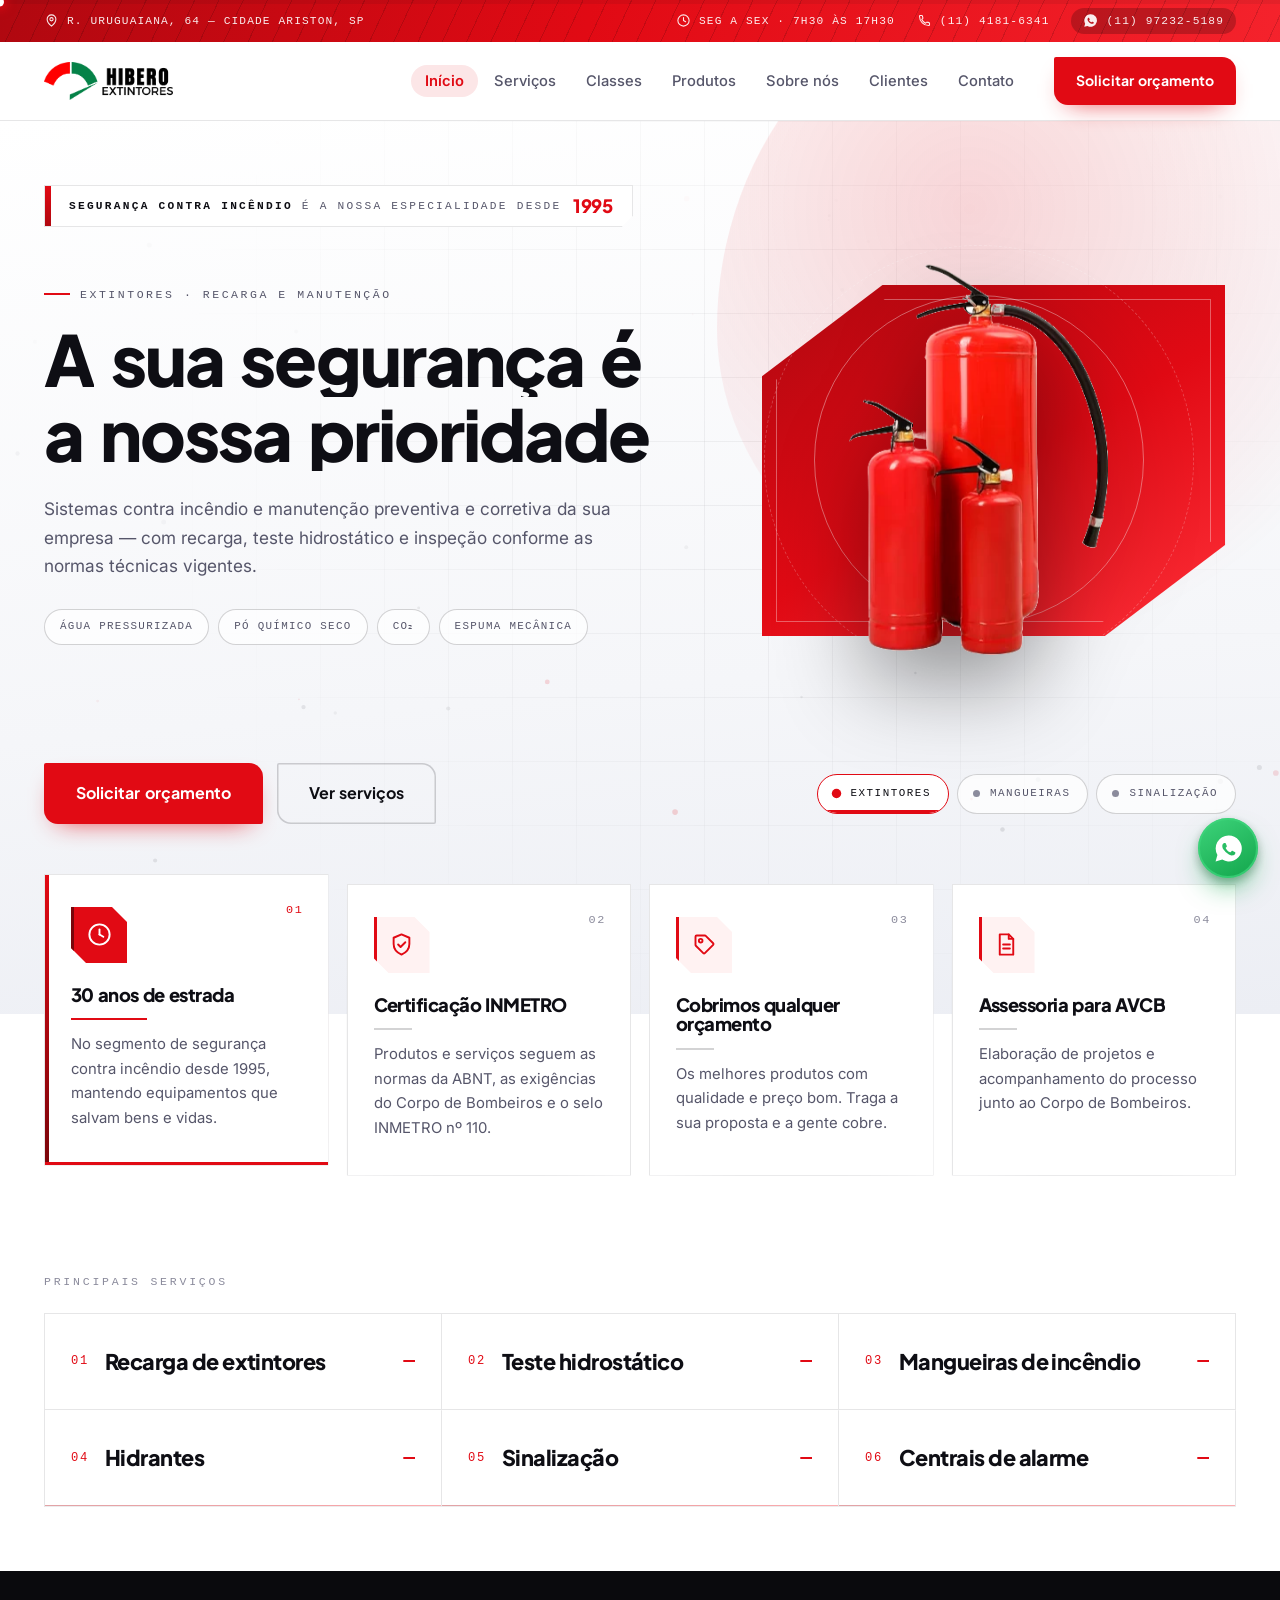
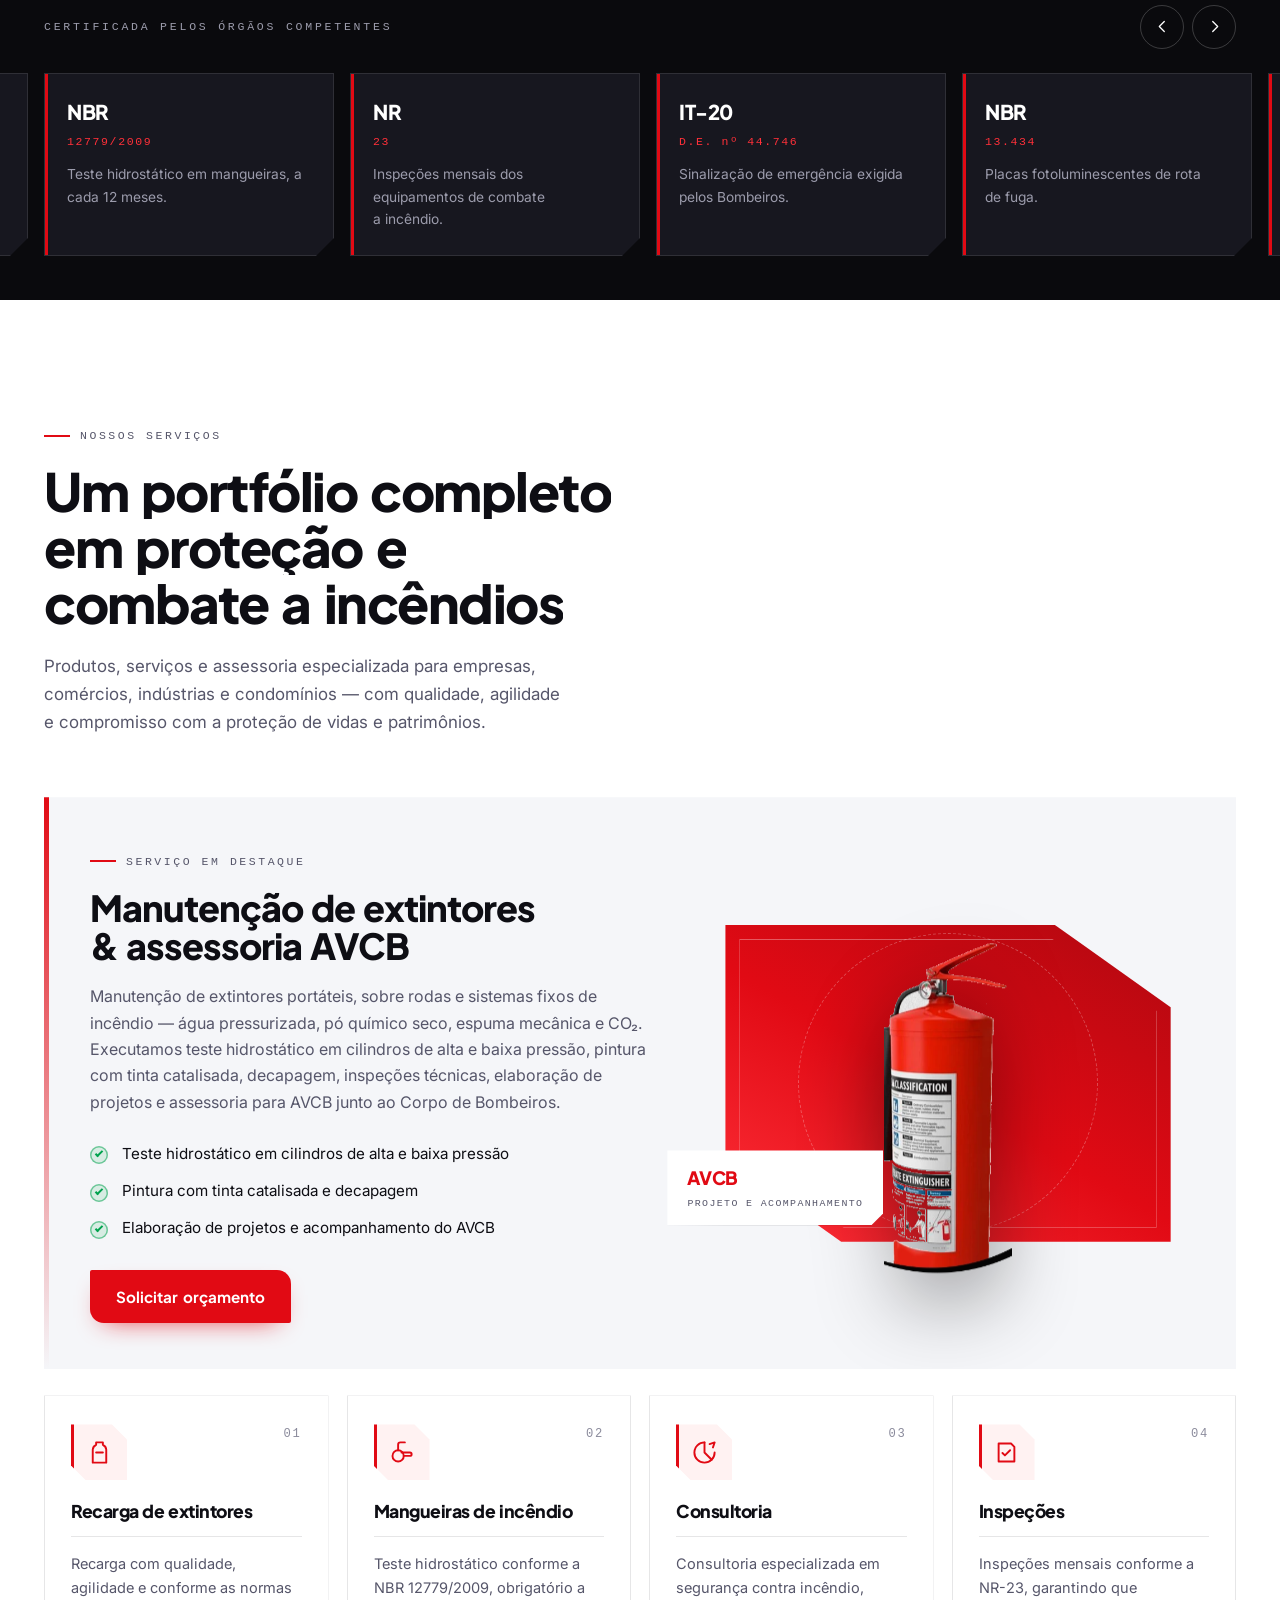
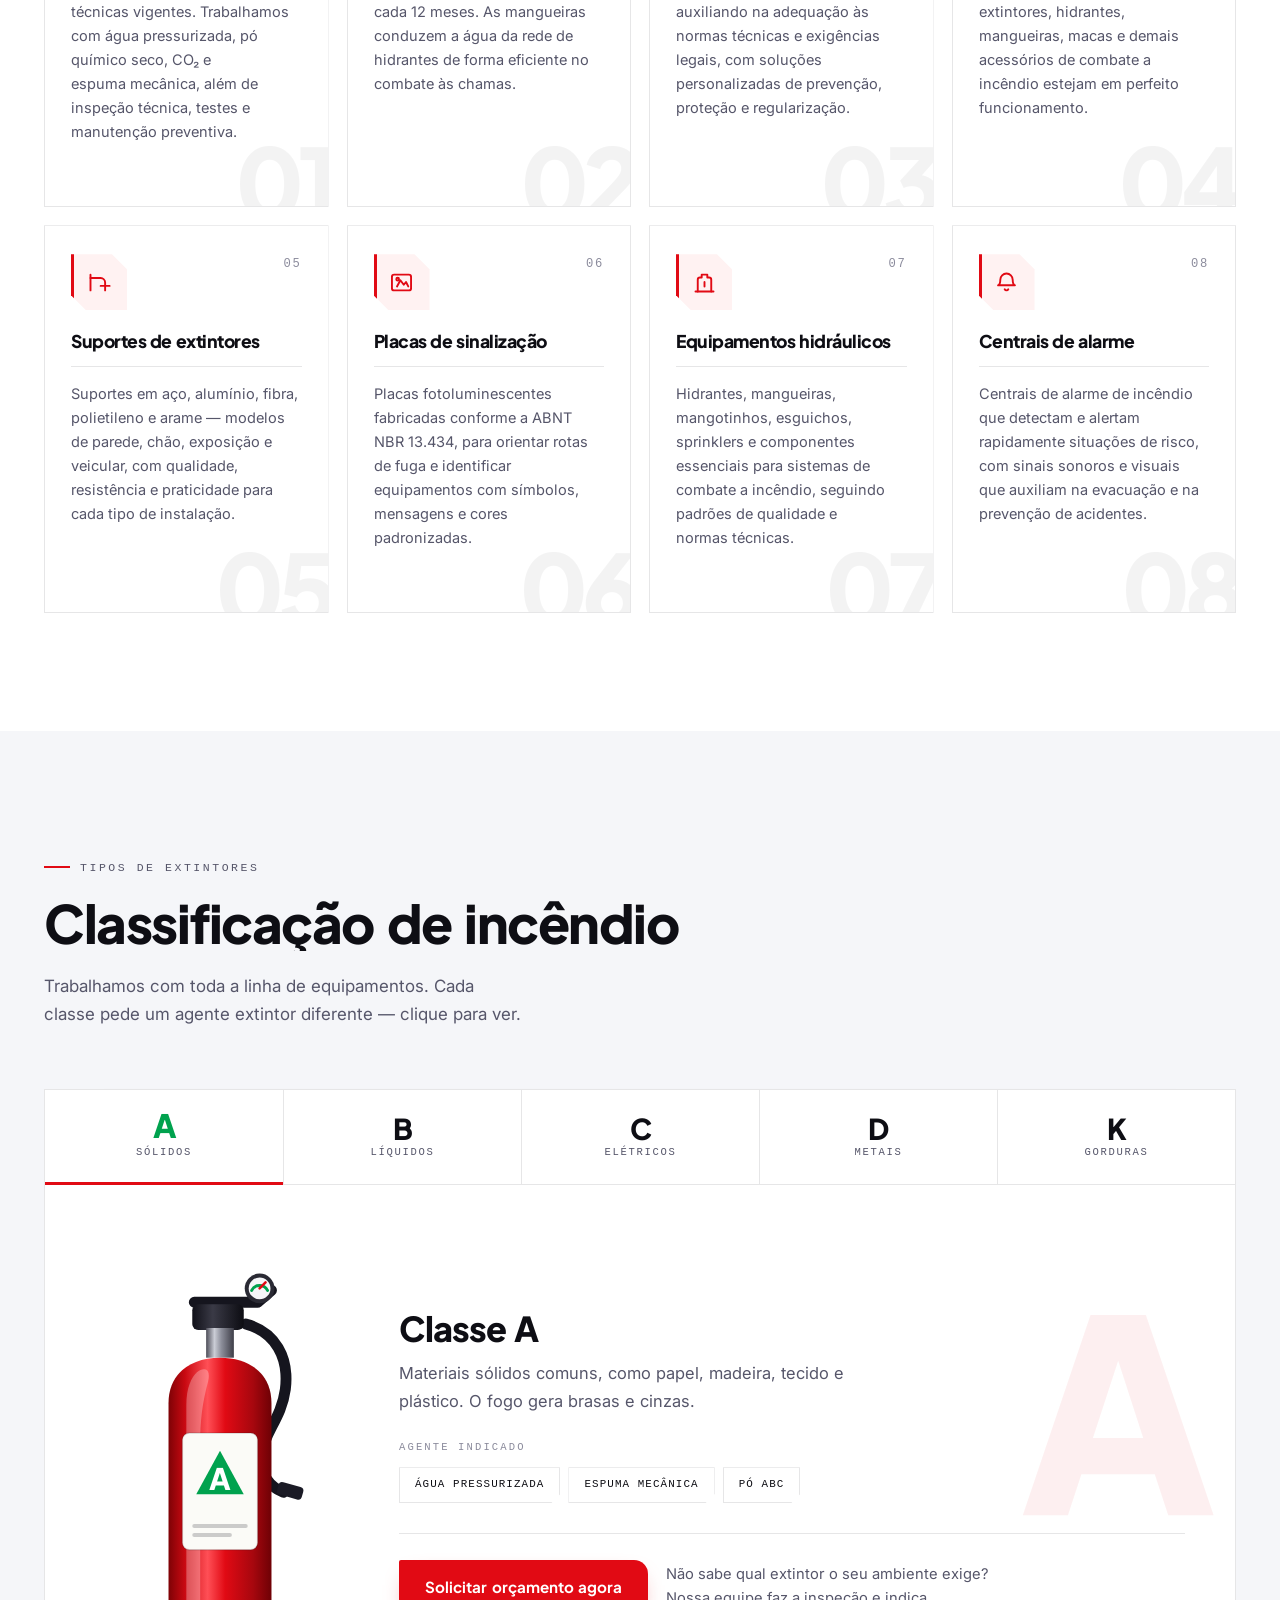
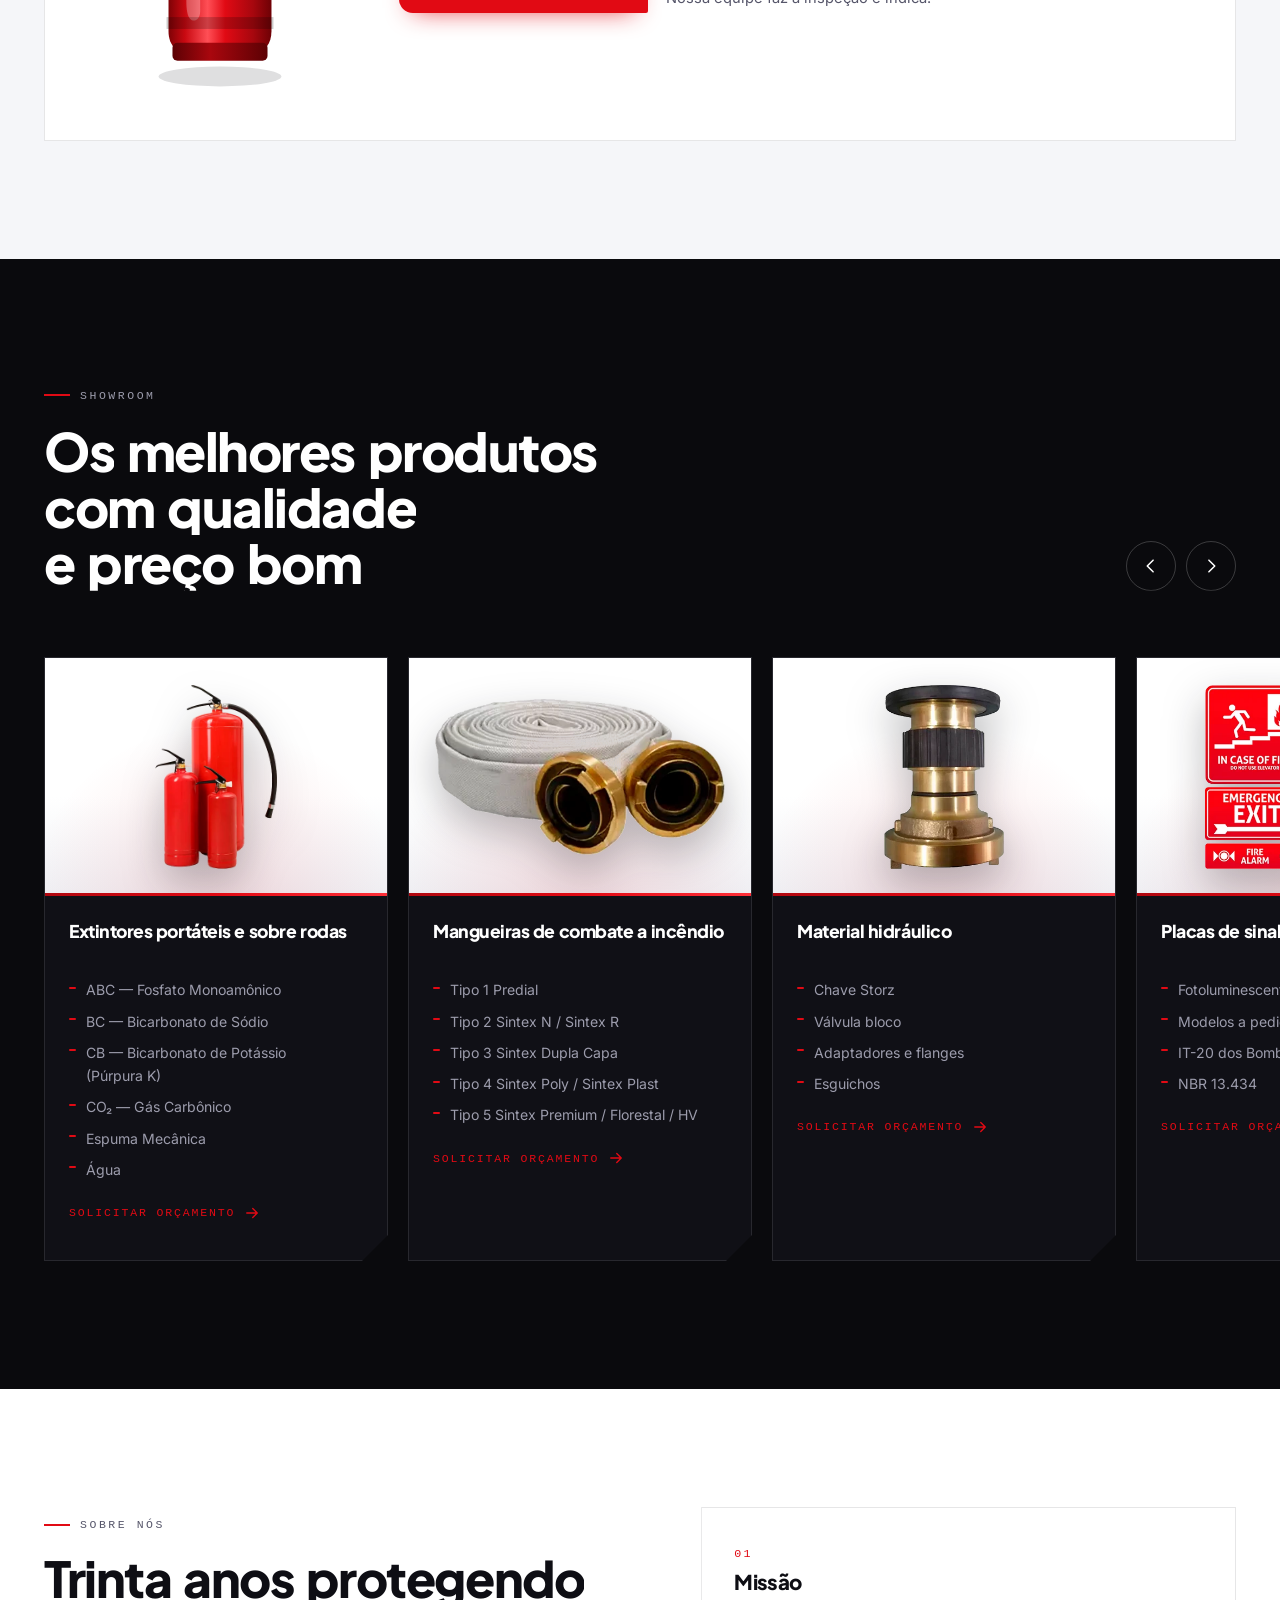
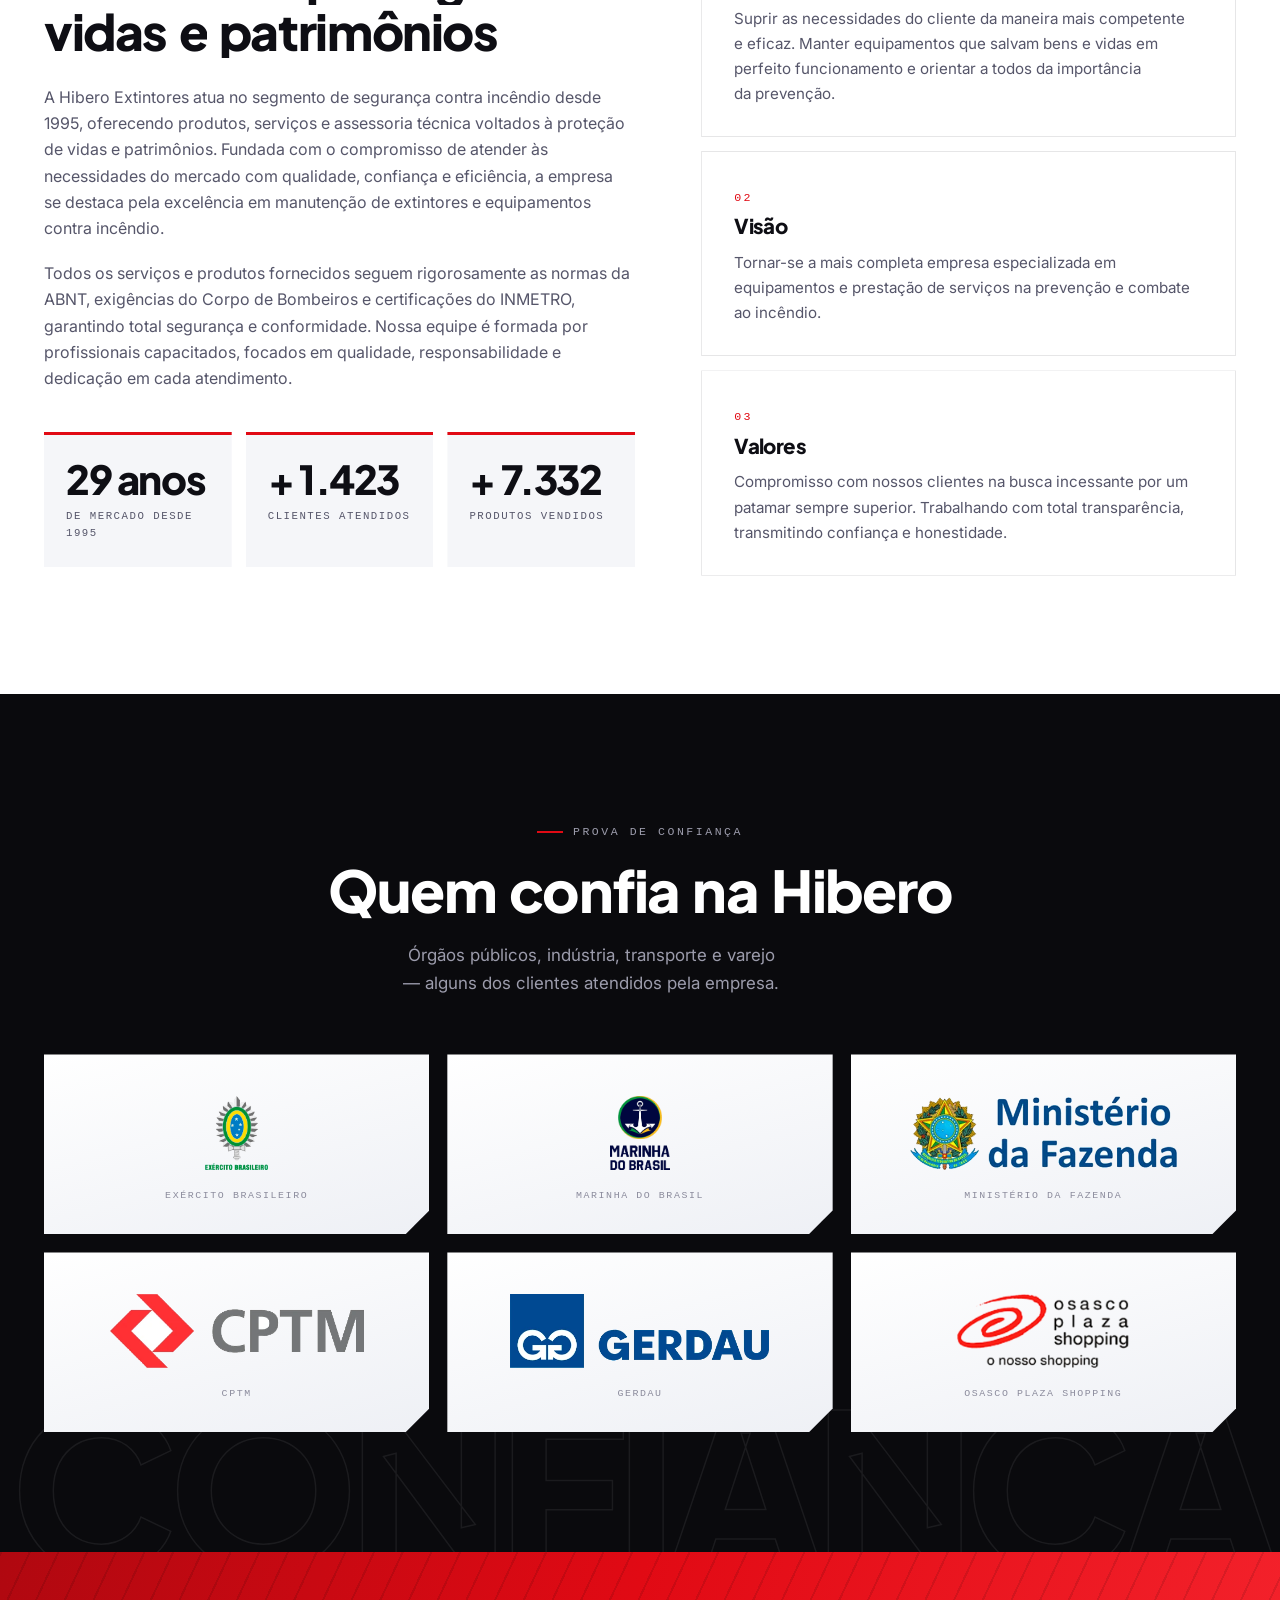
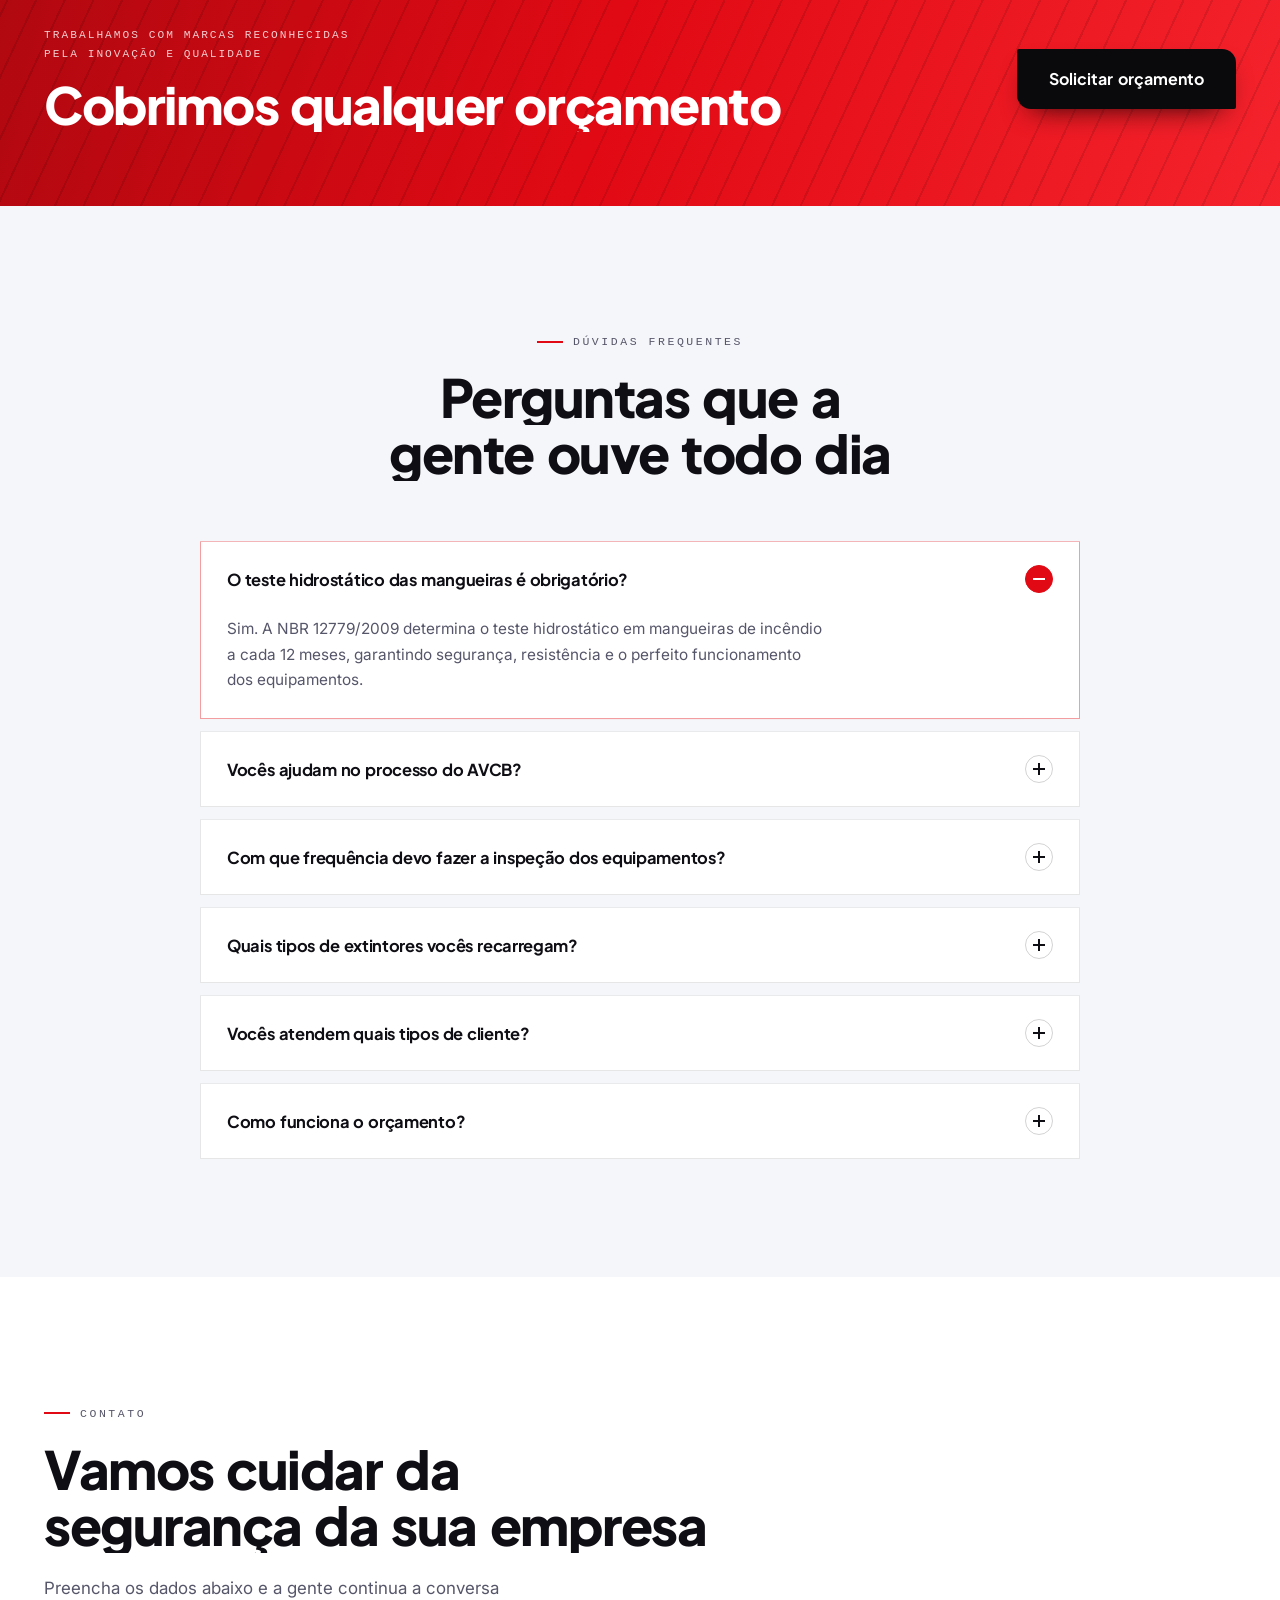
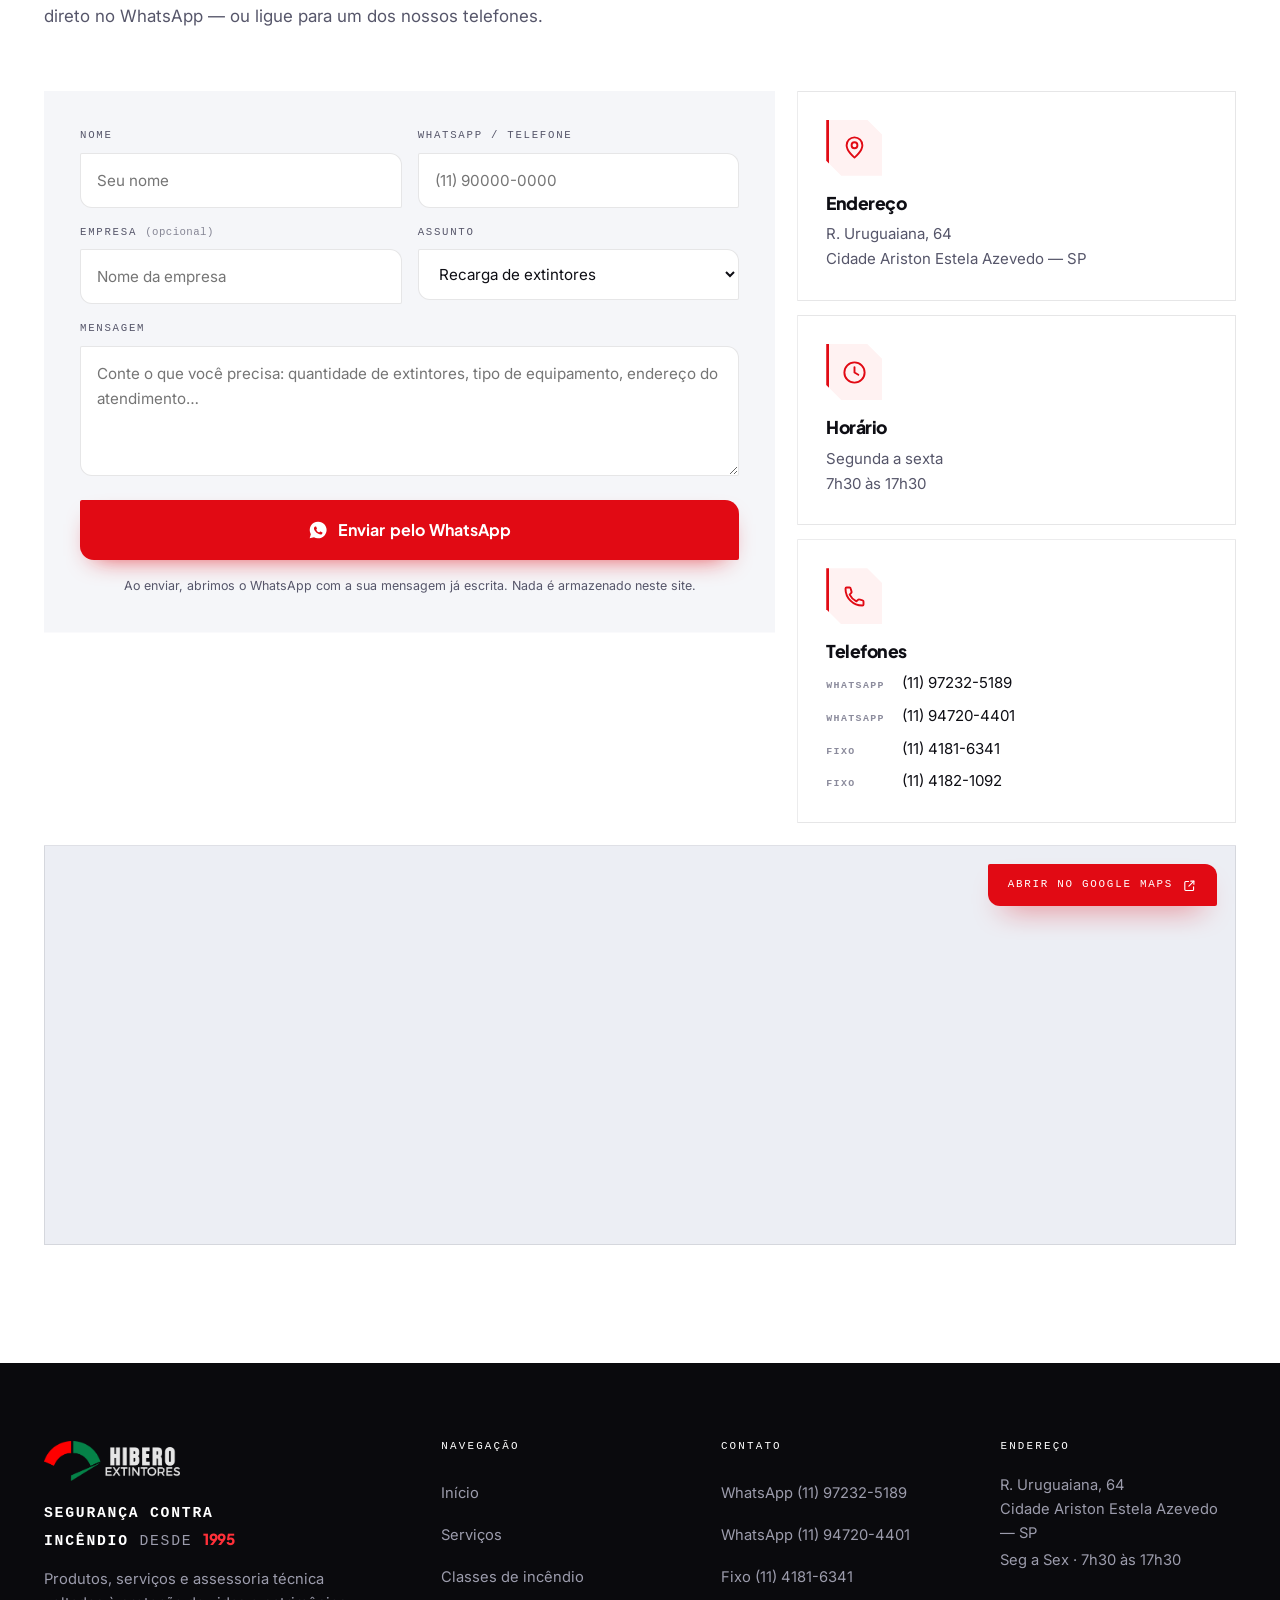
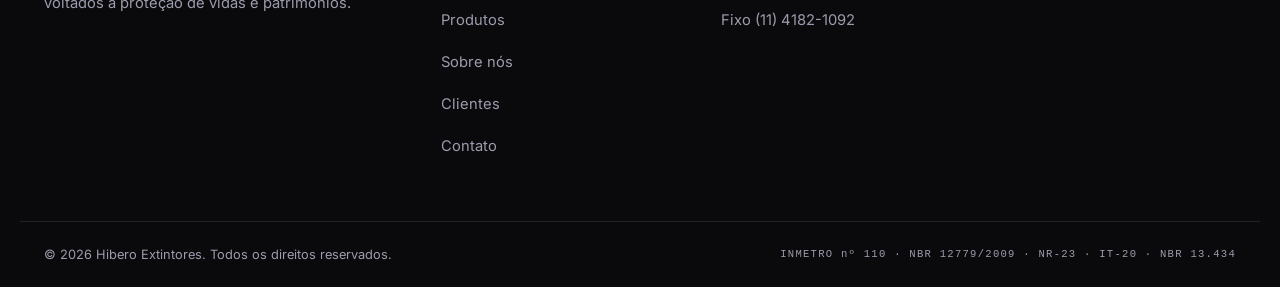
==== index.html @ d9ed229f "Quebras de linha e corte da topbar em 768px Co-Authored-By: Claude Opus 5 <noreply@anthropic.com>" ====
<!DOCTYPE html>
<html lang="pt-BR">
<head>
  <meta charset="UTF-8">
  <meta name="viewport" content="width=device-width, initial-scale=1.0">
  <script>
    // Sempre abre no topo: recarregar (F5) ou voltar não deve manter a rolagem
    // antiga. Roda antes da 1ª pintura, então não há "pulo" visível.
    if ('scrollRestoration' in history) history.scrollRestoration = 'manual';
    if (!location.hash) window.scrollTo(0, 0);
  </script>
  <title>Hibero Extintores | Recarga, Manutenção e Segurança contra Incêndio desde 1995</title>
  <meta name="description" content="Recarga e manutenção de extintores, teste hidrostático de mangueiras, hidrantes, sinalização fotoluminescente, centrais de alarme e assessoria para AVCB. Certificação INMETRO nº 110. Desde 1995 em São Paulo.">
  <meta name="theme-color" content="#E10A14">
  <!-- Canonical aponta para o domínio real da empresa: a cópia do GitHub Pages
       é só preview e não deve competir com o site do cliente na busca. -->
  <link rel="canonical" href="https://hiberoextintores.com.br/">

  <!-- OpenGraph -->
  <meta property="og:type" content="website">
  <meta property="og:locale" content="pt_BR">
  <meta property="og:site_name" content="Hibero Extintores">
  <meta property="og:title" content="Hibero Extintores | Segurança contra incêndio desde 1995">
  <meta property="og:description" content="Extintores, mangueiras, hidrantes, sinalização e centrais de alarme. Manutenção conforme ABNT, NR-23 e INMETRO nº 110. Cobrimos qualquer orçamento.">
  <meta property="og:url" content="https://hiberoextintores.com.br/">
  <meta property="og:image" content="https://viniciusextremxd.github.io/hibero-extintores/img/logo-hibero.png">

  <link rel="icon" type="image/png" sizes="32x32" href="img/favicon-32.png?v=1">
  <link rel="apple-touch-icon" href="img/favicon-180.png?v=1">

  <!-- Fonts -->
  <link rel="preconnect" href="https://fonts.googleapis.com">
  <link rel="preconnect" href="https://fonts.gstatic.com" crossorigin>
  <link href="https://fonts.googleapis.com/css2?family=Plus+Jakarta+Sans:wght@500;600;700;800&family=Inter:wght@400;500;600&display=swap" rel="stylesheet">

  <link rel="stylesheet" href="css/style.css?v=2">

  <!-- Dados estruturados: negócio local -->
  <script type="application/ld+json">
  {
    "@context": "https://schema.org",
    "@type": "LocalBusiness",
    "name": "Hibero Extintores",
    "slogan": "Segurança contra incêndio desde 1995",
    "description": "Empresa de segurança contra incêndio desde 1995: recarga e manutenção de extintores, teste hidrostático de mangueiras, equipamentos hidráulicos, sinalização fotoluminescente, centrais de alarme e assessoria para AVCB.",
    "foundingDate": "1995",
    "telephone": "+55-11-97232-5189",
    "image": "img/logo-hibero.png",
    "areaServed": "São Paulo e região",
    "address": {
      "@type": "PostalAddress",
      "streetAddress": "R. Uruguaiana, 64",
      "addressLocality": "Cidade Ariston Estela Azevedo",
      "addressRegion": "SP",
      "addressCountry": "BR"
    },
    "openingHoursSpecification": [{
      "@type": "OpeningHoursSpecification",
      "dayOfWeek": ["Monday","Tuesday","Wednesday","Thursday","Friday"],
      "opens": "07:30",
      "closes": "17:30"
    }]
  }
  </script>
  <!-- Dados estruturados: navegação do site -->
  <script type="application/ld+json">
  {
    "@context": "https://schema.org",
    "@type": "ItemList",
    "itemListElement": [
      { "@type": "SiteNavigationElement", "position": 1, "name": "Início", "url": "./#inicio" },
      { "@type": "SiteNavigationElement", "position": 2, "name": "Serviços", "url": "./#servicos" },
      { "@type": "SiteNavigationElement", "position": 3, "name": "Classes de incêndio", "url": "./#classes" },
      { "@type": "SiteNavigationElement", "position": 4, "name": "Produtos", "url": "./#produtos" },
      { "@type": "SiteNavigationElement", "position": 5, "name": "Sobre nós", "url": "./#sobre" },
      { "@type": "SiteNavigationElement", "position": 6, "name": "Clientes", "url": "./#clientes" },
      { "@type": "SiteNavigationElement", "position": 7, "name": "Contato", "url": "./#contato" }
    ]
  }
  </script>
</head>
<body>

<a class="skip-link" href="#inicio">Pular para o conteúdo</a>

<!-- Barra de progresso de rolagem -->
<div class="prog" aria-hidden="true"><i id="progBar"></i></div>

<!-- ============ TOPBAR (faixa vermelha — o vermelho é a cor primária) ======= -->
<div class="topbar">
  <div class="wrap topbar__in">
    <a class="topbar__item" href="#contato">
      <svg viewBox="0 0 24 24" aria-hidden="true"><path d="M12 21s7-5.6 7-11a7 7 0 1 0-14 0c0 5.4 7 11 7 11Z"/><circle cx="12" cy="10" r="2.6"/></svg>
      R. Uruguaiana, 64 — Cidade Ariston, SP
    </a>
    <div class="topbar__right">
      <span class="topbar__item topbar__hours">
        <svg viewBox="0 0 24 24" aria-hidden="true"><circle cx="12" cy="12" r="9"/><path d="M12 7.4V12l3.4 2"/></svg>
        Seg a Sex · 7h30 às 17h30
      </span>
      <a class="topbar__item" href="tel:+551141816341">
        <svg viewBox="0 0 24 24" aria-hidden="true"><path d="M4 5c0-.6.4-1 1-1h2.6c.5 0 .9.3 1 .8l.8 3c.1.4 0 .8-.3 1L7.7 10.3a13 13 0 0 0 6 6l1.5-1.4c.3-.3.7-.4 1-.3l3 .8c.5.1.8.5.8 1V19c0 .6-.4 1-1 1A15 15 0 0 1 4 5Z"/></svg>
        (11) 4181-6341
      </a>
      <a class="topbar__item topbar__wa" href="https://wa.me/5511972325189" target="_blank" rel="noopener">
        <svg viewBox="0 0 24 24" class="fill" aria-hidden="true"><path d="M12 2a10 10 0 0 0-8.6 15L2 22l5.2-1.4A10 10 0 1 0 12 2Zm5.3 14.1c-.2.6-1.3 1.2-1.8 1.2-.5.1-1 .1-1.7-.1-.4-.1-.9-.3-1.5-.6a11 11 0 0 1-4.3-4c-.3-.5-.8-1.3-.8-2.5 0-1.2.6-1.8.9-2 .2-.3.5-.4.7-.4h.5c.2 0 .4 0 .6.5l.8 1.9c.1.2 0 .4-.1.5l-.3.4-.3.3c-.1.1-.2.3-.1.5.2.4.7 1.2 1.4 1.9.9.8 1.6 1 1.9 1.2.2.1.4 0 .5-.1l.8-.9c.2-.2.3-.2.5-.1l1.8.9c.3.1.4.2.5.3 0 .1 0 .4-.2 1Z"/></svg>
        (11) 97232-5189
      </a>
    </div>
  </div>
</div>

<!-- ============ HEADER ============ -->
<header class="hdr" id="hdr">
  <div class="wrap hdr__in">
    <a class="hdr__logo" href="#inicio" aria-label="Hibero Extintores — início">
      <img src="img/logo-hibero.png?v=1" alt="Hibero Extintores" width="1400" height="412">
    </a>

    <nav class="nav" id="nav" aria-label="Navegação principal">
      <span class="nav__ink" id="navInk" aria-hidden="true"></span>
      <a href="#inicio" class="is-active">Início</a>
      <a href="#servicos">Serviços</a>
      <a href="#classes">Classes</a>
      <a href="#produtos">Produtos</a>
      <a href="#sobre">Sobre nós</a>
      <a href="#clientes">Clientes</a>
      <a href="#contato">Contato</a>
      <a class="btn btn--red nav__cta" href="#contato">Solicitar orçamento</a>
    </nav>

    <a class="btn btn--red hdr__cta magnet" href="#contato">Solicitar orçamento</a>

    <button class="burger" id="burger" aria-label="Abrir menu" aria-expanded="false" aria-controls="nav">
      <span></span><span></span><span></span>
    </button>
  </div>
</header>

<main>

<!-- ============ HERO ============ -->
<section class="hero" id="inicio">
  <canvas class="hero__dust" id="dust" aria-hidden="true"></canvas>
  <div class="hero__mesh" aria-hidden="true"></div>
  <div class="hero__blob" data-par="0.10" aria-hidden="true"></div>

  <div class="wrap hero__in">
    <p class="hero__slogan" id="slogan">
      <span class="hero__sloganRule" aria-hidden="true"></span>
      <span class="hero__sloganTx"><b>Segurança contra incêndio</b> é a nossa especialidade desde</span>
      <em>1995</em>
    </p>

    <div class="hero__slides">

      <article class="slide is-active" data-slide="0">
        <div class="slide__text">
          <p class="kicker"><i></i>Extintores · Recarga e manutenção</p>
          <h1 class="split">A sua segurança é a nossa prioridade</h1>
          <p class="slide__lead">Sistemas contra incêndio e manutenção preventiva e corretiva da sua empresa — com recarga, teste hidrostático e inspeção conforme as normas técnicas vigentes.</p>
          <ul class="slide__chips">
            <li>Água pressurizada</li><li>Pó químico seco</li><li>CO₂</li><li>Espuma mecânica</li>
          </ul>
        </div>
        <figure class="slide__art">
          <span class="art__panel" aria-hidden="true"></span>
          <span class="art__ring" aria-hidden="true"></span>
          <span class="art__ring art__ring--2" aria-hidden="true"></span>
          <img src="img/extintores.webp?v=1" alt="Extintores portáteis de diferentes capacidades" width="292" height="440" loading="eager" data-par="-0.06">
        </figure>
      </article>

      <article class="slide" data-slide="1">
        <div class="slide__text">
          <p class="kicker"><i></i>Hidrantes e mangueiras</p>
          <h1 class="split">Sua rede de hidrantes em conformidade</h1>
          <p class="slide__lead">Teste hidrostático em mangueiras de incêndio conforme a NBR 12779/2009, obrigatório a cada 12 meses — garantindo resistência e perfeito funcionamento dos equipamentos.</p>
          <ul class="slide__chips">
            <li>NBR 12779/2009</li><li>Mangotinhos</li><li>Esguichos</li><li>Chave Storz</li>
          </ul>
        </div>
        <figure class="slide__art">
          <span class="art__panel" aria-hidden="true"></span>
          <span class="art__ring" aria-hidden="true"></span>
          <span class="art__ring art__ring--2" aria-hidden="true"></span>
          <img src="img/mangueiras.webp?v=1" alt="Mangueira de incêndio com uniões Storz" width="430" height="232" loading="lazy" data-par="-0.06">
        </figure>
      </article>

      <article class="slide" data-slide="2">
        <div class="slide__text">
          <p class="kicker"><i></i>Sinalização e alarmes</p>
          <h1 class="split">Rotas de fuga sinalizadas e monitoradas</h1>
          <p class="slide__lead">Placas fotoluminescentes conforme a IT-20 dos Bombeiros e a NBR 13.434, centrais de alarme com sinal sonoro e visual e acionadores manuais.</p>
          <ul class="slide__chips">
            <li>IT-20 · D.E. nº 44.746</li><li>NBR 13.434</li><li>Centrais de alarme</li><li>Botoeiras</li>
          </ul>
        </div>
        <figure class="slide__art">
          <span class="art__panel" aria-hidden="true"></span>
          <span class="art__ring" aria-hidden="true"></span>
          <span class="art__ring art__ring--2" aria-hidden="true"></span>
          <img src="img/placas.webp?v=1" alt="Placas de sinalização de emergência" width="380" height="339" loading="lazy" data-par="-0.06">
        </figure>
      </article>

    </div>

    <div class="hero__bottom">
      <div class="hero__actions">
        <a class="btn btn--red btn--lg magnet" href="#contato">Solicitar orçamento</a>
        <a class="btn btn--outline btn--lg" href="#servicos">Ver serviços</a>
      </div>

      <div class="hero__dots" id="heroDots" role="tablist" aria-label="Slides do banner">
        <button role="tab" aria-selected="true" data-go="0"><i></i><span>Extintores</span></button>
        <button role="tab" aria-selected="false" data-go="1"><i></i><span>Mangueiras</span></button>
        <button role="tab" aria-selected="false" data-go="2"><i></i><span>Sinalização</span></button>
      </div>
    </div>
  </div>
</section>

<!-- ============ DIFERENCIAIS ============ -->
<section class="diffs" aria-label="Diferenciais">
  <div class="wrap">
    <div class="diffs__grid" id="diffs">

      <article class="diff is-on reveal reveal--up" data-i="0">
        <span class="diff__n">01</span>
        <div class="diff__ico ico ico--clock" aria-hidden="true">
          <svg viewBox="0 0 24 24"><circle cx="12" cy="12" r="9"/><path class="hand-h" d="M12 12V7.6"/><path class="hand-m" d="M12 12l3.4 2"/></svg>
        </div>
        <h3>30 anos de estrada</h3>
        <p>No segmento de segurança contra incêndio desde 1995, mantendo equipamentos que salvam bens e vidas.</p>
        <span class="diff__bar" aria-hidden="true"></span>
      </article>

      <article class="diff reveal reveal--up" data-i="1">
        <span class="diff__n">02</span>
        <div class="diff__ico ico ico--shield" aria-hidden="true">
          <svg viewBox="0 0 24 24"><path d="M12 3 5 6v5.5c0 4.2 2.9 7.6 7 9.5 4.1-1.9 7-5.3 7-9.5V6l-7-3Z"/><path class="tick" d="m9 12 2.2 2.2L15.4 10"/></svg>
        </div>
        <h3>Certificação INMETRO</h3>
        <p>Produtos e serviços seguem as normas da ABNT, as exigências do Corpo de Bombeiros e o selo INMETRO nº 110.</p>
        <span class="diff__bar" aria-hidden="true"></span>
      </article>

      <article class="diff reveal reveal--up" data-i="2">
        <span class="diff__n">03</span>
        <div class="diff__ico ico ico--tag" aria-hidden="true">
          <svg viewBox="0 0 24 24"><path d="M4 12.4V5a1 1 0 0 1 1-1h7.4c.3 0 .5.1.7.3l6.6 6.6c.4.4.4 1 0 1.4l-7.4 7.4c-.4.4-1 .4-1.4 0l-6.6-6.6a1 1 0 0 1-.3-.7Z"/><circle class="hole" cx="8.6" cy="8.6" r="1.6"/></svg>
        </div>
        <h3>Cobrimos qualquer orçamento</h3>
        <p>Os melhores produtos com qualidade e preço bom. Traga a sua proposta e a gente cobre.</p>
        <span class="diff__bar" aria-hidden="true"></span>
      </article>

      <article class="diff reveal reveal--up" data-i="3">
        <span class="diff__n">04</span>
        <div class="diff__ico ico ico--stamp" aria-hidden="true">
          <svg viewBox="0 0 24 24"><path class="doc" d="M6 3h8l4 4v14H6V3Z"/><path class="fold" d="M14 3v4h4"/><path class="line1" d="M9 12h6"/><path class="line2" d="M9 15.6h6"/></svg>
        </div>
        <h3>Assessoria para AVCB</h3>
        <p>Elaboração de projetos e acompanhamento do processo junto ao Corpo de Bombeiros.</p>
        <span class="diff__bar" aria-hidden="true"></span>
      </article>

    </div>
  </div>
</section>

<!-- ====== FAIXA: serviços fixos (chamativos) + normas em carrossel ========== -->
<section class="strip" aria-label="Principais serviços e normas">
  <div class="wrap">
    <p class="strip__label reveal">Principais serviços</p>

    <div class="strip__grid" id="stripGrid">
      <a class="tile reveal reveal--clip" href="#servicos"><b>01</b><span>Recarga de extintores</span><i aria-hidden="true"></i></a>
      <a class="tile reveal reveal--clip" href="#servicos"><b>02</b><span>Teste hidrostático</span><i aria-hidden="true"></i></a>
      <a class="tile reveal reveal--clip" href="#servicos"><b>03</b><span>Mangueiras de incêndio</span><i aria-hidden="true"></i></a>
      <a class="tile reveal reveal--clip" href="#servicos"><b>04</b><span>Hidrantes</span><i aria-hidden="true"></i></a>
      <a class="tile reveal reveal--clip" href="#servicos"><b>05</b><span>Sinalização</span><i aria-hidden="true"></i></a>
      <a class="tile reveal reveal--clip" href="#servicos"><b>06</b><span>Centrais de alarme</span><i aria-hidden="true"></i></a>
    </div>
  </div>

  <!-- normas rotacionando -->
  <div class="norms" id="norms">
    <div class="wrap norms__head">
      <p class="norms__label">Certificada pelos órgãos competentes</p>
      <div class="norms__nav">
        <button id="normPrev" aria-label="Norma anterior"><svg viewBox="0 0 24 24"><path d="m14.5 5-7 7 7 7"/></svg></button>
        <button id="normNext" aria-label="Próxima norma"><svg viewBox="0 0 24 24"><path d="m9.5 5 7 7-7 7"/></svg></button>
      </div>
    </div>
    <div class="norms__view">
      <div class="norms__track" id="normTrack">
        <article class="norm"><b>INMETRO</b><span>nº 110</span><p>Certificação da empresa junto ao órgão.</p></article>
        <article class="norm"><b>NBR</b><span>12779/2009</span><p>Teste hidrostático em mangueiras, a cada 12 meses.</p></article>
        <article class="norm"><b>NR</b><span>23</span><p>Inspeções mensais dos equipamentos de combate a incêndio.</p></article>
        <article class="norm"><b>IT-20</b><span>D.E. nº 44.746</span><p>Sinalização de emergência exigida pelos Bombeiros.</p></article>
        <article class="norm"><b>NBR</b><span>13.434</span><p>Placas fotoluminescentes de rota de fuga.</p></article>
        <article class="norm"><b>ABNT</b><span>+ Bombeiros</span><p>Todo o portfólio segue as normas e exigências vigentes.</p></article>
      </div>
    </div>
  </div>
</section>

<!-- ============ SERVIÇOS ============ -->
<section class="sec" id="servicos">
  <div class="wrap">
    <header class="sec__head reveal">
      <p class="kicker"><i></i>Nossos serviços</p>
      <h2 class="split">Um portfólio completo em proteção e combate a incêndios</h2>
      <p class="sec__lead">Produtos, serviços e assessoria especializada para empresas, comércios, indústrias e condomínios — com qualidade, agilidade e compromisso com a proteção de vidas e patrimônios.</p>
    </header>

    <article class="feat reveal reveal--up">
      <div class="feat__text">
        <p class="kicker kicker--red"><i></i>Serviço em destaque</p>
        <h3>Manutenção de extintores &amp; assessoria AVCB</h3>
        <p>Manutenção de extintores portáteis, sobre rodas e sistemas fixos de incêndio — água pressurizada, pó químico seco, espuma mecânica e CO₂. Executamos teste hidrostático em cilindros de alta e baixa pressão, pintura com tinta catalisada, decapagem, inspeções técnicas, elaboração de projetos e assessoria para AVCB junto ao Corpo de Bombeiros.</p>
        <ul class="ticks">
          <li>Teste hidrostático em cilindros de alta e baixa pressão</li>
          <li>Pintura com tinta catalisada e decapagem</li>
          <li>Elaboração de projetos e acompanhamento do AVCB</li>
        </ul>
        <a class="btn btn--red magnet" href="#contato">Solicitar orçamento</a>
      </div>
      <figure class="feat__art">
        <span class="feat__panel" aria-hidden="true"></span>
        <span class="feat__ring" aria-hidden="true"></span>
        <img src="img/extintor-destaque.webp?v=2" alt="Extintor de incêndio em manutenção" width="229" height="591" loading="lazy" data-par="-0.05">
        <span class="feat__chip"><b>AVCB</b>Projeto e acompanhamento</span>
      </figure>
    </article>

    <div class="cards" id="svcGrid">

      <article class="card reveal reveal--up">
        <div class="card__top">
          <div class="card__ico ico" aria-hidden="true"><svg viewBox="0 0 24 24"><path d="M9 3h6v2.2c1.8.8 3 2.6 3 4.7V21H6V9.9c0-2.1 1.2-3.9 3-4.7V3Z"/><path d="M9 12h6"/></svg></div>
        </div>
        <h3>Recarga de extintores</h3>
        <p>Recarga com qualidade, agilidade e conforme as normas técnicas vigentes. Trabalhamos com água pressurizada, pó químico seco, CO₂ e espuma mecânica, além de inspeção técnica, testes e manutenção preventiva.</p>
        <span class="card__go" aria-hidden="true"><svg viewBox="0 0 24 24"><path d="M5 12h13M13 6l6 6-6 6"/></svg></span>
      </article>

      <article class="card reveal reveal--up">
        <div class="card__top">
          <div class="card__ico ico" aria-hidden="true"><svg viewBox="0 0 24 24"><circle cx="9" cy="15" r="5"/><path d="M14 15h5.5a1.5 1.5 0 0 0 0-3H12"/><path d="M9 10V5a2 2 0 0 1 2-2h4"/></svg></div>
        </div>
        <h3>Mangueiras de incêndio</h3>
        <p>Teste hidrostático conforme a NBR 12779/2009, obrigatório a cada 12 meses. As mangueiras conduzem a água da rede de hidrantes de forma eficiente no combate às chamas.</p>
        <span class="card__go" aria-hidden="true"><svg viewBox="0 0 24 24"><path d="M5 12h13M13 6l6 6-6 6"/></svg></span>
      </article>

      <article class="card reveal reveal--up">
        <div class="card__top">
          <div class="card__ico ico" aria-hidden="true"><svg viewBox="0 0 24 24"><path d="M12 3a9 9 0 1 0 9 9"/><path d="M12 3v9l6.4 6.4"/><path d="M16.5 4.5 21 3l-1.5 4.5"/></svg></div>
        </div>
        <h3>Consultoria</h3>
        <p>Consultoria especializada em segurança contra incêndio, auxiliando na adequação às normas técnicas e exigências legais, com soluções personalizadas de prevenção, proteção e regularização.</p>
        <span class="card__go" aria-hidden="true"><svg viewBox="0 0 24 24"><path d="M5 12h13M13 6l6 6-6 6"/></svg></span>
      </article>

      <article class="card reveal reveal--up">
        <div class="card__top">
          <div class="card__ico ico" aria-hidden="true"><svg viewBox="0 0 24 24"><path d="M5 4h11l3 3v13H5V4Z"/><path d="m8.4 12.4 2.2 2.2 4.6-4.6"/></svg></div>
        </div>
        <h3>Inspeções</h3>
        <p>Inspeções mensais conforme a NR-23, garantindo que extintores, hidrantes, mangueiras, macas e demais acessórios de combate a incêndio estejam em perfeito funcionamento.</p>
        <span class="card__go" aria-hidden="true"><svg viewBox="0 0 24 24"><path d="M5 12h13M13 6l6 6-6 6"/></svg></span>
      </article>

      <article class="card reveal reveal--up">
        <div class="card__top">
          <div class="card__ico ico" aria-hidden="true"><svg viewBox="0 0 24 24"><path d="M4 5v14"/><path d="M4 8h9a4 4 0 0 1 4 4v7"/><path d="M13 15h8"/></svg></div>
        </div>
        <h3>Suportes de extintores</h3>
        <p>Suportes em aço, alumínio, fibra, polietileno e arame — modelos de parede, chão, exposição e veicular, com qualidade, resistência e praticidade para cada tipo de instalação.</p>
        <span class="card__go" aria-hidden="true"><svg viewBox="0 0 24 24"><path d="M5 12h13M13 6l6 6-6 6"/></svg></span>
      </article>

      <article class="card reveal reveal--up">
        <div class="card__top">
          <div class="card__ico ico" aria-hidden="true"><svg viewBox="0 0 24 24"><rect x="3.5" y="5" width="17" height="14" rx="2"/><path d="M8 15.5 11 10l3 4 2-2.4 2 3.9"/><circle cx="8.6" cy="9" r="1.2"/></svg></div>
        </div>
        <h3>Placas de sinalização</h3>
        <p>Placas fotoluminescentes fabricadas conforme a ABNT NBR 13.434, para orientar rotas de fuga e identificar equipamentos com símbolos, mensagens e cores padronizadas.</p>
        <span class="card__go" aria-hidden="true"><svg viewBox="0 0 24 24"><path d="M5 12h13M13 6l6 6-6 6"/></svg></span>
      </article>

      <article class="card reveal reveal--up">
        <div class="card__top">
          <div class="card__ico ico" aria-hidden="true"><svg viewBox="0 0 24 24"><path d="M6 20V9.5a2 2 0 0 1 2-2h1.5V5h5v2.5H16a2 2 0 0 1 2 2V20"/><path d="M4 20h16"/><path d="M12 11.5v4"/></svg></div>
        </div>
        <h3>Equipamentos hidráulicos</h3>
        <p>Hidrantes, mangueiras, mangotinhos, esguichos, sprinklers e componentes essenciais para sistemas de combate a incêndio, seguindo padrões de qualidade e normas técnicas.</p>
        <span class="card__go" aria-hidden="true"><svg viewBox="0 0 24 24"><path d="M5 12h13M13 6l6 6-6 6"/></svg></span>
      </article>

      <article class="card reveal reveal--up">
        <div class="card__top">
          <div class="card__ico ico" aria-hidden="true"><svg viewBox="0 0 24 24"><path d="M12 4a5.5 5.5 0 0 0-5.5 5.5c0 4-2 5-2 5h15s-2-1-2-5A5.5 5.5 0 0 0 12 4Z"/><path d="M10.4 18a1.8 1.8 0 0 0 3.2 0"/></svg></div>
        </div>
        <h3>Centrais de alarme</h3>
        <p>Centrais de alarme de incêndio que detectam e alertam rapidamente situações de risco, com sinais sonoros e visuais que auxiliam na evacuação e na prevenção de acidentes.</p>
        <span class="card__go" aria-hidden="true"><svg viewBox="0 0 24 24"><path d="M5 12h13M13 6l6 6-6 6"/></svg></span>
      </article>

    </div>
  </div>
</section>

<!-- ============ CLASSES DE INCÊNDIO ============ -->
<section class="sec sec--alt" id="classes">
  <div class="wrap">
    <header class="sec__head reveal">
      <p class="kicker"><i></i>Tipos de extintores</p>
      <h2 class="split">Classificação de incêndio</h2>
      <p class="sec__lead">Trabalhamos com toda a linha de equipamentos. Cada classe pede um agente extintor diferente — clique para ver.</p>
    </header>

    <div class="classes reveal reveal--up" id="classes-ui">
      <div class="classes__tabs" role="tablist" aria-label="Classes de incêndio">
        <button role="tab" class="is-active" aria-selected="true" data-c="0"><b>A</b><span>Sólidos</span></button>
        <button role="tab" aria-selected="false" data-c="1"><b>B</b><span>Líquidos</span></button>
        <button role="tab" aria-selected="false" data-c="2"><b>C</b><span>Elétricos</span></button>
        <button role="tab" aria-selected="false" data-c="3"><b>D</b><span>Metais</span></button>
        <button role="tab" aria-selected="false" data-c="4"><b>K</b><span>Gorduras</span></button>
        <span class="classes__ink" id="classesInk"></span>
      </div>

      <div class="classes__stage">

        <figure class="classes__art" aria-hidden="true">
          <svg class="ext" viewBox="0 0 200 470" role="img">
            <defs>
              <linearGradient id="extBody" x1="0" y1="0" x2="1" y2="0">
                <stop offset="0" stop-color="#7E0206"/>
                <stop offset=".16" stop-color="#C90911"/>
                <stop offset=".38" stop-color="#FF4F56"/>
                <stop offset=".55" stop-color="#E10A14"/>
                <stop offset=".82" stop-color="#A7070E"/>
                <stop offset="1" stop-color="#6E0105"/>
              </linearGradient>
              <linearGradient id="extNeck" x1="0" y1="0" x2="1" y2="0">
                <stop offset="0" stop-color="#4C4C57"/>
                <stop offset=".3" stop-color="#CBCDD6"/>
                <stop offset=".55" stop-color="#8C8E9A"/>
                <stop offset="1" stop-color="#3E3E48"/>
              </linearGradient>
              <linearGradient id="extDark" x1="0" y1="0" x2="1" y2="0">
                <stop offset="0" stop-color="#101018"/>
                <stop offset=".4" stop-color="#3A3A46"/>
                <stop offset="1" stop-color="#0C0C12"/>
              </linearGradient>
              <linearGradient id="extBase" x1="0" y1="0" x2="1" y2="0">
                <stop offset="0" stop-color="#5C0104"/>
                <stop offset=".4" stop-color="#A9070E"/>
                <stop offset="1" stop-color="#5C0104"/>
              </linearGradient>
            </defs>

            <ellipse class="ext__shadow" cx="100" cy="452" rx="62" ry="10"/>

            <!-- mangueira -->
            <path class="ext__hose" d="M126 96c30 8 44 34 40 66-4 30-22 44-24 66-2 20 8 32 22 38"/>
            <rect class="ext__nozzle" x="158" y="258" width="26" height="13" rx="4" transform="rotate(16 171 264)"/>

            <!-- gatilho e alca -->
            <path class="ext__lever" d="M74 74h64l14-12"/>
            <path class="ext__grip" d="M78 92h30"/>
            <rect class="ext__valve" x="72" y="76" width="52" height="26" rx="6"/>
            <rect class="ext__neck" x="86" y="100" width="28" height="30"/>

            <!-- manometro -->
            <circle class="ext__gaugeR" cx="140" cy="60" r="15"/>
            <circle class="ext__gaugeF" cx="140" cy="60" r="11"/>
            <path class="ext__gaugeArc" d="M132 62a9 9 0 0 1 16 0"/>
            <path class="ext__needle" d="M140 60l6-6"/>

            <!-- corpo -->
            <path class="ext__body" d="M48 176c0-30 22-46 52-46s52 16 52 46v230c0 16-10 24-26 24H74c-16 0-26-8-26-24Z"/>
            <path class="ext__gloss" d="M66 178c0-22 8-34 16-36 6-2 8 4 6 12-6 22-8 40-8 62v170c0 8-6 12-10 8-3-3-4-10-4-18Z"/>
            <rect class="ext__ring" x="46" y="392" width="108" height="12"/>
            <rect class="ext__base" x="52" y="418" width="96" height="18" rx="5"/>

            <!-- etiqueta -->
            <rect class="ext__label" x="62" y="206" width="76" height="118" rx="7"/>
            <g class="ext__labelLines">
              <rect x="72" y="298" width="56" height="4" rx="2"/>
              <rect x="72" y="307" width="40" height="4" rx="2"/>
            </g>

            <!-- selos das classes: so um visivel por vez -->
            <g class="badge is-on" data-c="0">
              <path class="badge__sh" d="M100 224l24 44H76z"/>
              <text class="badge__tx" x="100" y="264">A</text>
            </g>
            <g class="badge" data-c="1">
              <rect class="badge__sh" x="77" y="226" width="46" height="46" rx="4"/>
              <text class="badge__tx" x="100" y="261">B</text>
            </g>
            <g class="badge" data-c="2">
              <circle class="badge__sh" cx="100" cy="249" r="24"/>
              <text class="badge__tx" x="100" y="259">C</text>
            </g>
            <g class="badge" data-c="3">
              <path class="badge__sh" d="M100 223l6.5 17.1 18.2.9-14.2 11.4 4.8 17.6L100 260l-15.3 9.9 4.8-17.6-14.2-11.4 18.2-.9z"/>
              <text class="badge__tx badge__tx--sm" x="100" y="256">D</text>
            </g>
            <g class="badge" data-c="4">
              <path class="badge__sh" d="M100 224l21.7 12.5v25L100 274l-21.7-12.5v-25z"/>
              <text class="badge__tx" x="100" y="259">K</text>
            </g>
          </svg>
        </figure>

        <div class="classes__col">
          <div class="classes__panels">
          <div class="classes__panel is-on" data-c="0" data-letter="A">
            <h3>Classe A</h3>
            <p>Materiais sólidos comuns, como papel, madeira, tecido e plástico. O fogo gera brasas e cinzas.</p>
            <div class="agents"><span class="agents__lb">Agente indicado</span><ul><li>Água pressurizada</li><li>Espuma mecânica</li><li>Pó ABC</li></ul></div>
          </div>
          <div class="classes__panel" data-c="1" data-letter="B">
            <h3>Classe B</h3>
            <p>Líquidos inflamáveis como gasolina, álcool, solventes e óleos.</p>
            <div class="agents"><span class="agents__lb">Agente indicado</span><ul><li>Pó ABC</li><li>Pó BC</li><li>CO₂</li><li>Espuma mecânica</li></ul></div>
          </div>
          <div class="classes__panel" data-c="2" data-letter="C">
            <h3>Classe C</h3>
            <p>Equipamentos elétricos energizados — fiações, motores e quadros de energia.</p>
            <div class="agents"><span class="agents__lb">Agente indicado</span><ul><li>CO₂</li><li>Pó ABC</li><li>Pó BC</li></ul></div>
          </div>
          <div class="classes__panel" data-c="3" data-letter="D">
            <h3>Classe D</h3>
            <p>Metais combustíveis como magnésio, titânio e alumínio em pó — casos industriais.</p>
            <div class="agents"><span class="agents__lb">Agente indicado</span><ul><li>Pó especial para metais — sob consulta</li></ul></div>
          </div>
          <div class="classes__panel" data-c="4" data-letter="K">
            <h3>Classe K</h3>
            <p>Gorduras de cozinha, como óleo vegetal ou animal — usado em cozinhas profissionais.</p>
            <div class="agents"><span class="agents__lb">Agente indicado</span><ul><li>Púrpura K — bicarbonato de potássio</li></ul></div>
          </div>
          </div>

          <div class="classes__cta">
            <a class="btn btn--red magnet" href="#contato">Solicitar orçamento agora</a>
            <p>Não sabe qual extintor o seu ambiente exige?<br>Nossa equipe faz a inspeção e&nbsp;indica.</p>
          </div>
        </div>

      </div>
    </div>
  </div>
</section>

<!-- ============ PRODUTOS (faixa preta — cor terciária) ============ -->
<section class="sec sec--ink" id="produtos">
  <div class="wrap">
    <header class="sec__head sec__head--row reveal">
      <div>
        <p class="kicker"><i></i>Showroom</p>
        <h2 class="split">Os melhores produtos com qualidade e preço bom</h2>
      </div>
      <div class="carou__nav">
        <button id="prodPrev" aria-label="Produto anterior"><svg viewBox="0 0 24 24"><path d="m14.5 5-7 7 7 7"/></svg></button>
        <button id="prodNext" aria-label="Próximo produto"><svg viewBox="0 0 24 24"><path d="m9.5 5 7 7-7 7"/></svg></button>
      </div>
    </header>
  </div>

  <div class="carou reveal" id="prodCarou">
    <div class="carou__track" id="prodTrack">

      <article class="prod">
        <figure><img src="img/extintores.webp?v=1" alt="Extintores portáteis e sobre rodas" width="292" height="440" loading="lazy"></figure>
        <div class="prod__body">
          <h3>Extintores portáteis e sobre rodas</h3>
          <ul>
            <li>ABC — Fosfato Monoamônico</li>
            <li>BC — Bicarbonato de Sódio</li>
            <li>CB — Bicarbonato de Potássio<br>(Púrpura&nbsp;K)</li>
            <li>CO₂ — Gás Carbônico</li>
            <li>Espuma Mecânica</li>
            <li>Água</li>
          </ul>
          <a class="lnk" href="#contato">Solicitar orçamento <svg viewBox="0 0 24 24"><path d="M5 12h13M13 6l6 6-6 6"/></svg></a>
        </div>
      </article>

      <article class="prod">
        <figure><img src="img/mangueiras.webp?v=1" alt="Mangueiras de combate a incêndio" width="430" height="232" loading="lazy"></figure>
        <div class="prod__body">
          <h3>Mangueiras de combate a incêndio</h3>
          <ul>
            <li>Tipo 1 Predial</li>
            <li>Tipo 2 Sintex N / Sintex R</li>
            <li>Tipo 3 Sintex Dupla Capa</li>
            <li>Tipo 4 Sintex Poly / Sintex Plast</li>
            <li>Tipo 5 Sintex Premium / Florestal / HV</li>
          </ul>
          <a class="lnk" href="#contato">Solicitar orçamento <svg viewBox="0 0 24 24"><path d="M5 12h13M13 6l6 6-6 6"/></svg></a>
        </div>
      </article>

      <article class="prod">
        <figure><img src="img/hidraulico.webp?v=1" alt="Material hidráulico para combate a incêndio" width="219" height="338" loading="lazy"></figure>
        <div class="prod__body">
          <h3>Material hidráulico</h3>
          <ul>
            <li>Chave Storz</li>
            <li>Válvula bloco</li>
            <li>Adaptadores e flanges</li>
            <li>Esguichos</li>
          </ul>
          <a class="lnk" href="#contato">Solicitar orçamento <svg viewBox="0 0 24 24"><path d="M5 12h13M13 6l6 6-6 6"/></svg></a>
        </div>
      </article>

      <article class="prod">
        <figure><img src="img/placas.webp?v=1" alt="Placas de sinalização fotoluminescente" width="380" height="339" loading="lazy"></figure>
        <div class="prod__body">
          <h3>Placas de sinalização</h3>
          <ul>
            <li>Fotoluminescentes, diversos modelos</li>
            <li>Modelos a pedido do cliente</li>
            <li>IT-20 dos Bombeiros — D.E. nº 44.746</li>
            <li>NBR 13.434</li>
          </ul>
          <a class="lnk" href="#contato">Solicitar orçamento <svg viewBox="0 0 24 24"><path d="M5 12h13M13 6l6 6-6 6"/></svg></a>
        </div>
      </article>

      <article class="prod">
        <figure><img src="img/espuma.webp?v=1" alt="Proporcionador de espuma" width="369" height="365" loading="lazy"></figure>
        <div class="prod__body">
          <h3>Proporcionador de espuma</h3>
          <ul>
            <li>Proporcionadores entre linhas</li>
            <li>Acoplamento em mangueiras de incêndio</li>
          </ul>
          <a class="lnk" href="#contato">Solicitar orçamento <svg viewBox="0 0 24 24"><path d="M5 12h13M13 6l6 6-6 6"/></svg></a>
        </div>
      </article>

      <article class="prod">
        <figure><img src="img/botoeiras.webp?v=1" alt="Acionador manual de alarme de incêndio" width="372" height="338" loading="lazy"></figure>
        <div class="prod__body">
          <h3>Acionadores manuais</h3>
          <ul>
            <li>Dispositivos de acionamento manual</li>
            <li>Controlam circuitos elétricos</li>
            <li>Ligam/desligam cargas ou operam sistemas de segurança</li>
          </ul>
          <a class="lnk" href="#contato">Solicitar orçamento <svg viewBox="0 0 24 24"><path d="M5 12h13M13 6l6 6-6 6"/></svg></a>
        </div>
      </article>

    </div>
  </div>
</section>

<!-- ============ SOBRE ============ -->
<section class="sec" id="sobre">
  <div class="wrap">
    <div class="about">
      <div class="about__text">
        <p class="kicker reveal"><i></i>Sobre nós</p>
        <h2 class="split">Trinta anos protegendo vidas e patrimônios</h2>
        <p class="reveal">A Hibero Extintores atua no segmento de segurança contra incêndio desde 1995, oferecendo produtos, serviços e assessoria técnica voltados à proteção de vidas e patrimônios. Fundada com o compromisso de atender às necessidades do mercado com qualidade, confiança e eficiência, a empresa se destaca pela excelência em manutenção de extintores e equipamentos contra incêndio.</p>
        <p class="reveal">Todos os serviços e produtos fornecidos seguem rigorosamente as normas da ABNT, exigências do Corpo de Bombeiros e certificações do INMETRO, garantindo total segurança e conformidade. Nossa equipe é formada por profissionais capacitados, focados em qualidade, responsabilidade e dedicação em cada atendimento.</p>

        <div class="stats" id="stats">
          <div class="stat reveal reveal--up"><b data-count="30" data-suffix=" anos">0</b><span>de mercado desde 1995</span></div>
          <div class="stat reveal reveal--up"><b data-pre="+ " data-count="1500">0</b><span>clientes atendidos</span></div>
          <div class="stat reveal reveal--up"><b data-pre="+ " data-count="8000">0</b><span>produtos vendidos</span></div>
        </div>
      </div>

      <div class="mvv">
        <article class="mvv__c reveal reveal--r">
          <span class="mvv__n">01</span>
          <h3>Missão</h3>
          <p>Suprir as necessidades do cliente da maneira mais competente e eficaz. Manter equipamentos que salvam bens e vidas em perfeito funcionamento e orientar a todos da importância da prevenção.</p>
        </article>
        <article class="mvv__c reveal reveal--r">
          <span class="mvv__n">02</span>
          <h3>Visão</h3>
          <p>Tornar-se a mais completa empresa especializada em equipamentos e prestação de serviços na prevenção e combate ao incêndio.</p>
        </article>
        <article class="mvv__c reveal reveal--r">
          <span class="mvv__n">03</span>
          <h3>Valores</h3>
          <p>Compromisso com nossos clientes na busca incessante por um patamar sempre superior. Trabalhando com total transparência, transmitindo confiança e honestidade.</p>
        </article>
      </div>
    </div>
  </div>
</section>

<!-- ============ CLIENTES (faixa preta — épico) ============ -->
<section class="clients sec--ink" id="clientes">
  <div class="clients__glow" id="clientsGlow" aria-hidden="true"></div>
  <div class="clients__word" aria-hidden="true"><span>CONFIANÇA</span></div>

  <div class="wrap clients__in">
    <header class="sec__head sec__head--center reveal">
      <p class="kicker"><i></i>Prova de confiança</p>
      <h2 class="split">Quem confia na Hibero</h2>
      <p class="sec__lead">Órgãos públicos, indústria, transporte e varejo — alguns dos clientes atendidos pela empresa.</p>
    </header>

    <div class="clients__grid" id="clientsGrid">
      <figure class="cli"><img src="img/cliente-exercito.webp?v=1" alt="Exército Brasileiro" width="390" height="455" loading="lazy"><figcaption>Exército Brasileiro</figcaption></figure>
      <figure class="cli"><img src="img/cliente-marinha.webp?v=1" alt="Marinha do Brasil" width="330" height="412" loading="lazy"><figcaption>Marinha do Brasil</figcaption></figure>
      <figure class="cli"><img src="img/cliente-fazenda.webp?v=1" alt="Ministério da Fazenda" width="479" height="133" loading="lazy"><figcaption>Ministério da Fazenda</figcaption></figure>
      <figure class="cli"><img src="img/cliente-cptm.webp?v=1" alt="CPTM" width="488" height="142" loading="lazy"><figcaption>CPTM</figcaption></figure>
      <figure class="cli"><img src="img/cliente-gerdau.webp?v=1" alt="Gerdau" width="497" height="142" loading="lazy"><figcaption>Gerdau</figcaption></figure>
      <figure class="cli"><img src="img/cliente-osasco.webp?v=1" alt="Osasco Plaza Shopping" width="427" height="184" loading="lazy"><figcaption>Osasco Plaza Shopping</figcaption></figure>
    </div>
  </div>
</section>

<!-- ============ CTA ============ -->
<section class="cta">
  <div class="cta__stripes" aria-hidden="true"></div>
  <div class="wrap cta__in reveal">
    <div>
      <p class="cta__pre">Trabalhamos com marcas reconhecidas pela inovação e qualidade</p>
      <h2 class="split">Cobrimos qualquer orçamento</h2>
    </div>
    <a class="btn btn--ink btn--lg magnet" href="#contato">Solicitar orçamento</a>
  </div>
</section>

<!-- ============ FAQ ============ -->
<section class="sec sec--alt" id="faq">
  <div class="wrap">
    <header class="sec__head sec__head--center reveal">
      <p class="kicker"><i></i>Dúvidas frequentes</p>
      <h2 class="split">Perguntas que a gente ouve todo dia</h2>
    </header>

    <div class="faq" id="faq-ui">
      <details class="faq__i reveal reveal--up" open>
        <summary>O teste hidrostático das mangueiras é obrigatório?<i></i></summary>
        <div class="faq__a"><p>Sim. A NBR 12779/2009 determina o teste hidrostático em mangueiras de incêndio a cada 12 meses, garantindo segurança, resistência e o perfeito funcionamento dos equipamentos.</p></div>
      </details>
      <details class="faq__i reveal reveal--up">
        <summary>Vocês ajudam no processo do AVCB?<i></i></summary>
        <div class="faq__a"><p>Sim. Fazemos elaboração de projetos e assessoria para AVCB junto ao Corpo de Bombeiros, além de inspeções técnicas e adequação às exigências legais.</p></div>
      </details>
      <details class="faq__i reveal reveal--up">
        <summary>Com que frequência devo fazer a inspeção dos equipamentos?<i></i></summary>
        <div class="faq__a"><p>Realizamos inspeções mensais conforme a NR-23, verificando extintores, hidrantes, mangueiras, macas, acessórios e demais equipamentos de combate a incêndio.</p></div>
      </details>
      <details class="faq__i reveal reveal--up">
        <summary>Quais tipos de extintores vocês recarregam?<i></i></summary>
        <div class="faq__a"><p>Água pressurizada, pó químico seco, CO₂ e espuma mecânica — em extintores portáteis, sobre rodas e sistemas fixos de incêndio.</p></div>
      </details>
      <details class="faq__i reveal reveal--up">
        <summary>Vocês atendem quais tipos de cliente?<i></i></summary>
        <div class="faq__a"><p>Empresas, comércios, indústrias, condomínios e residências. O portfólio cobre desde a recarga de um extintor até a adequação completa de um sistema de combate a incêndio.</p></div>
      </details>
      <details class="faq__i reveal reveal--up">
        <summary>Como funciona o orçamento?<i></i></summary>
        <div class="faq__a"><p>Fale com a gente pelo WhatsApp ou pelo formulário aqui embaixo com o que você precisa. Cobrimos qualquer orçamento.</p></div>
      </details>
    </div>
  </div>
</section>

<!-- ============ CONTATO ============ -->
<section class="sec" id="contato">
  <div class="wrap">
    <header class="sec__head reveal">
      <p class="kicker"><i></i>Contato</p>
      <h2 class="split">Vamos cuidar da segurança da sua empresa</h2>
      <p class="sec__lead">Preencha os dados abaixo e a gente continua a conversa direto no WhatsApp — ou ligue para um dos nossos telefones.</p>
    </header>

    <div class="contact">
      <form class="form reveal reveal--l" id="form" novalidate>
        <div class="f2">
          <label class="fld"><span>Nome</span><input type="text" name="nome" required placeholder="Seu nome"></label>
          <label class="fld"><span>WhatsApp / telefone</span><input type="tel" name="fone" required placeholder="(11) 90000-0000"></label>
        </div>
        <div class="f2">
          <label class="fld"><span>Empresa <i>(opcional)</i></span><input type="text" name="empresa" placeholder="Nome da empresa"></label>
          <label class="fld"><span>Assunto</span>
            <select name="assunto">
              <option>Recarga de extintores</option>
              <option>Manutenção de extintores</option>
              <option>Mangueiras de incêndio</option>
              <option>Consultoria</option>
              <option>Inspeções</option>
              <option>Suportes de extintores</option>
              <option>Placas de sinalização</option>
              <option>Equipamentos hidráulicos</option>
              <option>Centrais de alarme</option>
              <option>Assessoria para AVCB</option>
              <option>Outro assunto</option>
            </select>
          </label>
        </div>
        <label class="fld"><span>Mensagem</span><textarea name="msg" rows="4" placeholder="Conte o que você precisa: quantidade de extintores, tipo de equipamento, endereço do atendimento…"></textarea></label>
        <button class="btn btn--red btn--lg btn--full" type="submit">
          <svg viewBox="0 0 24 24" class="btn__wa" aria-hidden="true"><path d="M12 2a10 10 0 0 0-8.6 15L2 22l5.2-1.4A10 10 0 1 0 12 2Zm5.3 14.1c-.2.6-1.3 1.2-1.8 1.2-.5.1-1 .1-1.7-.1-.4-.1-.9-.3-1.5-.6a11 11 0 0 1-4.3-4c-.3-.5-.8-1.3-.8-2.5 0-1.2.6-1.8.9-2 .2-.3.5-.4.7-.4h.5c.2 0 .4 0 .6.5l.8 1.9c.1.2 0 .4-.1.5l-.3.4-.3.3c-.1.1-.2.3-.1.5.2.4.7 1.2 1.4 1.9.9.8 1.6 1 1.9 1.2.2.1.4 0 .5-.1l.8-.9c.2-.2.3-.2.5-.1l1.8.9c.3.1.4.2.5.3 0 .1 0 .4-.2 1Z"/></svg>
          Enviar pelo WhatsApp
        </button>
        <p class="form__note">Ao enviar, abrimos o WhatsApp com a sua mensagem já escrita. Nada é armazenado neste site.</p>
      </form>

      <aside class="cinfo">
        <div class="cinfo__card reveal reveal--r">
          <div class="cinfo__ico ico" aria-hidden="true"><svg viewBox="0 0 24 24"><path d="M12 21s7-5.6 7-11a7 7 0 1 0-14 0c0 5.4 7 11 7 11Z"/><circle cx="12" cy="10" r="2.6"/></svg></div>
          <h3>Endereço</h3>
          <p>R. Uruguaiana, 64<br>Cidade Ariston Estela Azevedo — SP</p>
        </div>
        <div class="cinfo__card reveal reveal--r">
          <div class="cinfo__ico ico" aria-hidden="true"><svg viewBox="0 0 24 24"><circle cx="12" cy="12" r="9"/><path d="M12 7.4V12l3.4 2"/></svg></div>
          <h3>Horário</h3>
          <p>Segunda a sexta<br>7h30 às 17h30</p>
        </div>
        <div class="cinfo__card reveal reveal--r">
          <div class="cinfo__ico ico" aria-hidden="true"><svg viewBox="0 0 24 24"><path d="M4 5c0-.6.4-1 1-1h2.6c.5 0 .9.3 1 .8l.8 3c.1.4 0 .8-.3 1L7.7 10.3a13 13 0 0 0 6 6l1.5-1.4c.3-.3.7-.4 1-.3l3 .8c.5.1.8.5.8 1V19c0 .6-.4 1-1 1A15 15 0 0 1 4 5Z"/></svg></div>
          <h3>Telefones</h3>
          <p class="cinfo__fones">
            <a href="https://wa.me/5511972325189" target="_blank" rel="noopener"><b>WhatsApp</b> (11) 97232-5189</a>
            <a href="https://wa.me/5511947204401" target="_blank" rel="noopener"><b>WhatsApp</b> (11) 94720-4401</a>
            <a href="tel:+551141816341"><b>Fixo</b> (11) 4181-6341</a>
            <a href="tel:+551141821092"><b>Fixo</b> (11) 4182-1092</a>
          </p>
        </div>
      </aside>
    </div>

    <div class="map reveal">
      <a class="map__open" href="https://www.google.com/maps/search/?api=1&query=R.+Uruguaiana%2C+64+-+Cidade+Ariston+Estela+Azevedo%2C+SP" target="_blank" rel="noopener">
        Abrir no Google Maps
        <svg viewBox="0 0 24 24" aria-hidden="true"><path d="M14 5h5v5"/><path d="M19 5 11 13"/><path d="M18.5 14v4.5a1.5 1.5 0 0 1-1.5 1.5H6a1.5 1.5 0 0 1-1.5-1.5V7A1.5 1.5 0 0 1 6 5.5h4.5"/></svg>
      </a>
      <iframe title="Mapa — R. Uruguaiana, 64, Cidade Ariston Estela Azevedo, SP" loading="lazy" referrerpolicy="no-referrer-when-downgrade" src="https://www.google.com/maps?q=R.%20Uruguaiana%2C%2064%20-%20Cidade%20Ariston%20Estela%20Azevedo%2C%20SP&output=embed"></iframe>
    </div>
  </div>
</section>

</main>

<!-- ============ FOOTER ============ -->
<footer class="ftr">
  <div class="wrap ftr__in">
    <div class="ftr__brand">
      <img src="img/logo-hibero-branco.png?v=1" alt="Hibero Extintores" width="1400" height="412">
      <p class="ftr__slogan"><b>Segurança contra incêndio</b> desde <em>1995</em></p>
      <p>Produtos, serviços e assessoria técnica voltados à proteção de vidas e patrimônios.</p>
    </div>

    <nav class="ftr__nav" aria-label="Navegação do rodapé">
      <h4>Navegação</h4>
      <a href="#inicio">Início</a>
      <a href="#servicos">Serviços</a>
      <a href="#classes">Classes de incêndio</a>
      <a href="#produtos">Produtos</a>
      <a href="#sobre">Sobre nós</a>
      <a href="#clientes">Clientes</a>
      <a href="#contato">Contato</a>
    </nav>

    <div class="ftr__col">
      <h4>Contato</h4>
      <a href="https://wa.me/5511972325189" target="_blank" rel="noopener">WhatsApp (11) 97232-5189</a>
      <a href="https://wa.me/5511947204401" target="_blank" rel="noopener">WhatsApp (11) 94720-4401</a>
      <a href="tel:+551141816341">Fixo (11) 4181-6341</a>
      <a href="tel:+551141821092">Fixo (11) 4182-1092</a>
    </div>

    <div class="ftr__col">
      <h4>Endereço</h4>
      <p>R. Uruguaiana, 64<br>Cidade Ariston Estela Azevedo — SP</p>
      <p>Seg a Sex · 7h30 às 17h30</p>
    </div>
  </div>

  <div class="wrap ftr__bar">
    <p>© <span id="yr">2026</span> Hibero Extintores. Todos os direitos reservados.</p>
    <p class="ftr__norms">INMETRO nº 110 · NBR 12779/2009 · NR-23 · IT-20 · NBR 13.434</p>
  </div>
</footer>

<!-- WhatsApp flutuante -->
<a class="wa" href="https://wa.me/5511972325189?text=Ol%C3%A1%2C%20vim%20pelo%20site%20e%20gostaria%20de%20um%20or%C3%A7amento." target="_blank" rel="noopener" aria-label="Falar no WhatsApp">
  <span class="wa__pulse" aria-hidden="true"></span>
  <svg viewBox="0 0 24 24" aria-hidden="true"><path d="M12 2a10 10 0 0 0-8.6 15L2 22l5.2-1.4A10 10 0 1 0 12 2Zm5.3 14.1c-.2.6-1.3 1.2-1.8 1.2-.5.1-1 .1-1.7-.1-.4-.1-.9-.3-1.5-.6a11 11 0 0 1-4.3-4c-.3-.5-.8-1.3-.8-2.5 0-1.2.6-1.8.9-2 .2-.3.5-.4.7-.4h.5c.2 0 .4 0 .6.5l.8 1.9c.1.2 0 .4-.1.5l-.3.4-.3.3c-.1.1-.2.3-.1.5.2.4.7 1.2 1.4 1.9.9.8 1.6 1 1.9 1.2.2.1.4 0 .5-.1l.8-.9c.2-.2.3-.2.5-.1l1.8.9c.3.1.4.2.5.3 0 .1 0 .4-.2 1Z"/></svg>
</a>

<!-- Voltar ao topo -->
<button class="totop" id="totop" aria-label="Voltar ao topo"><svg viewBox="0 0 24 24"><path d="m6 14 6-6 6 6"/></svg></button>

<script src="js/main.js?v=2"></script>
</body>
</html>
---- css/style.css ----
/* =========================================================================
   Hibero Extintores — folha de estilo única

   Hierarquia de cor:
     PRIMÁRIA   vermelho da marca  — faixas, botões, acentos, tudo que vende
     SECUNDÁRIA branco / claro     — superfície dominante da página
     TERCIÁRIA  preto              — só três bandas de pontuação (produtos,
                                     clientes e rodapé) e tipografia
     APOIO      verde da marca     — confirmação (ticks, selo, status)

   O motion é sempre ligado por decisão de projeto: não há bloco
   prefers-reduced-motion desligando os loops. O cliente pediu explicitamente
   "usar e abusar" e a máquina dele tem "reduzir movimento" no sistema — se
   respeitássemos a media query, ele receberia a página parada.
   ========================================================================= */

:root{
  --red:      #E10A14;
  --red-2:    #B00810;
  --red-3:    #FF3039;
  --red-deep: #7A050B;
  --red-wash: #FFF2F2;
  --red-tint: rgba(225,10,20,.10);

  --white:    #FFFFFF;
  --paper:    #F5F6F9;
  --paper-2:  #ECEEF4;

  --ink:      #0A0A0D;
  --ink-2:    #101016;
  --ink-3:    #17171F;

  --tx:       #0E0E14;
  --tx-2:     #56566A;
  --tx-3:     #8B8B9C;
  --tx-on:    #ECECF2;
  --tx-on-2:  #9C9CAC;

  --line:     rgba(14,14,20,.10);
  --line-2:   rgba(14,14,20,.18);
  --line-on:  rgba(255,255,255,.10);
  --line-on2: rgba(255,255,255,.20);

  --green:    #00A24E;

  --mono: ui-monospace, SFMono-Regular, "SF Mono", Menlo, Consolas, monospace;
  --disp: "Plus Jakarta Sans", system-ui, sans-serif;
  --body: "Inter", system-ui, sans-serif;

  --wrap: 1240px;
  --ease:   cubic-bezier(.16,.84,.32,1);
  --ease-o: cubic-bezier(.22,1,.36,1);
  --ease-b: cubic-bezier(.34,1.56,.64,1);
}

*,*::before,*::after{ box-sizing:border-box; }

/* `clip` e NÃO `hidden`: overflow hidden no html/body cria um contêiner de
   rolagem e mata o position:sticky do header. */
html{ -webkit-text-size-adjust:100%; overflow-x:clip; }

body{
  margin:0; overflow-x:clip;
  background:var(--white);
  color:var(--tx);
  font-family:var(--body);
  font-size:16px; line-height:1.65;
  -webkit-font-smoothing:antialiased;
}

img{ max-width:100%; height:auto; display:block; }
a{ color:inherit; text-decoration:none; }
button{ font:inherit; color:inherit; }
p{ margin:0; }
ul{ margin:0; padding:0; list-style:none; }

/* A Plus Jakarta tem espaço estreito; com tracking negativo as palavras colam. */
/* `balance` distribui as linhas do título em vez de deixar uma palavra
   solta na última; `pretty` faz o mesmo com o texto corrido. */
h1,h2,h3,h4{
  font-family:var(--disp); font-weight:800; line-height:1.06;
  letter-spacing:-.028em; word-spacing:.08em; margin:0;
  text-wrap:balance;
}
p,li{ text-wrap:pretty; }

::selection{ background:var(--red); color:#fff; }

/* Parallax: o JS escreve --py e usamos a propriedade `translate`, que é
   independente de `transform`. Assim o deslocamento convive com keyframes
   que já animam transform no mesmo elemento (blob, float, etc.). */
[data-par]{ translate:0 var(--py,0px); will-change:translate; }

.wrap{ width:100%; max-width:var(--wrap); margin:0 auto; padding:0 24px; }

.skip-link{
  position:fixed; left:8px; top:8px; z-index:200;
  background:var(--red); color:#fff; padding:10px 16px; border-radius:8px;
  transform:translateY(-180%); transition:transform .3s var(--ease);
}
.skip-link:focus{ transform:none; }

:where(a,button,input,select,textarea,details>summary):focus-visible{
  outline:2px solid var(--red); outline-offset:3px; border-radius:4px;
}

/* ---------- barra de progresso de rolagem ---------- */
.prog{
  position:fixed; inset:0 0 auto 0; height:4px; z-index:130;
  background:rgba(14,14,20,.07); pointer-events:none;
}
.prog i{
  position:relative; display:block; height:100%; width:0%;
  background:linear-gradient(90deg,var(--red-2),var(--red) 55%,var(--red-3));
  box-shadow:0 0 16px rgba(225,10,20,.75);
}
.prog i::after{
  content:""; position:absolute; right:-4px; top:50%; transform:translateY(-50%);
  width:9px; height:9px; border-radius:50%; background:#fff;
  box-shadow:0 0 10px 3px rgba(225,10,20,.9);
}

/* =========================================================================
   BOTÕES
   ========================================================================= */
.btn{
  position:relative; display:inline-flex; align-items:center; justify-content:center; gap:10px;
  padding:14px 26px; border:0; border-radius:2px 14px 2px 14px; cursor:pointer;
  background:var(--red); color:#fff;
  font-family:var(--disp); font-weight:700; font-size:.95rem; letter-spacing:0; word-spacing:.1em;
  overflow:hidden; isolation:isolate; white-space:nowrap;
  transition:transform .4s var(--ease), box-shadow .4s var(--ease), color .3s;
  box-shadow:0 10px 26px -14px rgba(225,10,20,.9);
}
.btn::before{
  content:""; position:absolute; inset:0; z-index:-1; border-radius:inherit;
  background:var(--ink); transform:translateY(101%);
  transition:transform .5s var(--ease-o);
}
.btn:hover::before{ transform:translateY(0); }
.btn:hover{ transform:translateY(-3px); box-shadow:0 18px 34px -14px rgba(225,10,20,.75); }
.btn:active{ transform:translateY(-1px); }

.btn--outline{
  background:transparent; color:var(--tx); box-shadow:inset 0 0 0 1.5px var(--line-2);
}
.btn--outline::before{ background:var(--red); }
.btn--outline:hover{ color:#fff; box-shadow:inset 0 0 0 1.5px var(--red), 0 18px 34px -18px rgba(225,10,20,.7); }

.btn--ink{ background:var(--ink); color:#fff; box-shadow:0 12px 28px -14px rgba(0,0,0,.9); }
.btn--ink::before{ background:#fff; }
.btn--ink:hover{ color:var(--ink); }

.btn--lg{ padding:17px 32px; font-size:1rem; }
.btn--full{ width:100%; }
.btn__wa{ width:20px; height:20px; fill:currentColor; }

.lnk{
  display:inline-flex; align-items:center; gap:8px; margin-top:12px; padding:10px 0;
  font-family:var(--mono); font-size:.72rem; letter-spacing:.16em; text-transform:uppercase;
  color:var(--red);
}
.lnk svg{ width:18px; height:18px; fill:none; stroke:currentColor; stroke-width:1.8; stroke-linecap:round; stroke-linejoin:round; transition:transform .4s var(--ease); }
.lnk:hover svg{ transform:translateX(6px); }

/* =========================================================================
   KICKERS / CABEÇALHOS
   ========================================================================= */
.kicker{
  display:inline-flex; align-items:flex-start; gap:10px; margin:0 0 18px;
  font-family:var(--mono); font-size:.72rem; letter-spacing:.22em; text-transform:uppercase;
  color:var(--tx-2);
}
.kicker i{
  width:26px; height:2px; margin-top:.72em; flex:0 0 26px; display:block;
  background:var(--red); transform-origin:left; transform:scaleX(0);
  transition:transform .7s var(--ease-o) .1s;
}
.is-in .kicker i,.kicker.is-in i{ transform:scaleX(1); }
.kicker--red{ color:var(--red); }

.sec{ position:relative; padding:118px 0; background:var(--white); }
.sec--alt{ background:var(--paper); }
.sec--ink{ background:var(--ink); color:var(--tx-on); }
.sec--ink h2,.sec--ink h3{ color:#fff; }
.sec--ink .kicker{ color:var(--tx-on-2); }
.sec--ink .sec__lead{ color:var(--tx-on-2); }

.sec__head{ max-width:780px; margin-bottom:60px; }
.sec__head h2{ font-size:clamp(2.05rem,4.6vw,3.3rem); }
.sec__lead{ margin-top:22px; color:var(--tx-2); font-size:1.06rem; max-width:62ch; text-wrap:balance; }
.sec__head--center{ margin-left:auto; margin-right:auto; text-align:center; }
.sec__head--center .kicker{ justify-content:center; }
.sec__head--row{ display:flex; align-items:flex-end; justify-content:space-between; gap:32px; max-width:none; }
.sec__head--row h2{ max-width:16ch; }

/* título palavra a palavra + varredura de brilho */
.split span{ display:inline-block; overflow:hidden; vertical-align:top; }
.split span > i{
  display:inline-block; font-style:normal;
  transform:translateY(110%) rotate(4deg); opacity:0;
  transition:transform 1s var(--ease-o), opacity .8s ease;
  transition-delay:calc(var(--wi) * 62ms);
}
.split.is-in span > i{ transform:none; opacity:1; }

/* =========================================================================
   SISTEMA DE REVELAÇÃO — deslocamentos generosos, para a entrada ser VISTA
   ========================================================================= */
.reveal{
  opacity:0;
  transition:opacity .9s var(--ease-o), transform 1.05s var(--ease-o), clip-path .95s var(--ease-o), filter .9s ease;
  transform:translateY(46px);
}
.reveal--up  { transform:translateY(70px) scale(.97); }
.reveal--l   { transform:translateX(-70px); }
.reveal--r   { transform:translateX(70px); }
.reveal--zoom{ transform:scale(.86); filter:blur(6px); }
.reveal--clip{ clip-path:inset(0 100% 0 0); transform:translateY(24px); }
.reveal.is-in{ opacity:1; transform:none; clip-path:inset(0 0 0 0); filter:none; }

/* =========================================================================
   ÍCONES — caixa com canto cortado e aresta vermelha
   ========================================================================= */
.ico{
  width:56px; height:56px; flex:0 0 auto; position:relative;
  display:grid; place-items:center;
  background:var(--red-wash);
  clip-path:polygon(0 0, calc(100% - 15px) 0, 100% 15px, 100% 100%, 15px 100%, 0 calc(100% - 15px));
  box-shadow:inset 3px 0 0 var(--red);
  transition:background .4s var(--ease), box-shadow .4s;
}
.ico svg{ width:27px; height:27px; fill:none; stroke:var(--red); stroke-width:1.7; stroke-linecap:round; stroke-linejoin:round; transition:stroke .4s; }
.sec--ink .ico,.clients .ico{ background:rgba(255,255,255,.06); box-shadow:inset 3px 0 0 var(--red); }
.sec--ink .ico svg{ stroke:#fff; }

/* =========================================================================
   TOPBAR — faixa vermelha (primária)
   ========================================================================= */
.topbar{
  position:relative; z-index:101; overflow:hidden;
  background:linear-gradient(100deg,var(--red-2),var(--red) 46%,var(--red-3) 130%);
  color:#fff; font-size:.79rem;
}
.topbar::after{
  content:""; position:absolute; inset:0; pointer-events:none;
  background:repeating-linear-gradient(115deg,rgba(0,0,0,.14) 0 1px,transparent 1px 22px);
  animation:stripeSlide 18s linear infinite;
}
@keyframes stripeSlide{ to{ background-position:220px 0; } }
.topbar__in{ display:flex; align-items:center; justify-content:space-between; gap:20px; min-height:42px; position:relative; z-index:1; }
.topbar__right{ display:flex; align-items:center; gap:22px; }
.topbar__item{
  display:inline-flex; align-items:center; gap:8px; padding:11px 0; white-space:nowrap;
  font-family:var(--mono); font-size:.7rem; letter-spacing:.1em; text-transform:uppercase;
  color:rgba(255,255,255,.92); transition:color .25s, transform .25s var(--ease);
}
.topbar__item svg{ width:15px; height:15px; fill:none; stroke:currentColor; stroke-width:1.7; stroke-linecap:round; stroke-linejoin:round; }
.topbar__item svg.fill{ fill:currentColor; stroke:none; }
a.topbar__item:hover{ color:#fff; transform:translateY(-1px); }
.topbar__wa{ padding:4px 12px; border-radius:999px; background:rgba(0,0,0,.22); }

/* =========================================================================
   HEADER
   ========================================================================= */
/* z-index acima da topbar: o menu lateral mora dentro do header, então sem
   isso ele abriria POR BAIXO da faixa vermelha. */
.hdr{
  position:sticky; top:0; z-index:110;
  background:rgba(255,255,255,.82);
  backdrop-filter:blur(18px) saturate(160%);
  -webkit-backdrop-filter:blur(18px) saturate(160%);
  border-bottom:1px solid var(--line);
  transition:background .35s, box-shadow .35s;
}
.hdr__in{ display:flex; align-items:center; gap:26px; height:78px; transition:height .4s var(--ease); }
.hdr.is-stuck{ background:rgba(255,255,255,.95); box-shadow:0 14px 34px -26px rgba(14,14,20,.6); }
.hdr.is-stuck .hdr__in{ height:64px; }

.hdr__logo img{ height:38px; width:auto; transition:height .4s var(--ease), transform .4s var(--ease); }
.hdr.is-stuck .hdr__logo img{ height:32px; }
.hdr__logo:hover img{ transform:scale(1.04); }

.nav{ position:relative; display:flex; align-items:center; gap:2px; margin-left:auto; }
.nav__ink{
  position:absolute; left:0; top:50%; height:32px; width:0; margin-top:-16px;
  background:var(--red-tint); border-radius:999px; z-index:0;
  transition:transform .55s var(--ease-o), width .55s var(--ease-o), opacity .3s;
  opacity:0;
}
.nav__ink.is-on{ opacity:1; }
.nav > a{
  position:relative; z-index:1; padding:9px 14px; border-radius:999px;
  font-size:.92rem; font-weight:500; color:var(--tx-2);
  transition:color .3s;
}
.nav > a:hover{ color:var(--red); }
.nav > a.is-active{ color:var(--red); font-weight:600; }
.nav__cta{ display:none; }

.hdr__cta{ padding:12px 22px; font-size:.88rem; }

.burger{
  position:relative; display:none; width:46px; height:46px; margin-left:auto;
  background:transparent; border:1.5px solid var(--line-2); border-radius:12px;
  cursor:pointer; padding:0; place-items:center;
}
.burger span{ display:block; width:20px; height:2px; background:var(--tx); border-radius:2px; transition:transform .35s var(--ease), opacity .25s; }
.burger span + span{ margin-top:5px; }
/* as duas barras vão para o centro absoluto antes de girar: no grid elas
   cruzavam fora do meio e o "X" saía com cara de ">". */
.burger.is-open span:nth-child(1),
.burger.is-open span:nth-child(3){ position:absolute; top:50%; left:50%; margin:0; }
.burger.is-open span:nth-child(1){ transform:translate(-50%,-50%) rotate(45deg); }
.burger.is-open span:nth-child(2){ opacity:0; }
.burger.is-open span:nth-child(3){ transform:translate(-50%,-50%) rotate(-45deg); }

/* =========================================================================
   HERO — claro, com painel vermelho
   ========================================================================= */
.hero{
  position:relative; overflow:hidden;
  background:linear-gradient(175deg,var(--white) 0%,var(--paper) 62%,var(--paper-2) 100%);
  padding:clamp(38px,5vw,64px) 0 clamp(150px,15vw,190px);
}
.hero__dust{ position:absolute; inset:0; width:100%; height:100%; pointer-events:none; }
.hero__mesh{
  position:absolute; inset:0; pointer-events:none; opacity:.55;
  background-image:linear-gradient(var(--line) 1px,transparent 1px),linear-gradient(90deg,var(--line) 1px,transparent 1px);
  background-size:64px 64px;
  mask-image:radial-gradient(circle at 62% 40%, #000 5%, transparent 68%);
  -webkit-mask-image:radial-gradient(circle at 62% 40%, #000 5%, transparent 68%);
}
.hero__blob{
  position:absolute; right:-8%; top:-14%; width:52vw; height:52vw; max-width:760px; max-height:760px;
  pointer-events:none; border-radius:46% 54% 40% 60% / 52% 44% 56% 48%;
  background:radial-gradient(circle at 38% 34%, rgba(225,10,20,.16), rgba(225,10,20,.03) 62%, transparent 74%);
  animation:blob 22s ease-in-out infinite;
}
@keyframes blob{
  0%,100%{ border-radius:46% 54% 40% 60% / 52% 44% 56% 48%; transform:rotate(0) scale(1); }
  50%    { border-radius:60% 40% 56% 44% / 44% 58% 42% 56%; transform:rotate(12deg) scale(1.07); }
}
.hero__in{ position:relative; z-index:2; }

/* slogan principal — assinatura da marca, em selo (saiu da topbar) */
.hero__slogan{
  display:inline-flex; align-items:center; gap:0; margin:0 0 38px; overflow:hidden;
  background:#fff; border:1px solid var(--line);
  clip-path:polygon(0 0, 100% 0, 100% calc(100% - 12px), calc(100% - 12px) 100%, 0 100%);
  box-shadow:0 18px 40px -32px rgba(14,14,20,.7);
}
.hero__sloganRule{
  display:block; width:6px; align-self:stretch; background:linear-gradient(180deg,var(--red),var(--red-2));
  transform-origin:top; transform:scaleY(0);
  animation:ruleIn 1s var(--ease-o) .2s forwards;
}
@keyframes ruleIn{ to{ transform:scaleY(1); } }
.hero__sloganTx{
  padding:11px 4px 11px 18px;
  font-family:var(--mono); font-size:.7rem; letter-spacing:.2em; text-transform:uppercase;
  color:var(--tx-2);
}
.hero__slogan b{ color:var(--tx); font-weight:600; }
.hero__slogan em{
  font-style:normal; font-family:var(--disp); font-weight:800; font-size:1.15rem;
  letter-spacing:-.03em; color:var(--red); padding:0 20px 0 8px;
}

.hero__slides{ position:relative; min-height:min(452px,54vh); }

.slide{
  position:absolute; inset:0;
  display:grid; grid-template-columns:1.1fr .9fr; align-items:center; gap:48px;
  opacity:0; visibility:hidden; pointer-events:none;
  transition:opacity .8s var(--ease), visibility .8s;
}
.slide.is-active{ opacity:1; visibility:visible; pointer-events:auto; position:relative; }

.slide__text h1{ font-size:clamp(2.5rem,5.8vw,4.4rem); max-width:15ch; }
.slide__lead{ margin-top:24px; max-width:52ch; color:var(--tx-2); font-size:1.08rem; }
.slide__chips{ display:flex; flex-wrap:wrap; gap:9px; margin-top:28px; }
.slide__chips li{
  padding:8px 15px; border-radius:999px; border:1px solid var(--line-2);
  font-family:var(--mono); font-size:.68rem; letter-spacing:.12em; text-transform:uppercase;
  color:var(--tx-2); background:rgba(255,255,255,.7);
}
.slide.is-active .slide__lead,
.slide.is-active .slide__chips li,
.slide.is-active .kicker{ animation:fadeUp .85s var(--ease-o) both; }
.slide.is-active .kicker{ animation-delay:.05s; }
.slide.is-active .slide__lead{ animation-delay:.3s; }
.slide.is-active .slide__chips li{ animation-delay:calc(.4s + var(--i,0) * .08s); }
@keyframes fadeUp{ from{ opacity:0; transform:translateY(24px); } to{ opacity:1; transform:none; } }

.slide__art{ position:relative; margin:0; display:grid; place-items:center; min-height:340px; }
.art__panel{
  position:absolute; inset:5% 2% 5% 8%;
  background:linear-gradient(150deg,var(--red-2),var(--red) 52%,var(--red-3));
  clip-path:polygon(26% 0, 100% 0, 100% 74%, 74% 100%, 0 100%, 0 26%);
  box-shadow:0 44px 74px -40px rgba(225,10,20,.7);
}
/* moldura fina deslocada — dá profundidade e tira a cara de retângulo */
.art__panel::after{
  content:""; position:absolute; inset:14px;
  border:1px solid rgba(255,255,255,.34);
  clip-path:polygon(25% 0, 100% 0, 100% 75%, 75% 100%, 0 100%, 0 25%);
}
.slide.is-active .art__panel{ animation:panelIn 1.05s var(--ease-o) both; }
@keyframes panelIn{ from{ opacity:0; transform:translateX(38px) rotate(2deg); } to{ opacity:1; transform:none; } }
.art__ring{
  position:absolute; width:min(330px,74%); aspect-ratio:1; border-radius:50%;
  border:1.5px solid rgba(255,255,255,.38);
}
.art__ring--2{ width:min(430px,96%); border-style:dashed; border-color:rgba(255,255,255,.22); animation:spin 46s linear infinite; }
@keyframes spin{ to{ transform:rotate(360deg); } }
.slide__art img{
  position:relative; z-index:2; max-height:min(390px,44vh); width:auto;
  filter:drop-shadow(0 34px 44px rgba(0,0,0,.42));
}
.slide.is-active .slide__art img{ animation:artIn 1.2s var(--ease-o) both .16s, float 7s ease-in-out infinite 1.3s; }
@keyframes artIn{ from{ opacity:0; transform:translateY(40px) scale(.92); } to{ opacity:1; transform:none; } }
@keyframes float{ 0%,100%{ transform:translateY(0); } 50%{ transform:translateY(-15px); } }

.hero__bottom{ display:flex; align-items:center; justify-content:space-between; flex-wrap:wrap; gap:24px; margin-top:46px; }
.hero__actions{ display:flex; flex-wrap:wrap; gap:14px; }

.hero__dots{ display:flex; flex-wrap:wrap; gap:8px; }
.hero__dots button{
  position:relative; display:flex; align-items:center; gap:10px;
  padding:10px 17px 10px 15px; border:1px solid var(--line-2); border-radius:999px;
  background:rgba(255,255,255,.72); cursor:pointer; overflow:hidden;
  font-family:var(--mono); font-size:.68rem; letter-spacing:.14em; text-transform:uppercase; color:var(--tx-2);
  transition:color .3s, border-color .3s, background .3s;
}
.hero__dots button i{ width:7px; height:7px; border-radius:50%; background:var(--tx-3); transition:background .3s, transform .3s; }
.hero__dots button::after{
  content:""; position:absolute; left:0; bottom:0; height:2.5px; width:100%;
  background:var(--red); transform:scaleX(0); transform-origin:left;
}
.hero__dots button[aria-selected="true"]{ color:var(--tx); border-color:var(--red); background:#fff; }
.hero__dots button[aria-selected="true"] i{ background:var(--red); transform:scale(1.35); }
.hero__dots button[aria-selected="true"]::after{ animation:tick var(--dur,5000ms) linear forwards; }
@keyframes tick{ from{ transform:scaleX(0); } to{ transform:scaleX(1); } }

/* =========================================================================
   DIFERENCIAIS — cards brancos com aba vermelha numerada
   ========================================================================= */
.diffs{ position:relative; z-index:5; margin-top:clamp(-130px,-11vw,-92px); }
.diffs__grid{ display:grid; grid-template-columns:repeat(4,1fr); gap:18px; }

.diff{
  position:relative; padding:32px 26px 34px; overflow:hidden;
  background:#fff; border:1px solid var(--line);
  clip-path:polygon(0 0, 100% 0, 100% calc(100% - 26px), calc(100% - 26px) 100%, 0 100%);
  box-shadow:0 26px 60px -46px rgba(14,14,20,.55);
  transition:transform .55s var(--ease), box-shadow .5s, background .5s;
}
.diff::before{
  content:""; position:absolute; inset:0 auto 0 0; width:4px;
  background:linear-gradient(180deg,var(--red),var(--red-deep));
  transform:scaleY(0); transform-origin:top; transition:transform .65s var(--ease-o);
}
.diff.is-on::before,.diff:hover::before{ transform:scaleY(1); }
.diff.is-on,.diff:hover{ transform:translateY(-10px); box-shadow:0 40px 70px -44px rgba(225,10,20,.55); }
.diff__n{
  position:absolute; top:26px; right:24px;
  font-family:var(--mono); font-size:.74rem; letter-spacing:.14em; color:var(--tx-3);
  transition:color .4s;
}
.diff.is-on .diff__n{ color:var(--red); }
.diff.is-on .ico{ background:var(--red); box-shadow:inset 3px 0 0 var(--red-deep); }
.diff.is-on .ico svg{ stroke:#fff; }
.diff h3{ font-size:1.15rem; margin:22px 0 12px; }
.diff h3::after{ content:""; display:block; width:38px; height:2px; margin-top:14px; background:var(--line-2); transition:width .5s var(--ease-o), background .4s; }
.diff.is-on h3::after,.diff:hover h3::after{ width:76px; background:var(--red); }
.diff p{ font-size:.93rem; color:var(--tx-2); }
.diff__bar{ position:absolute; left:0; bottom:0; height:3px; width:100%; background:var(--red); transform:scaleX(0); transform-origin:left; }
.diff.is-on .diff__bar{ animation:tick 3000ms linear forwards; }

/* micro-animações por ícone */
.diff.is-on .ico--clock .hand-m{ transform-origin:12px 12px; animation:handSpin 3s linear infinite; }
.diff.is-on .ico--clock .hand-h{ transform-origin:12px 12px; animation:handSpin 18s linear infinite; }
@keyframes handSpin{ to{ transform:rotate(360deg); } }
.diff.is-on .ico--shield .tick{ stroke:#fff; stroke-dasharray:14; stroke-dashoffset:14; animation:draw 2.4s ease-in-out infinite; }
@keyframes draw{ 0%{ stroke-dashoffset:14; } 40%,80%{ stroke-dashoffset:0; } 100%{ stroke-dashoffset:14; } }
.diff.is-on .ico--tag svg{ transform-origin:70% 70%; animation:tagSwing 2.6s ease-in-out infinite; }
@keyframes tagSwing{ 0%,100%{ transform:rotate(0); } 25%{ transform:rotate(-10deg); } 60%{ transform:rotate(7deg); } }
.diff.is-on .ico--tag .hole{ animation:holePop 2.6s ease-in-out infinite; }
@keyframes holePop{ 0%,100%{ fill:transparent; } 40%{ fill:#fff; } }
.diff.is-on .ico--stamp .doc{ animation:stampHit 2.8s var(--ease-o) infinite; }
@keyframes stampHit{ 0%,60%,100%{ transform:none; } 68%{ transform:translateY(-2.5px) scale(1.04); } 76%{ transform:translateY(1px) scale(.99); } }
.diff.is-on .ico--stamp .line1{ stroke-dasharray:6; stroke-dashoffset:6; animation:draw2 2.8s ease-in-out infinite; }
.diff.is-on .ico--stamp .line2{ stroke-dasharray:6; stroke-dashoffset:6; animation:draw2 2.8s ease-in-out infinite .25s; }
@keyframes draw2{ 0%{ stroke-dashoffset:6; } 45%,85%{ stroke-dashoffset:0; } 100%{ stroke-dashoffset:6; } }

/* =========================================================================
   FAIXA — serviços fixos (chamativos) + normas em carrossel
   ========================================================================= */
.strip{ padding:96px 0 0; background:var(--white); }
.strip__label{
  font-family:var(--mono); font-size:.72rem; letter-spacing:.24em; text-transform:uppercase;
  color:var(--tx-3); margin-bottom:22px;
}
.strip__grid{ display:grid; grid-template-columns:repeat(3,1fr); gap:0; border-top:1px solid var(--line); border-left:1px solid var(--line); }

.tile{
  position:relative; display:flex; align-items:center; gap:16px; overflow:hidden;
  padding:30px 26px; border-right:1px solid var(--line); border-bottom:1px solid var(--line);
  transition:color .45s var(--ease);
}
.tile::before{
  content:""; position:absolute; inset:0; z-index:0;
  background:linear-gradient(120deg,var(--red-2),var(--red) 60%,var(--red-3));
  transform:translateY(100%); transition:transform .55s var(--ease-o);
}
.tile:hover::before{ transform:translateY(0); }
.tile:hover{ color:#fff; }
.tile b{
  position:relative; z-index:1; font-family:var(--mono); font-weight:500;
  font-size:.76rem; letter-spacing:.14em; color:var(--red); transition:color .45s;
}
.tile:hover b{ color:rgba(255,255,255,.8); }
.tile span{
  position:relative; z-index:1; flex:1;
  font-family:var(--disp); font-weight:800; letter-spacing:-.025em;
  font-size:clamp(1.05rem,1.7vw,1.35rem);
}
.tile i{
  position:relative; z-index:1; width:26px; height:2px; background:var(--red);
  transform-origin:right; transform:scaleX(.45); transition:transform .5s var(--ease-o), background .45s;
}
.tile:hover i{ transform:scaleX(1); background:#fff; }
/* brilho lento percorrendo os tiles, para a faixa não ficar parada */
.tile::after{
  content:""; position:absolute; inset:0; z-index:0; pointer-events:none;
  background:linear-gradient(105deg,transparent 42%,rgba(225,10,20,.10) 50%,transparent 58%);
  transform:translateX(-120%);
  animation:tileShine 5.5s ease-in-out infinite;
  animation-delay:calc(var(--ti,0) * .55s);
}
@keyframes tileShine{ 0%{ transform:translateX(-120%); } 55%,100%{ transform:translateX(120%); } }

/* --- normas rotacionando --- */
.norms{ margin-top:64px; padding:34px 0 44px; background:var(--ink); color:var(--tx-on); overflow:hidden; }
.norms__head{ display:flex; align-items:center; justify-content:space-between; gap:20px; margin-bottom:24px; }
.norms__label{ font-family:var(--mono); font-size:.72rem; letter-spacing:.24em; text-transform:uppercase; color:var(--tx-on-2); }
.norms__nav{ display:flex; gap:8px; }
.norms__nav button{
  width:44px; height:44px; border-radius:50%; cursor:pointer; display:grid; place-items:center;
  background:transparent; border:1px solid var(--line-on2);
  transition:background .3s, border-color .3s, transform .3s var(--ease);
}
.norms__nav button svg{ width:17px; height:17px; fill:none; stroke:#fff; stroke-width:1.8; stroke-linecap:round; stroke-linejoin:round; }
.norms__nav button:hover{ background:var(--red); border-color:var(--red); transform:translateY(-2px); }
.norms__view{ overflow:hidden; }
.norms__track{
  display:flex; gap:16px; will-change:transform;
  padding:0 max(24px,calc((100vw - var(--wrap)) / 2 + 24px));
  transition:transform .8s var(--ease-o);
}
.norm{
  flex:0 0 clamp(230px,26vw,290px); position:relative; overflow:hidden;
  padding:22px 22px 24px; background:var(--ink-3); border:1px solid var(--line-on);
  clip-path:polygon(0 0, 100% 0, 100% calc(100% - 18px), calc(100% - 18px) 100%, 0 100%);
  transition:transform .5s var(--ease), border-color .4s, background .4s;
}
.norm::before{ content:""; position:absolute; inset:0 auto 0 0; width:3px; background:var(--red); }
.norm:hover{ transform:translateY(-6px); background:#1C1C26; border-color:var(--line-on2); }
.norm b{ display:block; font-family:var(--disp); font-weight:800; font-size:1.28rem; color:#fff; letter-spacing:-.02em; }
.norm span{ display:block; margin-top:2px; font-family:var(--mono); font-size:.72rem; letter-spacing:.14em; color:var(--red-3); }
.norm p{ margin-top:12px; font-size:.86rem; color:var(--tx-on-2); }

/* =========================================================================
   SERVIÇOS — destaque + cards editoriais (nada de card genérico)
   ========================================================================= */
.feat{
  display:grid; grid-template-columns:1.08fr .92fr; gap:48px; align-items:center;
  padding:46px; margin-bottom:26px; position:relative; overflow:hidden;
  background:var(--paper);
  clip-path:polygon(0 0, 100% 0, 100% calc(100% - 40px), calc(100% - 40px) 100%, 0 100%);
}
.feat::before{ content:""; position:absolute; inset:0 auto 0 0; width:5px; background:linear-gradient(180deg,var(--red),transparent); }
.feat__text h3{ font-size:clamp(1.65rem,3vw,2.25rem); margin-bottom:18px; }
.feat__text > p{ color:var(--tx-2); }
.ticks{ margin:26px 0 30px; display:grid; gap:12px; }
.ticks li{ position:relative; padding-left:32px; font-size:.95rem; }
.ticks li::before{
  content:""; position:absolute; left:0; top:.35em; width:18px; height:18px; border-radius:50%;
  background:rgba(0,162,78,.12); box-shadow:inset 0 0 0 1.5px rgba(0,162,78,.5);
}
.ticks li::after{
  content:""; position:absolute; left:5px; top:.68em; width:8px; height:4px;
  border-left:2px solid var(--green); border-bottom:2px solid var(--green); transform:rotate(-45deg);
}
.feat__art{ position:relative; margin:0; display:grid; place-items:center; min-height:330px; }
.feat__panel{
  position:absolute; inset:2% 4%;
  background:linear-gradient(210deg,var(--red-2),var(--red) 52%,var(--red-3));
  clip-path:polygon(0 0, 74% 0, 100% 26%, 100% 100%, 26% 100%, 0 74%);
  box-shadow:0 44px 74px -44px rgba(225,10,20,.75);
}
.feat__panel::after{
  content:""; position:absolute; inset:14px; border:1px solid rgba(255,255,255,.32);
  clip-path:polygon(0 0, 75% 0, 100% 25%, 100% 100%, 25% 100%, 0 75%);
}
.feat__ring{
  position:absolute; z-index:1; width:min(300px,72%); aspect-ratio:1; border-radius:50%;
  border:1.5px dashed rgba(255,255,255,.28); animation:spin 52s linear infinite;
}
.feat__art img{ position:relative; z-index:2; max-height:330px; width:auto; filter:drop-shadow(0 26px 40px rgba(0,0,0,.45)); }
.feat__chip{
  position:absolute; z-index:3; left:-8%; bottom:7%;
  display:flex; flex-direction:column; gap:2px; padding:13px 20px;
  background:#fff; box-shadow:0 22px 44px -26px rgba(14,14,20,.85);
  clip-path:polygon(0 0, 100% 0, 100% calc(100% - 12px), calc(100% - 12px) 100%, 0 100%);
  font-family:var(--mono); font-size:.62rem; letter-spacing:.14em; text-transform:uppercase; color:var(--tx-2);
  animation:chipFloat 5.5s ease-in-out infinite;
}
.feat__chip b{ font-family:var(--disp); font-size:1.15rem; font-weight:800; letter-spacing:-.02em; color:var(--red); }
@keyframes chipFloat{ 0%,100%{ transform:translateY(0); } 50%{ transform:translateY(-9px); } }

.cards{ display:grid; grid-template-columns:repeat(4,1fr); gap:18px; counter-reset:c; }

.card{
  position:relative; counter-increment:c; overflow:hidden;
  padding:28px 26px 62px; background:#fff;
  border:1px solid var(--line);
  clip-path:polygon(0 0, 100% 0, 100% calc(100% - 24px), calc(100% - 24px) 100%, 0 100%);
  transition:transform .55s var(--ease), box-shadow .5s, border-color .4s;
}
.card::before{
  content:""; position:absolute; inset:auto 0 0 0; height:3px;
  background:linear-gradient(90deg,var(--red),var(--red-3));
  transform:scaleX(0); transform-origin:left; transition:transform .6s var(--ease-o);
}
/* numeral fantasma: dá peso editorial e tira a cara de card padrão */
.card::after{
  content:counter(c,decimal-leading-zero);
  position:absolute; right:-6px; bottom:-24px; pointer-events:none;
  font-family:var(--disp); font-weight:800; font-size:6.2rem; line-height:1;
  letter-spacing:-.06em; color:var(--tx); opacity:.045;
  transition:opacity .5s, color .5s, transform .6s var(--ease-o);
}
.card:hover::after{ opacity:.12; color:var(--red); transform:translateY(-6px); }
.card__top{ position:relative; z-index:1; display:flex; align-items:flex-start; justify-content:space-between; }
.card__top::after{
  content:counter(c,decimal-leading-zero);
  font-family:var(--mono); font-size:.76rem; letter-spacing:.14em; color:var(--tx-3);
  transition:color .4s, transform .5s var(--ease);
}
.card h3,.card p{ position:relative; z-index:1; }
.card h3{ font-size:1.1rem; margin:22px 0 0; }
.card h3::after{ content:""; display:block; width:100%; height:1px; margin:15px 0; background:var(--line); }
.card p{ font-size:.91rem; color:var(--tx-2); }
.card__go{
  position:absolute; left:26px; bottom:24px;
  width:34px; height:34px; display:grid; place-items:center; border-radius:50%;
  background:var(--red-wash);
  opacity:0; transform:translateX(-12px);
  transition:opacity .45s, transform .5s var(--ease-o), background .4s;
}
.card__go svg{ width:17px; height:17px; fill:none; stroke:var(--red); stroke-width:1.9; stroke-linecap:round; stroke-linejoin:round; }
.card:hover{ transform:translateY(-10px); border-color:transparent; box-shadow:0 40px 70px -44px rgba(225,10,20,.6); }
.card:hover::before{ transform:scaleX(1); }
.card:hover .card__top::after{ color:var(--red); transform:translateY(-2px); }
.card:hover .ico{ background:var(--red); box-shadow:inset 3px 0 0 var(--red-deep); }
.card:hover .ico svg{ stroke:#fff; animation:nudge .6s var(--ease-o); }
@keyframes nudge{ 40%{ transform:translateY(-4px) scale(1.08); } }
.card:hover .card__go{ opacity:1; transform:none; }

/* =========================================================================
   CLASSES DE INCÊNDIO
   ========================================================================= */
.classes{
  background:#fff; border:1px solid var(--line); overflow:hidden;
  clip-path:polygon(0 0, 100% 0, 100% calc(100% - 40px), calc(100% - 40px) 100%, 0 100%);
  box-shadow:0 40px 80px -60px rgba(14,14,20,.5);
}
.classes__tabs{ position:relative; display:grid; grid-template-columns:repeat(5,1fr); border-bottom:1px solid var(--line); }
.classes__tabs button{
  position:relative; display:flex; flex-direction:column; align-items:center; gap:2px;
  padding:24px 10px 22px; background:transparent; border:0; cursor:pointer;
  transition:background .3s, color .3s; color:var(--tx-2);
}
.classes__tabs button + button{ border-left:1px solid var(--line); }
.classes__tabs button b{ font-family:var(--disp); font-size:1.8rem; font-weight:800; line-height:1; color:var(--tx); transition:color .3s, transform .4s var(--ease-b); }
.classes__tabs button span{ font-family:var(--mono); font-size:.66rem; letter-spacing:.16em; text-transform:uppercase; }
.classes__tabs button:hover{ background:var(--red-wash); }
/* a letra ativa assume a cor real da classe — reforça o A → B → C */
.classes__tabs button.is-active b{ color:var(--red); transform:translateY(-3px) scale(1.12); }
.classes__tabs button:nth-child(1).is-active b{ color:#00A24E; }
.classes__tabs button:nth-child(2).is-active b{ color:#E10A14; }
.classes__tabs button:nth-child(3).is-active b{ color:#1B6FD1; }
.classes__tabs button:nth-child(4).is-active b{ color:#EFA400; }
.classes__tabs button:nth-child(5).is-active b{ color:#15151D; }
.classes__ink{
  position:absolute; bottom:-1px; left:0; height:3px; width:20%;
  background:var(--red);
  transition:transform .55s var(--ease-o), background .45s;
}

.classes__stage{
  position:relative; display:grid; grid-template-columns:250px 1fr; gap:54px; align-items:center;
  padding:44px 50px 46px; min-height:360px; overflow:hidden;
}
/* min-height é ajustada pelo JS para o painel mais alto; o valor aqui é só
   a rede de segurança se o JS não rodar. */
.classes__panels{ position:relative; min-height:170px; }
.classes__panel{
  position:absolute; top:0; left:0; right:0;
  opacity:0; visibility:hidden;
  transition:opacity .24s ease, visibility .24s;
}
/* o que sai some ANTES de o que entra aparecer — se os dois cruzarem no
   mesmo instante, os dois textos ficam sobrepostos e parece quebrado. */
.classes__panel.is-on{
  opacity:1; visibility:visible;
  transition:opacity .5s var(--ease-o) .24s, visibility 0s;
}
/* letra da classe como marca d'água — ocupa o vazio à direita */
.classes__panel::before{
  content:attr(data-letter); position:absolute; right:-2%; top:50%;
  transform:translateY(-50%); pointer-events:none;
  font-family:var(--disp); font-weight:800; font-size:clamp(180px,21vw,300px); line-height:.78;
  letter-spacing:-.06em; color:var(--red); opacity:.06;
}
.classes__panel h3{ position:relative; font-size:clamp(1.55rem,3vw,2.15rem); margin-bottom:14px; }
.classes__panel p{ position:relative; color:var(--tx-2); font-size:1.03rem; max-width:50ch; }

/* agente extintor indicado por classe */
.agents{ position:relative; margin-top:24px; }
.agents__lb{
  display:block; margin-bottom:11px;
  font-family:var(--mono); font-size:.66rem; letter-spacing:.2em; text-transform:uppercase; color:var(--tx-3);
}
.agents ul{ display:flex; flex-wrap:wrap; gap:8px; }
.agents li{
  padding:8px 15px; background:#fff; border:1px solid var(--line);
  clip-path:polygon(0 0, 100% 0, 100% calc(100% - 9px), calc(100% - 9px) 100%, 0 100%);
  font-family:var(--mono); font-size:.68rem; letter-spacing:.1em; text-transform:uppercase; color:var(--tx);
  transition:border-color .3s, transform .35s var(--ease), color .3s;
}
.agents li:hover{ border-color:var(--red); color:var(--red); transform:translateY(-2px); }
.classes__panel.is-on .agents{ animation:fadeUp .7s var(--ease-o) both .34s; }

/* CTA fixo da seção — não troca junto com a classe */
.classes__cta{
  display:flex; align-items:center; flex-wrap:wrap; gap:18px;
  margin-top:30px; padding-top:26px; border-top:1px solid var(--line);
}
.classes__cta p{ flex:1 1 220px; min-width:0; color:var(--tx-2); font-size:.92rem; }
.classes__panel.is-on h3,.classes__panel.is-on p{ animation:fadeUp .7s var(--ease-o) both .26s; }

/* ---- extintor em SVG: um só, com o selo morfando entre as classes ----
   Redesenhado do zero em vetor: a arte antiga era um PNG chapado e não
   permitia trocar a classe sem trocar a imagem inteira.                 */
.classes__art{ margin:0; position:relative; display:grid; place-items:center; }
.ext{ width:100%; max-width:198px; height:auto; overflow:visible; animation:extFloat 6.5s ease-in-out infinite; }
@keyframes extFloat{ 0%,100%{ transform:translateY(0); } 50%{ transform:translateY(-13px); } }

.ext__shadow{
  fill:rgba(14,14,20,.13); transform-box:view-box; transform-origin:100px 452px;
  animation:extShadow 6.5s ease-in-out infinite;
}
@keyframes extShadow{ 0%,100%{ transform:scaleX(1); opacity:.9; } 50%{ transform:scaleX(.88); opacity:.55; } }

.ext__body{ fill:url(#extBody); }
.ext__gloss{ fill:rgba(255,255,255,.28); }
.ext__ring{ fill:rgba(0,0,0,.2); }
.ext__base{ fill:url(#extBase); }
.ext__neck{ fill:url(#extNeck); }
.ext__valve{ fill:url(#extDark); }
.ext__lever,.ext__grip,.ext__hose{ fill:none; stroke:#15151E; stroke-linecap:round; stroke-linejoin:round; }
.ext__lever{ stroke-width:11; }
.ext__grip{ stroke-width:9; }
.ext__hose{ stroke-width:11; }
.ext__nozzle{ fill:#1B1B26; }
.ext__gaugeR{ fill:#2A2A34; }
.ext__gaugeF{ fill:#F5F6F9; }
.ext__gaugeArc{ fill:none; stroke:var(--green); stroke-width:3; stroke-linecap:round; }
.ext__needle{
  fill:none; stroke:var(--red); stroke-width:2.6; stroke-linecap:round;
  transform-box:view-box; transform-origin:140px 60px;
  animation:needleSwing 3.6s ease-in-out infinite;
}
@keyframes needleSwing{ 0%,100%{ transform:rotate(-16deg); } 50%{ transform:rotate(12deg); } }
.ext__label{ fill:#FBFBF7; stroke:rgba(14,14,20,.16); stroke-width:1.5; }
.ext__labelLines rect{ fill:rgba(14,14,20,.2); }

.badge{
  opacity:0; pointer-events:none;
  transform:scale(.5) rotate(-32deg);
  transform-box:view-box; transform-origin:100px 249px;
  transition:opacity .4s var(--ease-o), transform .62s var(--ease-b);
}
.badge.is-on{ opacity:1; transform:none; }
.badge__sh{ fill:var(--bc,#00A24E); }
.badge__tx{
  fill:#fff; font-family:var(--disp); font-weight:800; font-size:30px;
  text-anchor:middle; letter-spacing:-.02em;
}
.badge__tx--sm{ font-size:22px; }
.badge[data-c="0"]{ --bc:#00A24E; }
.badge[data-c="1"]{ --bc:#E10A14; }
.badge[data-c="2"]{ --bc:#1B6FD1; }
.badge[data-c="3"]{ --bc:#EFA400; }
.badge[data-c="4"]{ --bc:#15151D; }

/* =========================================================================
   PRODUTOS (faixa preta)
   ========================================================================= */
.carou__nav{ display:flex; gap:10px; flex:0 0 auto; }
.carou__nav button{
  width:50px; height:50px; border-radius:50%; cursor:pointer;
  background:transparent; border:1px solid var(--line-on2); display:grid; place-items:center;
  transition:background .3s, border-color .3s, transform .3s var(--ease);
}
.carou__nav button svg{ width:20px; height:20px; fill:none; stroke:#fff; stroke-width:1.8; stroke-linecap:round; stroke-linejoin:round; }
.carou__nav button:hover:not(:disabled){ background:var(--red); border-color:var(--red); transform:translateY(-3px); }
.carou__nav button:disabled{ opacity:.28; cursor:default; }

.carou{ overflow:hidden; padding:6px 0 10px; cursor:grab; }
.carou.is-drag{ cursor:grabbing; }
.carou__track{
  display:flex; gap:20px; will-change:transform;
  padding:0 max(24px,calc((100vw - var(--wrap)) / 2 + 24px));
  transition:transform .8s var(--ease-o);
}

.prod{
  flex:0 0 344px; position:relative; overflow:hidden;
  background:var(--ink-2); border:1px solid var(--line-on);
  clip-path:polygon(0 0, 100% 0, 100% calc(100% - 26px), calc(100% - 26px) 100%, 0 100%);
  transition:transform .55s var(--ease), border-color .4s, background .4s;
}
.prod:hover{ transform:translateY(-10px); border-color:var(--line-on2); background:var(--ink-3); }
/* painel da foto em BRANCO: as fotos foram recortadas de fundo branco,
   então assentam melhor aqui do que sobre o preto do card. */
.prod figure{
  margin:0; height:238px; display:grid; place-items:center; padding:26px; position:relative;
  background:linear-gradient(180deg,#FFFFFF 0%,#FFFFFF 58%,#EFF1F5 100%);
  overflow:hidden;
}
.prod figure::before{
  content:""; position:absolute; inset:0; pointer-events:none;
  background:radial-gradient(circle at 50% 108%, rgba(225,10,20,.12), transparent 62%);
}
.prod figure::after{ content:""; position:absolute; inset:auto 0 0 0; height:3px; background:linear-gradient(90deg,var(--red-2),var(--red),var(--red-3)); }
.prod figure img{ position:relative; max-height:184px; width:auto; filter:drop-shadow(0 16px 20px rgba(14,14,20,.28)); transition:transform .65s var(--ease); }
.prod:hover figure img{ transform:translateY(-8px) scale(1.06); }
.prod__body{ padding:26px 24px 28px; }
.prod__body h3{ font-size:1.1rem; margin-bottom:16px; min-height:2.3em; color:#fff; }
.prod__body ul{ display:grid; gap:8px; }
.prod__body li{ position:relative; padding-left:17px; font-size:.88rem; color:var(--tx-on-2); }
.prod__body li::before{ content:""; position:absolute; left:0; top:.6em; width:7px; height:2px; border-radius:1px; background:var(--red); }

/* =========================================================================
   SOBRE
   ========================================================================= */
.about{ display:grid; grid-template-columns:1.05fr .95fr; gap:66px; align-items:start; }
.about__text h2{ font-size:clamp(2.05rem,4.2vw,3.1rem); margin-bottom:26px; }
.about__text > p{ color:var(--tx-2); margin-bottom:18px; }

.stats{ display:grid; grid-template-columns:repeat(3,1fr); gap:14px; margin-top:40px; }
.stat{
  position:relative; padding:24px 22px; background:var(--paper); overflow:hidden;
  clip-path:polygon(0 0, 100% 0, 100% calc(100% - 18px), calc(100% - 18px) 100%, 0 100%);
  border-top:3px solid var(--red);
  transition:transform .5s var(--ease), background .4s;
}
.stat:hover{ transform:translateY(-6px); background:var(--red-wash); }
.stat b{ display:block; font-family:var(--disp); font-size:clamp(1.75rem,3.4vw,2.5rem); font-weight:800; letter-spacing:-.035em; line-height:1; }
.stat span{ display:block; margin-top:9px; font-family:var(--mono); font-size:.67rem; letter-spacing:.14em; text-transform:uppercase; color:var(--tx-2); }

.mvv{ display:grid; gap:14px; }
.mvv__c{
  position:relative; padding:30px 32px; background:#fff; border:1px solid var(--line);
  clip-path:polygon(0 0, 100% 0, 100% calc(100% - 22px), calc(100% - 22px) 100%, 0 100%);
  transition:transform .5s var(--ease), box-shadow .5s;
}
.mvv__c::before{
  content:""; position:absolute; inset:0 auto 0 0; width:4px; background:var(--red);
  transform:scaleY(0); transform-origin:top; transition:transform .55s var(--ease-o);
}
.mvv__c:hover{ transform:translateX(8px); box-shadow:0 30px 56px -44px rgba(14,14,20,.6); }
.mvv__c:hover::before{ transform:scaleY(1); }
.mvv__n{ font-family:var(--mono); font-size:.73rem; letter-spacing:.2em; color:var(--red); }
.mvv__c h3{ font-size:1.28rem; margin:8px 0 12px; }
.mvv__c p{ color:var(--tx-2); font-size:.95rem; }

/* =========================================================================
   CLIENTES — faixa preta, épica
   ========================================================================= */
.clients{ position:relative; overflow:hidden; padding:120px 0; background:var(--ink); color:var(--tx-on); }
.clients__glow{
  position:absolute; width:640px; height:640px; left:0; top:0; margin:-320px 0 0 -320px;
  pointer-events:none; opacity:0; transition:opacity .8s;
  background:radial-gradient(circle,rgba(225,10,20,.20),transparent 66%);
}
.clients:hover .clients__glow{ opacity:1; }
.clients__word{
  position:absolute; inset:auto 0 -2% 0; pointer-events:none; text-align:center; line-height:.8;
  font-family:var(--disp); font-weight:800; font-size:clamp(90px,17vw,250px); letter-spacing:-.05em;
  color:transparent; -webkit-text-stroke:1.5px rgba(255,255,255,.07);
}
.clients__word span{ display:inline-block; animation:wordDrift 20s ease-in-out infinite; }
@keyframes wordDrift{ 0%,100%{ transform:translateX(-2%); } 50%{ transform:translateX(2%); } }
.clients__in{ position:relative; z-index:2; }
.clients .sec__head{ margin-bottom:56px; }
.clients h2{ font-size:clamp(2.2rem,5vw,3.6rem); color:#fff; }

.clients__grid{ display:grid; grid-template-columns:repeat(3,1fr); gap:18px; perspective:1400px; }
.cli{
  position:relative; margin:0; padding:34px 24px 22px; min-height:180px; overflow:hidden;
  display:flex; flex-direction:column; align-items:center; justify-content:center; gap:18px;
  background:linear-gradient(165deg,#fff,#EEF0F5);
  clip-path:polygon(0 0, 100% 0, 100% calc(100% - 24px), calc(100% - 24px) 100%, 0 100%);
  opacity:0; transform:translateY(60px) rotateX(22deg); transform-origin:center bottom;
  transition:opacity .9s var(--ease-o), transform 1.1s var(--ease-o), box-shadow .5s;
}
.clients__grid.is-in .cli{ opacity:1; transform:none; }
.clients__grid.is-in .cli:nth-child(1){ transition-delay:0s; }
.clients__grid.is-in .cli:nth-child(2){ transition-delay:.09s; }
.clients__grid.is-in .cli:nth-child(3){ transition-delay:.18s; }
.clients__grid.is-in .cli:nth-child(4){ transition-delay:.27s; }
.clients__grid.is-in .cli:nth-child(5){ transition-delay:.36s; }
.clients__grid.is-in .cli:nth-child(6){ transition-delay:.45s; }
.cli::after{
  content:""; position:absolute; inset:0; pointer-events:none;
  background:linear-gradient(105deg,transparent 40%,rgba(255,255,255,.85) 50%,transparent 60%);
  transform:translateX(-130%); animation:cliShine 6.5s ease-in-out infinite;
  animation-delay:calc(var(--ci,0) * .7s);
}
@keyframes cliShine{ 0%{ transform:translateX(-130%); } 45%,100%{ transform:translateX(130%); } }
.cli img{ max-height:74px; width:auto; transition:transform .5s var(--ease); }
.cli figcaption{
  font-family:var(--mono); font-size:.62rem; letter-spacing:.16em; text-transform:uppercase;
  color:var(--tx-3); text-align:center;
}
.cli:hover{ box-shadow:0 34px 60px -34px rgba(225,10,20,.85); }
.cli:hover img{ transform:scale(1.08); }

/* =========================================================================
   CTA
   ========================================================================= */
.cta{ position:relative; overflow:hidden; background:linear-gradient(105deg,var(--red-2),var(--red) 48%,var(--red-3) 128%); color:#fff; }
.cta__stripes{
  position:absolute; inset:0; opacity:.16;
  background:repeating-linear-gradient(115deg,rgba(0,0,0,.65) 0 2px,transparent 2px 26px);
  animation:stripeSlide 14s linear infinite;
}
.cta__in{ position:relative; display:flex; align-items:center; justify-content:space-between; gap:36px; padding:74px 24px; }
.cta__pre{ font-family:var(--mono); font-size:.7rem; letter-spacing:.18em; text-transform:uppercase; color:rgba(255,255,255,.8); margin-bottom:14px; max-width:52ch; }
.cta h2{ font-size:clamp(2rem,4.6vw,3.2rem); color:#fff; }

/* =========================================================================
   FAQ
   ========================================================================= */
.faq{ max-width:880px; margin:0 auto; display:grid; gap:12px; }
.faq__i{
  background:#fff; border:1px solid var(--line); overflow:hidden;
  clip-path:polygon(0 0, 100% 0, 100% calc(100% - 18px), calc(100% - 18px) 100%, 0 100%);
  transition:border-color .35s, box-shadow .4s;
}
.faq__i[open]{ border-color:rgba(225,10,20,.4); box-shadow:0 26px 50px -44px rgba(225,10,20,.7); }
.faq__i summary{
  display:flex; align-items:center; justify-content:space-between; gap:18px;
  padding:23px 26px; cursor:pointer; list-style:none;
  font-family:var(--disp); font-weight:700; font-size:1.03rem; letter-spacing:-.018em; word-spacing:.08em;
  transition:color .3s;
}
.faq__i summary::-webkit-details-marker{ display:none; }
.faq__i summary:hover{ color:var(--red); }
.faq__i summary i{
  position:relative; flex:0 0 auto; width:28px; height:28px; border-radius:50%;
  border:1.5px solid var(--line-2); transition:transform .5s var(--ease-o), background .35s, border-color .35s;
}
.faq__i summary i::before,.faq__i summary i::after{
  content:""; position:absolute; left:50%; top:50%; background:var(--tx);
  transform:translate(-50%,-50%); transition:opacity .3s, background .3s;
}
.faq__i summary i::before{ width:12px; height:2px; }
.faq__i summary i::after{ width:2px; height:12px; }
.faq__i[open] summary i{ transform:rotate(180deg); background:var(--red); border-color:var(--red); }
.faq__i[open] summary i::before{ background:#fff; }
.faq__i[open] summary i::after{ opacity:0; }
.faq__a{ padding:0 26px 26px; color:var(--tx-2); font-size:.96rem; max-width:70ch; overflow:hidden; }

/* =========================================================================
   CONTATO
   ========================================================================= */
.contact{ display:grid; grid-template-columns:1.25fr .75fr; gap:22px; align-items:start; }

.form{
  padding:36px; background:var(--paper);
  clip-path:polygon(0 0, 100% 0, 100% calc(100% - 32px), calc(100% - 32px) 100%, 0 100%);
  display:grid; gap:16px;
}
.f2{ display:grid; grid-template-columns:1fr 1fr; gap:16px; }
.fld{ display:block; }
.fld > span{ display:block; margin-bottom:8px; font-family:var(--mono); font-size:.67rem; letter-spacing:.16em; text-transform:uppercase; color:var(--tx-2); }
.fld > span i{ font-style:normal; text-transform:none; letter-spacing:.04em; opacity:.7; }
.fld input,.fld select,.fld textarea{
  width:100%; padding:14px 16px; font:inherit; font-size:.95rem; color:var(--tx);
  background:#fff; border:1px solid var(--line); border-radius:2px 12px 2px 12px;
  transition:border-color .3s, box-shadow .3s;
}
.fld textarea{ resize:vertical; min-height:112px; }
.fld input:focus,.fld select:focus,.fld textarea:focus{
  outline:none; border-color:var(--red); box-shadow:0 0 0 4px rgba(225,10,20,.13);
}
.fld input.is-bad,.fld textarea.is-bad{ border-color:var(--red); background:var(--red-wash); }
.form__note{ font-size:.78rem; color:var(--tx-2); text-align:center; }

.cinfo{ display:grid; gap:14px; }
.cinfo__card{
  padding:28px; background:#fff; border:1px solid var(--line);
  clip-path:polygon(0 0, 100% 0, 100% calc(100% - 22px), calc(100% - 22px) 100%, 0 100%);
  transition:transform .5s var(--ease), box-shadow .5s;
}
.cinfo__card:hover{ transform:translateY(-6px); box-shadow:0 30px 56px -44px rgba(225,10,20,.55); }
.cinfo__card:hover .ico{ background:var(--red); }
.cinfo__card:hover .ico svg{ stroke:#fff; }
.cinfo__card h3{ font-size:1.1rem; margin:18px 0 10px; }
.cinfo__card p{ color:var(--tx-2); font-size:.94rem; }
.cinfo__fones{ display:grid; gap:8px; }
.cinfo__fones a{ display:flex; align-items:baseline; gap:10px; color:var(--tx); font-size:.94rem; transition:color .25s, transform .25s var(--ease); }
.cinfo__fones a:hover{ color:var(--red); transform:translateX(3px); }
.cinfo__fones b{ font-family:var(--mono); font-size:.62rem; letter-spacing:.14em; text-transform:uppercase; color:var(--tx-3); min-width:66px; }

/* mapa: colorido de saída (sem filtro cinza) */
.map{
  position:relative; margin-top:22px; height:400px; overflow:hidden; background:var(--paper-2);
  clip-path:polygon(0 0, 100% 0, 100% calc(100% - 32px), calc(100% - 32px) 100%, 0 100%);
  border:1px solid var(--line);
}
.map iframe{ width:100%; height:100%; border:0; display:block; }
.map__open{
  position:absolute; right:18px; top:18px; z-index:2;
  display:inline-flex; align-items:center; gap:9px;
  padding:12px 20px; border-radius:2px 12px 2px 12px;
  background:var(--red); color:#fff;
  font-family:var(--mono); font-size:.68rem; letter-spacing:.16em; text-transform:uppercase;
  box-shadow:0 14px 30px -16px rgba(225,10,20,.95);
  transition:background .3s, transform .3s var(--ease);
}
.map__open svg{ width:15px; height:15px; fill:none; stroke:currentColor; stroke-width:1.8; stroke-linecap:round; stroke-linejoin:round; }
.map__open:hover{ background:var(--ink); transform:translateY(-3px); }

/* =========================================================================
   FOOTER
   ========================================================================= */
.ftr{ background:var(--ink); color:var(--tx-on); padding:78px 0 0; }
.ftr__in{ display:grid; grid-template-columns:1.5fr 1fr 1fr 1fr; gap:44px; padding-bottom:54px; }
.ftr__brand img{ height:40px; width:auto; margin-bottom:20px; }
.ftr__slogan{ font-family:var(--mono); font-size:.68rem; letter-spacing:.12em; text-transform:uppercase; color:var(--tx-on-2); margin-bottom:14px; text-wrap:balance; }
.ftr__slogan b{ color:#fff; font-weight:600; }
.ftr__slogan em{ font-style:normal; font-family:var(--disp); font-weight:800; font-size:.95rem; letter-spacing:-.02em; color:var(--red-3); }
.ftr__brand p{ color:var(--tx-on-2); font-size:.92rem; max-width:38ch; }
.ftr h4{ font-family:var(--mono); font-weight:500; font-size:.68rem; letter-spacing:.2em; text-transform:uppercase; color:#fff; margin-bottom:18px; }
.ftr__nav,.ftr__col{ display:grid; gap:2px; align-content:start; }
.ftr__nav a,.ftr__col a{ color:var(--tx-on-2); font-size:.92rem; padding:8px 0; transition:color .25s, transform .25s var(--ease); width:max-content; }
.ftr__nav a:hover,.ftr__col a:hover{ color:var(--red-3); transform:translateX(5px); }
.ftr__col p{ color:var(--tx-on-2); font-size:.92rem; }
.ftr__bar{
  display:flex; align-items:center; justify-content:space-between; gap:20px;
  padding:22px 24px; border-top:1px solid var(--line-on);
  font-size:.8rem; color:var(--tx-on-2);
}
.ftr__norms{ font-family:var(--mono); font-size:.66rem; letter-spacing:.12em; }

/* =========================================================================
   FLUTUANTES
   ========================================================================= */
.wa{
  position:fixed; right:22px; bottom:22px; z-index:90;
  width:60px; height:60px; border-radius:50%; display:grid; place-items:center;
  background:linear-gradient(150deg,#3ED47B,#12A54B);
  box-shadow:0 14px 28px -8px rgba(18,165,75,.75), 0 4px 10px rgba(0,0,0,.28);
  transition:transform .35s var(--ease-b), box-shadow .35s;
}
.wa svg{ width:31px; height:31px; fill:#fff; position:relative; z-index:2; }
.wa:hover{ transform:scale(1.1) rotate(-5deg); }
.wa__pulse{ position:absolute; inset:0; border-radius:50%; border:2px solid rgba(62,212,123,.75); animation:waPulse 2.6s ease-out infinite; }
@keyframes waPulse{ 0%{ transform:scale(1); opacity:.9; } 100%{ transform:scale(1.9); opacity:0; } }

.totop{
  position:fixed; right:27px; bottom:94px; z-index:89;
  width:46px; height:46px; border-radius:50%; cursor:pointer;
  background:#fff; border:1px solid var(--line-2); display:grid; place-items:center;
  box-shadow:0 12px 26px -16px rgba(14,14,20,.7);
  opacity:0; visibility:hidden; transform:translateY(12px);
  transition:opacity .4s, visibility .4s, transform .4s var(--ease), background .3s, border-color .3s;
}
.totop svg{ width:20px; height:20px; fill:none; stroke:var(--tx); stroke-width:1.9; stroke-linecap:round; stroke-linejoin:round; transition:stroke .3s; }
.totop.is-on{ opacity:1; visibility:visible; transform:none; }
.totop:hover{ background:var(--red); border-color:var(--red); }
.totop:hover svg{ stroke:#fff; }

/* =========================================================================
   RESPONSIVO
   ========================================================================= */
/* A topbar tem overflow:hidden — se o conteúdo não couber, ele é CORTADO
   em vez de quebrar. Some com um item por vez antes de chegar nesse ponto. */
@media (max-width:1000px){
  .topbar__in > a.topbar__item:first-child{ display:none; }
  .topbar__in{ justify-content:flex-end; }
}
@media (max-width:840px){
  .topbar__hours{ display:none; }
}

@media (max-width:1080px){
  .cards{ grid-template-columns:repeat(2,1fr); }
  .diffs__grid{ grid-template-columns:repeat(2,1fr); }
  .strip__grid{ grid-template-columns:repeat(2,1fr); }
  .clients__grid{ grid-template-columns:repeat(2,1fr); }
  .about{ grid-template-columns:1fr; gap:48px; }
  .contact{ grid-template-columns:1fr; }
  .feat{ grid-template-columns:1fr; padding:34px; }
  .feat__art{ order:-1; min-height:0; }
  .feat__art img{ max-height:240px; }
  .ftr__in{ grid-template-columns:1fr 1fr; gap:34px; }
}

@media (max-width:900px){
  /* backdrop-filter cria bloco de contenção para descendentes `fixed`: com
     ele ligado, o menu lateral era medido contra o header (132px de altura)
     em vez da tela inteira. No celular ele sai. */
  .hdr{ backdrop-filter:none; -webkit-backdrop-filter:none; background:rgba(255,255,255,.97); }
  .hdr.is-stuck{ background:#fff; }
  .hdr__cta{ display:none; }
  .burger{ display:grid; }
  .nav__ink{ display:none; }
  .nav{
    position:fixed; inset:0 0 0 auto; width:min(340px,86vw);
    flex-direction:column; align-items:stretch; justify-content:flex-start; gap:2px;
    margin:0; padding:100px 22px 32px;
    background:#fff; border-left:1px solid var(--line);
    box-shadow:-30px 0 60px -40px rgba(14,14,20,.6);
    transform:translateX(100%); visibility:hidden;
    transition:transform .55s var(--ease-o), visibility .55s;
    overflow-y:auto;
  }
  .nav.is-open{ transform:none; visibility:visible; }
  .nav > a{ padding:15px 12px; font-size:1.04rem; border-bottom:1px solid var(--line); border-radius:0; }
  .nav > a.nav__cta{ display:inline-flex; justify-content:center; margin-top:24px; padding:17px 22px; border-bottom:0; border-radius:2px 14px 2px 14px; color:#fff; }

  .slide{ grid-template-columns:1fr; gap:26px; }
  .slide__art{ order:-1; min-height:0; }
  .slide__art img{ max-height:min(270px,32vh); }
  .art__panel{ inset:2% 4%; }
  .art__ring{ width:min(240px,62%); }
  .art__ring--2{ width:min(300px,78%); }
  .hero__slides{ min-height:0; }
  .slide:not(.is-active){ display:none; }
  .hero{ padding-bottom:clamp(120px,20vw,160px); }
  .hero__bottom{ flex-direction:column; align-items:flex-start; }

  .sec{ padding:80px 0; }
  .clients{ padding:84px 0; }
  .sec__head{ margin-bottom:44px; }
  .sec__head--row{ flex-direction:column; align-items:flex-start; }
  .classes__stage{ grid-template-columns:1fr; gap:24px; padding:32px 24px 38px; text-align:center; min-height:0; }
  .classes__panels{ min-height:260px; }
  .classes__panel::before{ right:50%; transform:translate(50%,-50%); font-size:210px; }
  .classes__panel p{ margin:0 auto; }
  .agents{ margin-top:18px; }
  .agents ul{ justify-content:center; gap:6px; }
  .agents li{ font-size:.62rem; padding:7px 12px; letter-spacing:.06em; }
  .classes__cta{ flex-direction:column; align-items:stretch; text-align:center; margin-top:22px; padding-top:20px; gap:14px; }
  .classes__cta .btn{ justify-content:center; }
  .ext{ max-width:166px; }
  .classes__tabs button{ padding:20px 4px 18px; }
  .classes__tabs button b{ font-size:1.45rem; }
  .classes__tabs button span{ font-size:.65rem; letter-spacing:.04em; }
  .cta__in{ flex-direction:column; align-items:flex-start; padding:56px 24px; }
}

@media (max-width:680px){
  /* No celular a tipografia miúda desce demais: nada abaixo de ~11px, e
     todo alvo tocável com pelo menos 40px de altura. */
  .sec{ padding:68px 0; }
  .clients{ padding:74px 0; }
  .strip{ padding:76px 0 0; }
  .topbar__in{ justify-content:center; }
  .topbar__right{ gap:16px; }
  .topbar__item{ font-size:.72rem; }
  .slide__chips li{ font-size:.7rem; padding:9px 15px; }
  .feat__chip{ font-size:.68rem; left:-4%; padding:12px 16px; }
  .hero__dots button{ min-height:44px; min-width:46px; justify-content:center; }
  .lnk{ padding:12px 0; }
  .ftr__nav a,.ftr__col a{ padding:10px 0; }
  .diffs__grid{ grid-template-columns:1fr; }
  .diffs{ margin-top:-72px; }
  .strip__grid{ grid-template-columns:1fr; }
  .cards{ grid-template-columns:1fr; }
  .clients__grid{ grid-template-columns:1fr; }
  .stats{ grid-template-columns:1fr; }
  .f2{ grid-template-columns:1fr; }
  .form{ padding:26px 22px; }
  .ftr__in{ grid-template-columns:1fr; }
  .ftr__bar{ flex-direction:column; align-items:flex-start; }
  .prod{ flex-basis:min(300px,82vw); }
  .norm{ flex-basis:min(260px,76vw); }
  .carou__track,.norms__track{ padding:0 24px; }
  .map{ height:320px; }
  .hero__dots button span{ display:none; }
  .hero__dots button{ padding:10px 14px; }
  .hero__sloganTx{ font-size:.68rem; letter-spacing:.14em; padding:11px 2px 11px 14px; }
  .hero__slogan em{ font-size:1.05rem; padding:0 16px 0 6px; }
  .hero__sloganRule{ width:5px; }
}
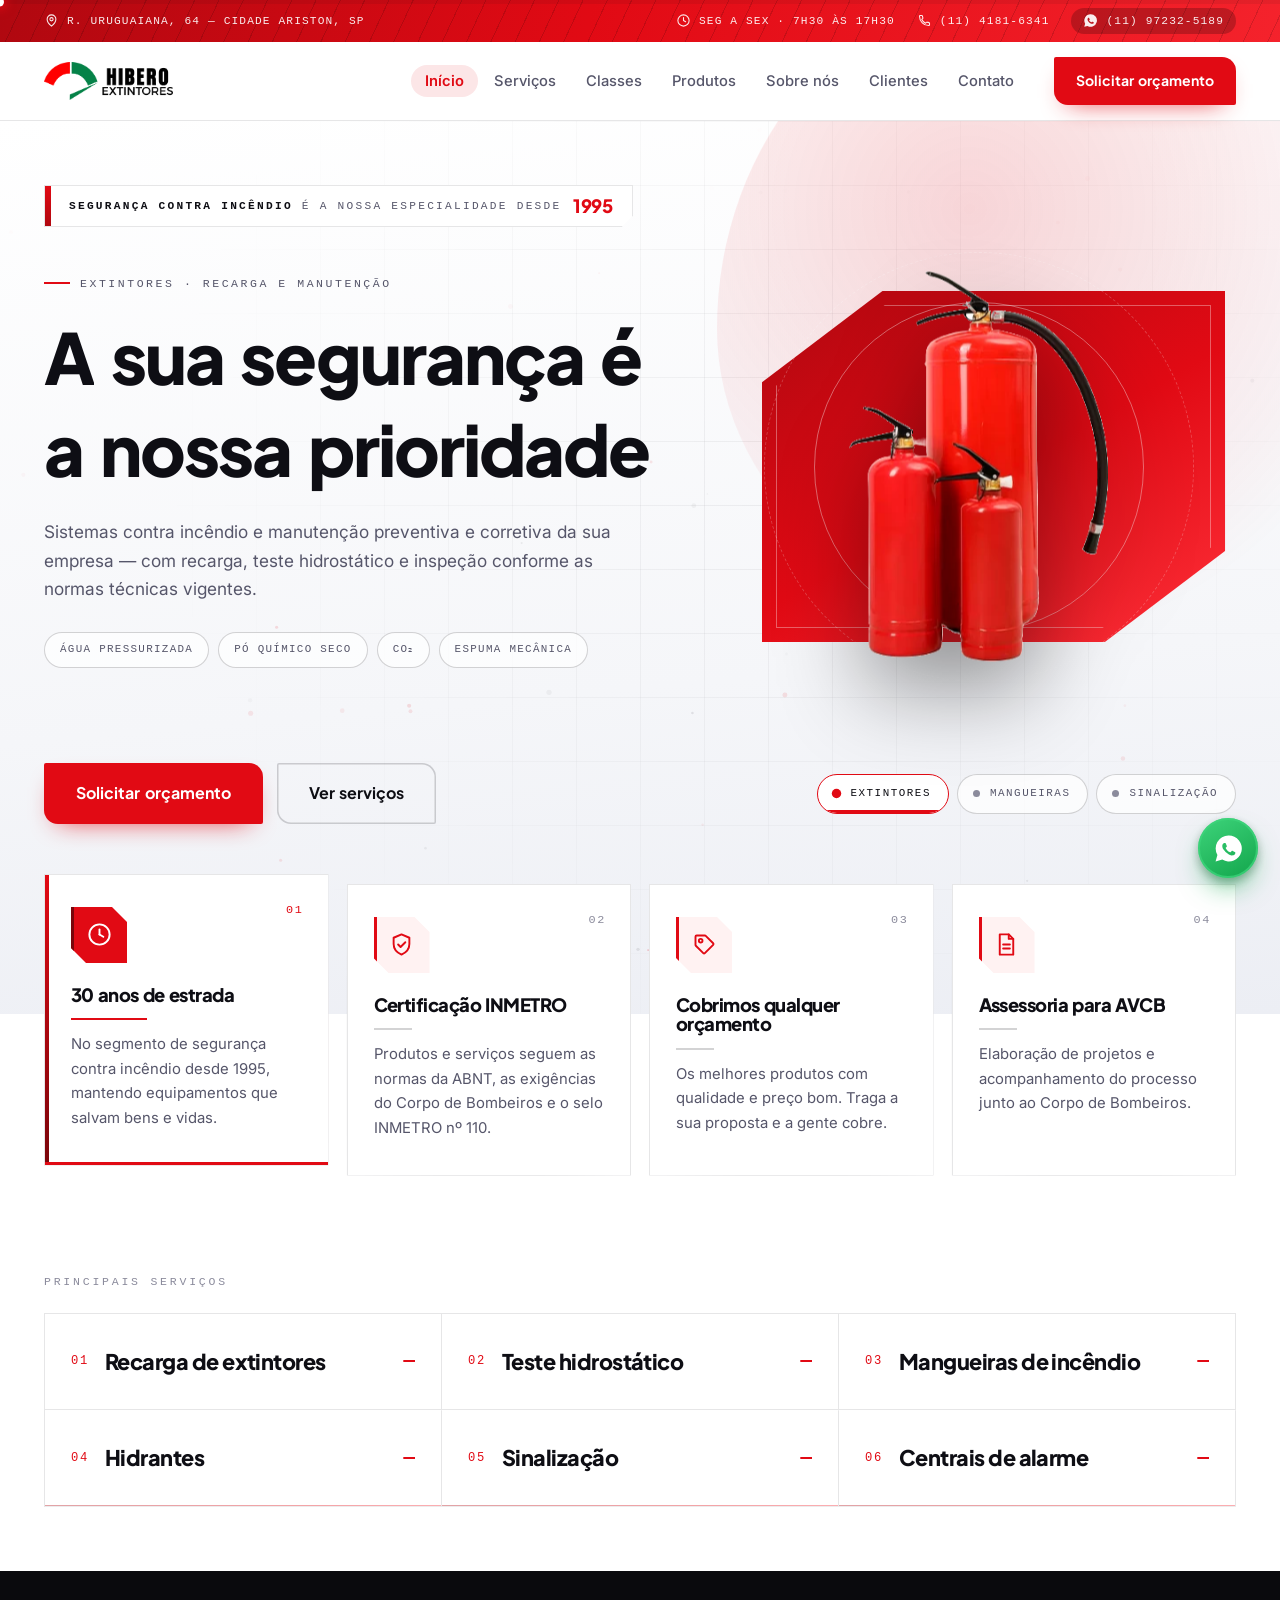
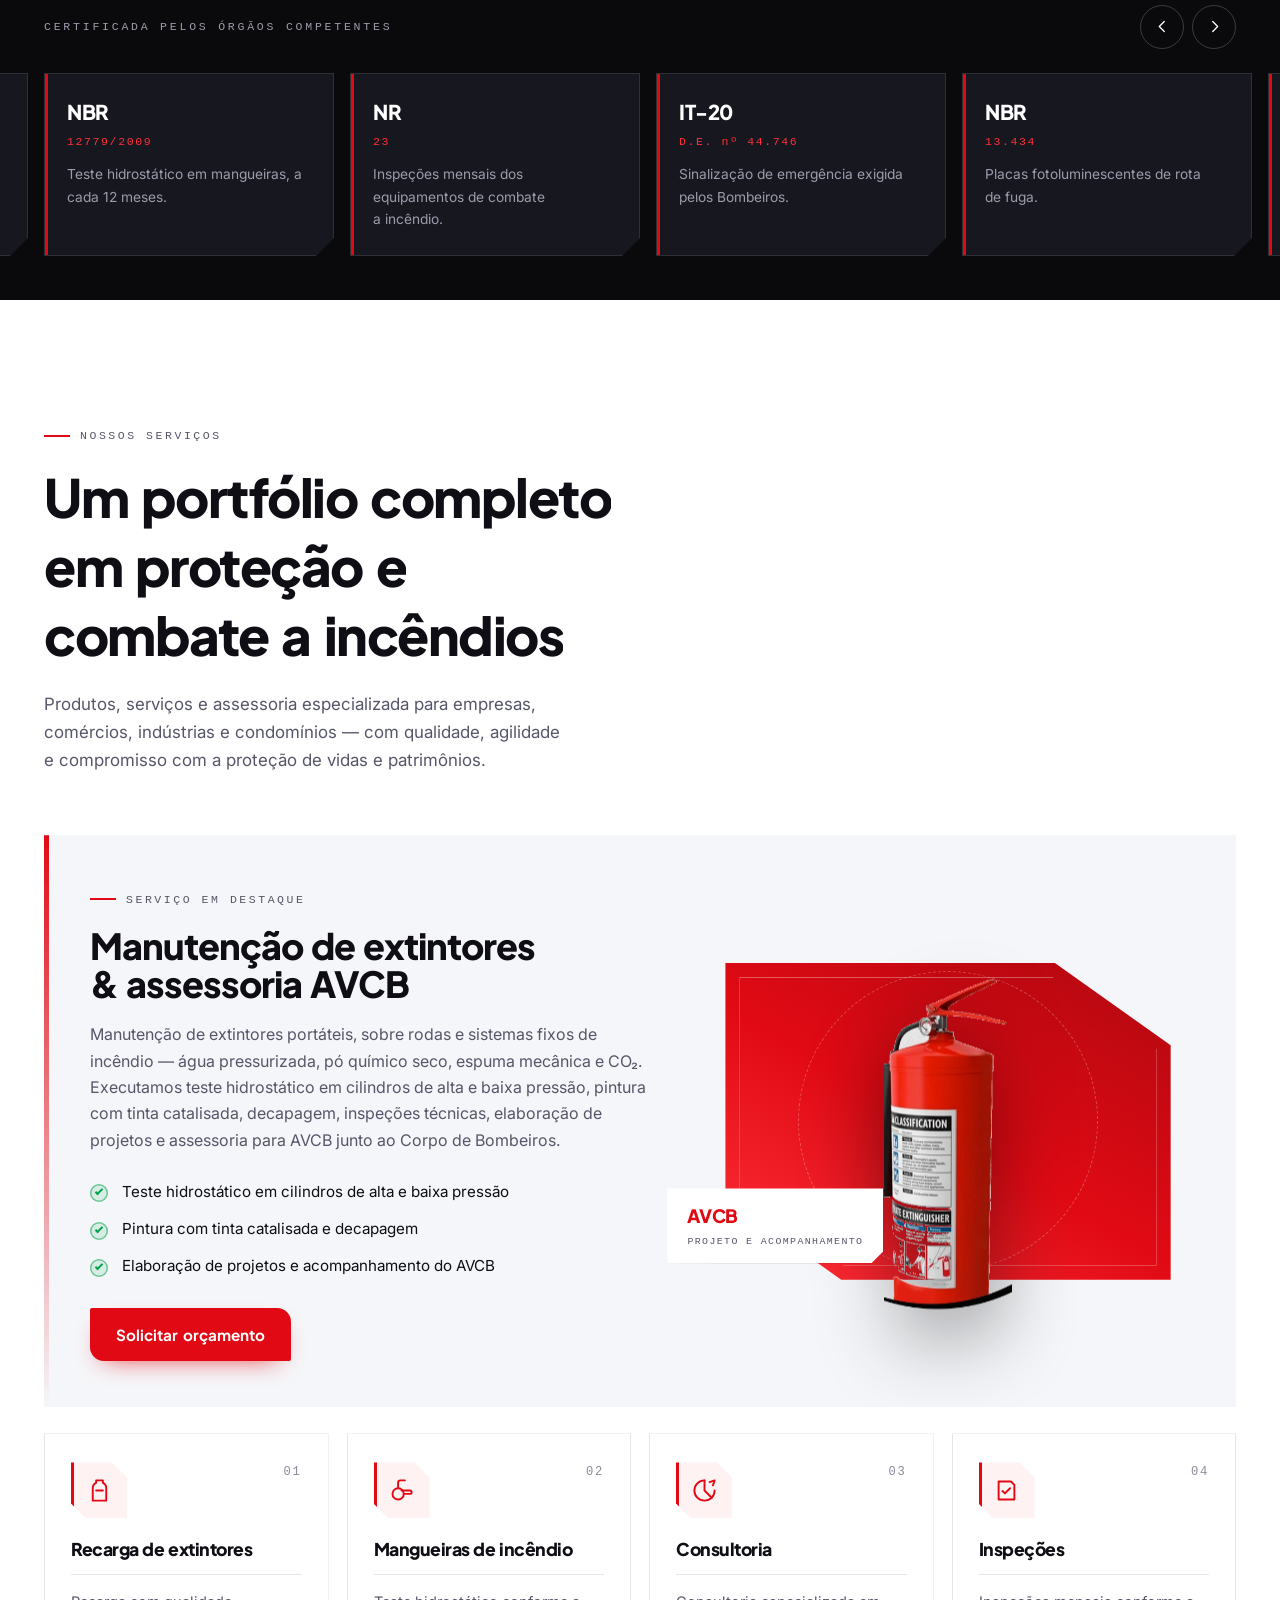
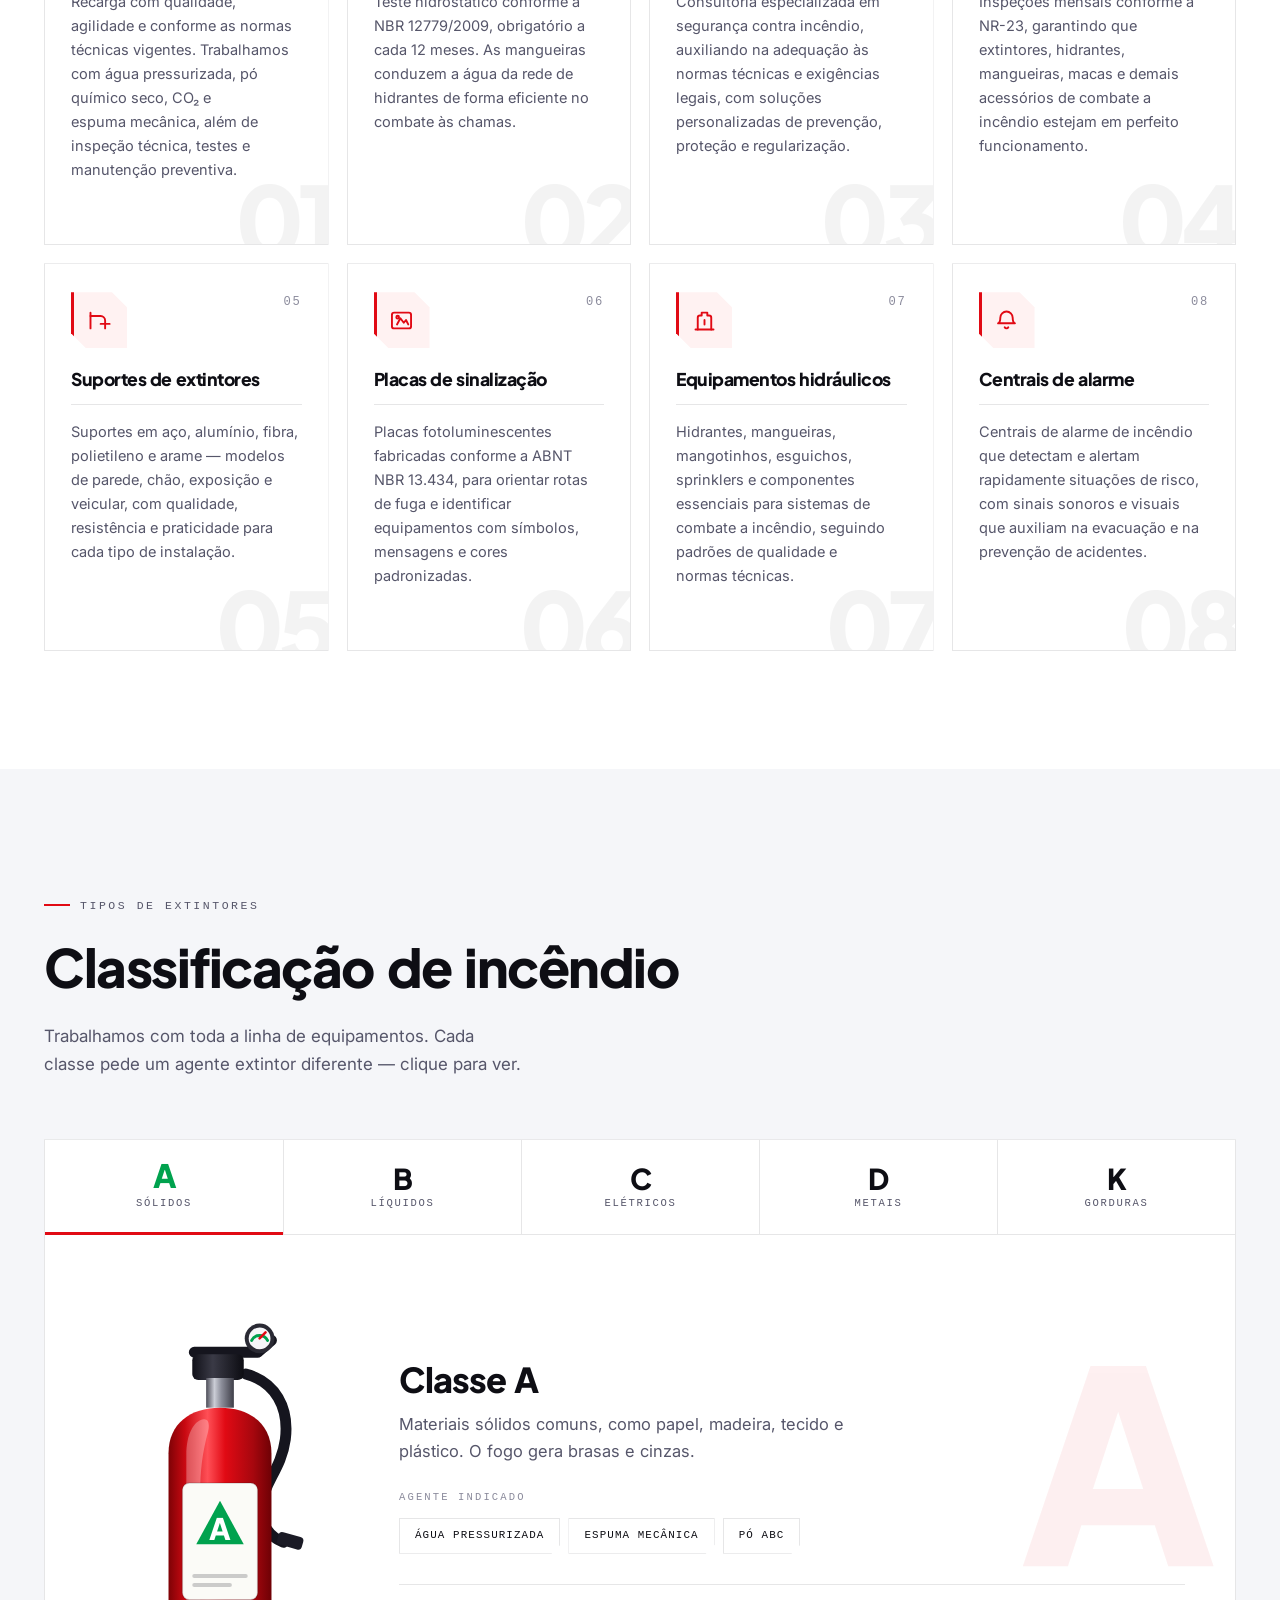
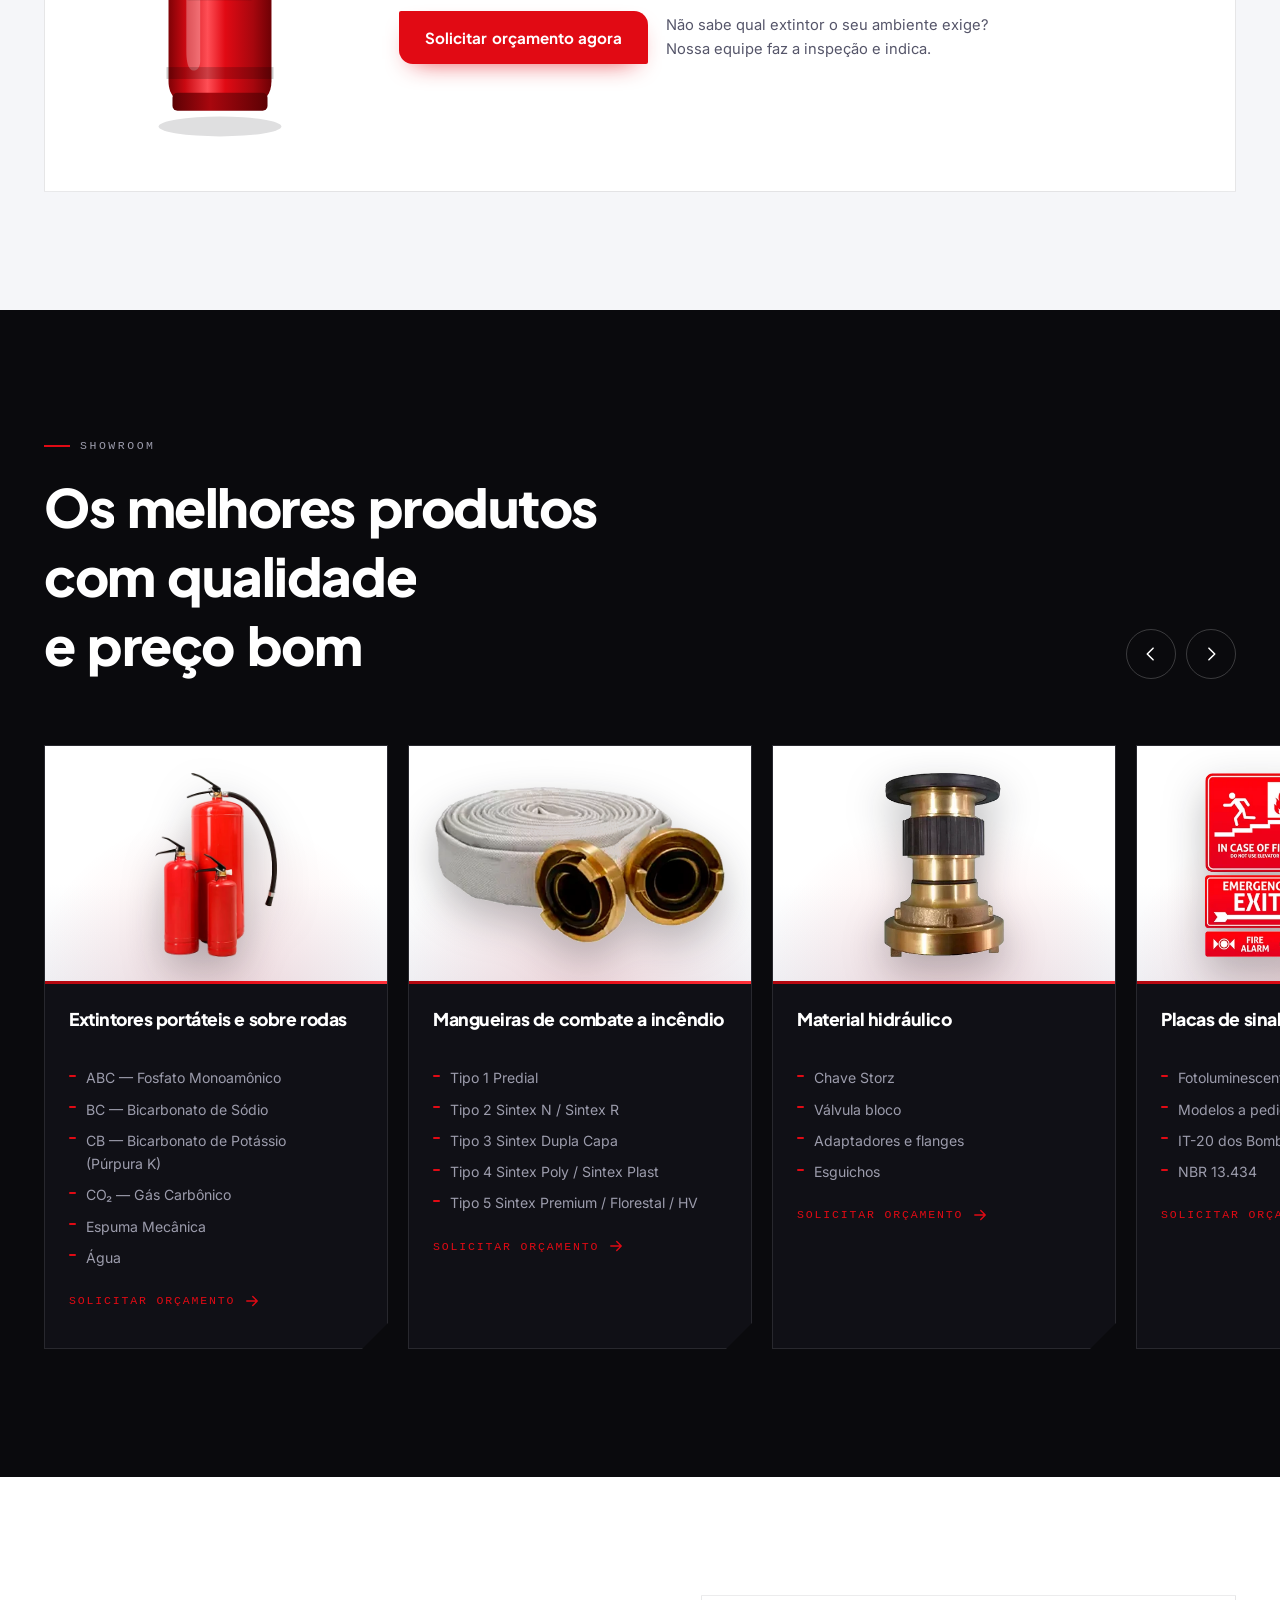
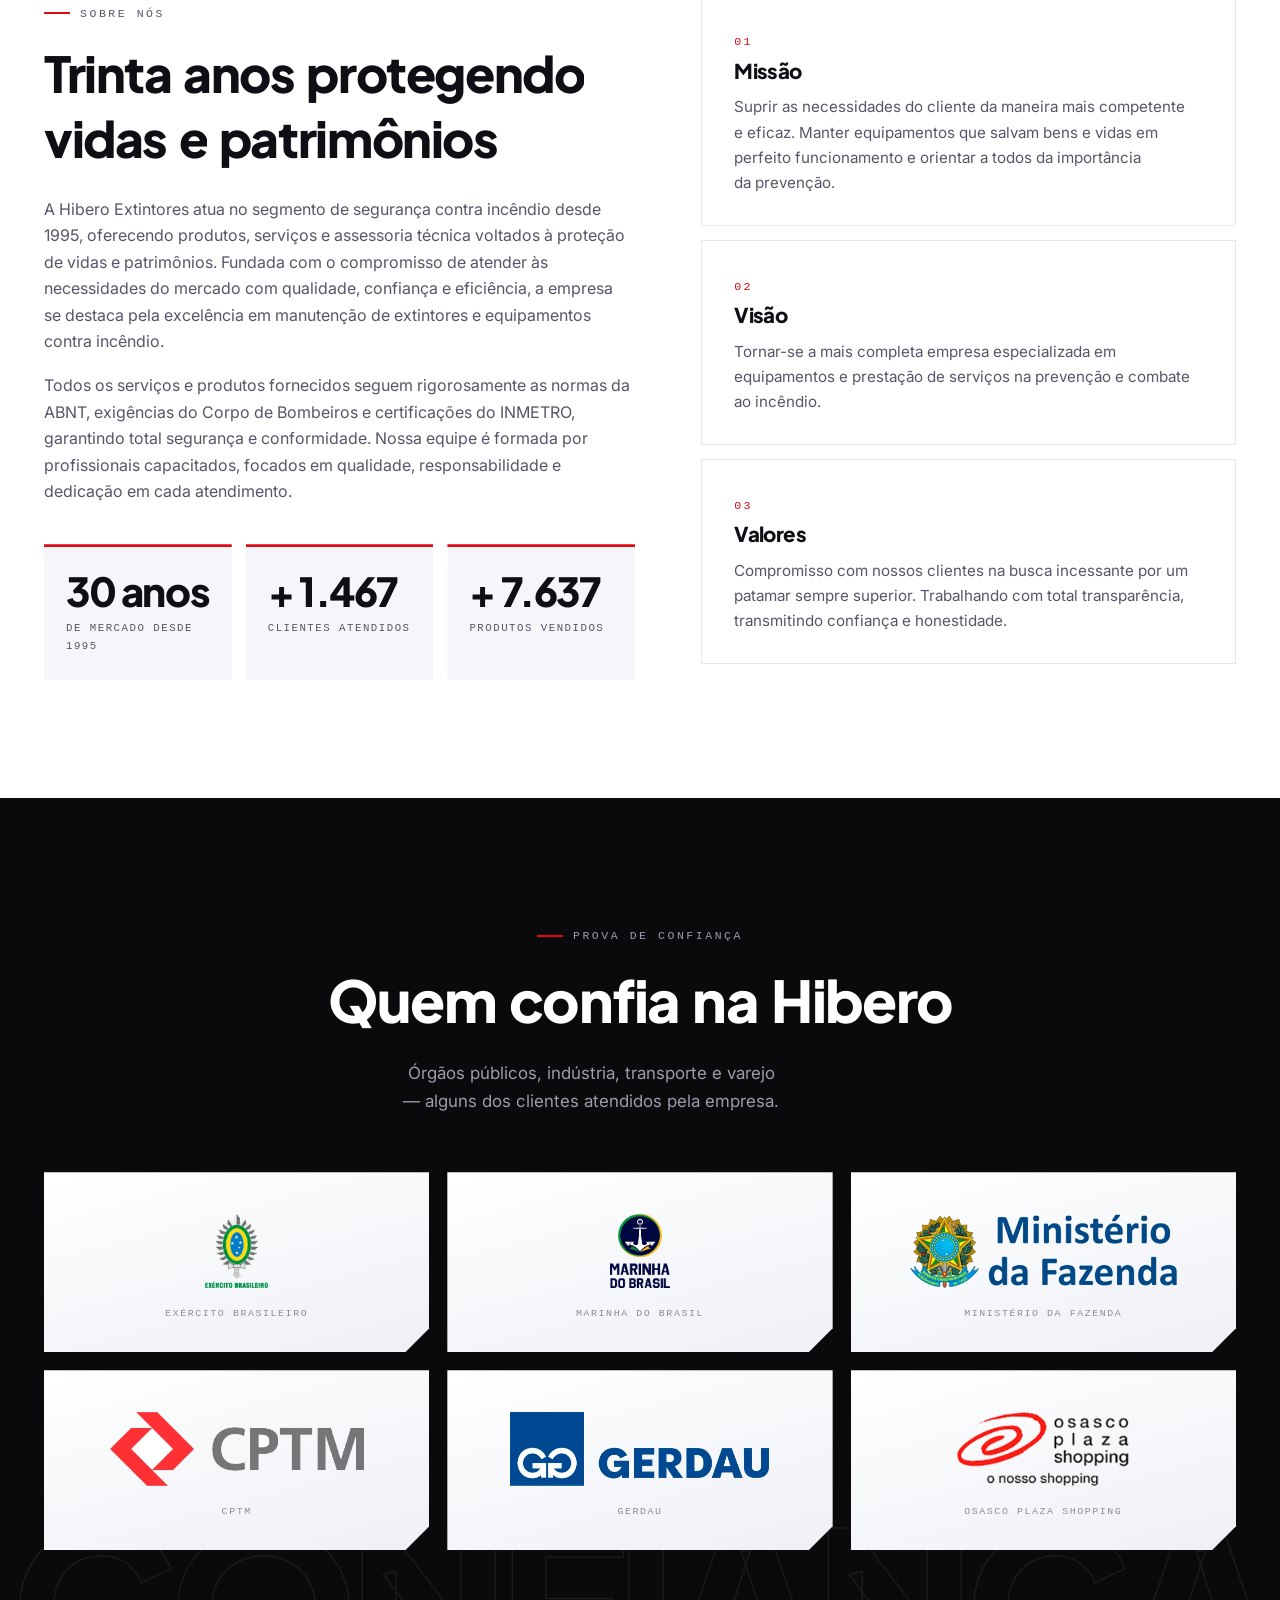
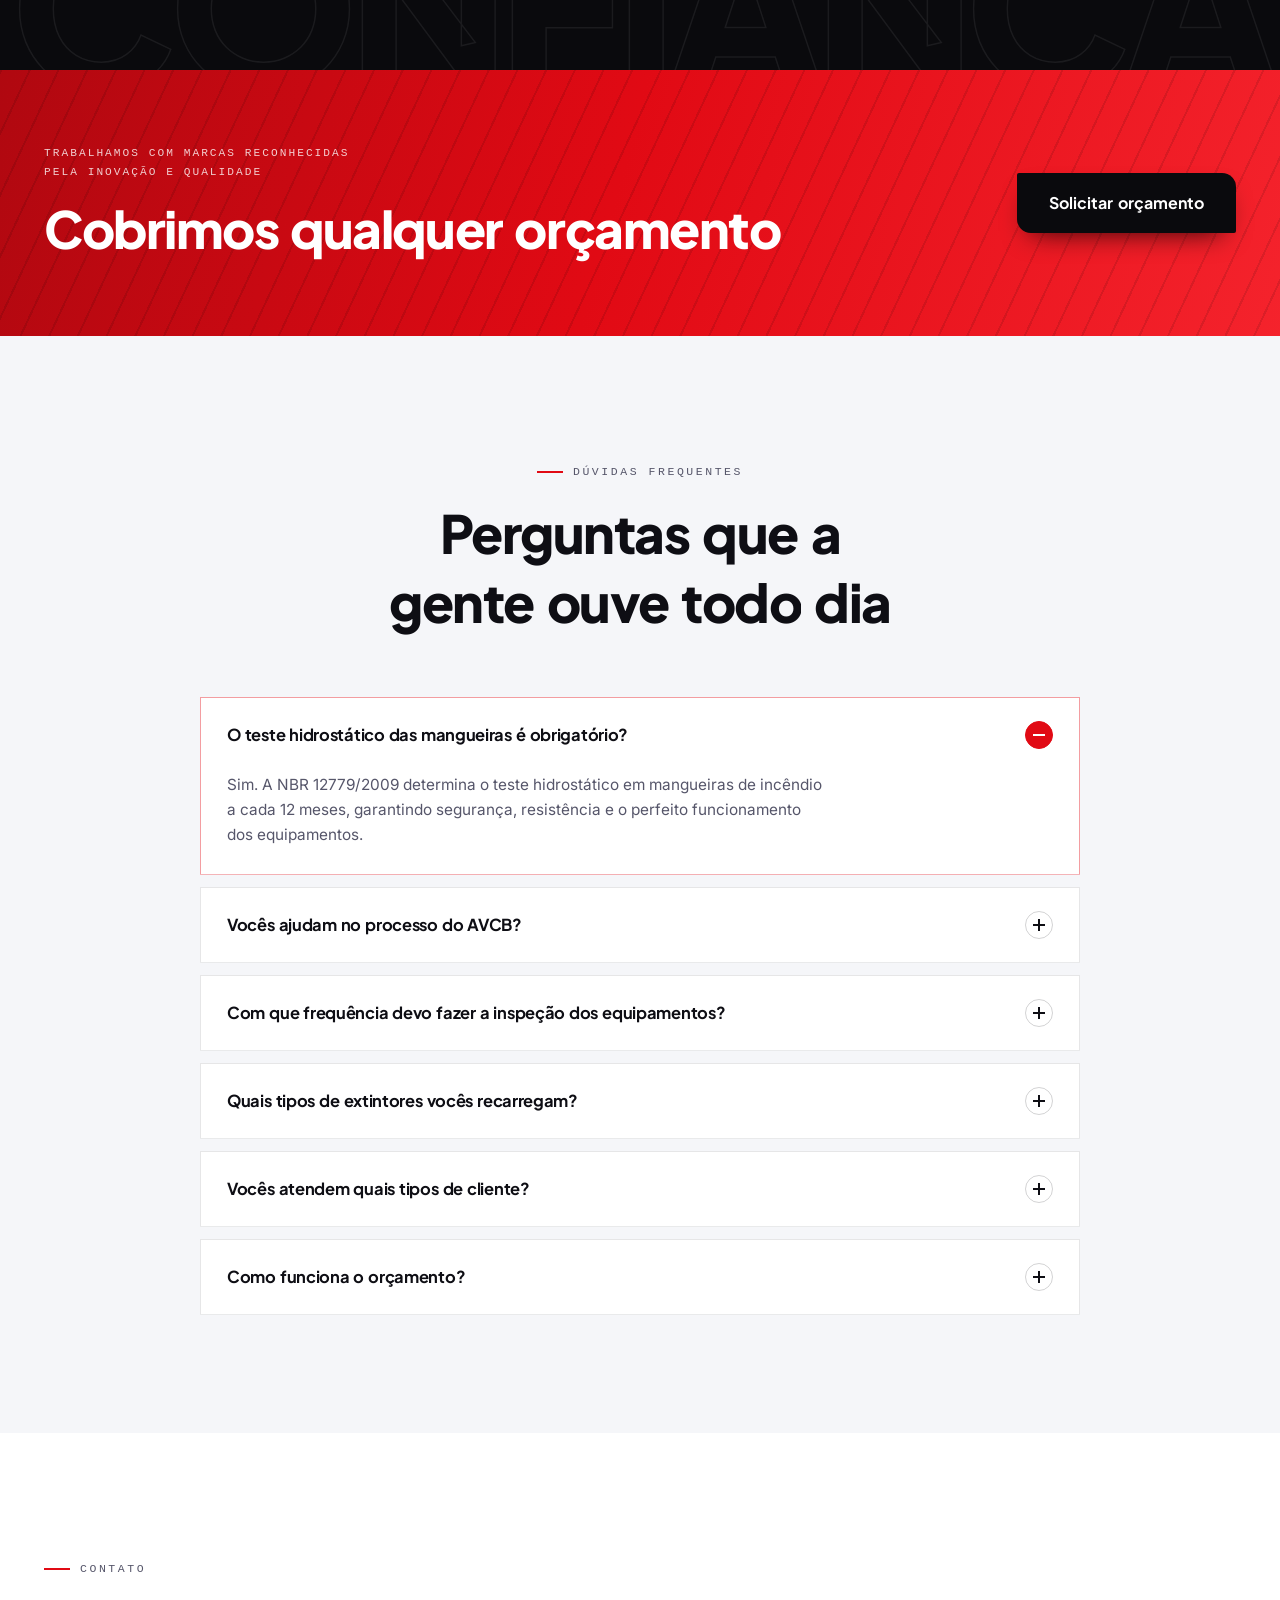
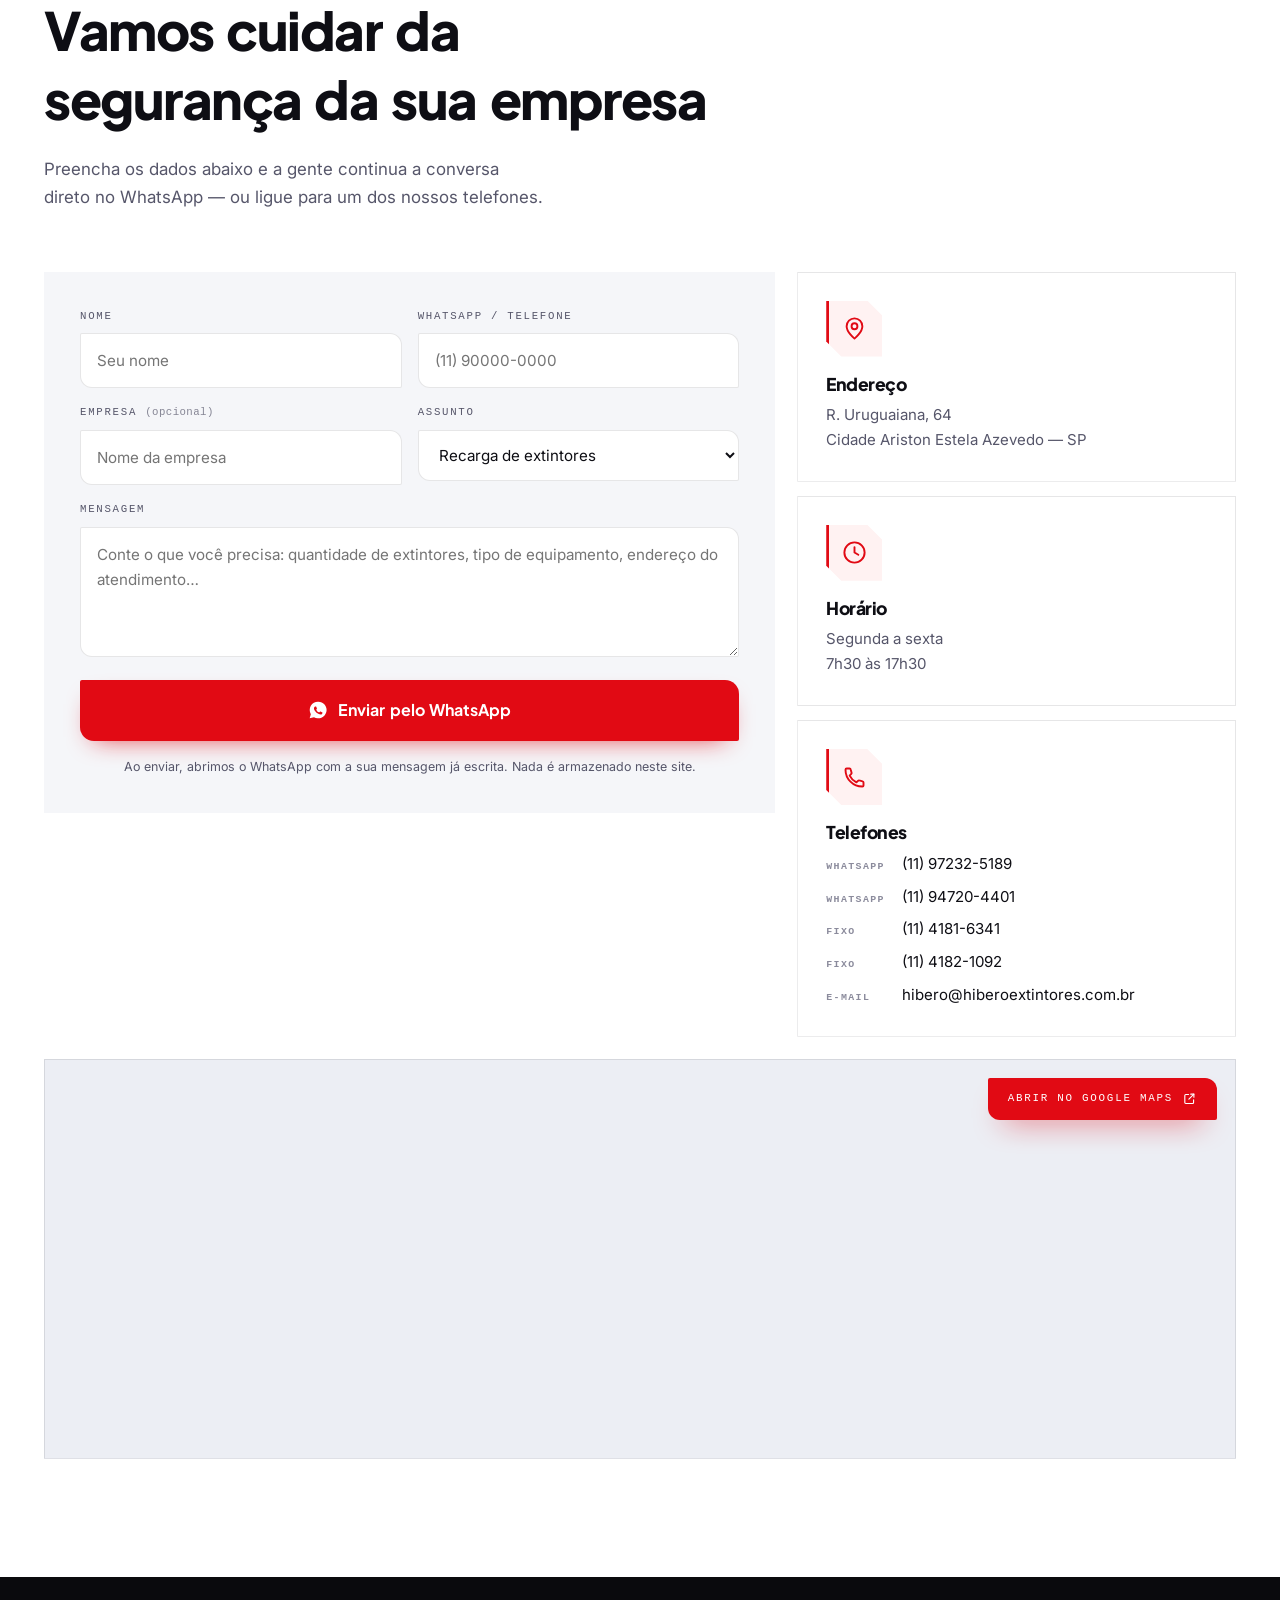
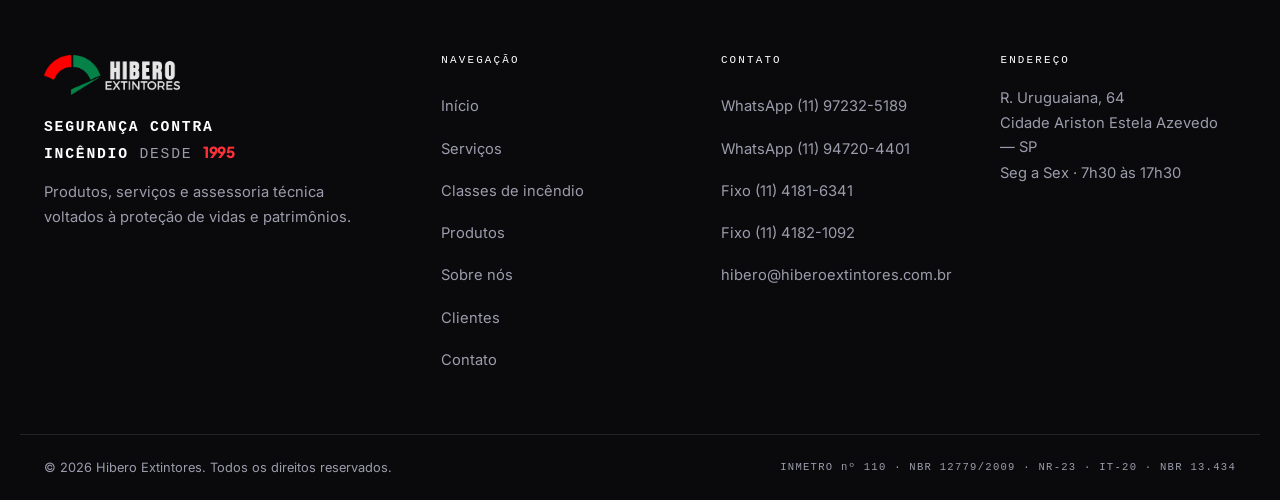
==== commit 8534ae19: "Dominio proprio: CNAME + e-mail de contato + og:image Aponta o GitHub Pages para hiberoextintores.co" ====
--- a/index.html
+++ b/index.html
@@ -12,8 +12,6 @@
   <title>Hibero Extintores | Recarga, Manutenção e Segurança contra Incêndio desde 1995</title>
   <meta name="description" content="Recarga e manutenção de extintores, teste hidrostático de mangueiras, hidrantes, sinalização fotoluminescente, centrais de alarme e assessoria para AVCB. Certificação INMETRO nº 110. Desde 1995 em São Paulo.">
   <meta name="theme-color" content="#E10A14">
-  <!-- Canonical aponta para o domínio real da empresa: a cópia do GitHub Pages
-       é só preview e não deve competir com o site do cliente na busca. -->
   <link rel="canonical" href="https://hiberoextintores.com.br/">
 
   <!-- OpenGraph -->
@@ -23,7 +21,7 @@
   <meta property="og:title" content="Hibero Extintores | Segurança contra incêndio desde 1995">
   <meta property="og:description" content="Extintores, mangueiras, hidrantes, sinalização e centrais de alarme. Manutenção conforme ABNT, NR-23 e INMETRO nº 110. Cobrimos qualquer orçamento.">
   <meta property="og:url" content="https://hiberoextintores.com.br/">
-  <meta property="og:image" content="https://viniciusextremxd.github.io/hibero-extintores/img/logo-hibero.png">
+  <meta property="og:image" content="https://hiberoextintores.com.br/img/logo-hibero.png">
 
   <link rel="icon" type="image/png" sizes="32x32" href="img/favicon-32.png?v=1">
   <link rel="apple-touch-icon" href="img/favicon-180.png?v=1">
@@ -836,6 +834,7 @@
             <a href="https://wa.me/5511947204401" target="_blank" rel="noopener"><b>WhatsApp</b> (11) 94720-4401</a>
             <a href="tel:+551141816341"><b>Fixo</b> (11) 4181-6341</a>
             <a href="tel:+551141821092"><b>Fixo</b> (11) 4182-1092</a>
+            <a href="mailto:hibero@hiberoextintores.com.br"><b>E-mail</b> hibero@hiberoextintores.com.br</a>
           </p>
         </div>
       </aside>
@@ -879,6 +878,7 @@
       <a href="https://wa.me/5511947204401" target="_blank" rel="noopener">WhatsApp (11) 94720-4401</a>
       <a href="tel:+551141816341">Fixo (11) 4181-6341</a>
       <a href="tel:+551141821092">Fixo (11) 4182-1092</a>
+      <a href="mailto:hibero@hiberoextintores.com.br">hibero@hiberoextintores.com.br</a>
     </div>
 
     <div class="ftr__col">
--- a/css/style.css
+++ b/css/style.css
@@ -194,7 +194,14 @@
 .sec__head--row{ display:flex; align-items:flex-end; justify-content:space-between; gap:32px; max-width:none; }
 .sec__head--row h2{ max-width:16ch; }
 
-/* título palavra a palavra + varredura de brilho */
+/* título palavra a palavra + varredura de brilho.
+   line-height:1.3 (em vez do 1.06 herdado de h1-h4): a Plus Jakarta Sans em
+   800 tem ascent+descent ~1.26em — com 1.06 a caixa de cada palavra fica
+   MENOR que a fonte precisa, e o overflow:hidden por palavra (necessário
+   pro efeito de revelação) cortava a cauda do "ç" e o laço do "g". Medido
+   pixel a pixel (hidden vs. overflow:visible da mesma palavra): o corte
+   desaparece a partir de 1.28; 1.3 dá uma folga de segurança. */
+.split{ line-height:1.3; }
 .split span{ display:inline-block; overflow:hidden; vertical-align:top; }
 .split span > i{
   display:inline-block; font-style:normal;
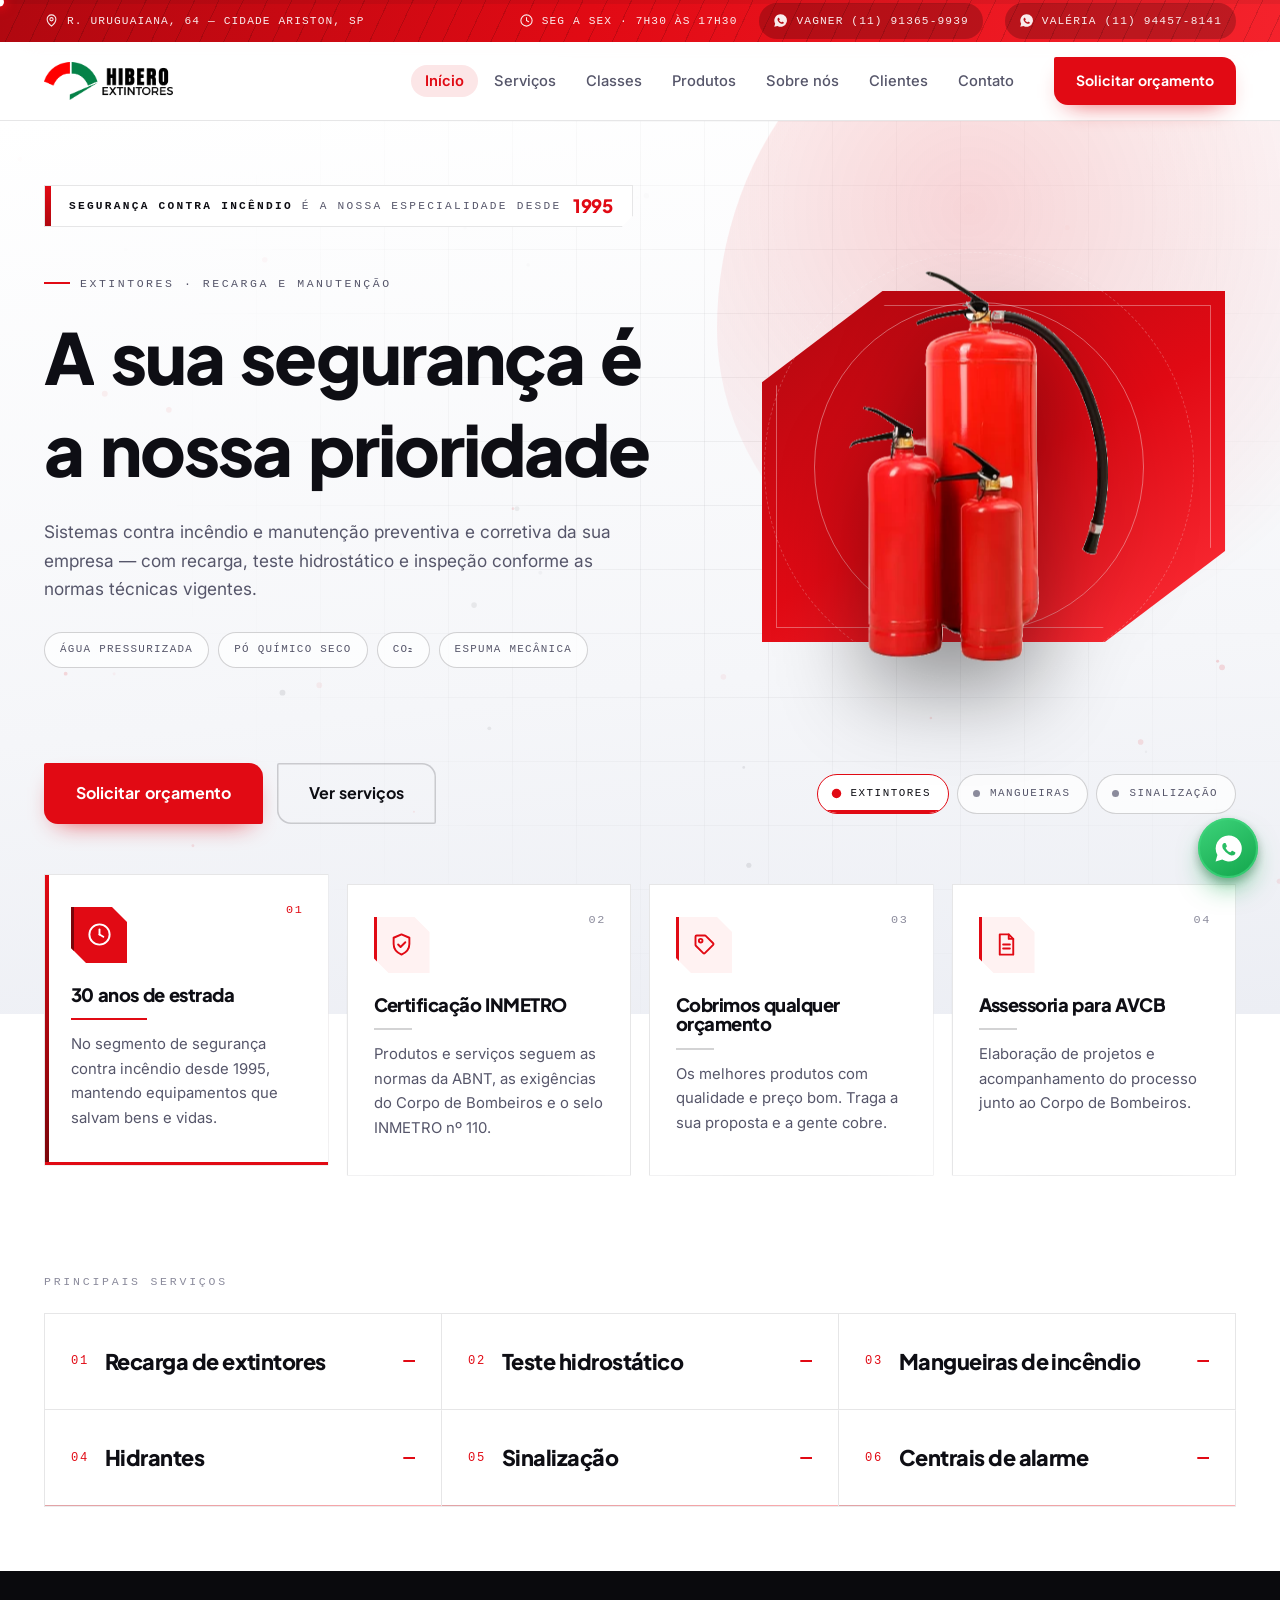
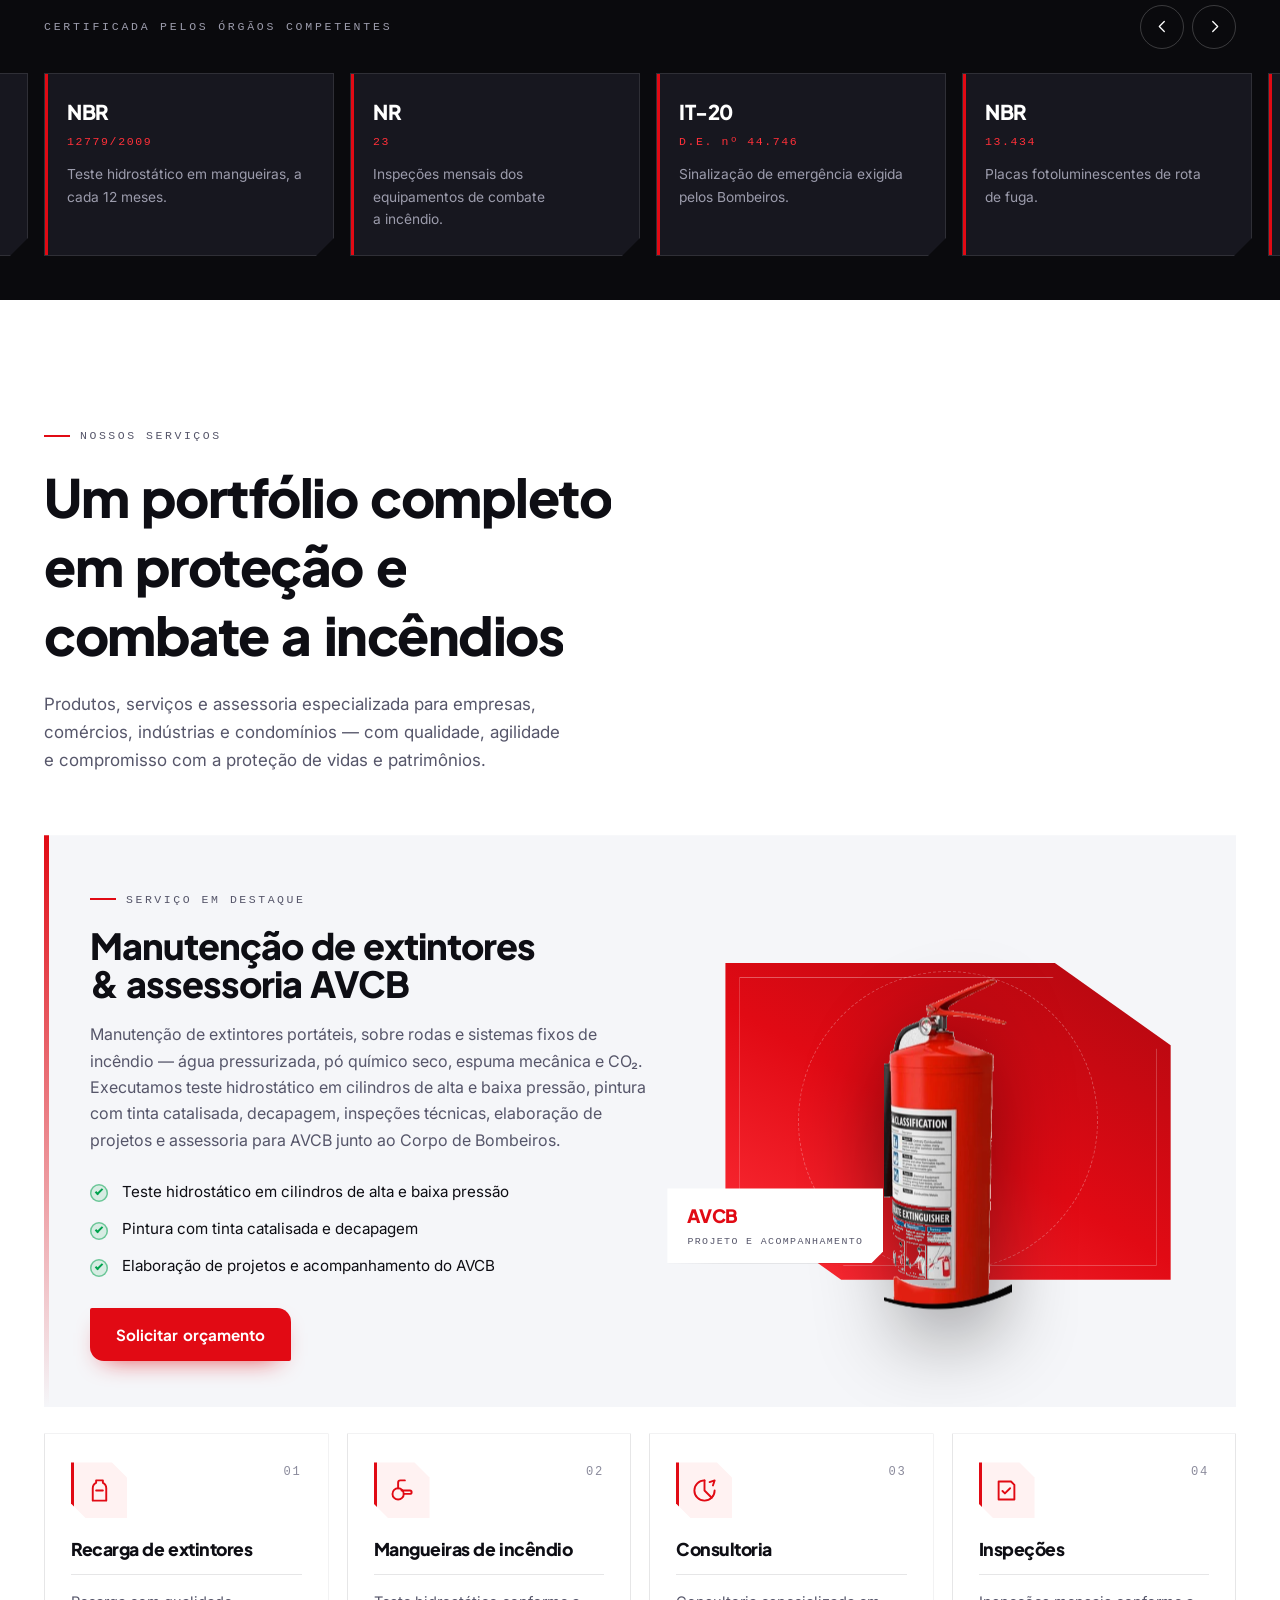
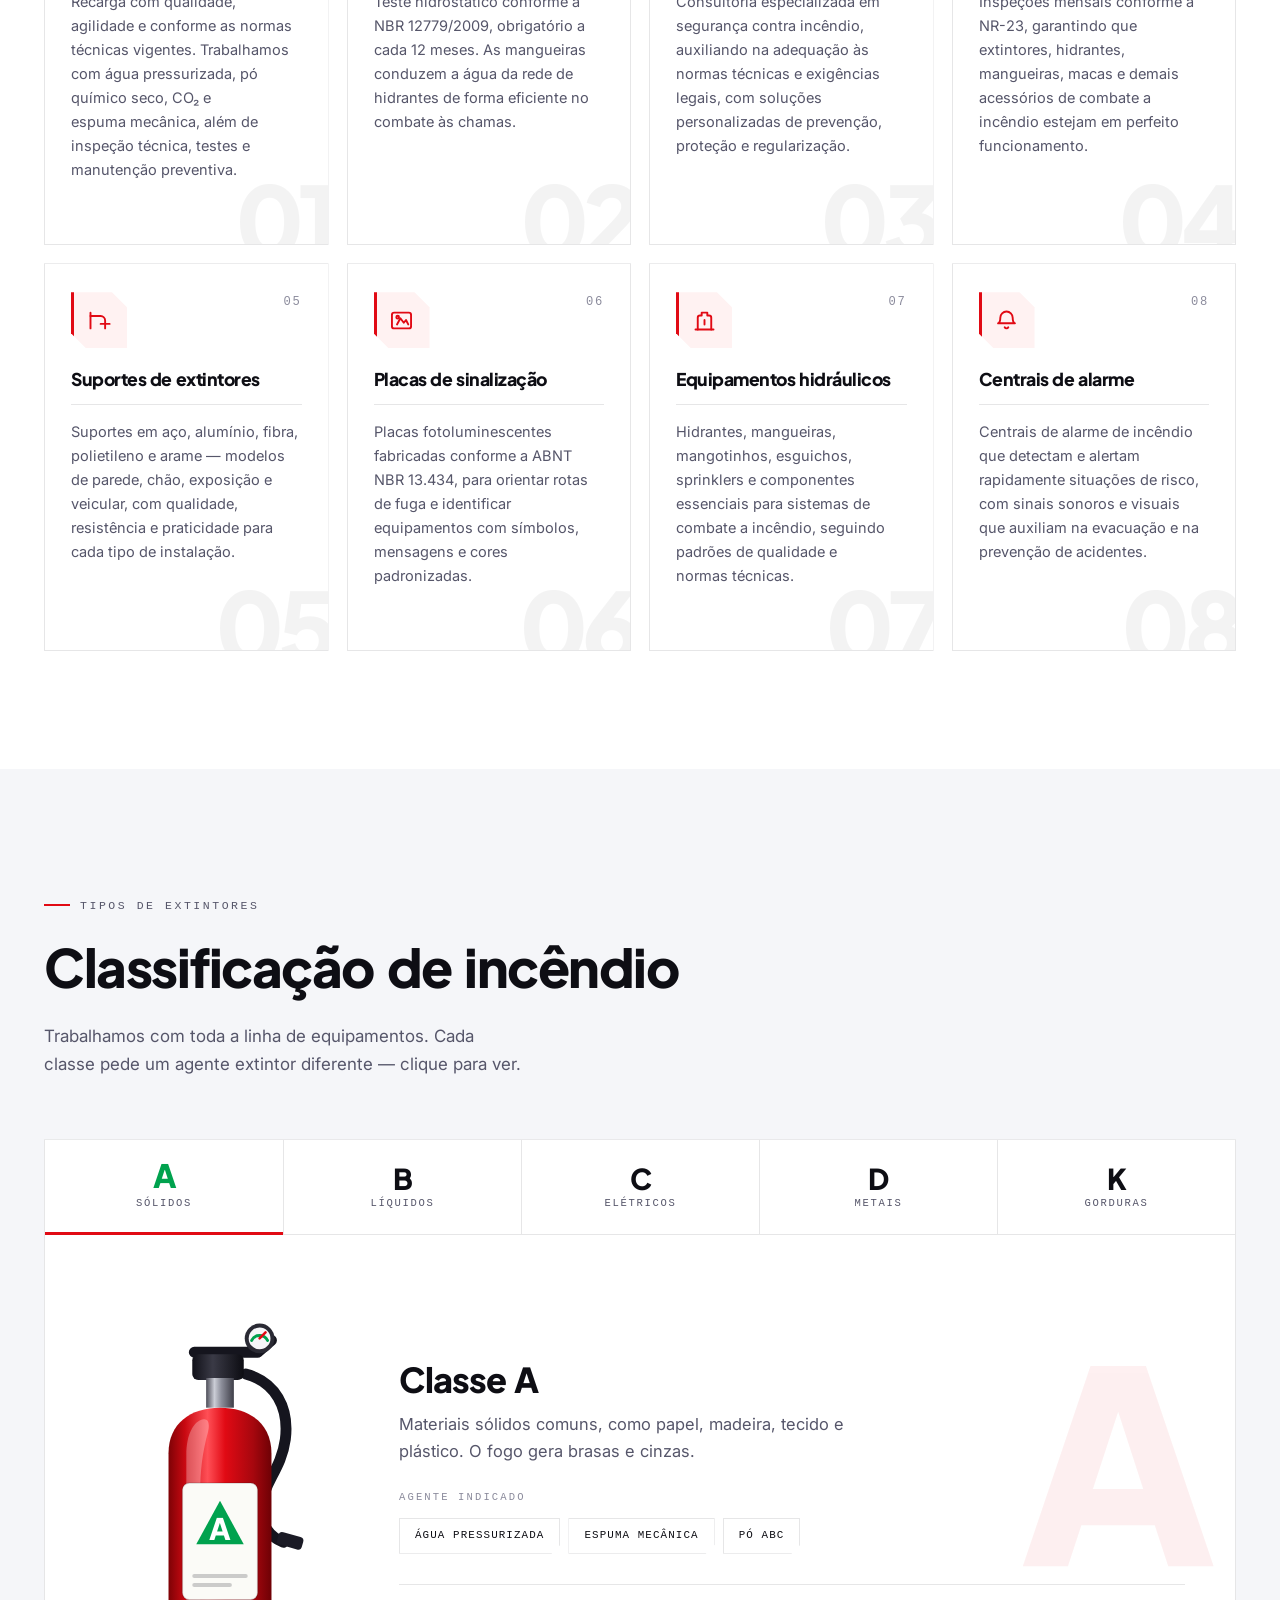
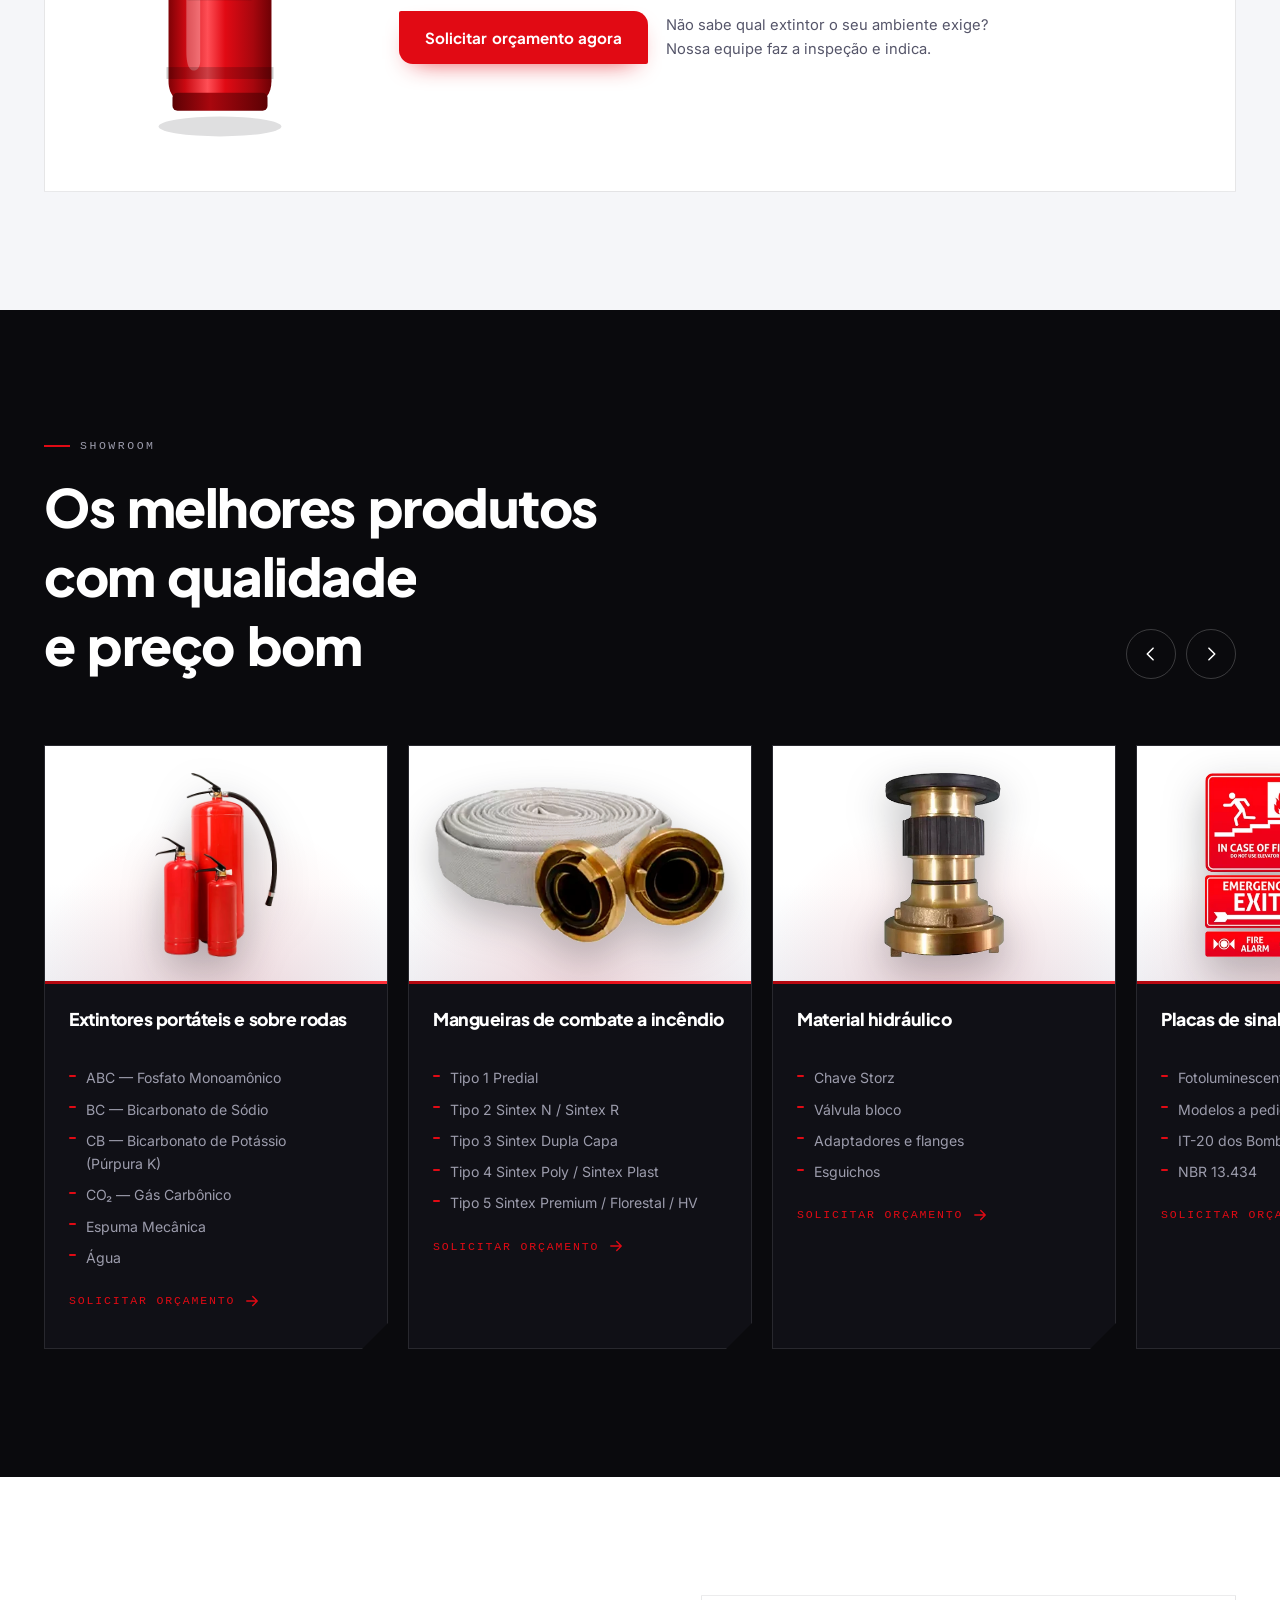
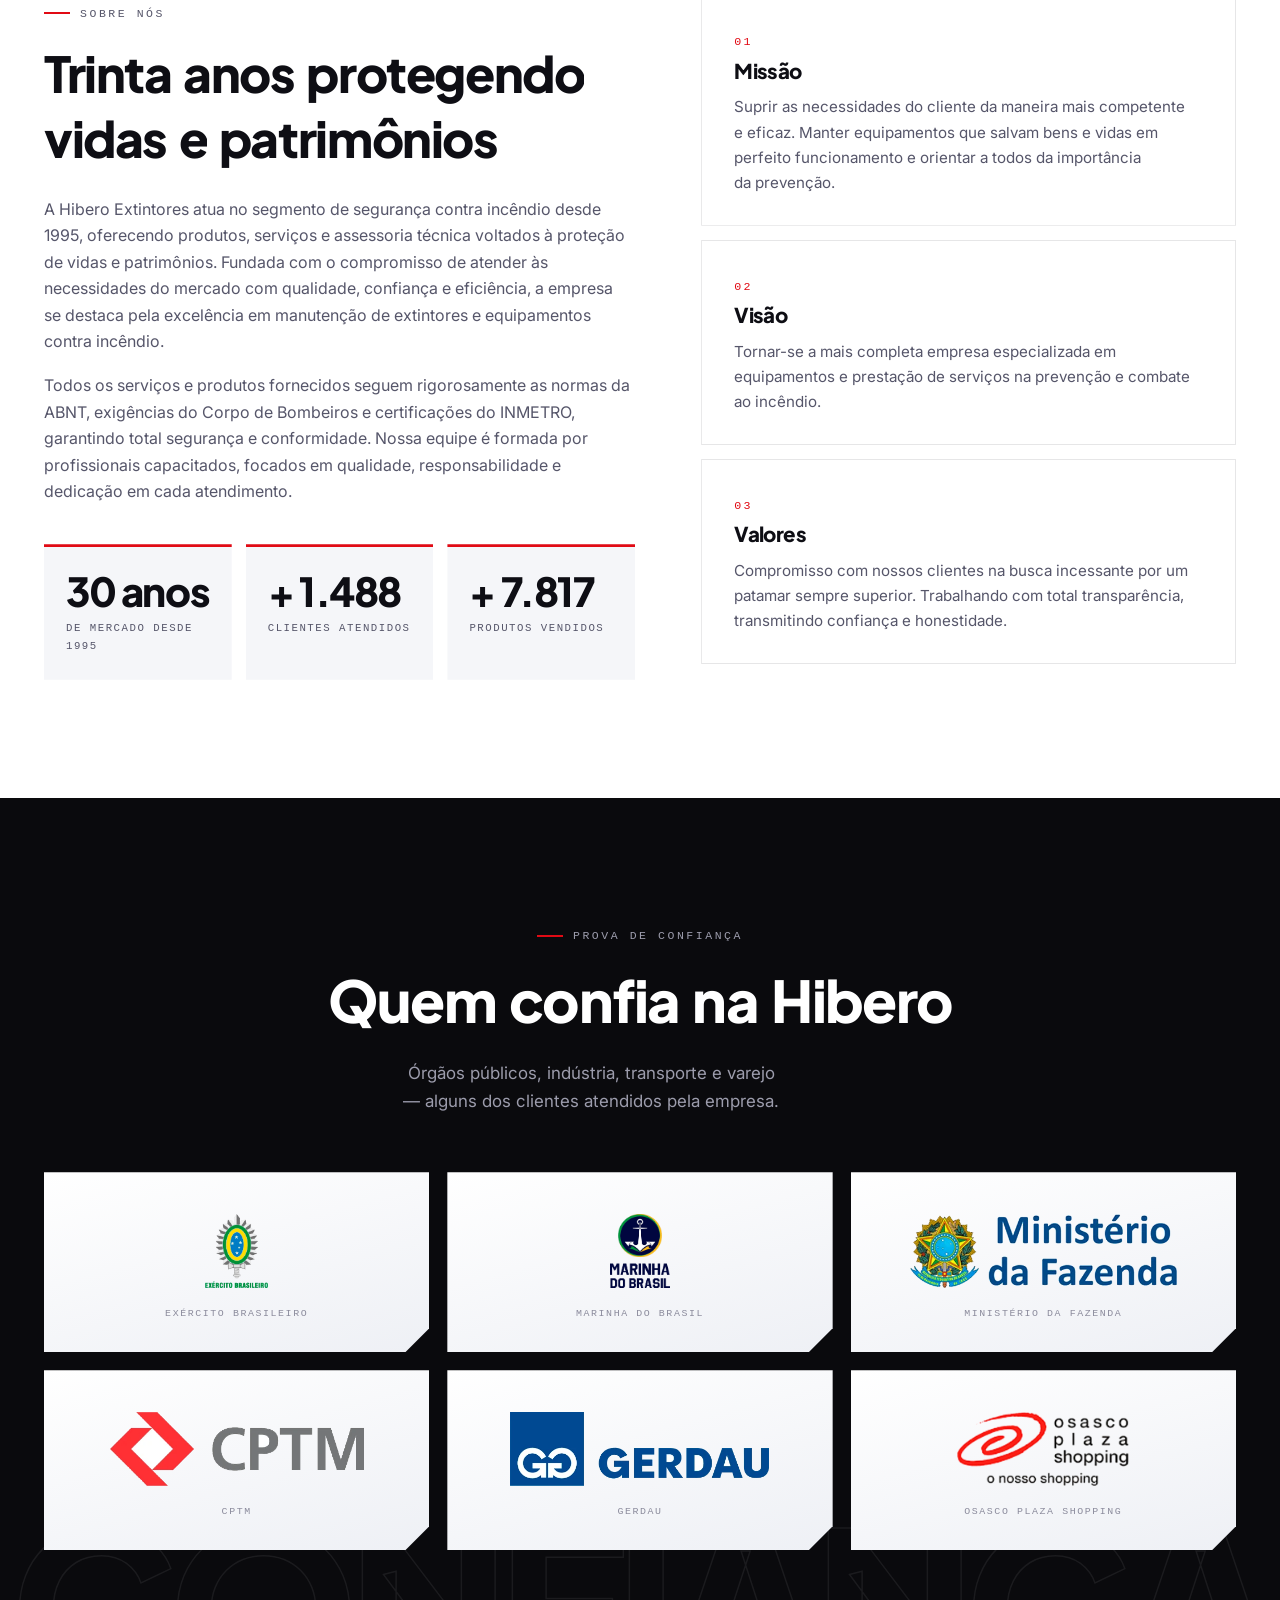
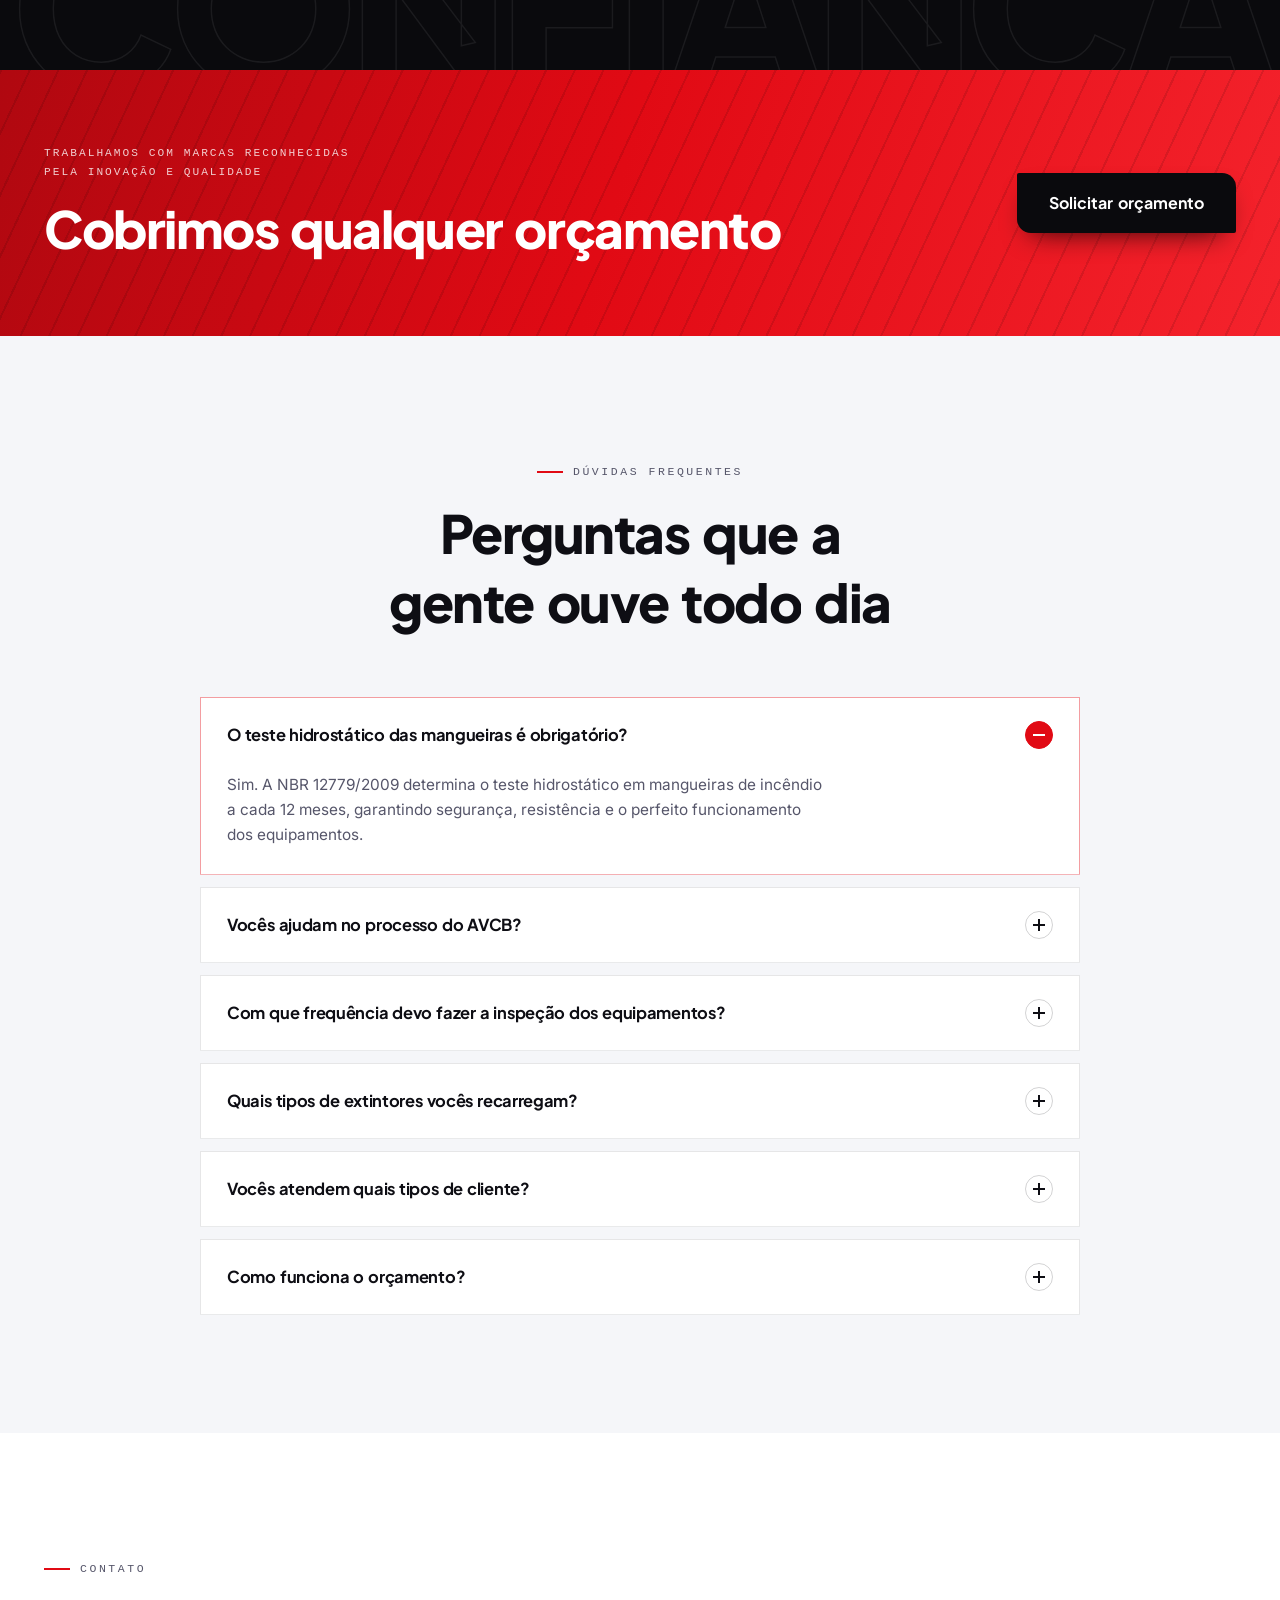
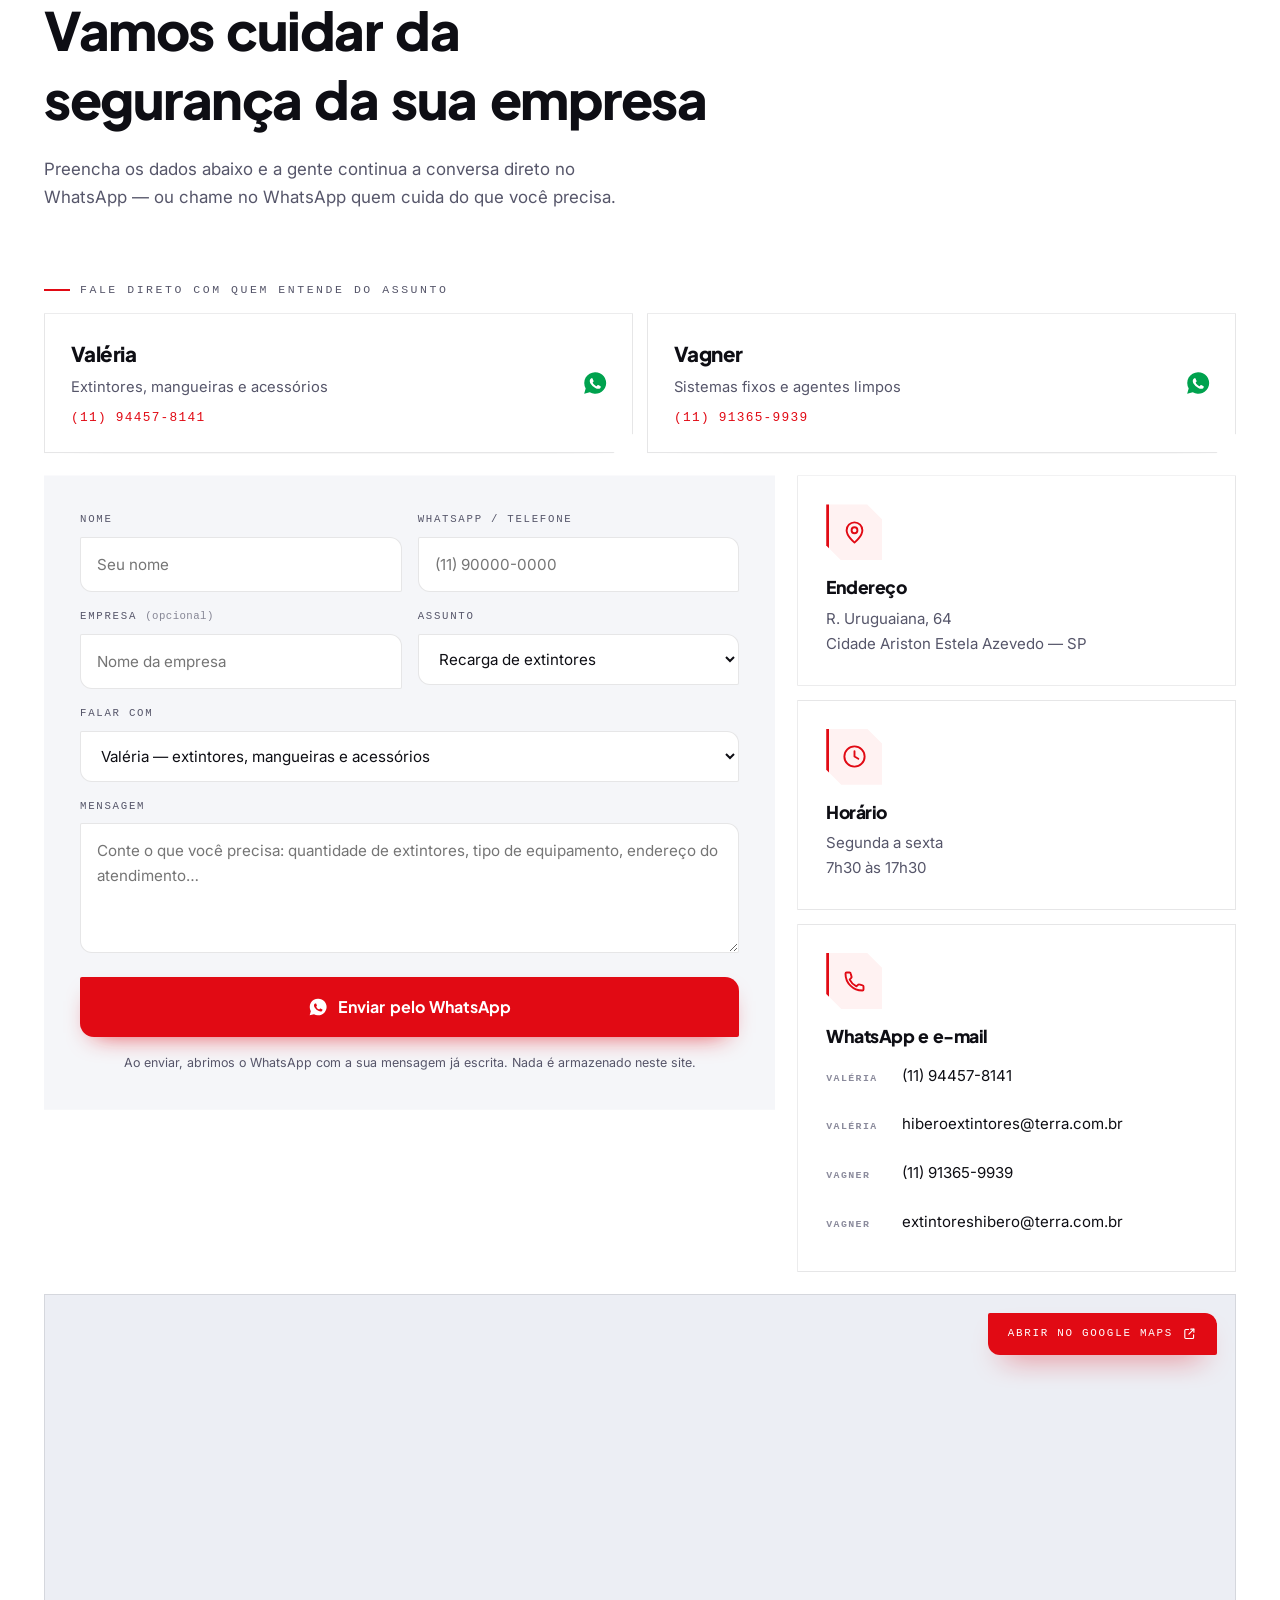
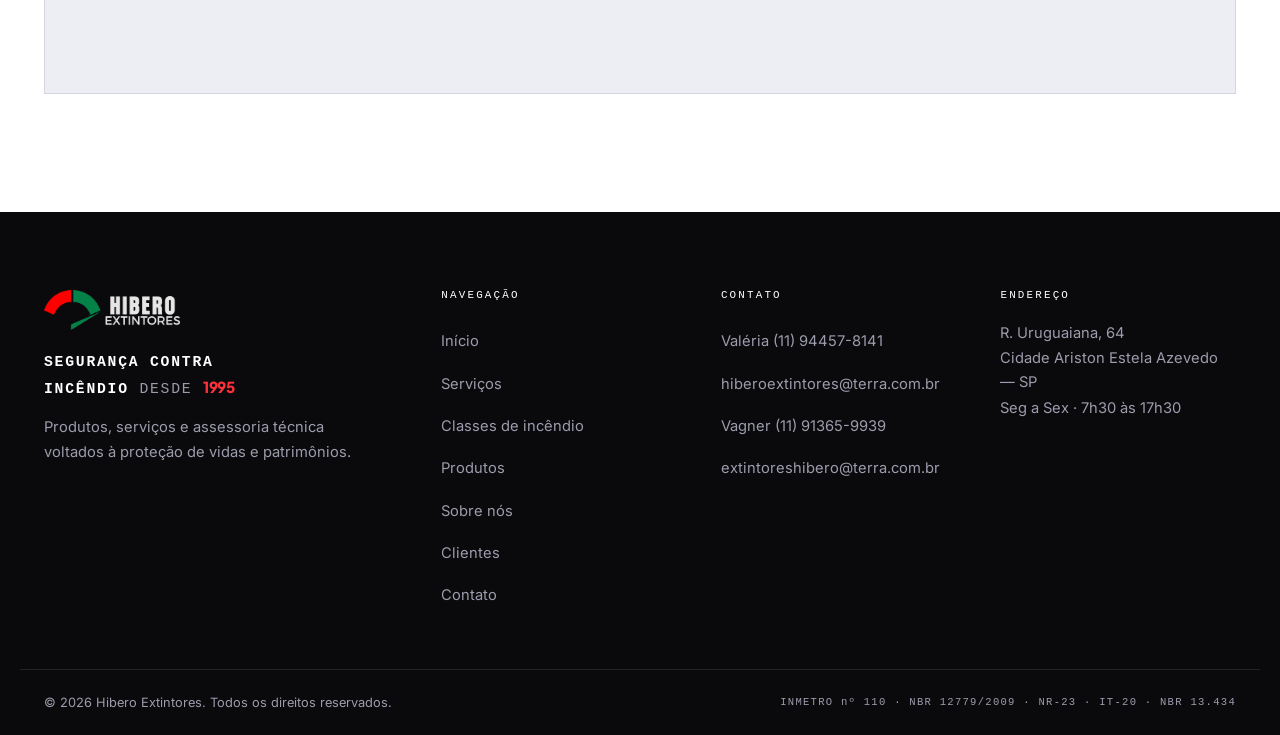
==== commit f473b598: "Contatos atualizados: so os canais ativos, por especialidade Valeria (extintores, mangueiras e acess" ====
--- a/index.html
+++ b/index.html
@@ -42,7 +42,7 @@
     "slogan": "Segurança contra incêndio desde 1995",
     "description": "Empresa de segurança contra incêndio desde 1995: recarga e manutenção de extintores, teste hidrostático de mangueiras, equipamentos hidráulicos, sinalização fotoluminescente, centrais de alarme e assessoria para AVCB.",
     "foundingDate": "1995",
-    "telephone": "+55-11-97232-5189",
+    "telephone": "+55-11-94457-8141",
     "image": "img/logo-hibero.png",
     "areaServed": "São Paulo e região",
     "address": {
@@ -96,13 +96,13 @@
         <svg viewBox="0 0 24 24" aria-hidden="true"><circle cx="12" cy="12" r="9"/><path d="M12 7.4V12l3.4 2"/></svg>
         Seg a Sex · 7h30 às 17h30
       </span>
-      <a class="topbar__item" href="tel:+551141816341">
-        <svg viewBox="0 0 24 24" aria-hidden="true"><path d="M4 5c0-.6.4-1 1-1h2.6c.5 0 .9.3 1 .8l.8 3c.1.4 0 .8-.3 1L7.7 10.3a13 13 0 0 0 6 6l1.5-1.4c.3-.3.7-.4 1-.3l3 .8c.5.1.8.5.8 1V19c0 .6-.4 1-1 1A15 15 0 0 1 4 5Z"/></svg>
-        (11) 4181-6341
+      <a class="topbar__item topbar__wa" href="https://wa.me/5511913659939" target="_blank" rel="noopener">
+        <svg viewBox="0 0 24 24" class="fill" aria-hidden="true"><path d="M12 2a10 10 0 0 0-8.6 15L2 22l5.2-1.4A10 10 0 1 0 12 2Zm5.3 14.1c-.2.6-1.3 1.2-1.8 1.2-.5.1-1 .1-1.7-.1-.4-.1-.9-.3-1.5-.6a11 11 0 0 1-4.3-4c-.3-.5-.8-1.3-.8-2.5 0-1.2.6-1.8.9-2 .2-.3.5-.4.7-.4h.5c.2 0 .4 0 .6.5l.8 1.9c.1.2 0 .4-.1.5l-.3.4-.3.3c-.1.1-.2.3-.1.5.2.4.7 1.2 1.4 1.9.9.8 1.6 1 1.9 1.2.2.1.4 0 .5-.1l.8-.9c.2-.2.3-.2.5-.1l1.8.9c.3.1.4.2.5.3 0 .1 0 .4-.2 1Z"/></svg>
+        Vagner (11) 91365-9939
       </a>
-      <a class="topbar__item topbar__wa" href="https://wa.me/5511972325189" target="_blank" rel="noopener">
+      <a class="topbar__item topbar__wa" href="https://wa.me/5511944578141" target="_blank" rel="noopener">
         <svg viewBox="0 0 24 24" class="fill" aria-hidden="true"><path d="M12 2a10 10 0 0 0-8.6 15L2 22l5.2-1.4A10 10 0 1 0 12 2Zm5.3 14.1c-.2.6-1.3 1.2-1.8 1.2-.5.1-1 .1-1.7-.1-.4-.1-.9-.3-1.5-.6a11 11 0 0 1-4.3-4c-.3-.5-.8-1.3-.8-2.5 0-1.2.6-1.8.9-2 .2-.3.5-.4.7-.4h.5c.2 0 .4 0 .6.5l.8 1.9c.1.2 0 .4-.1.5l-.3.4-.3.3c-.1.1-.2.3-.1.5.2.4.7 1.2 1.4 1.9.9.8 1.6 1 1.9 1.2.2.1.4 0 .5-.1l.8-.9c.2-.2.3-.2.5-.1l1.8.9c.3.1.4.2.5.3 0 .1 0 .4-.2 1Z"/></svg>
-        (11) 97232-5189
+        Valéria (11) 94457-8141
       </a>
     </div>
   </div>
@@ -780,8 +780,24 @@
     <header class="sec__head reveal">
       <p class="kicker"><i></i>Contato</p>
       <h2 class="split">Vamos cuidar da segurança da sua empresa</h2>
-      <p class="sec__lead">Preencha os dados abaixo e a gente continua a conversa direto no WhatsApp — ou ligue para um dos nossos telefones.</p>
+      <p class="sec__lead">Preencha os dados abaixo e a gente continua a conversa direto no WhatsApp — ou chame no WhatsApp quem cuida do que você precisa.</p>
     </header>
+
+    <div class="direct reveal reveal--up">
+      <p class="direct__lb"><i></i>Fale direto com quem entende do assunto</p>
+      <div class="direct__grid">
+        <a class="direct__p" href="https://wa.me/5511944578141" target="_blank" rel="noopener">
+          <b>Valéria</b>
+          <span>Extintores, mangueiras e acessórios</span>
+          <i>(11) 94457-8141</i>
+        </a>
+        <a class="direct__p" href="https://wa.me/5511913659939" target="_blank" rel="noopener">
+          <b>Vagner</b>
+          <span>Sistemas fixos e agentes limpos</span>
+          <i>(11) 91365-9939</i>
+        </a>
+      </div>
+    </div>
 
     <div class="contact">
       <form class="form reveal reveal--l" id="form" novalidate>
@@ -807,6 +823,12 @@
             </select>
           </label>
         </div>
+        <label class="fld"><span>Falar com</span>
+          <select name="destino">
+            <option value="5511944578141">Valéria — extintores, mangueiras e acessórios</option>
+            <option value="5511913659939">Vagner — sistemas fixos e agentes limpos</option>
+          </select>
+        </label>
         <label class="fld"><span>Mensagem</span><textarea name="msg" rows="4" placeholder="Conte o que você precisa: quantidade de extintores, tipo de equipamento, endereço do atendimento…"></textarea></label>
         <button class="btn btn--red btn--lg btn--full" type="submit">
           <svg viewBox="0 0 24 24" class="btn__wa" aria-hidden="true"><path d="M12 2a10 10 0 0 0-8.6 15L2 22l5.2-1.4A10 10 0 1 0 12 2Zm5.3 14.1c-.2.6-1.3 1.2-1.8 1.2-.5.1-1 .1-1.7-.1-.4-.1-.9-.3-1.5-.6a11 11 0 0 1-4.3-4c-.3-.5-.8-1.3-.8-2.5 0-1.2.6-1.8.9-2 .2-.3.5-.4.7-.4h.5c.2 0 .4 0 .6.5l.8 1.9c.1.2 0 .4-.1.5l-.3.4-.3.3c-.1.1-.2.3-.1.5.2.4.7 1.2 1.4 1.9.9.8 1.6 1 1.9 1.2.2.1.4 0 .5-.1l.8-.9c.2-.2.3-.2.5-.1l1.8.9c.3.1.4.2.5.3 0 .1 0 .4-.2 1Z"/></svg>
@@ -828,13 +850,12 @@
         </div>
         <div class="cinfo__card reveal reveal--r">
           <div class="cinfo__ico ico" aria-hidden="true"><svg viewBox="0 0 24 24"><path d="M4 5c0-.6.4-1 1-1h2.6c.5 0 .9.3 1 .8l.8 3c.1.4 0 .8-.3 1L7.7 10.3a13 13 0 0 0 6 6l1.5-1.4c.3-.3.7-.4 1-.3l3 .8c.5.1.8.5.8 1V19c0 .6-.4 1-1 1A15 15 0 0 1 4 5Z"/></svg></div>
-          <h3>Telefones</h3>
+          <h3>WhatsApp e e-mail</h3>
           <p class="cinfo__fones">
-            <a href="https://wa.me/5511972325189" target="_blank" rel="noopener"><b>WhatsApp</b> (11) 97232-5189</a>
-            <a href="https://wa.me/5511947204401" target="_blank" rel="noopener"><b>WhatsApp</b> (11) 94720-4401</a>
-            <a href="tel:+551141816341"><b>Fixo</b> (11) 4181-6341</a>
-            <a href="tel:+551141821092"><b>Fixo</b> (11) 4182-1092</a>
-            <a href="mailto:hibero@hiberoextintores.com.br"><b>E-mail</b> hibero@hiberoextintores.com.br</a>
+            <a href="https://wa.me/5511944578141" target="_blank" rel="noopener"><b>Valéria</b> (11) 94457-8141</a>
+            <a href="mailto:hiberoextintores@terra.com.br"><b>Valéria</b> hiberoextintores@terra.com.br</a>
+            <a href="https://wa.me/5511913659939" target="_blank" rel="noopener"><b>Vagner</b> (11) 91365-9939</a>
+            <a href="mailto:extintoreshibero@terra.com.br"><b>Vagner</b> extintoreshibero@terra.com.br</a>
           </p>
         </div>
       </aside>
@@ -874,11 +895,10 @@
 
     <div class="ftr__col">
       <h4>Contato</h4>
-      <a href="https://wa.me/5511972325189" target="_blank" rel="noopener">WhatsApp (11) 97232-5189</a>
-      <a href="https://wa.me/5511947204401" target="_blank" rel="noopener">WhatsApp (11) 94720-4401</a>
-      <a href="tel:+551141816341">Fixo (11) 4181-6341</a>
-      <a href="tel:+551141821092">Fixo (11) 4182-1092</a>
-      <a href="mailto:hibero@hiberoextintores.com.br">hibero@hiberoextintores.com.br</a>
+      <a href="https://wa.me/5511944578141" target="_blank" rel="noopener">Valéria (11) 94457-8141</a>
+      <a href="mailto:hiberoextintores@terra.com.br">hiberoextintores@terra.com.br</a>
+      <a href="https://wa.me/5511913659939" target="_blank" rel="noopener">Vagner (11) 91365-9939</a>
+      <a href="mailto:extintoreshibero@terra.com.br">extintoreshibero@terra.com.br</a>
     </div>
 
     <div class="ftr__col">
@@ -895,7 +915,7 @@
 </footer>
 
 <!-- WhatsApp flutuante -->
-<a class="wa" href="https://wa.me/5511972325189?text=Ol%C3%A1%2C%20vim%20pelo%20site%20e%20gostaria%20de%20um%20or%C3%A7amento." target="_blank" rel="noopener" aria-label="Falar no WhatsApp">
+<a class="wa" href="https://wa.me/5511944578141?text=Ol%C3%A1%2C%20vim%20pelo%20site%20e%20gostaria%20de%20um%20or%C3%A7amento." target="_blank" rel="noopener" aria-label="Falar no WhatsApp">
   <span class="wa__pulse" aria-hidden="true"></span>
   <svg viewBox="0 0 24 24" aria-hidden="true"><path d="M12 2a10 10 0 0 0-8.6 15L2 22l5.2-1.4A10 10 0 1 0 12 2Zm5.3 14.1c-.2.6-1.3 1.2-1.8 1.2-.5.1-1 .1-1.7-.1-.4-.1-.9-.3-1.5-.6a11 11 0 0 1-4.3-4c-.3-.5-.8-1.3-.8-2.5 0-1.2.6-1.8.9-2 .2-.3.5-.4.7-.4h.5c.2 0 .4 0 .6.5l.8 1.9c.1.2 0 .4-.1.5l-.3.4-.3.3c-.1.1-.2.3-.1.5.2.4.7 1.2 1.4 1.9.9.8 1.6 1 1.9 1.2.2.1.4 0 .5-.1l.8-.9c.2-.2.3-.2.5-.1l1.8.9c.3.1.4.2.5.3 0 .1 0 .4-.2 1Z"/></svg>
 </a>
--- a/css/style.css
+++ b/css/style.css
@@ -265,7 +265,7 @@
 .topbar__item svg{ width:15px; height:15px; fill:none; stroke:currentColor; stroke-width:1.7; stroke-linecap:round; stroke-linejoin:round; }
 .topbar__item svg.fill{ fill:currentColor; stroke:none; }
 a.topbar__item:hover{ color:#fff; transform:translateY(-1px); }
-.topbar__wa{ padding:4px 12px; border-radius:999px; background:rgba(0,0,0,.22); }
+.topbar__wa{ padding:9px 14px; border-radius:999px; background:rgba(0,0,0,.22); }
 
 /* =========================================================================
    HEADER
@@ -1031,8 +1031,58 @@
 .cinfo__card:hover .ico svg{ stroke:#fff; }
 .cinfo__card h3{ font-size:1.1rem; margin:18px 0 10px; }
 .cinfo__card p{ color:var(--tx-2); font-size:.94rem; }
+/* atalho para falar com a pessoa certa — cada uma com a sua especialidade.
+   Fica em faixa larga acima do formulário: é o caminho de maior intenção. */
+.direct{ margin-bottom:22px; }
+.direct__lb{
+  display:inline-flex; align-items:flex-start; gap:10px; margin-bottom:14px;
+  font-family:var(--mono); font-size:.72rem; letter-spacing:.22em; text-transform:uppercase; color:var(--tx-2);
+}
+.direct__lb i{ width:26px; height:2px; margin-top:.72em; flex:0 0 26px; background:var(--red); }
+.direct__grid{ display:grid; grid-template-columns:1fr 1fr; gap:14px; }
+.direct__p{
+  position:relative; display:grid; gap:3px; padding:24px 62px 24px 26px;
+  background:#fff; border:1px solid var(--line);
+  clip-path:polygon(0 0, 100% 0, 100% calc(100% - 20px), calc(100% - 20px) 100%, 0 100%);
+  box-shadow:0 22px 46px -40px rgba(14,14,20,.6);
+  transition:transform .4s var(--ease), border-color .3s, box-shadow .4s;
+}
+.direct__p::after{
+  content:""; position:absolute; right:24px; top:50%; width:26px; height:26px; margin-top:-13px;
+  background:var(--green);
+  -webkit-mask:url("data:image/svg+xml,%3Csvg xmlns='http://www.w3.org/2000/svg' viewBox='0 0 24 24'%3E%3Cpath d='M12 2a10 10 0 0 0-8.6 15L2 22l5.2-1.4A10 10 0 1 0 12 2Zm5.3 14.1c-.2.6-1.3 1.2-1.8 1.2-.5.1-1 .1-1.7-.1-.4-.1-.9-.3-1.5-.6a11 11 0 0 1-4.3-4c-.3-.5-.8-1.3-.8-2.5 0-1.2.6-1.8.9-2 .2-.3.5-.4.7-.4h.5c.2 0 .4 0 .6.5l.8 1.9c.1.2 0 .4-.1.5l-.3.4-.3.3c-.1.1-.2.3-.1.5.2.4.7 1.2 1.4 1.9.9.8 1.6 1 1.9 1.2.2.1.4 0 .5-.1l.8-.9c.2-.2.3-.2.5-.1l1.8.9c.3.1.4.2.5.3 0 .1 0 .4-.2 1Z'/%3E%3C/svg%3E") center/contain no-repeat;
+          mask:url("data:image/svg+xml,%3Csvg xmlns='http://www.w3.org/2000/svg' viewBox='0 0 24 24'%3E%3Cpath d='M12 2a10 10 0 0 0-8.6 15L2 22l5.2-1.4A10 10 0 1 0 12 2Zm5.3 14.1c-.2.6-1.3 1.2-1.8 1.2-.5.1-1 .1-1.7-.1-.4-.1-.9-.3-1.5-.6a11 11 0 0 1-4.3-4c-.3-.5-.8-1.3-.8-2.5 0-1.2.6-1.8.9-2 .2-.3.5-.4.7-.4h.5c.2 0 .4 0 .6.5l.8 1.9c.1.2 0 .4-.1.5l-.3.4-.3.3c-.1.1-.2.3-.1.5.2.4.7 1.2 1.4 1.9.9.8 1.6 1 1.9 1.2.2.1.4 0 .5-.1l.8-.9c.2-.2.3-.2.5-.1l1.8.9c.3.1.4.2.5.3 0 .1 0 .4-.2 1Z'/%3E%3C/svg%3E") center/contain no-repeat;
+  transition:transform .35s var(--ease-b);
+}
+.direct__p:hover{ transform:translateY(-5px); border-color:var(--green); box-shadow:0 30px 56px -38px rgba(0,162,78,.7); }
+.direct__p:hover::after{ transform:scale(1.16); }
+.direct__p b{ font-family:var(--disp); font-size:1.28rem; font-weight:800; letter-spacing:-.025em; color:var(--tx); }
+.direct__p span{ font-size:.92rem; color:var(--tx-2); }
+.direct__p i{ font-style:normal; font-family:var(--mono); font-size:.8rem; letter-spacing:.1em; color:var(--red); margin-top:5px; }
+
+.team{ display:grid; gap:10px; }
+.team__p{
+  position:relative; display:grid; gap:2px; padding:14px 46px 14px 16px;
+  background:var(--paper); border:1px solid var(--line);
+  clip-path:polygon(0 0, 100% 0, 100% calc(100% - 14px), calc(100% - 14px) 100%, 0 100%);
+  transition:transform .35s var(--ease), border-color .3s, background .3s;
+}
+.team__p::after{
+  content:""; position:absolute; right:16px; top:50%; width:20px; height:20px; margin-top:-10px;
+  background:var(--green); opacity:.9;
+  -webkit-mask:url("data:image/svg+xml,%3Csvg xmlns='http://www.w3.org/2000/svg' viewBox='0 0 24 24'%3E%3Cpath d='M12 2a10 10 0 0 0-8.6 15L2 22l5.2-1.4A10 10 0 1 0 12 2Zm5.3 14.1c-.2.6-1.3 1.2-1.8 1.2-.5.1-1 .1-1.7-.1-.4-.1-.9-.3-1.5-.6a11 11 0 0 1-4.3-4c-.3-.5-.8-1.3-.8-2.5 0-1.2.6-1.8.9-2 .2-.3.5-.4.7-.4h.5c.2 0 .4 0 .6.5l.8 1.9c.1.2 0 .4-.1.5l-.3.4-.3.3c-.1.1-.2.3-.1.5.2.4.7 1.2 1.4 1.9.9.8 1.6 1 1.9 1.2.2.1.4 0 .5-.1l.8-.9c.2-.2.3-.2.5-.1l1.8.9c.3.1.4.2.5.3 0 .1 0 .4-.2 1Z'/%3E%3C/svg%3E") center/contain no-repeat;
+          mask:url("data:image/svg+xml,%3Csvg xmlns='http://www.w3.org/2000/svg' viewBox='0 0 24 24'%3E%3Cpath d='M12 2a10 10 0 0 0-8.6 15L2 22l5.2-1.4A10 10 0 1 0 12 2Zm5.3 14.1c-.2.6-1.3 1.2-1.8 1.2-.5.1-1 .1-1.7-.1-.4-.1-.9-.3-1.5-.6a11 11 0 0 1-4.3-4c-.3-.5-.8-1.3-.8-2.5 0-1.2.6-1.8.9-2 .2-.3.5-.4.7-.4h.5c.2 0 .4 0 .6.5l.8 1.9c.1.2 0 .4-.1.5l-.3.4-.3.3c-.1.1-.2.3-.1.5.2.4.7 1.2 1.4 1.9.9.8 1.6 1 1.9 1.2.2.1.4 0 .5-.1l.8-.9c.2-.2.3-.2.5-.1l1.8.9c.3.1.4.2.5.3 0 .1 0 .4-.2 1Z'/%3E%3C/svg%3E") center/contain no-repeat;
+  transition:transform .35s var(--ease-b);
+}
+.team__p:hover{ transform:translateX(5px); border-color:var(--green); background:#fff; }
+.team__p:hover::after{ transform:scale(1.18); }
+.team__p b{ font-family:var(--disp); font-size:1.02rem; font-weight:800; letter-spacing:-.02em; color:var(--tx); }
+.team__p span{ font-size:.82rem; color:var(--tx-2); }
+.team__p i{ font-style:normal; font-family:var(--mono); font-size:.74rem; letter-spacing:.1em; color:var(--red); margin-top:3px; }
+
 .cinfo__fones{ display:grid; gap:8px; }
-.cinfo__fones a{ display:flex; align-items:baseline; gap:10px; color:var(--tx); font-size:.94rem; transition:color .25s, transform .25s var(--ease); }
+/* padding vertical para o alvo de toque passar de 25px para ~40px */
+.cinfo__fones a{ display:flex; align-items:baseline; gap:10px; padding:8px 0; color:var(--tx); font-size:.94rem; transition:color .25s, transform .25s var(--ease); }
 .cinfo__fones a:hover{ color:var(--red); transform:translateX(3px); }
 .cinfo__fones b{ font-family:var(--mono); font-size:.62rem; letter-spacing:.14em; text-transform:uppercase; color:var(--tx-3); min-width:66px; }
 
@@ -1206,6 +1256,8 @@
   .clients__grid{ grid-template-columns:1fr; }
   .stats{ grid-template-columns:1fr; }
   .f2{ grid-template-columns:1fr; }
+  .direct__grid{ grid-template-columns:1fr; }
+  .direct__p{ padding:20px 56px 20px 20px; }
   .form{ padding:26px 22px; }
   .ftr__in{ grid-template-columns:1fr; }
   .ftr__bar{ flex-direction:column; align-items:flex-start; }
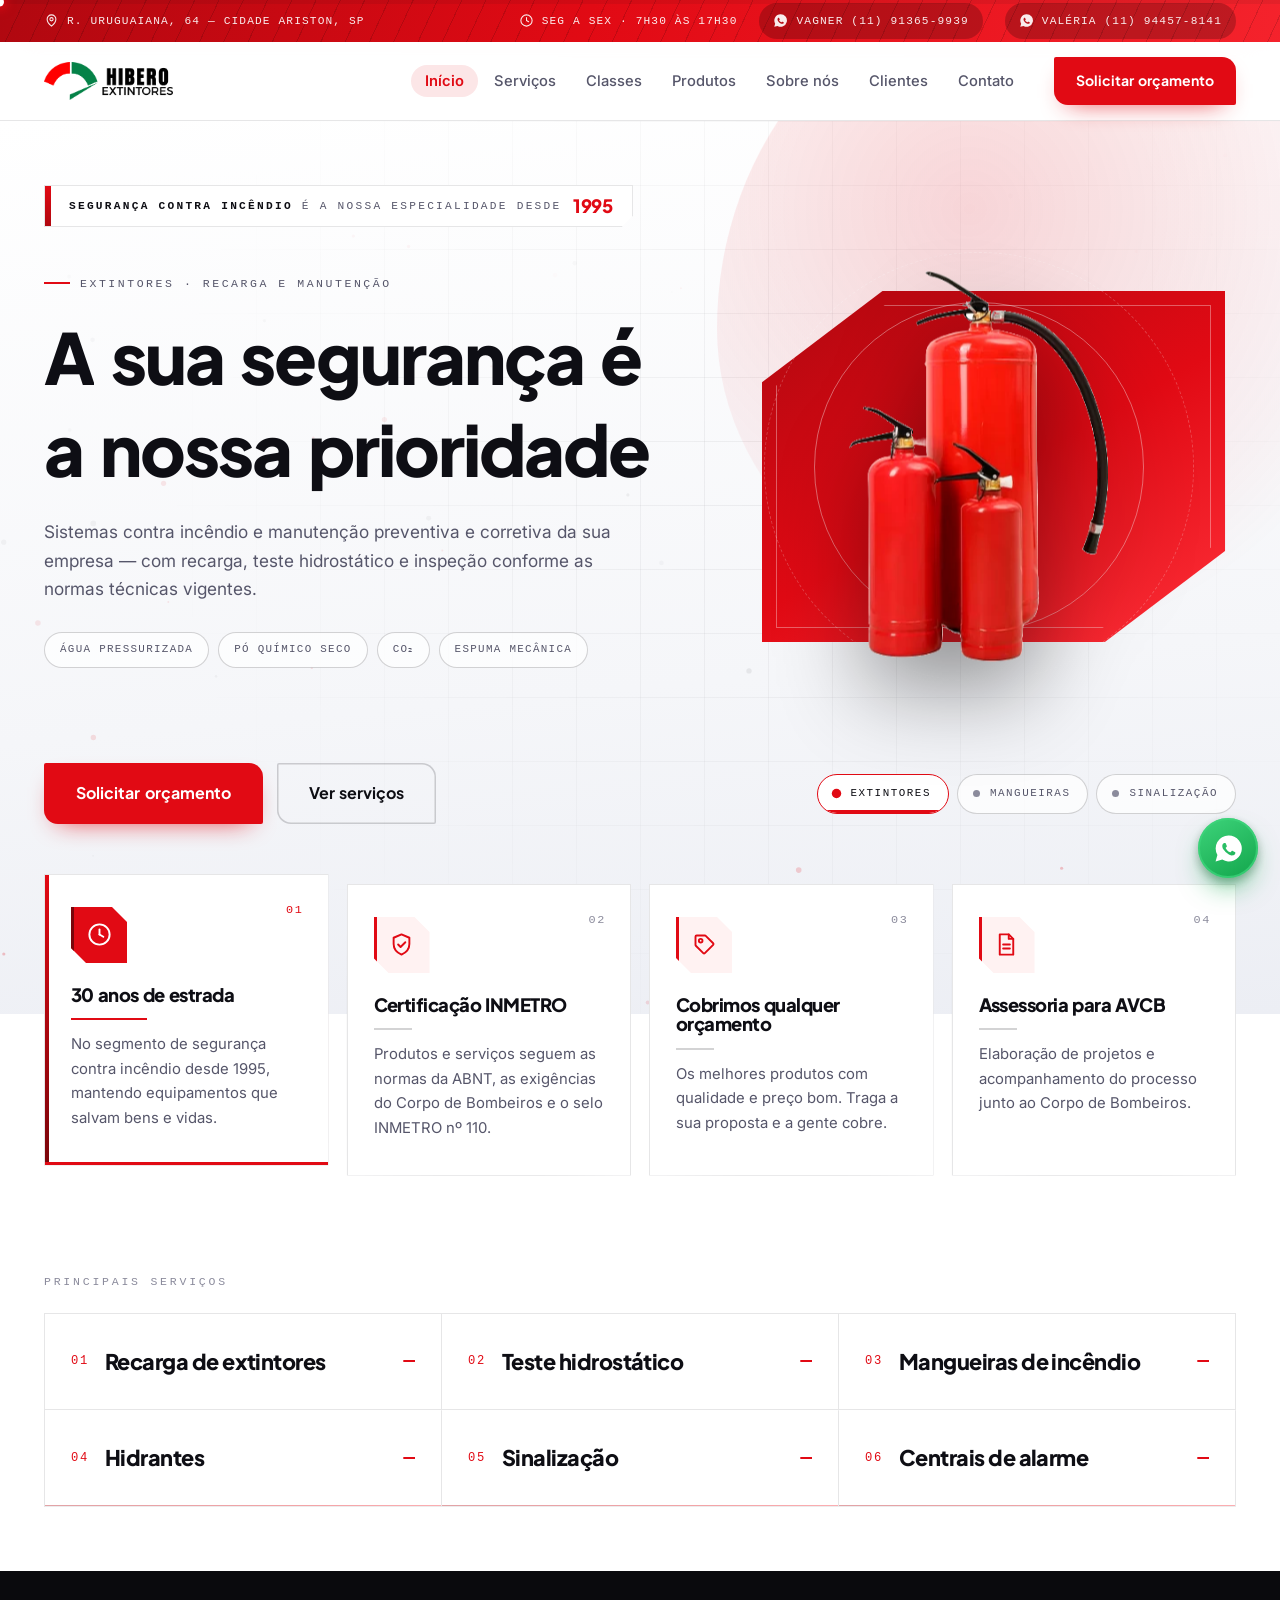
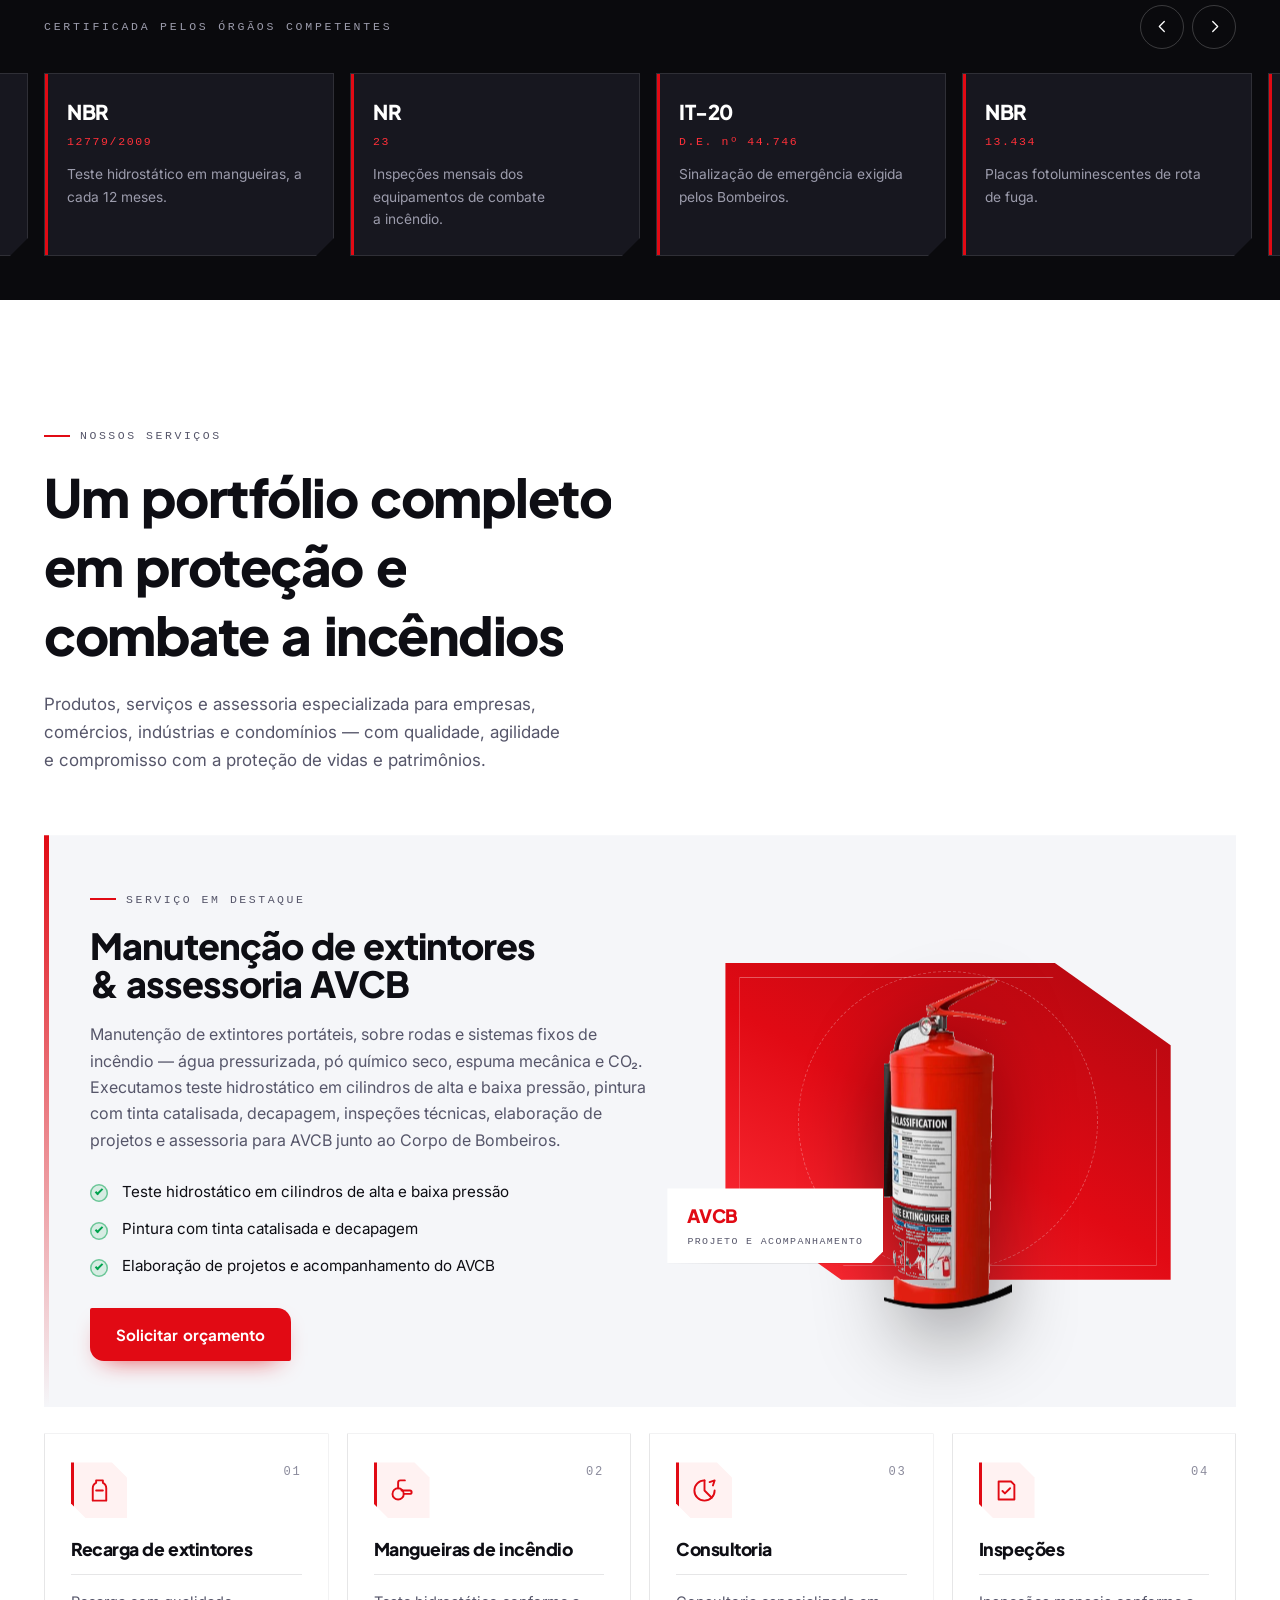
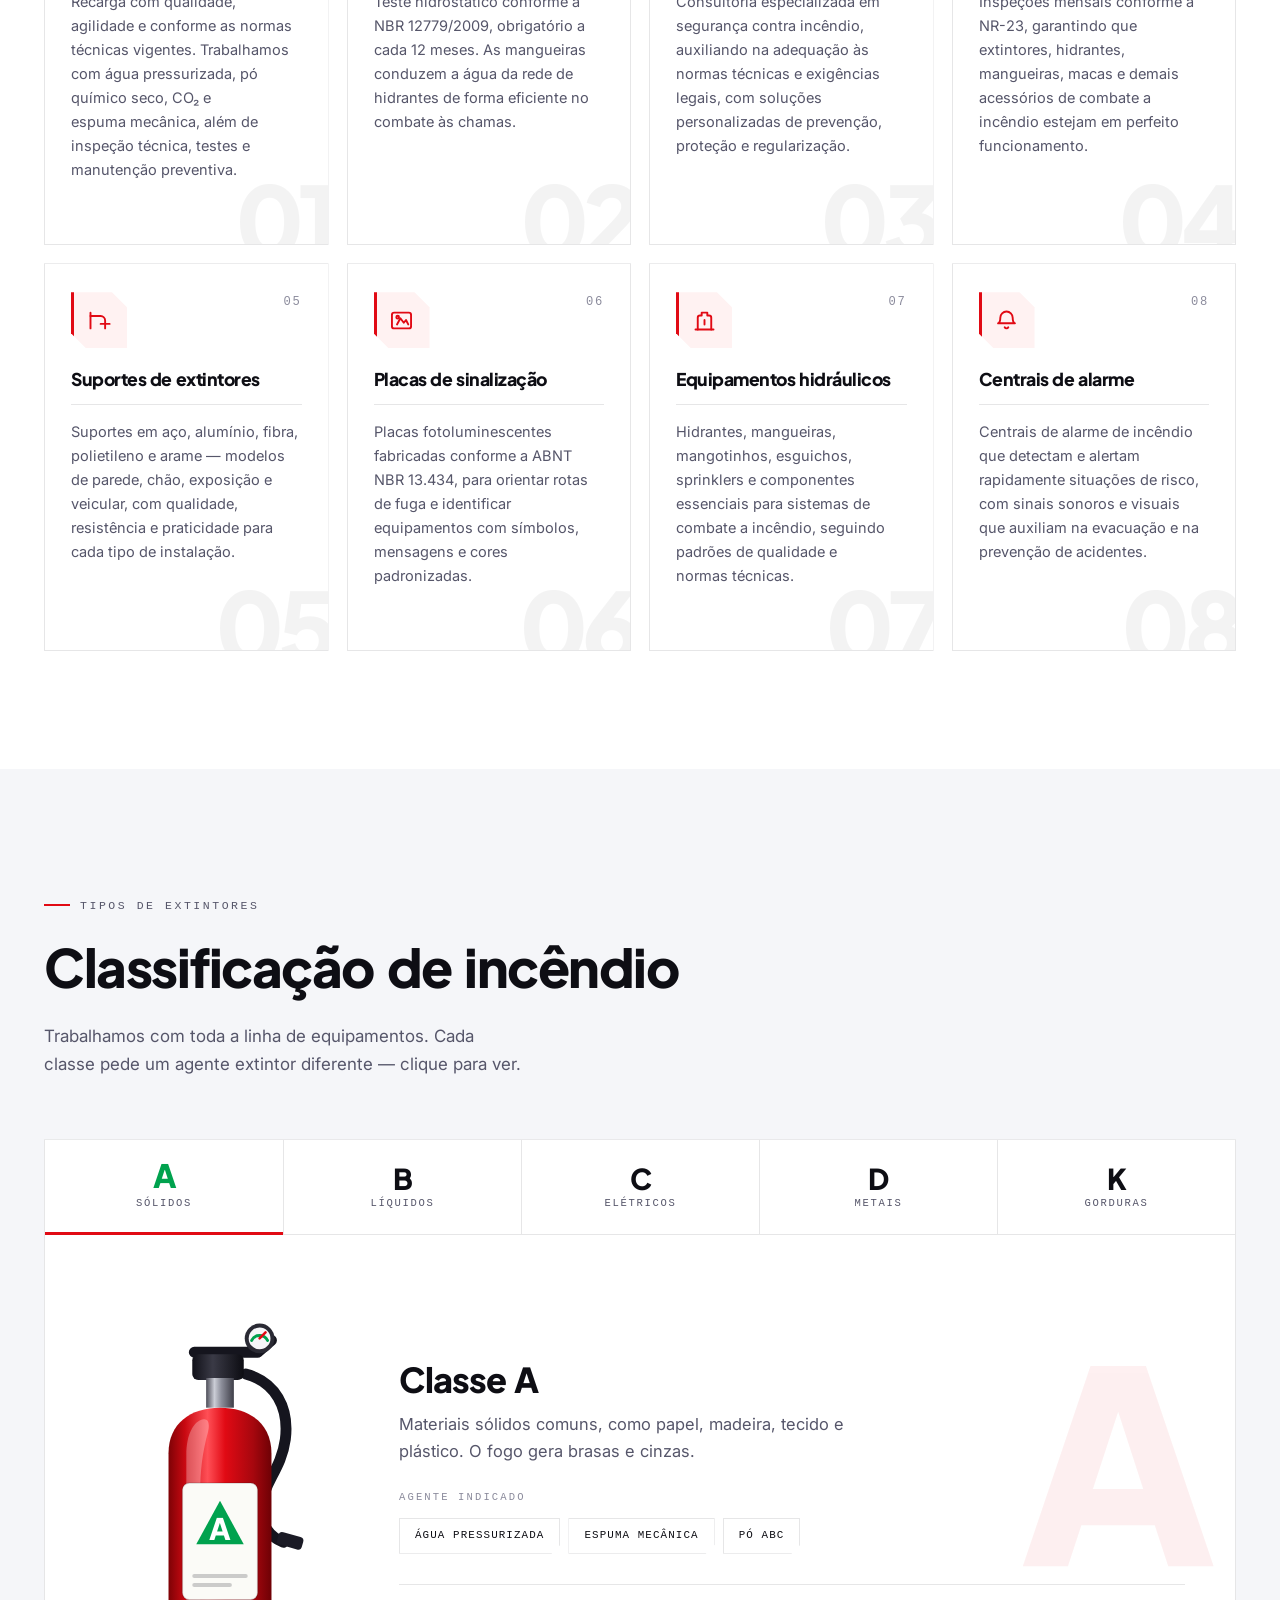
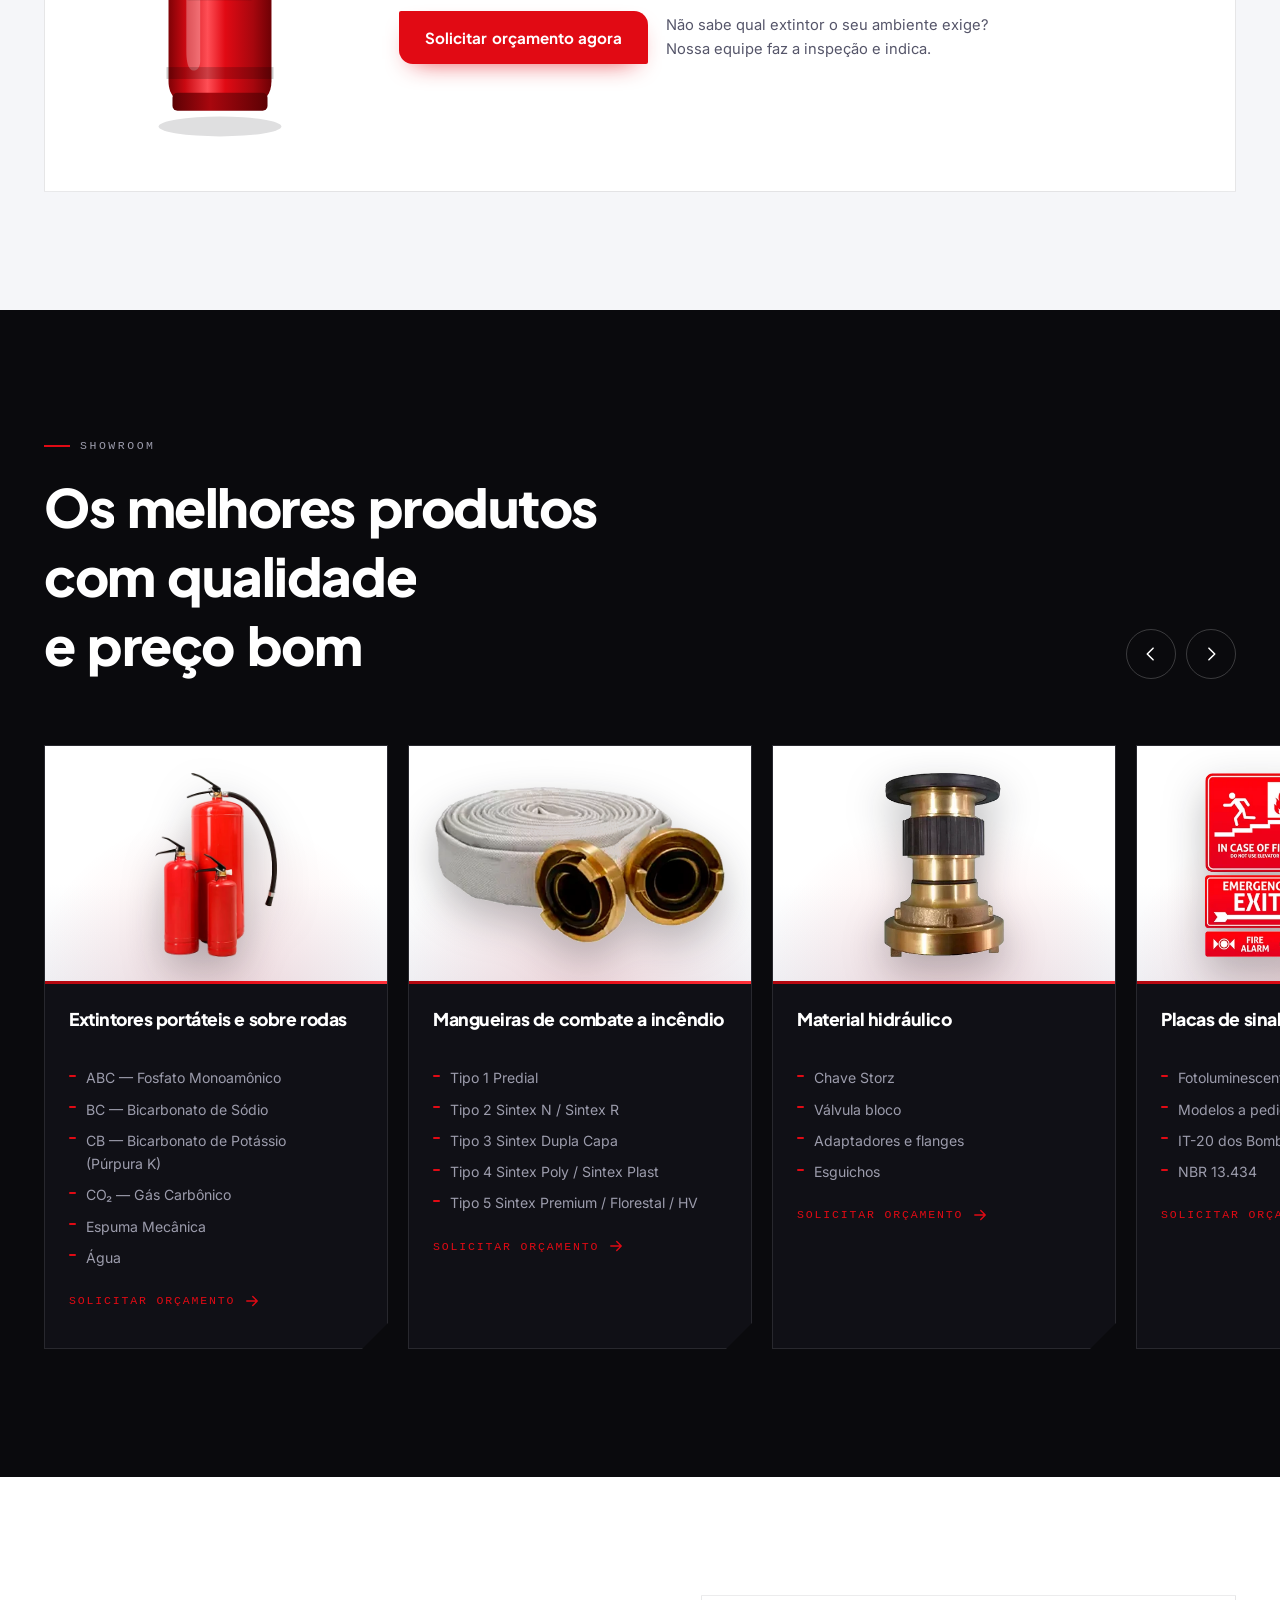
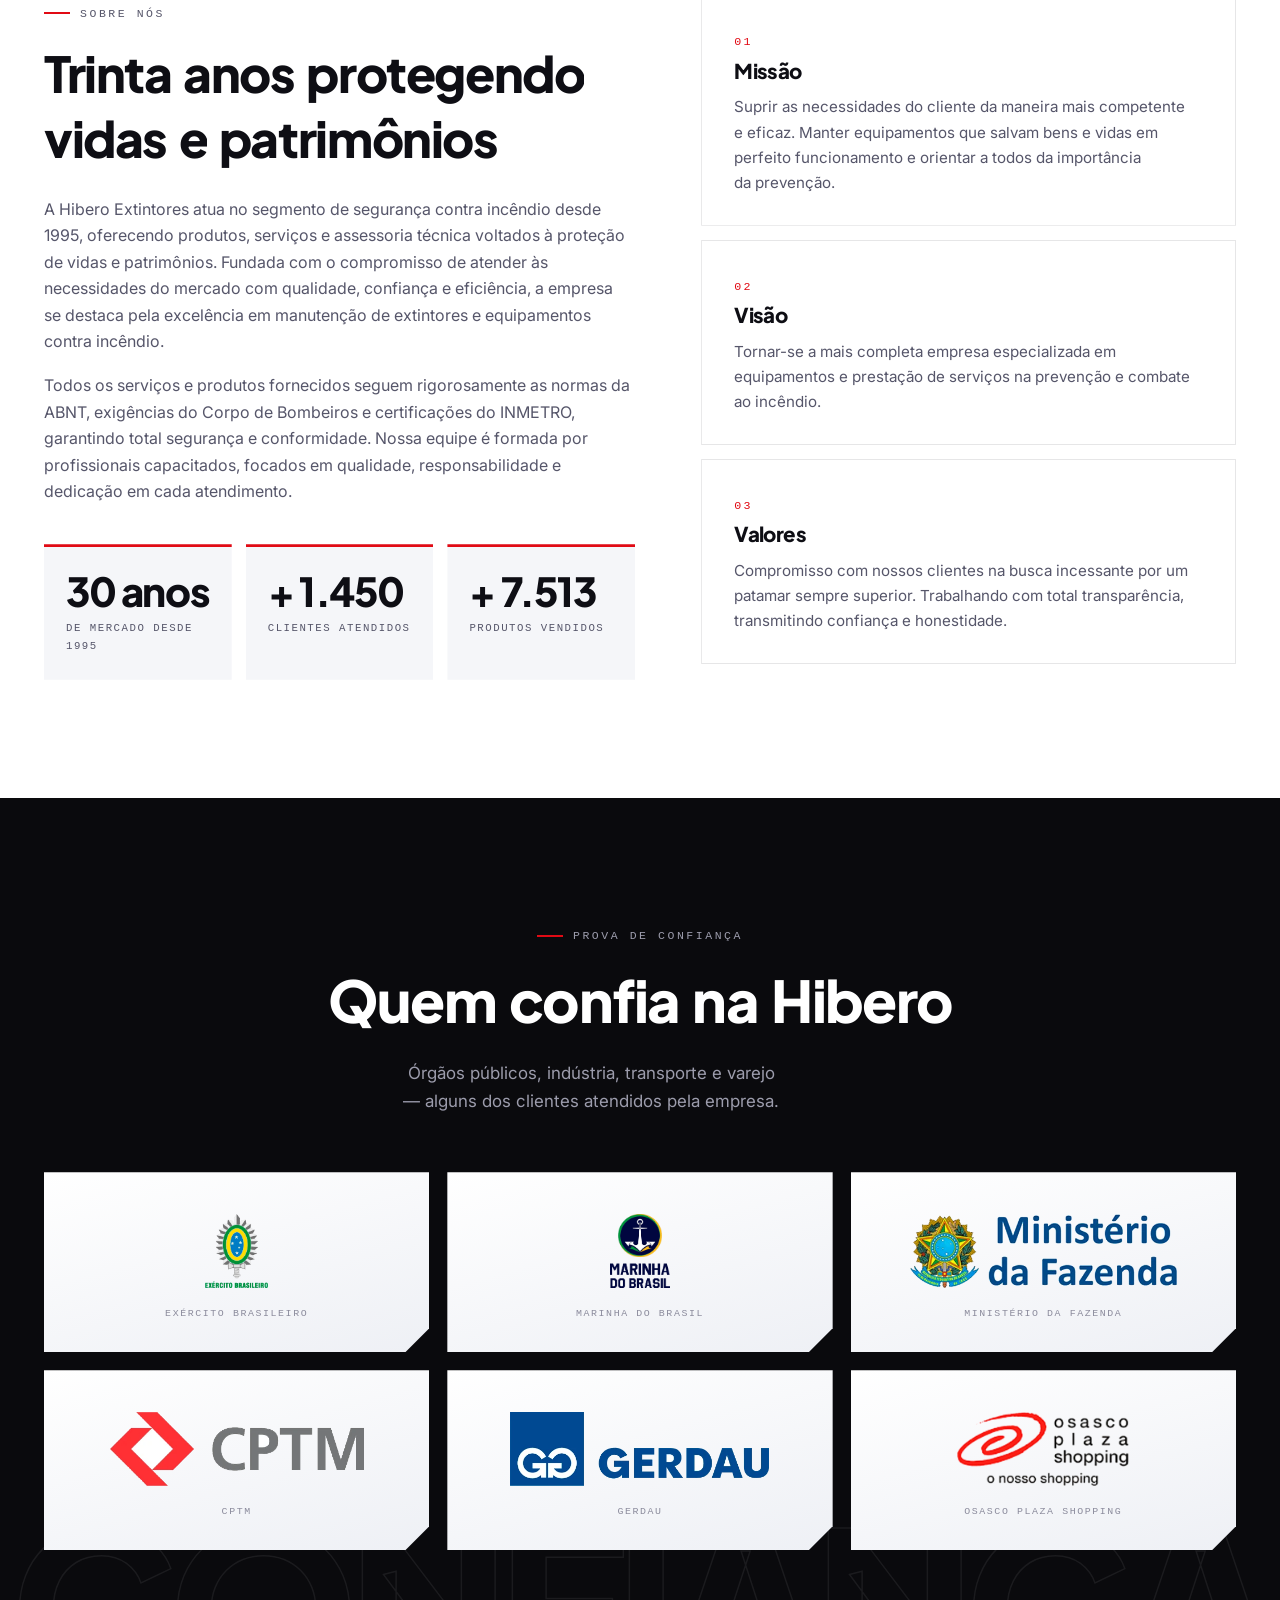
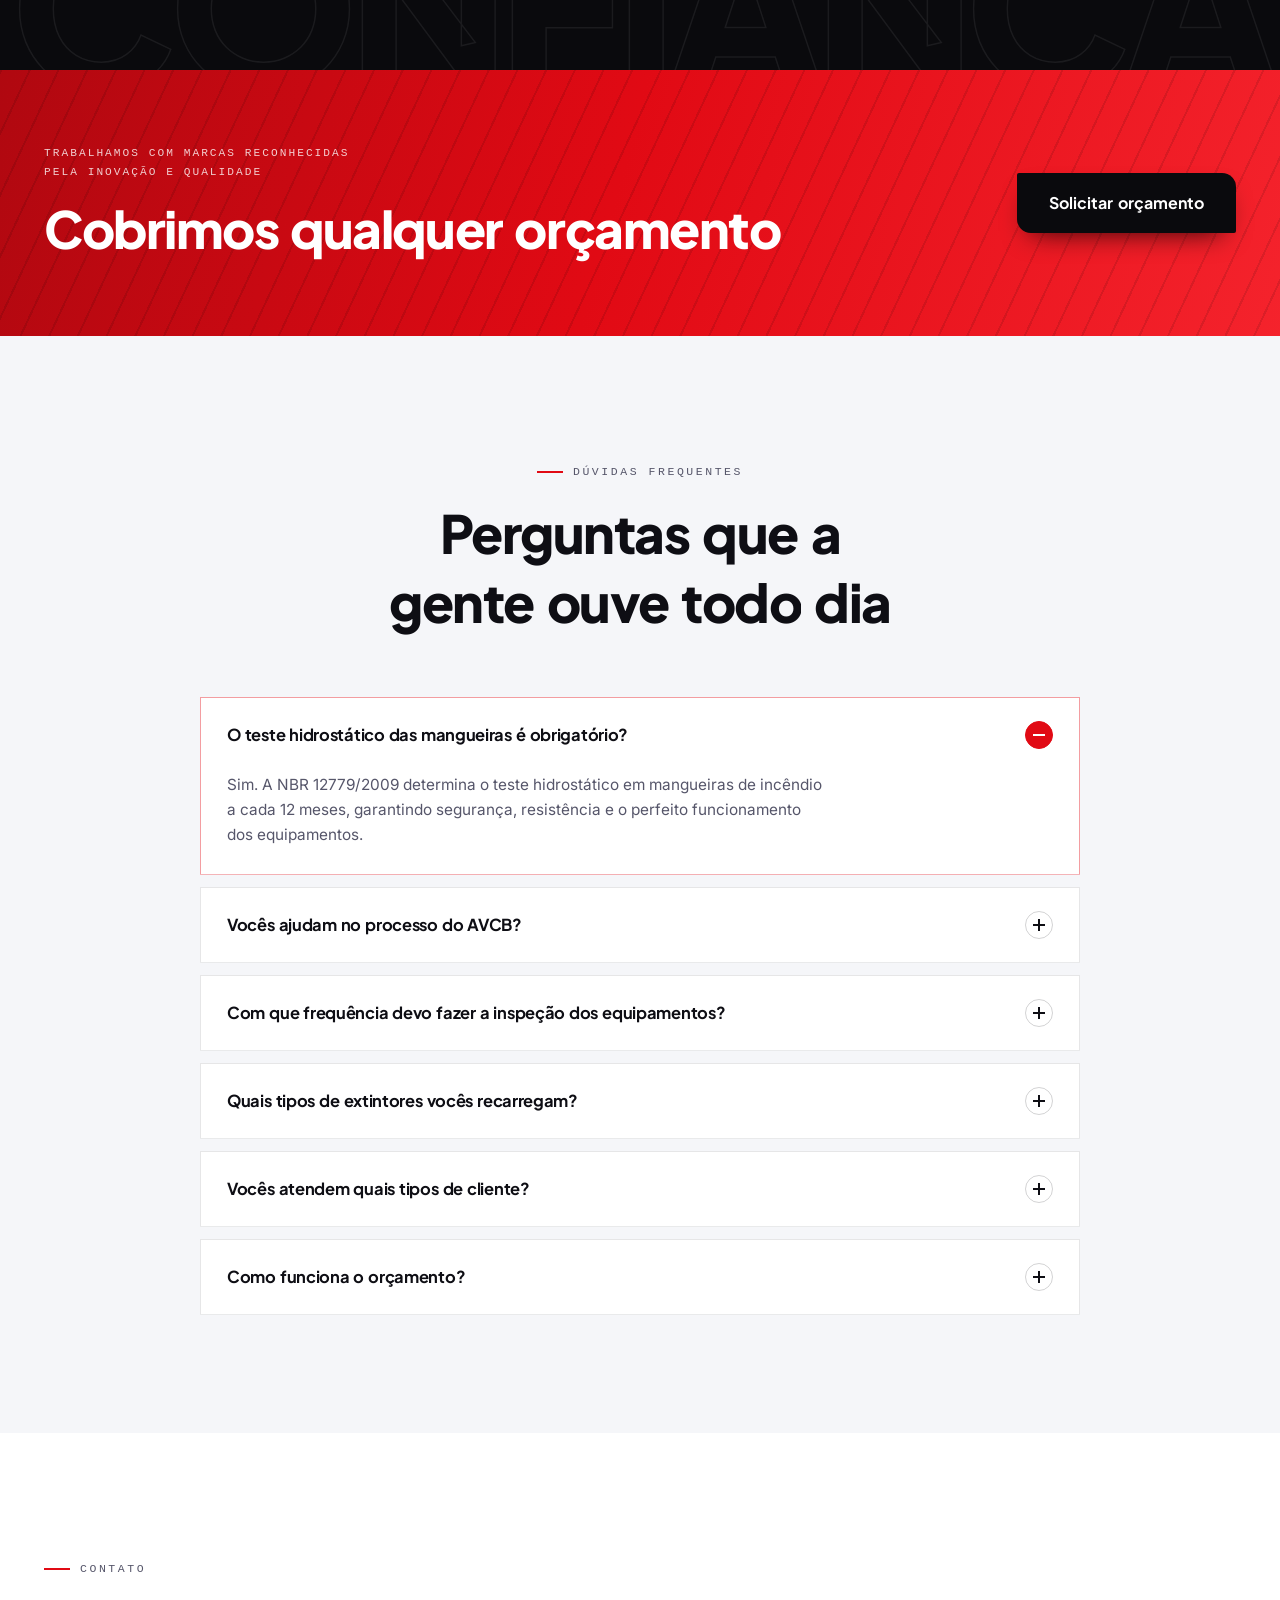
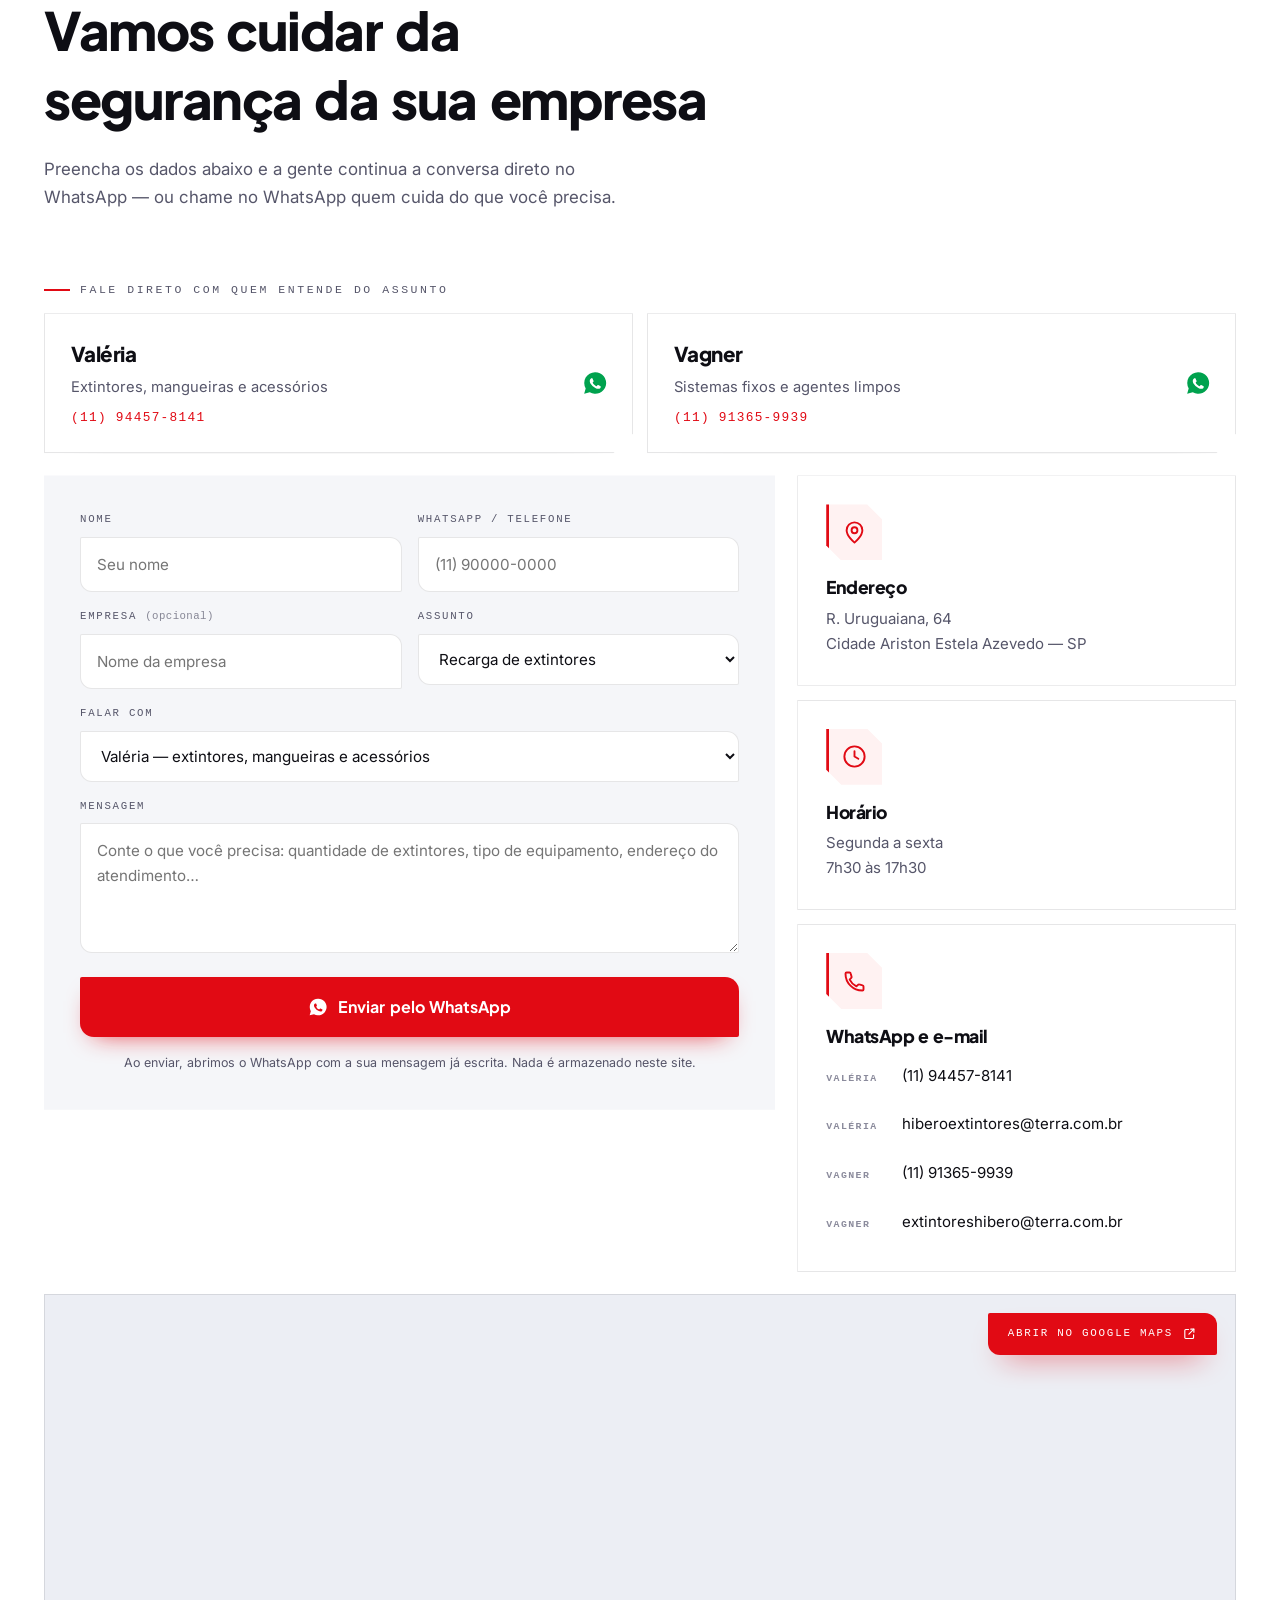
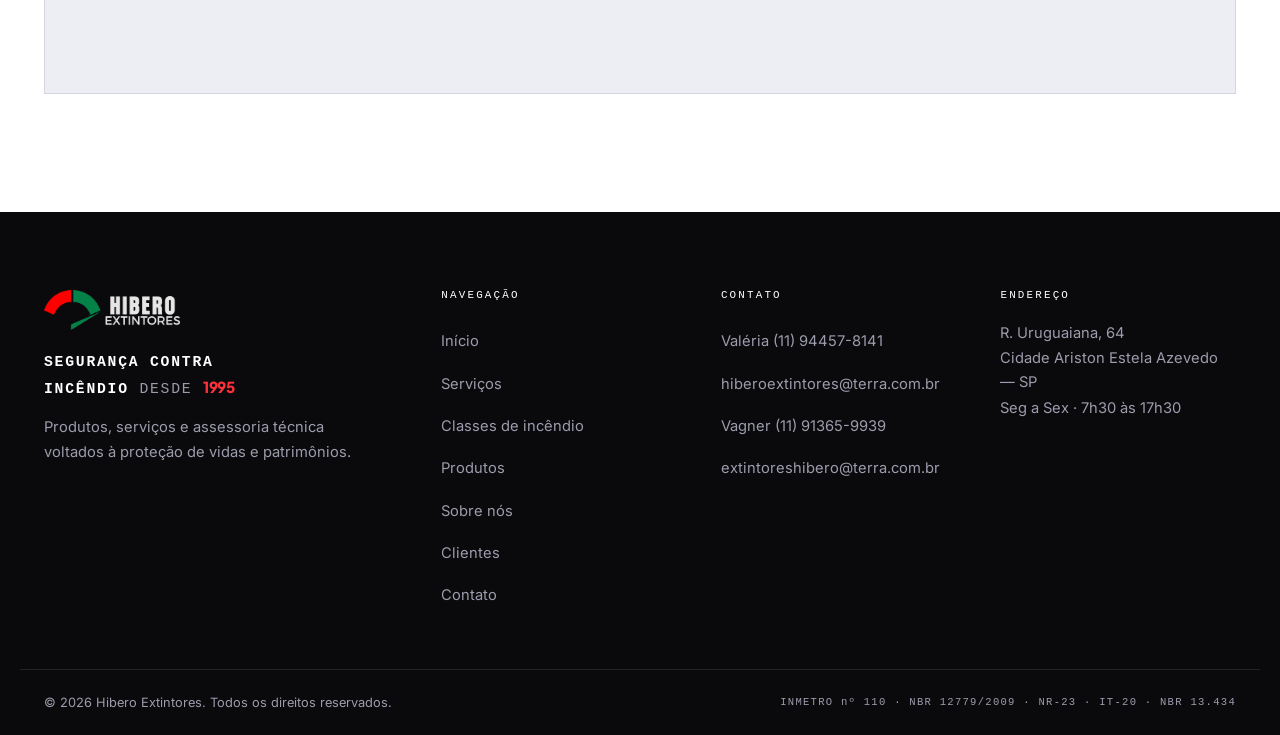
==== commit 5b65fbc9: "Tag do Google Ads (AW-18241339553) no head Co-Authored-By: Claude Opus 5 <noreply@anthropic.com>" ====
--- a/index.html
+++ b/index.html
@@ -3,6 +3,17 @@
 <head>
   <meta charset="UTF-8">
   <meta name="viewport" content="width=device-width, initial-scale=1.0">
+
+  <!-- Google tag (gtag.js) — Google Ads AW-18241339553 -->
+  <script async src="https://www.googletagmanager.com/gtag/js?id=AW-18241339553"></script>
+  <script>
+    window.dataLayer = window.dataLayer || [];
+    function gtag(){dataLayer.push(arguments);}
+    gtag('js', new Date());
+
+    gtag('config', 'AW-18241339553');
+  </script>
+
   <script>
     // Sempre abre no topo: recarregar (F5) ou voltar não deve manter a rolagem
     // antiga. Roda antes da 1ª pintura, então não há "pulo" visível.
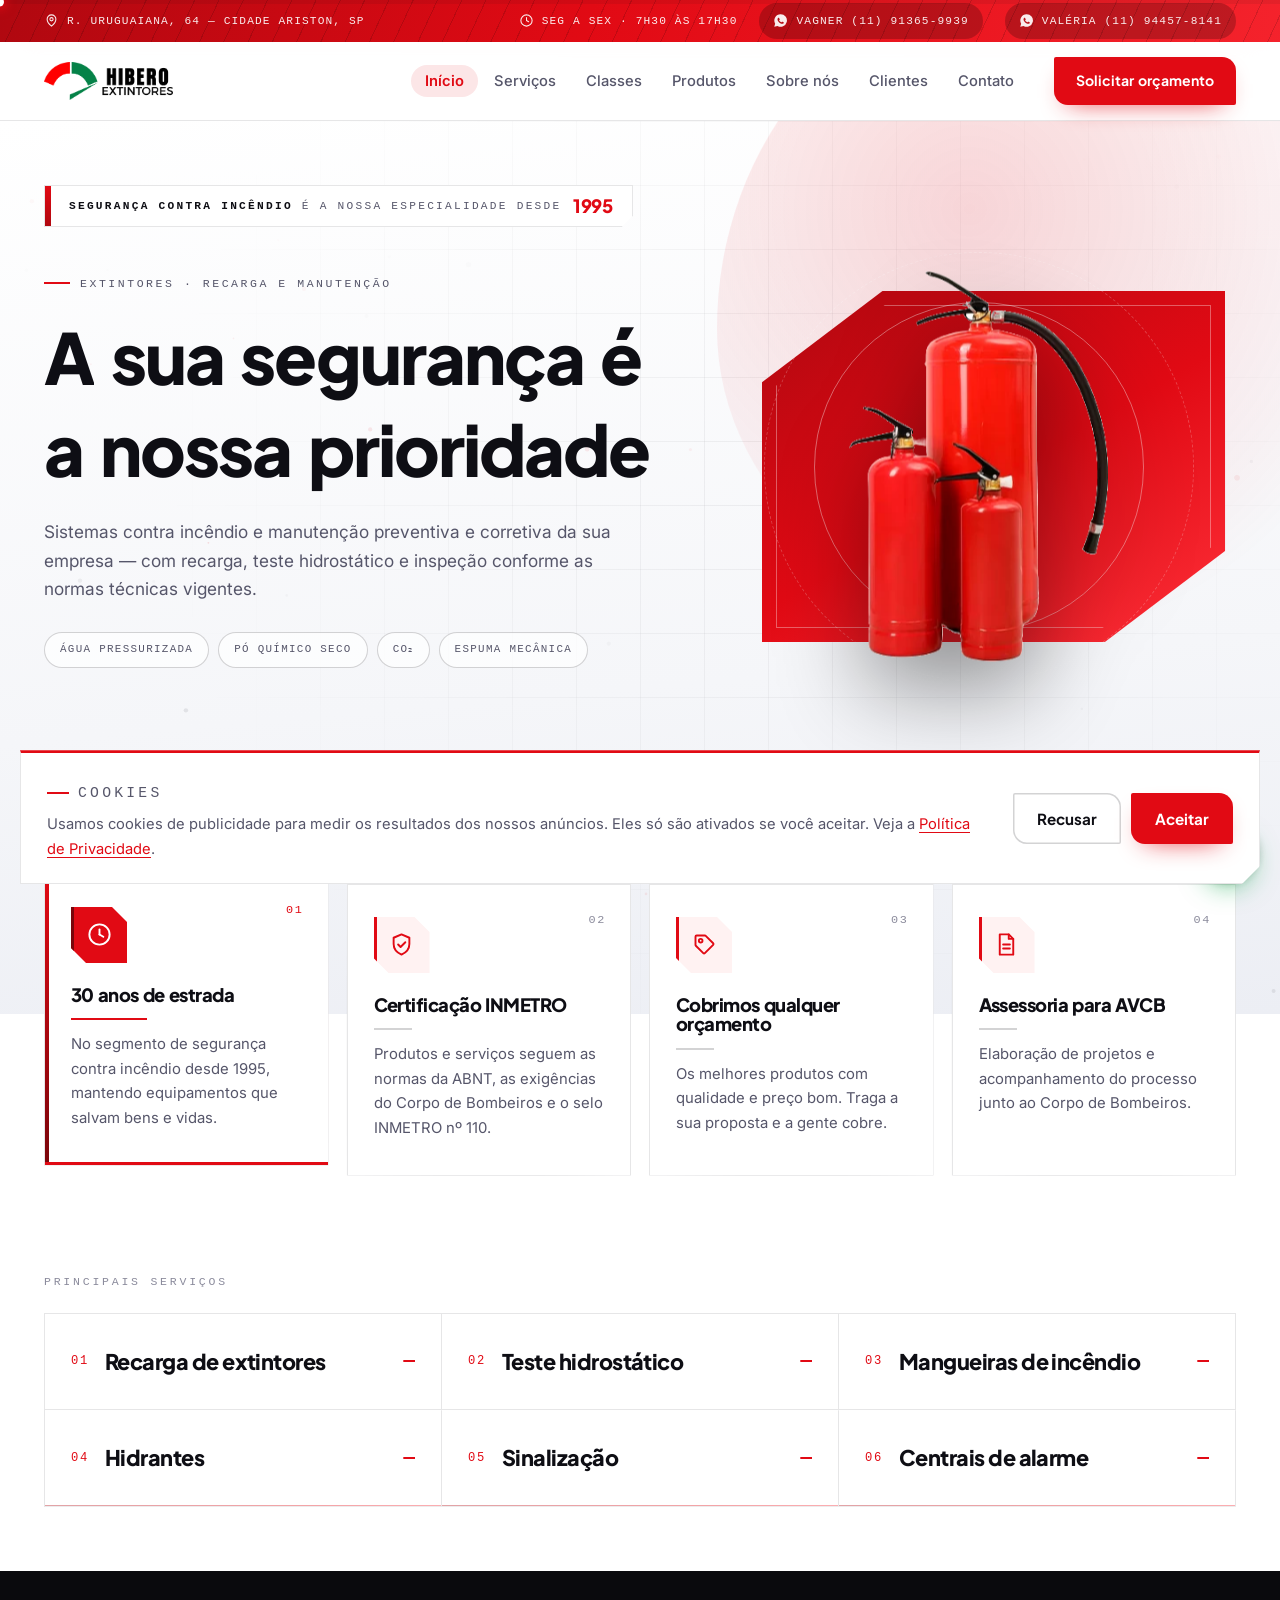
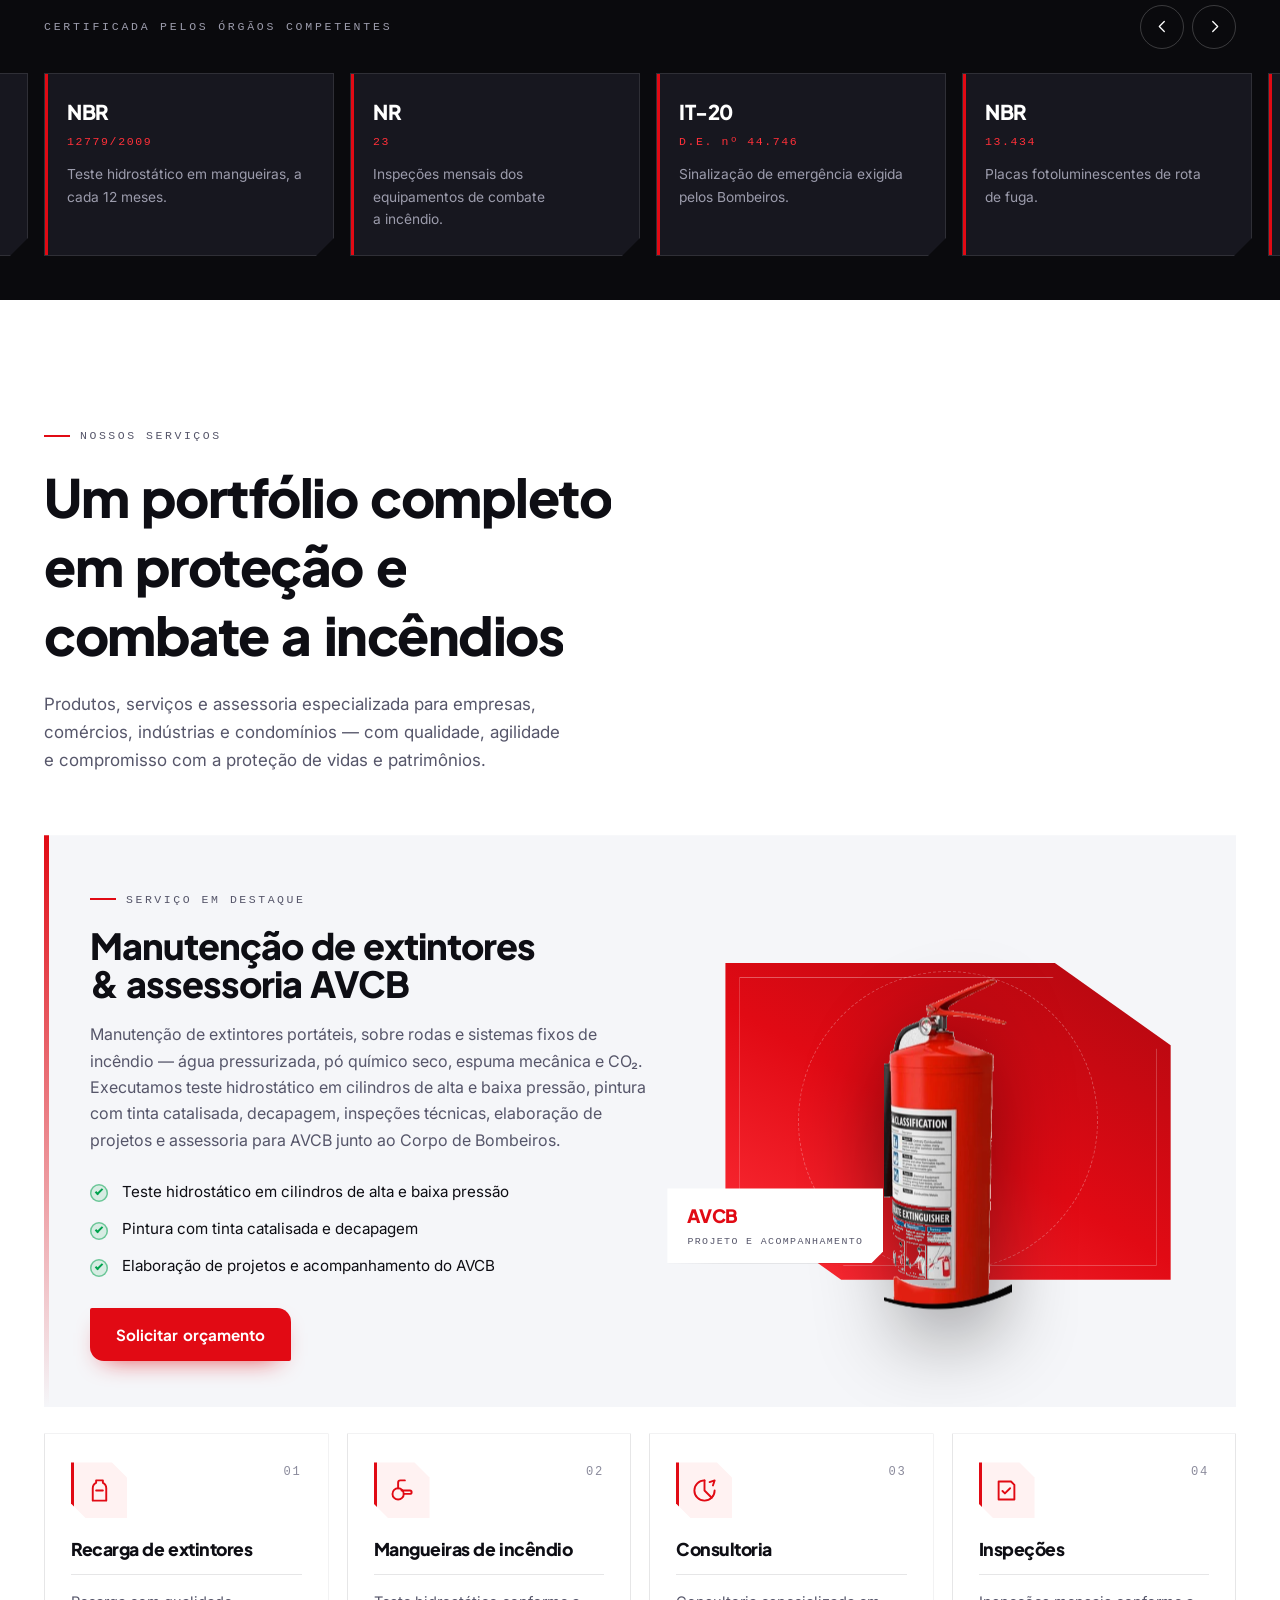
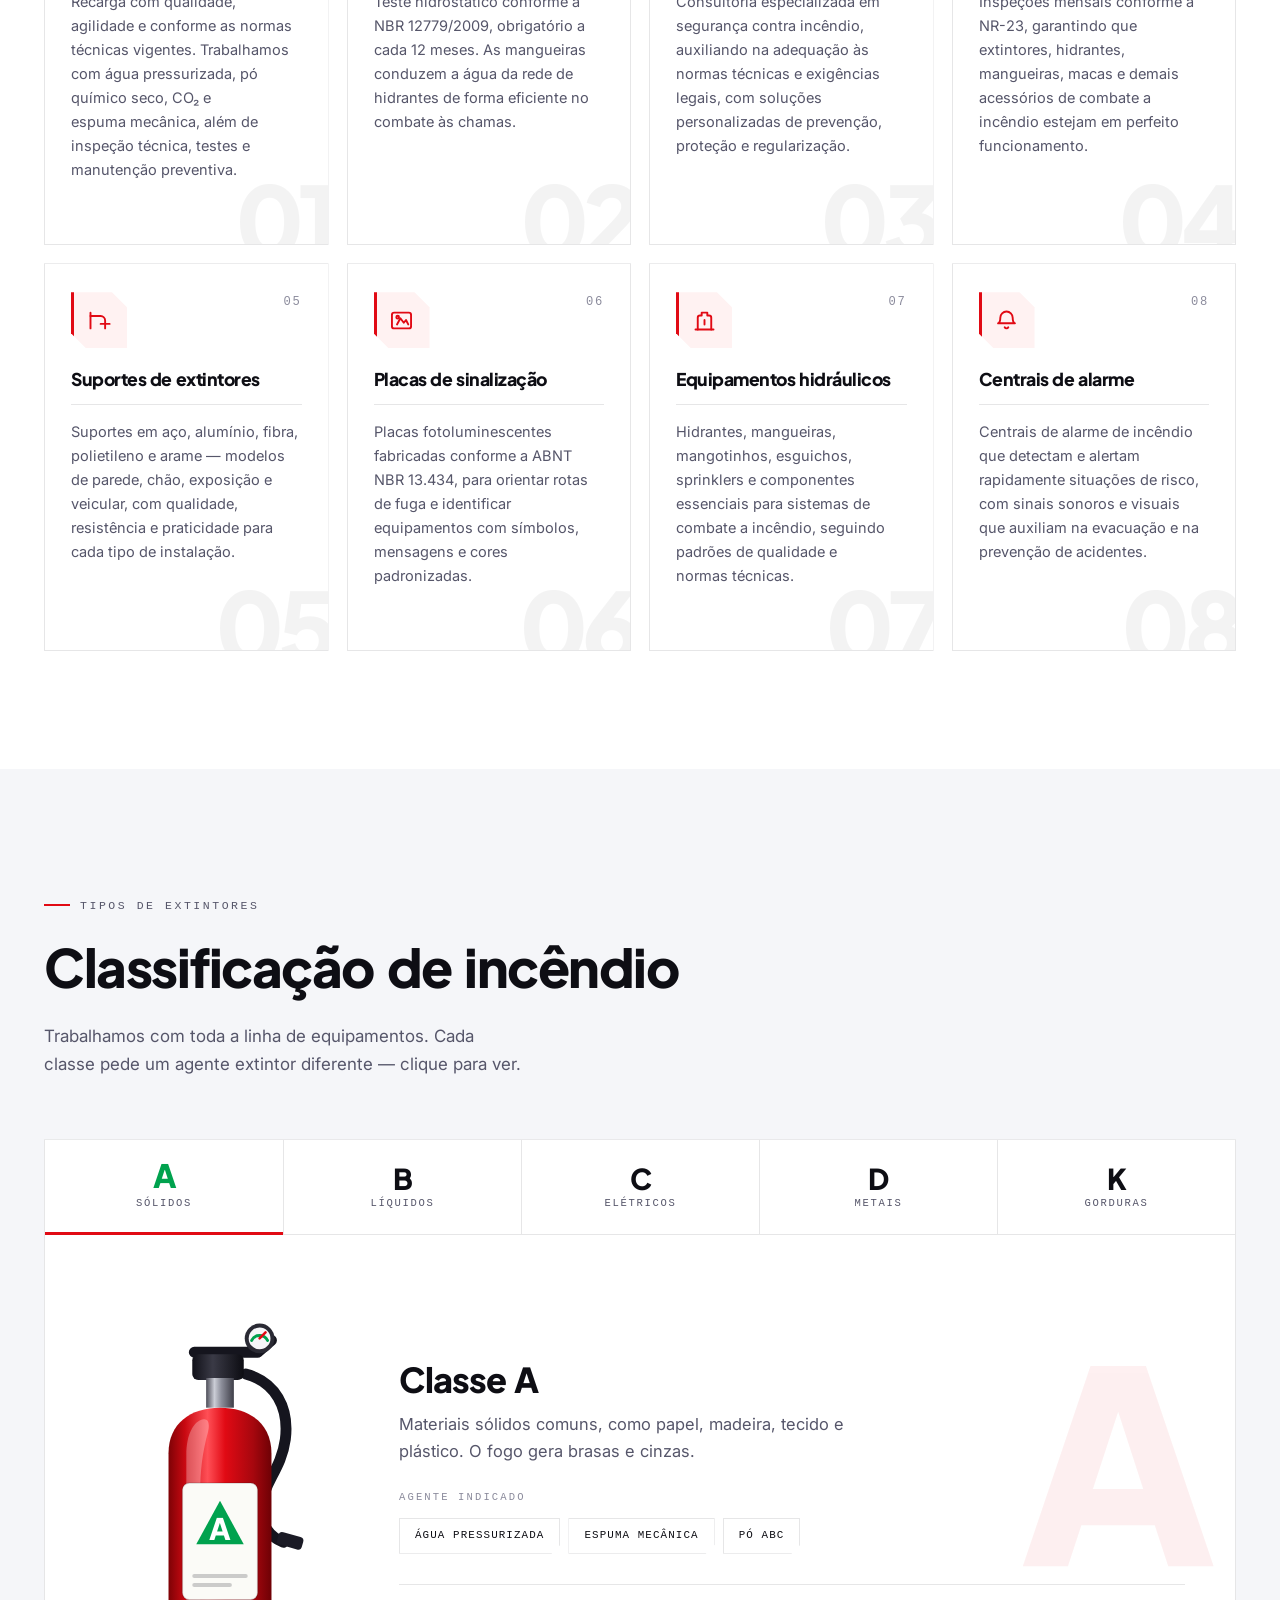
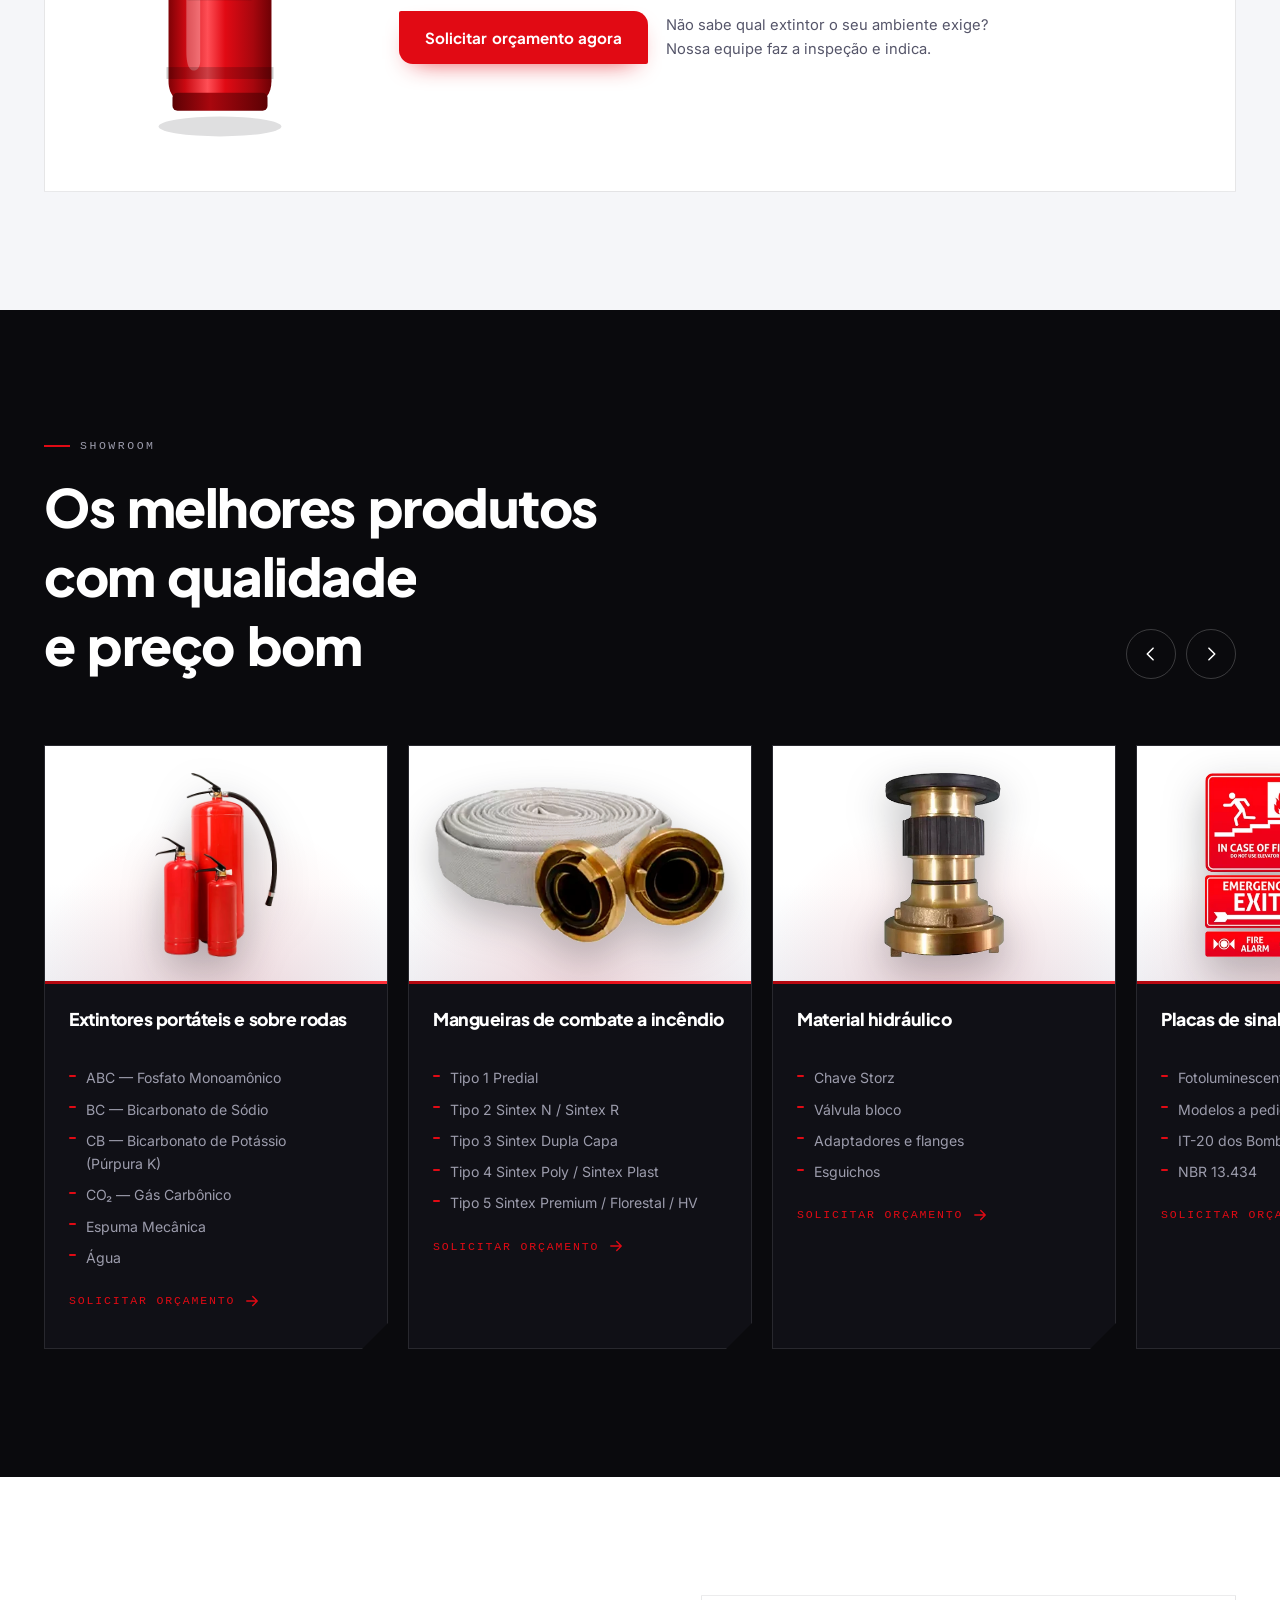
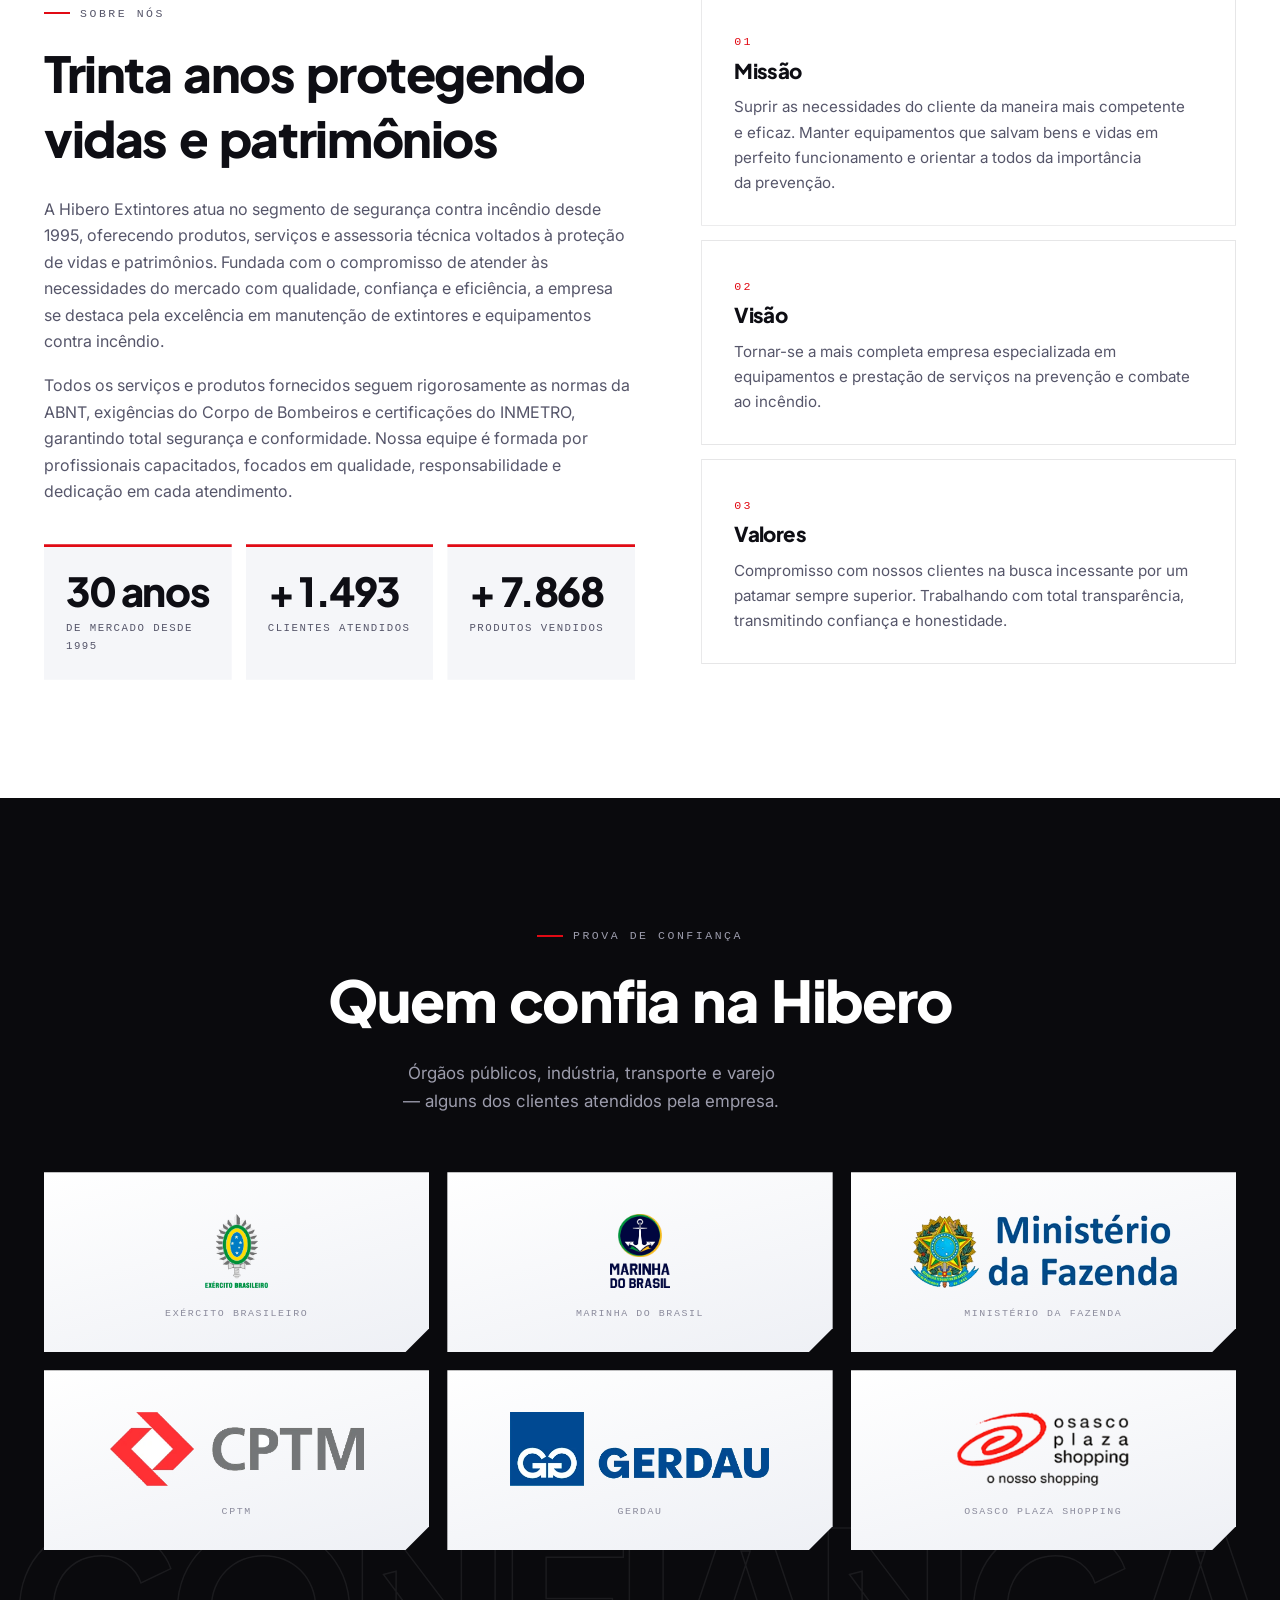
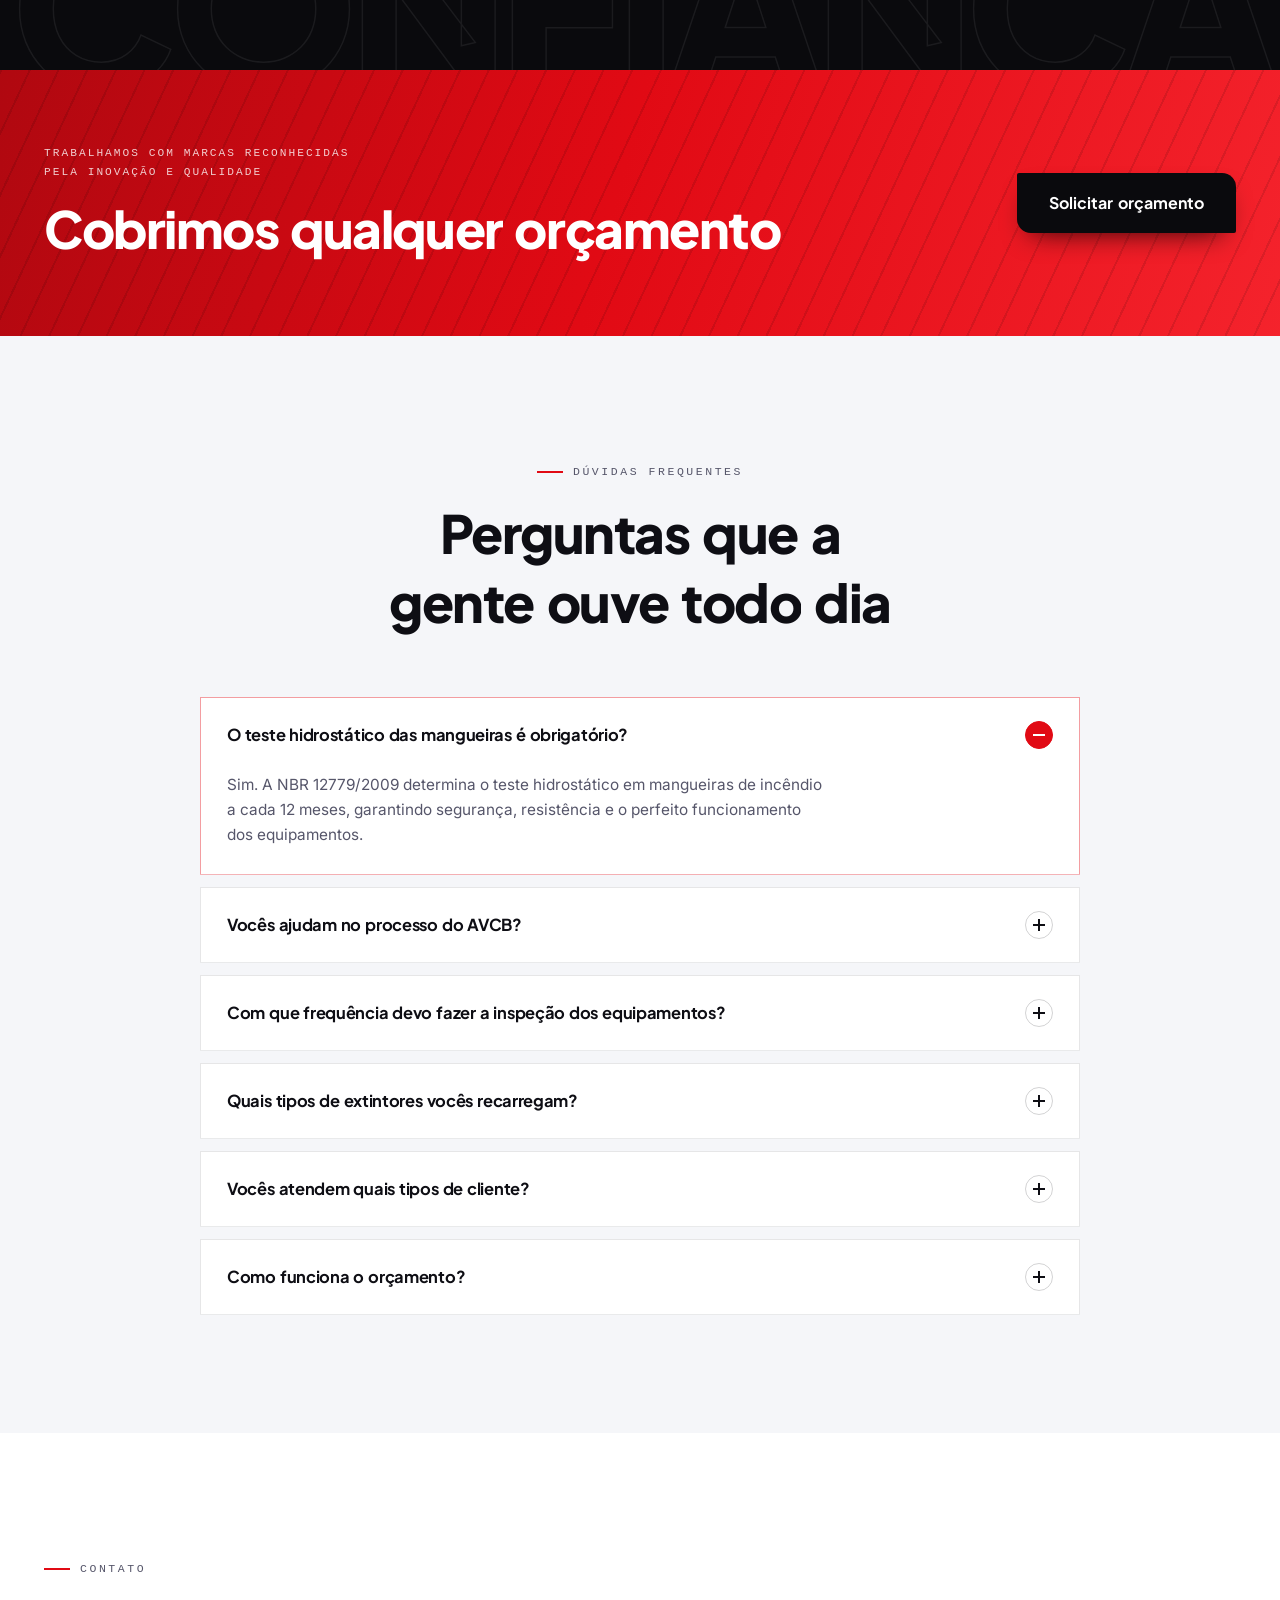
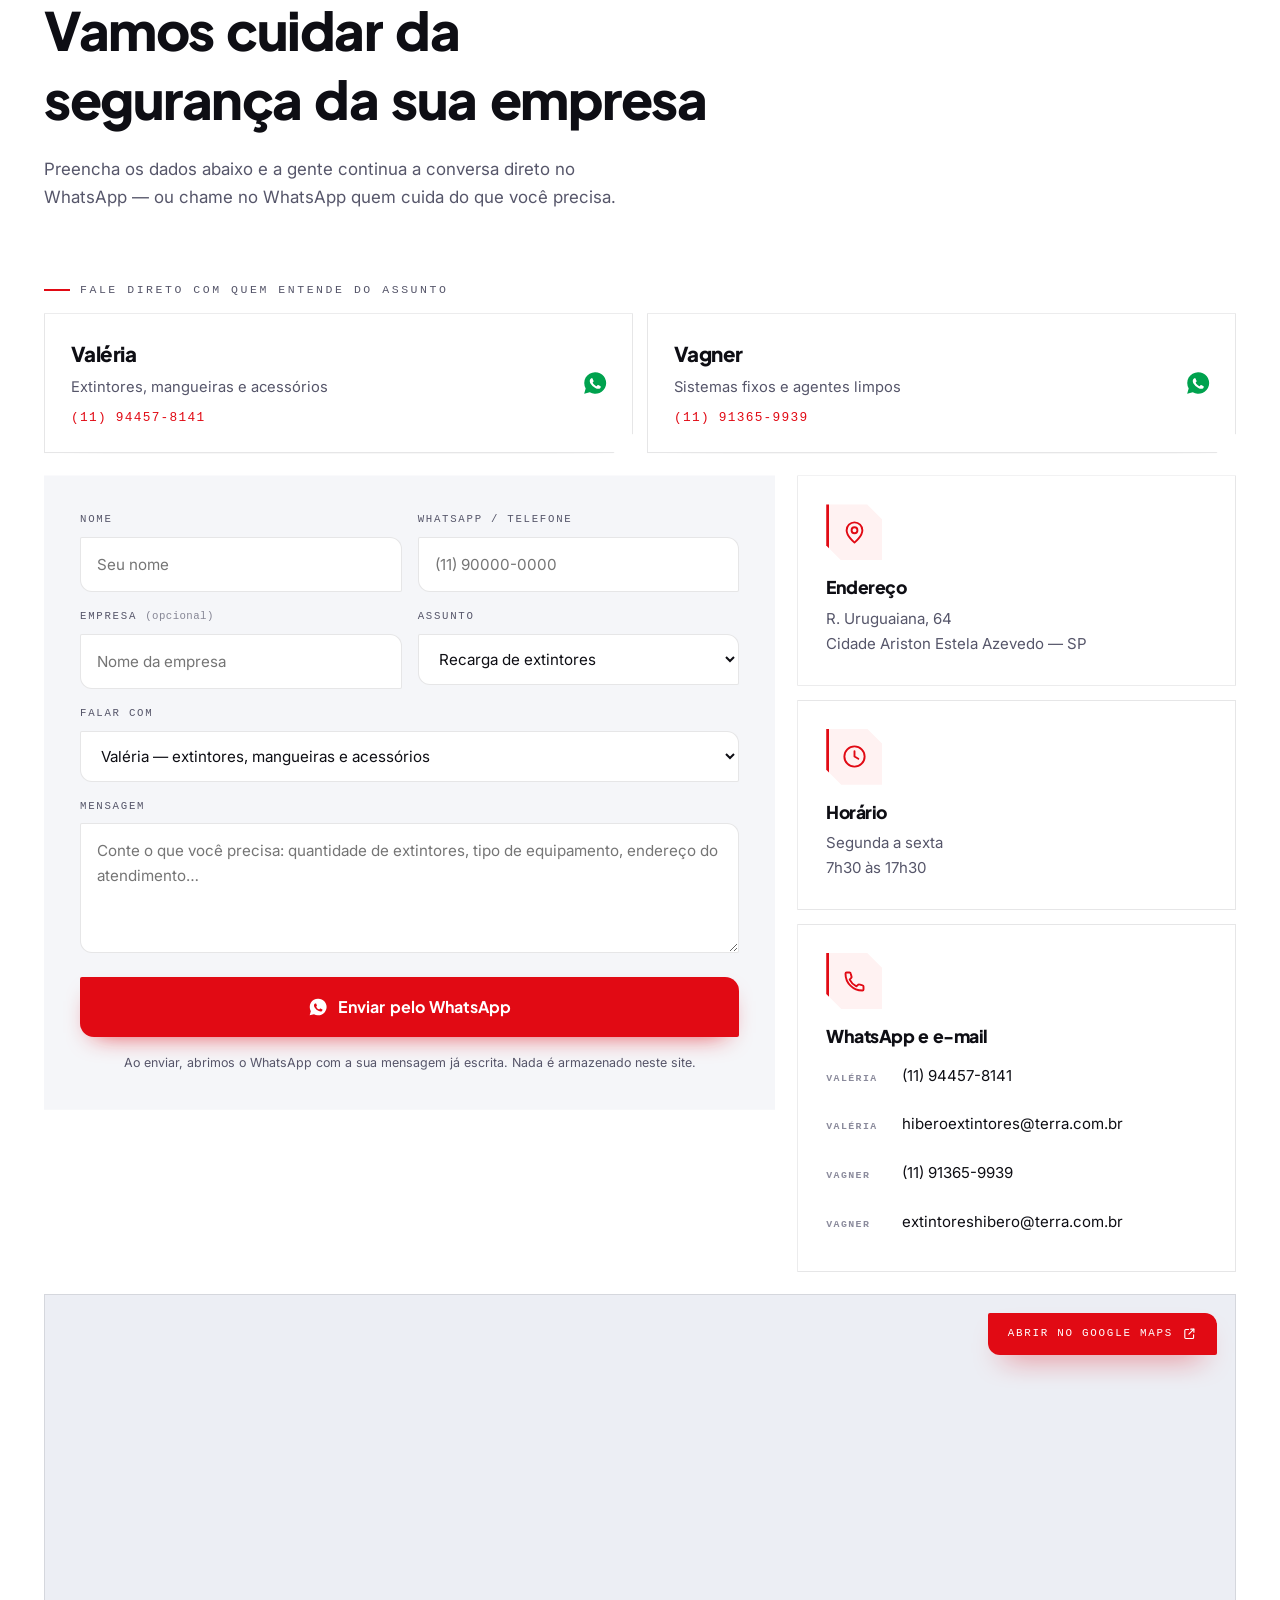
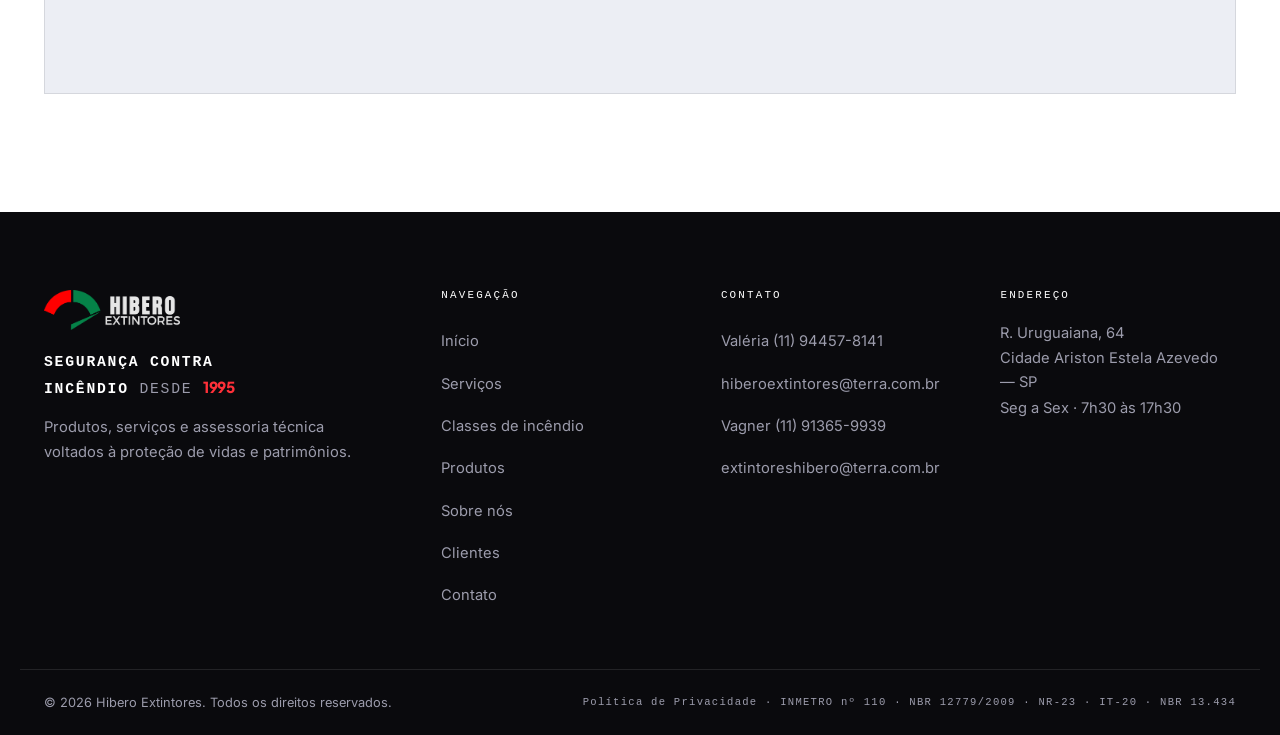
==== commit 7c8c9830: "Politica de privacidade e aviso de cookies com Consent Mode v2 Consentimento nasce negado; cookie de" ====
--- a/index.html
+++ b/index.html
@@ -4,13 +4,32 @@
   <meta charset="UTF-8">
   <meta name="viewport" content="width=device-width, initial-scale=1.0">
 
-  <!-- Google tag (gtag.js) — Google Ads AW-18241339553 -->
-  <script async src="https://www.googletagmanager.com/gtag/js?id=AW-18241339553"></script>
+  <!-- Google tag (gtag.js) — Google Ads AW-18241339553, com Consent Mode v2.
+       Este bloco roda ANTES do gtag.js carregar: o consentimento nasce negado,
+       então nenhum cookie de publicidade é gravado enquanto o visitante não
+       decidir. Se ele já aceitou numa visita anterior, liberamos na hora. -->
   <script>
     window.dataLayer = window.dataLayer || [];
     function gtag(){dataLayer.push(arguments);}
+    gtag('consent', 'default', {
+      ad_storage: 'denied',
+      ad_user_data: 'denied',
+      ad_personalization: 'denied',
+      analytics_storage: 'denied',
+      wait_for_update: 500
+    });
+    try {
+      if (localStorage.getItem('hibero:cookies') === 'aceito') {
+        gtag('consent', 'update', {
+          ad_storage: 'granted', ad_user_data: 'granted',
+          ad_personalization: 'granted', analytics_storage: 'granted'
+        });
+      }
+    } catch (e) {}
+  </script>
+  <script async src="https://www.googletagmanager.com/gtag/js?id=AW-18241339553"></script>
+  <script>
     gtag('js', new Date());
-
     gtag('config', 'AW-18241339553');
   </script>
 
@@ -42,7 +61,7 @@
   <link rel="preconnect" href="https://fonts.gstatic.com" crossorigin>
   <link href="https://fonts.googleapis.com/css2?family=Plus+Jakarta+Sans:wght@500;600;700;800&family=Inter:wght@400;500;600&display=swap" rel="stylesheet">
 
-  <link rel="stylesheet" href="css/style.css?v=2">
+  <link rel="stylesheet" href="css/style.css?v=3">
 
   <!-- Dados estruturados: negócio local -->
   <script type="application/ld+json">
@@ -921,7 +940,7 @@
 
   <div class="wrap ftr__bar">
     <p>© <span id="yr">2026</span> Hibero Extintores. Todos os direitos reservados.</p>
-    <p class="ftr__norms">INMETRO nº 110 · NBR 12779/2009 · NR-23 · IT-20 · NBR 13.434</p>
+    <p class="ftr__norms"><a href="politica-de-privacidade.html">Política de Privacidade</a> · INMETRO nº 110 · NBR 12779/2009 · NR-23 · IT-20 · NBR 13.434</p>
   </div>
 </footer>
 
@@ -934,6 +953,20 @@
 <!-- Voltar ao topo -->
 <button class="totop" id="totop" aria-label="Voltar ao topo"><svg viewBox="0 0 24 24"><path d="m6 14 6-6 6 6"/></svg></button>
 
-<script src="js/main.js?v=2"></script>
+<!-- Aviso de cookies -->
+<div class="ck" id="ck" role="dialog" aria-live="polite" aria-label="Aviso de cookies" hidden>
+  <div class="ck__in">
+    <div class="ck__tx">
+      <p class="ck__lb"><i></i>Cookies</p>
+      <p>Usamos cookies de publicidade para medir os resultados dos nossos anúncios. Eles só são ativados se você aceitar. Veja a <a href="politica-de-privacidade.html">Política de Privacidade</a>.</p>
+    </div>
+    <div class="ck__btns">
+      <button class="btn btn--outline" type="button" data-ck="recusado">Recusar</button>
+      <button class="btn btn--red" type="button" data-ck="aceito">Aceitar</button>
+    </div>
+  </div>
+</div>
+
+<script src="js/main.js?v=3"></script>
 </body>
 </html>
--- a/css/style.css
+++ b/css/style.css
@@ -1154,6 +1154,70 @@
 .totop.is-on{ opacity:1; visibility:visible; transform:none; }
 .totop:hover{ background:var(--red); border-color:var(--red); }
 .totop:hover svg{ stroke:#fff; }
+
+/* =========================================================================
+   PÁGINA LEGAL (política de privacidade)
+   ========================================================================= */
+.legal{ padding-top:84px; }
+.legal h1{ font-size:clamp(2.1rem,4.6vw,3.2rem); }
+.legal__date{
+  margin-top:18px; font-family:var(--mono); font-size:.7rem;
+  letter-spacing:.16em; text-transform:uppercase; color:var(--tx-3);
+}
+.legal__body{ max-width:76ch; }
+.legal__body h2{
+  font-size:clamp(1.2rem,2.2vw,1.5rem); margin:44px 0 14px; padding-top:24px;
+  border-top:1px solid var(--line);
+}
+.legal__body h2:first-child{ margin-top:0; padding-top:0; border-top:0; }
+.legal__body p{ color:var(--tx-2); margin-bottom:14px; }
+.legal__body b{ color:var(--tx); font-weight:600; }
+.legal__body a{ color:var(--red); text-decoration:underline; text-underline-offset:3px; }
+.legal__body a:hover{ color:var(--red-2); }
+.legal__ul{ display:grid; gap:11px; margin:0 0 16px; }
+.legal__ul li{ position:relative; padding-left:22px; color:var(--tx-2); }
+.legal__ul li::before{
+  content:""; position:absolute; left:0; top:.62em; width:8px; height:2px;
+  border-radius:1px; background:var(--red);
+}
+.legal__body .btn{ margin-top:6px; }
+.legal__back{ margin-top:48px; padding-top:26px; border-top:1px solid var(--line); }
+
+/* =========================================================================
+   AVISO DE COOKIES
+   ========================================================================= */
+.ck{
+  position:fixed; left:0; right:0; bottom:0; z-index:95;
+  padding:0 16px 16px;
+  transform:translateY(120%); transition:transform .6s var(--ease-o);
+}
+.ck.is-on{ transform:none; }
+.ck[hidden]{ display:none; }
+.ck__in{
+  max-width:var(--wrap); margin:0 auto;
+  display:flex; align-items:center; gap:26px; flex-wrap:wrap;
+  padding:22px 26px; background:#fff;
+  border:1px solid var(--line); border-top:3px solid var(--red);
+  clip-path:polygon(0 0, 100% 0, 100% calc(100% - 18px), calc(100% - 18px) 100%, 0 100%);
+  box-shadow:0 30px 70px -30px rgba(14,14,20,.55);
+}
+.ck__tx{ flex:1 1 380px; min-width:0; }
+.ck__lb{
+  display:inline-flex; align-items:center; gap:9px; margin-bottom:7px;
+  font-family:var(--mono); font-size:.66rem; letter-spacing:.22em; text-transform:uppercase; color:var(--tx-3);
+}
+.ck__lb i{ width:22px; height:2px; background:var(--red); }
+.ck__tx p{ font-size:.92rem; color:var(--tx-2); }
+.ck__tx a{ color:var(--red); text-decoration:underline; text-underline-offset:3px; }
+.ck__btns{ display:flex; gap:10px; flex:0 0 auto; }
+.ck__btns .btn{ padding:13px 24px; }
+
+@media (max-width:680px){
+  .ck{ padding:0 10px 10px; }
+  .ck__in{ padding:20px; gap:16px; }
+  .ck__btns{ width:100%; }
+  .ck__btns .btn{ flex:1; justify-content:center; }
+}
 
 /* =========================================================================
    RESPONSIVO
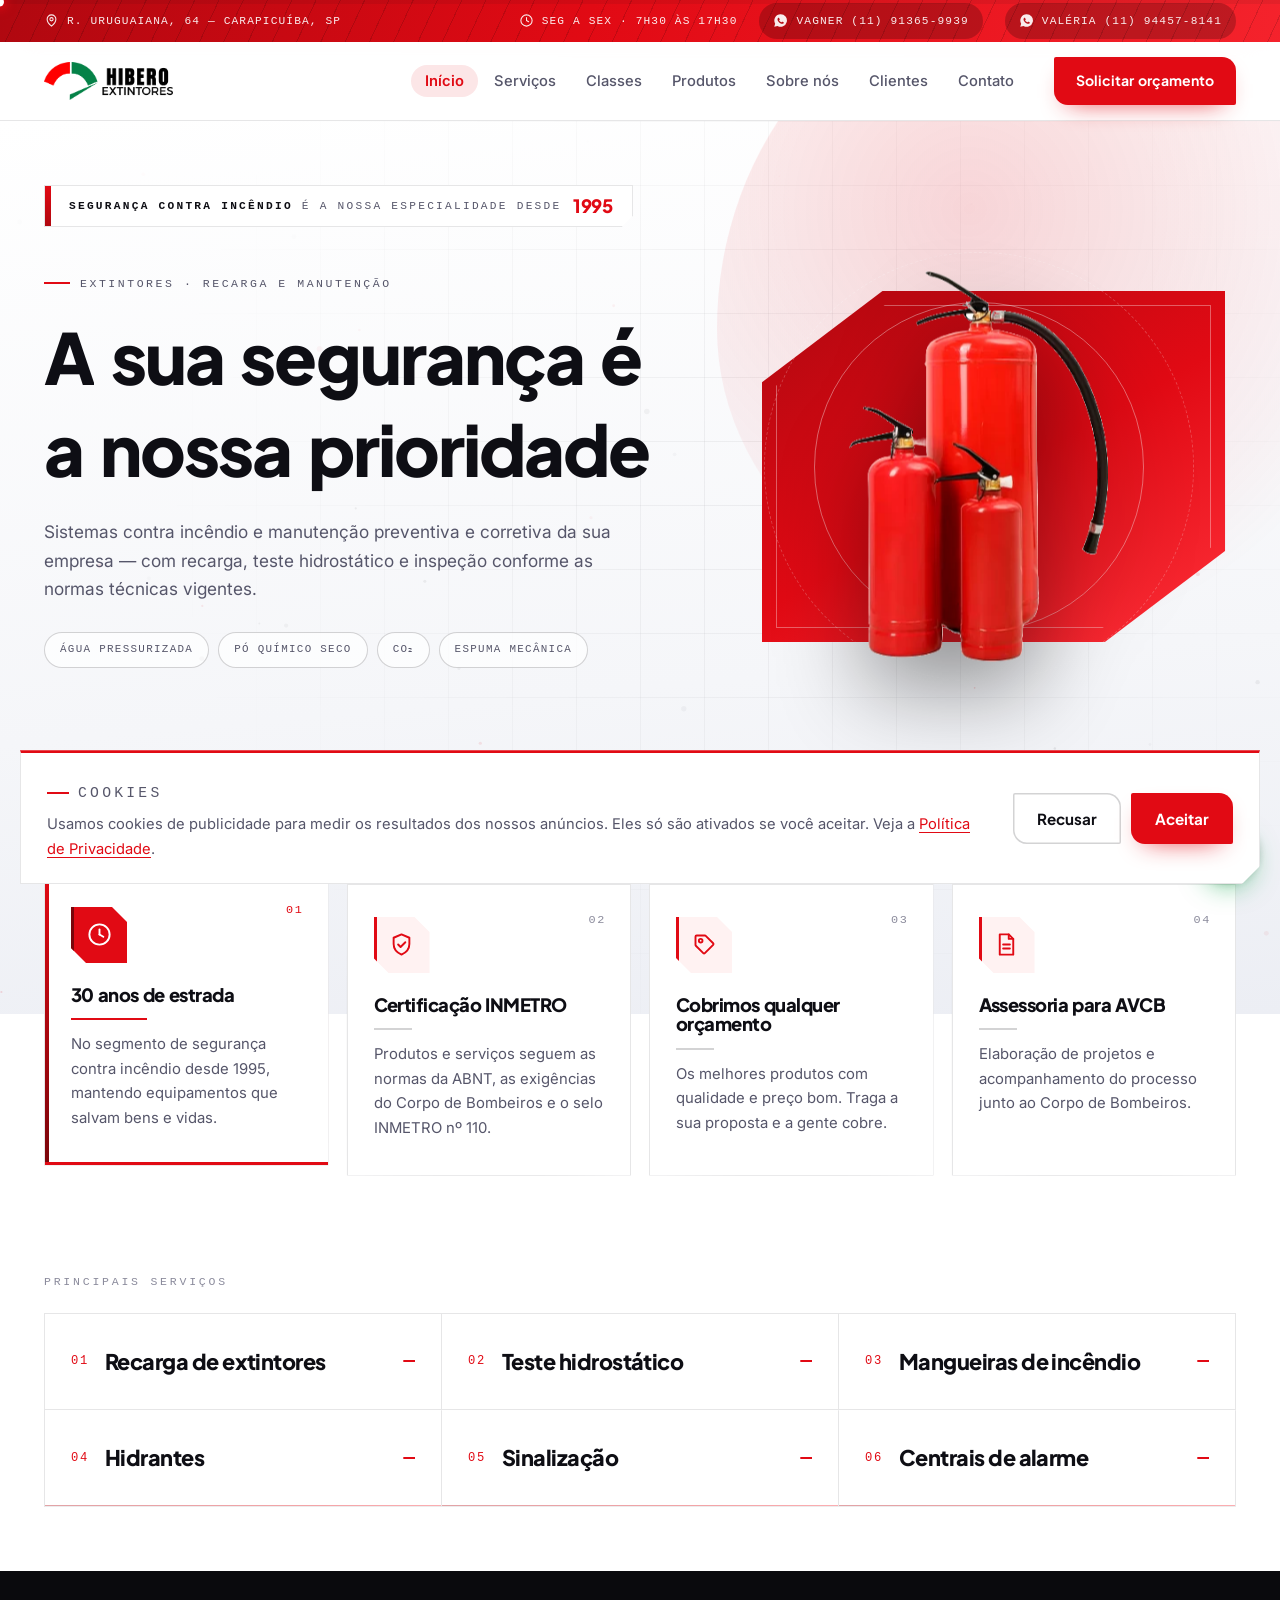
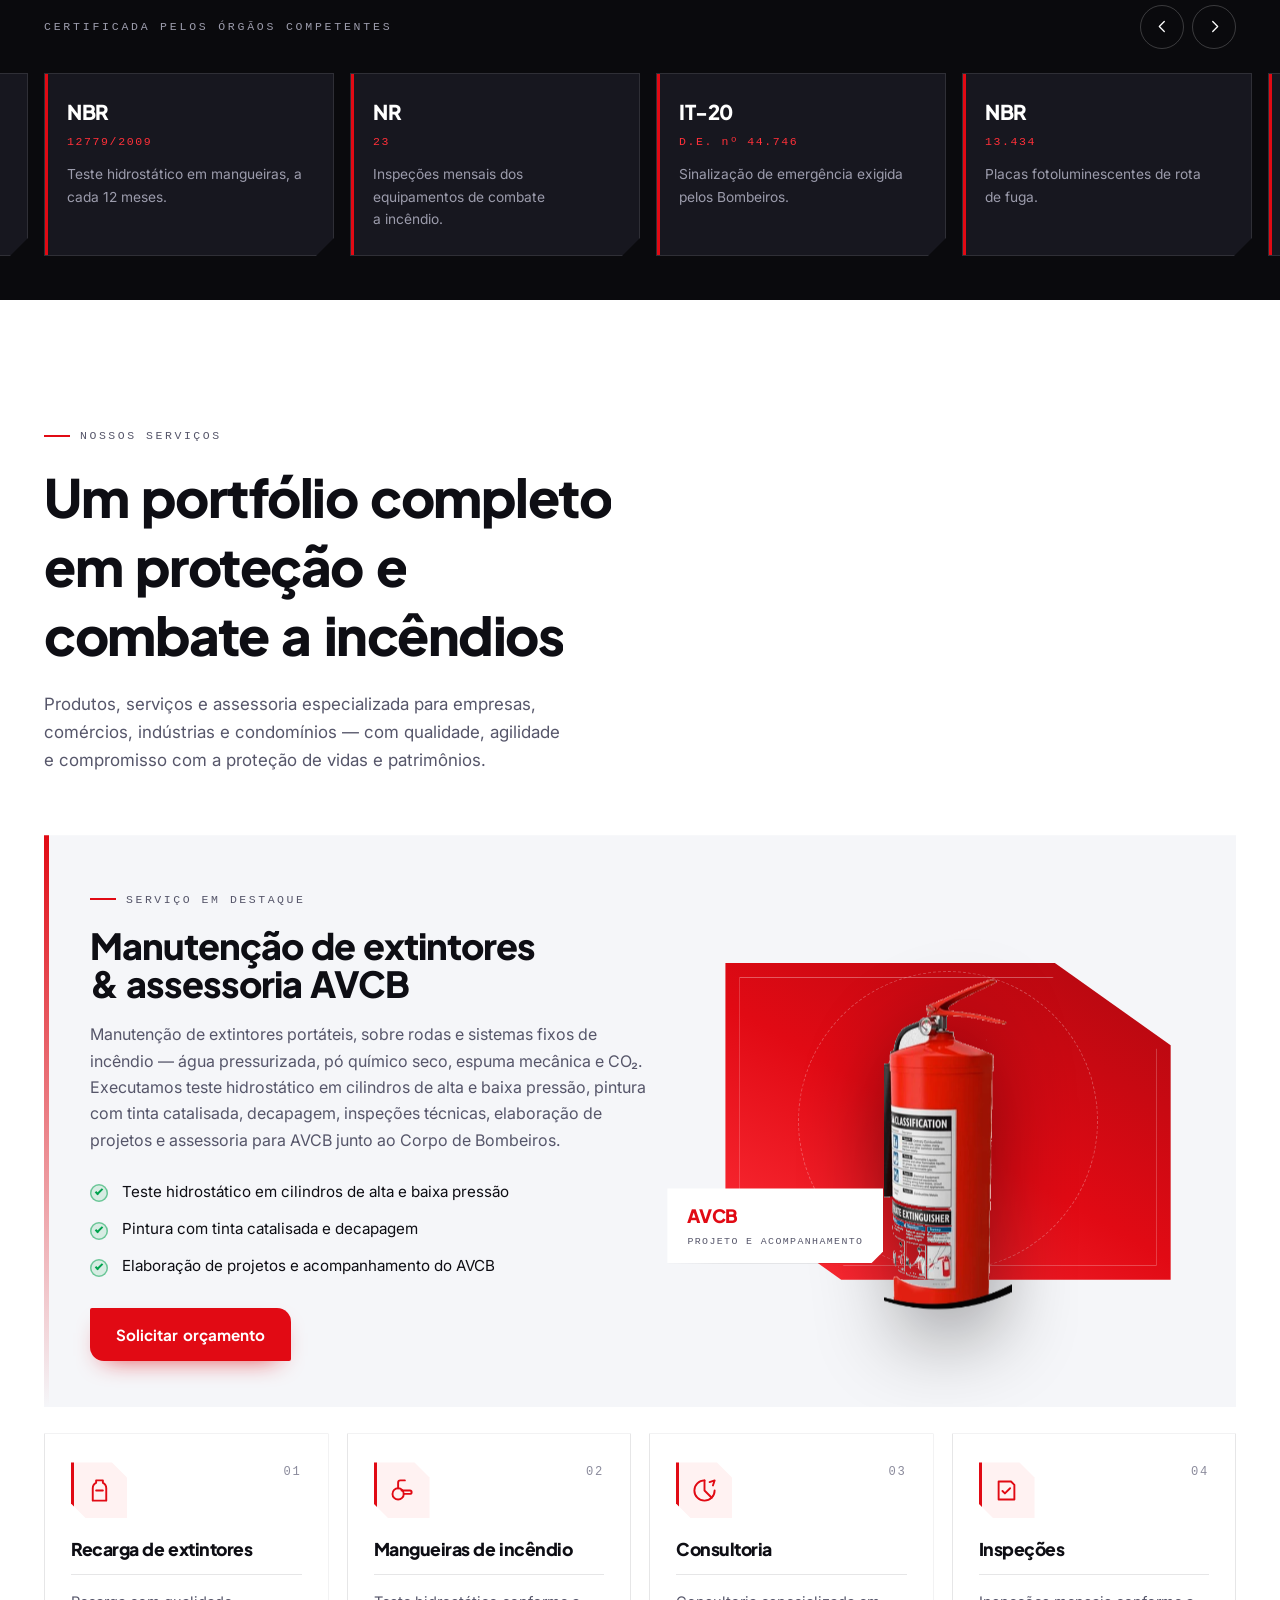
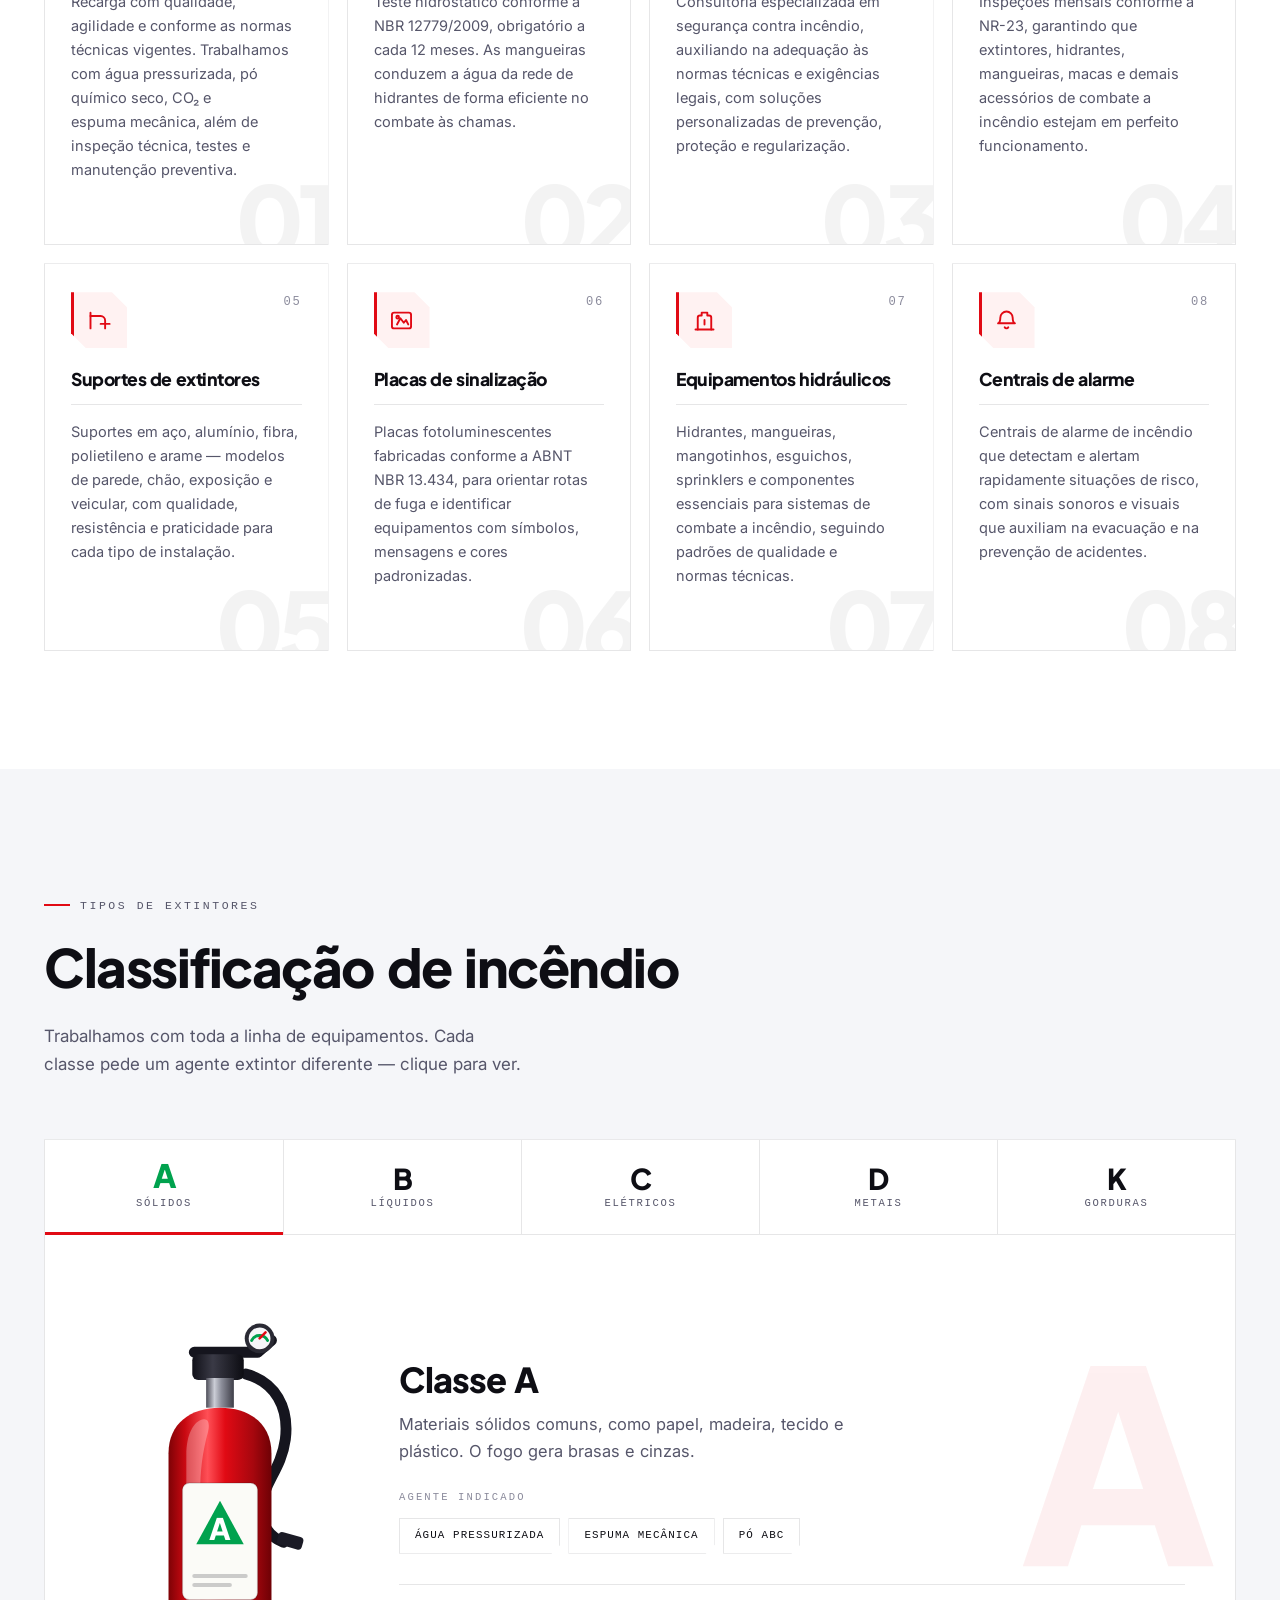
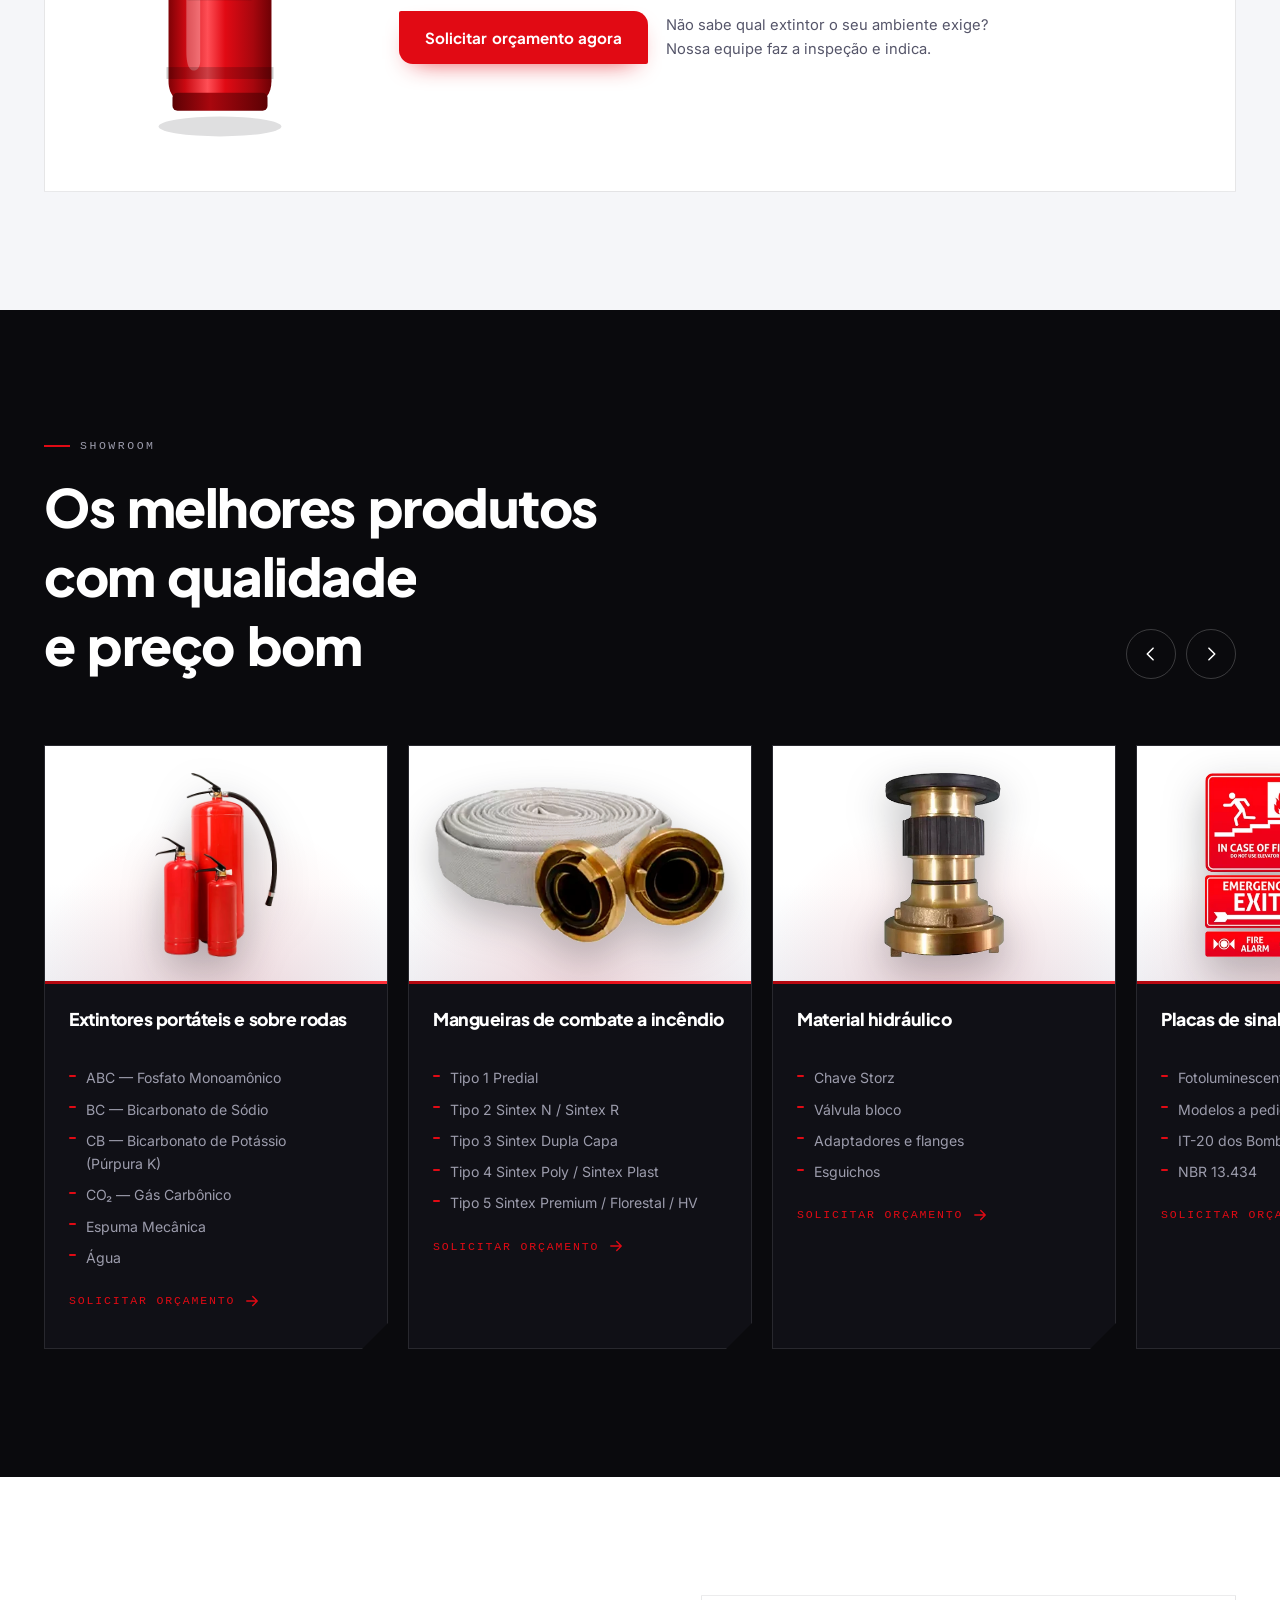
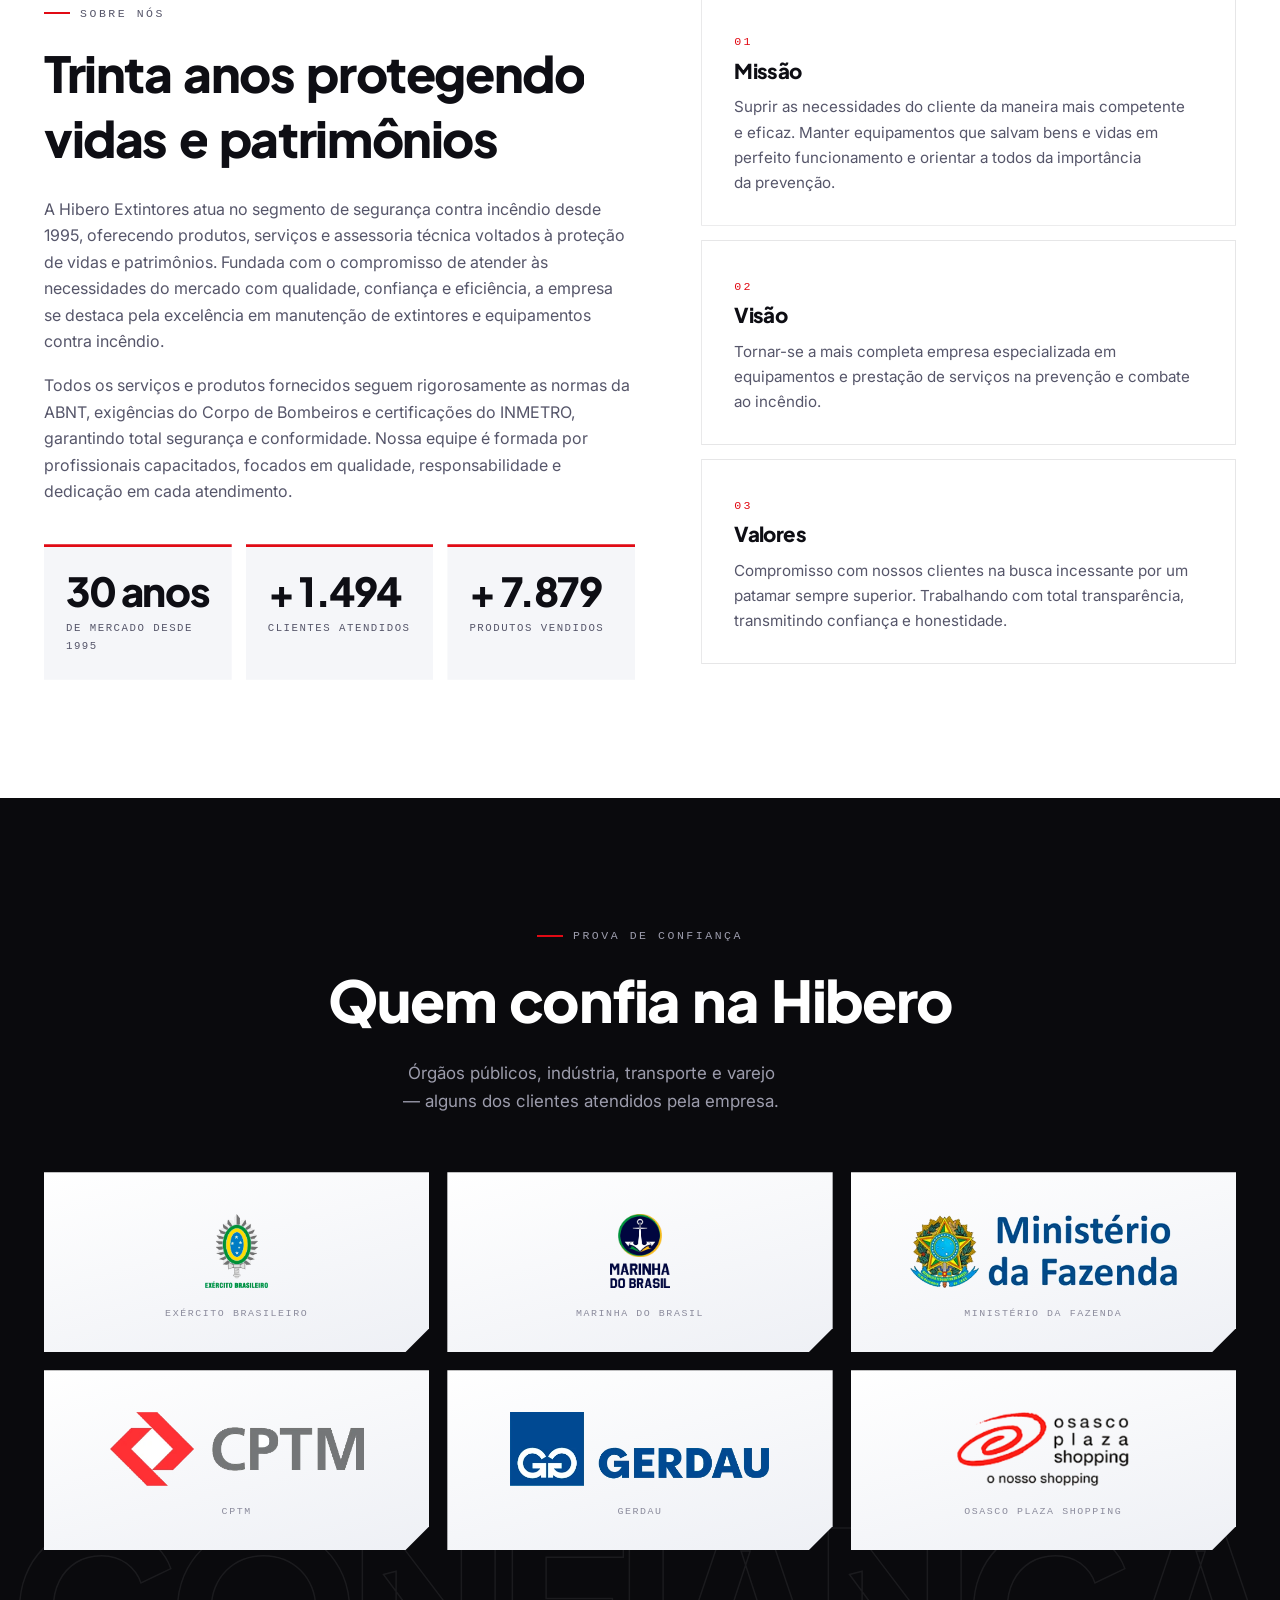
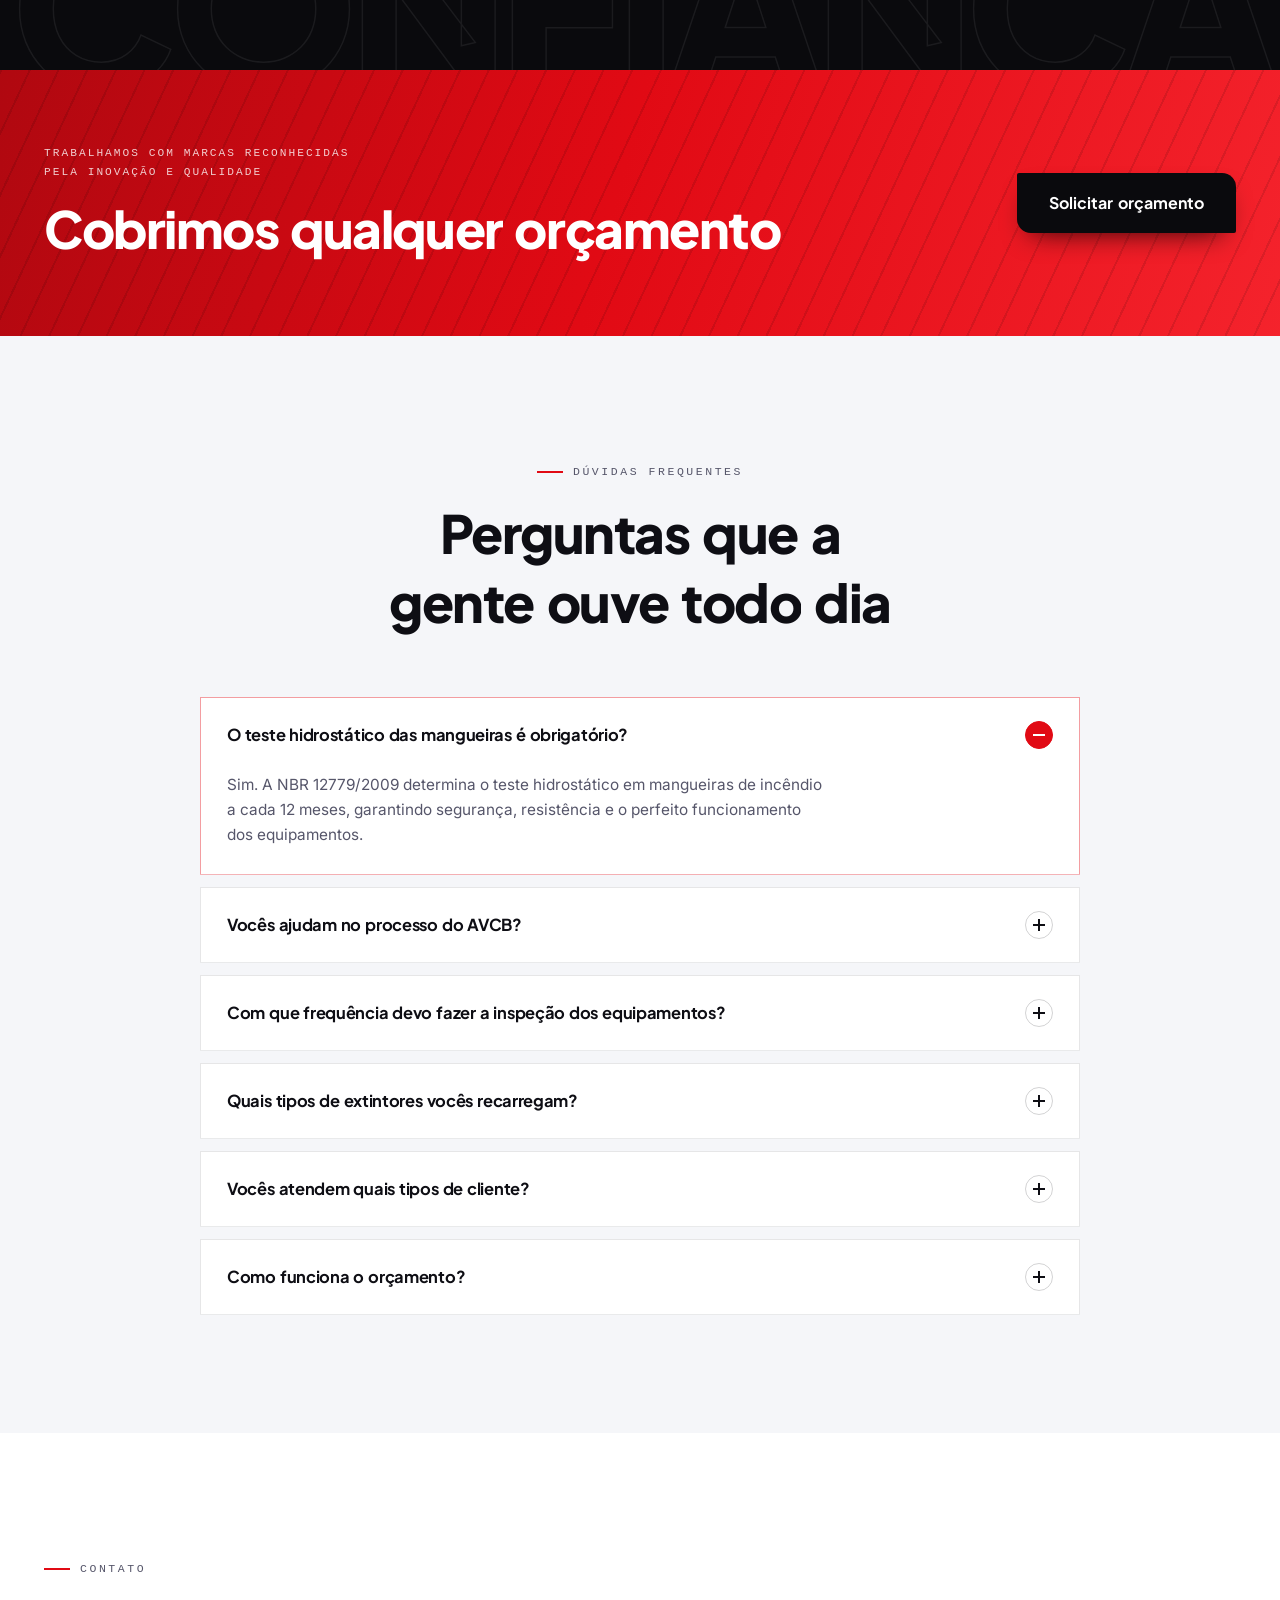
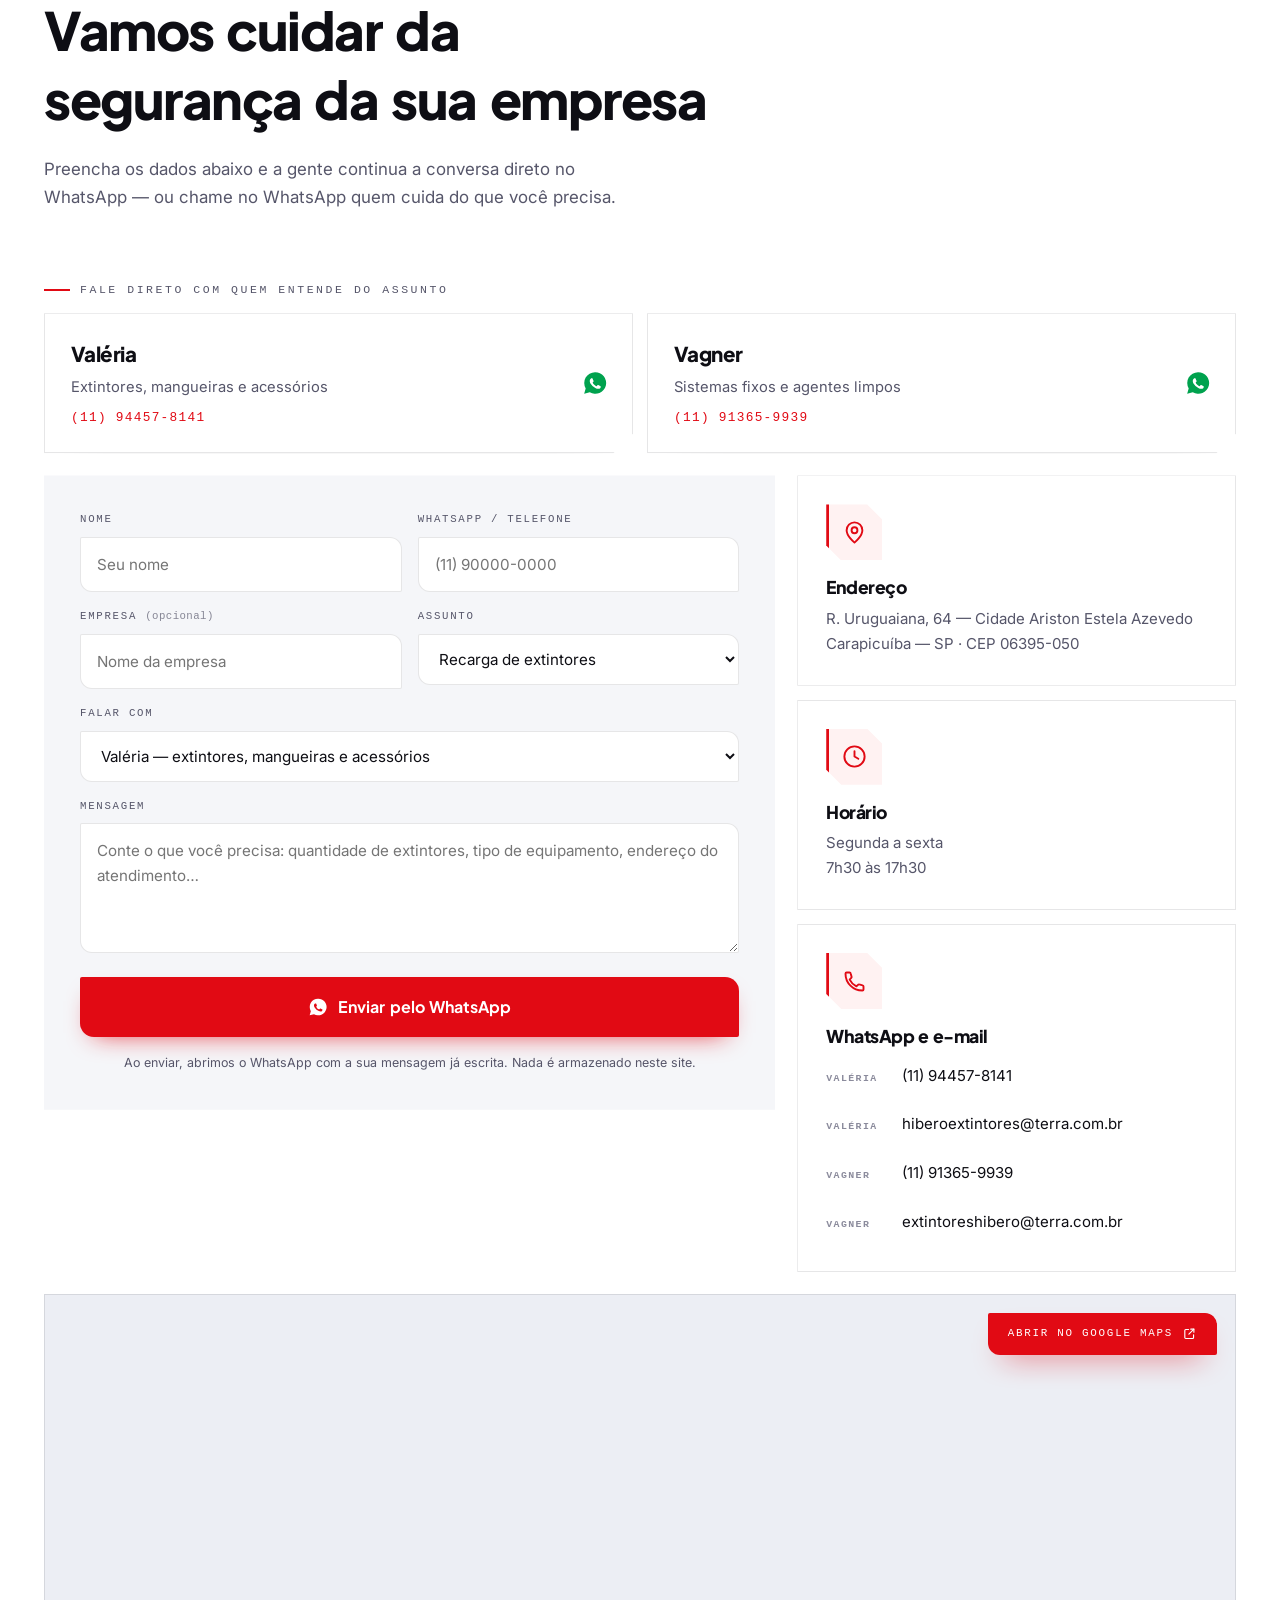
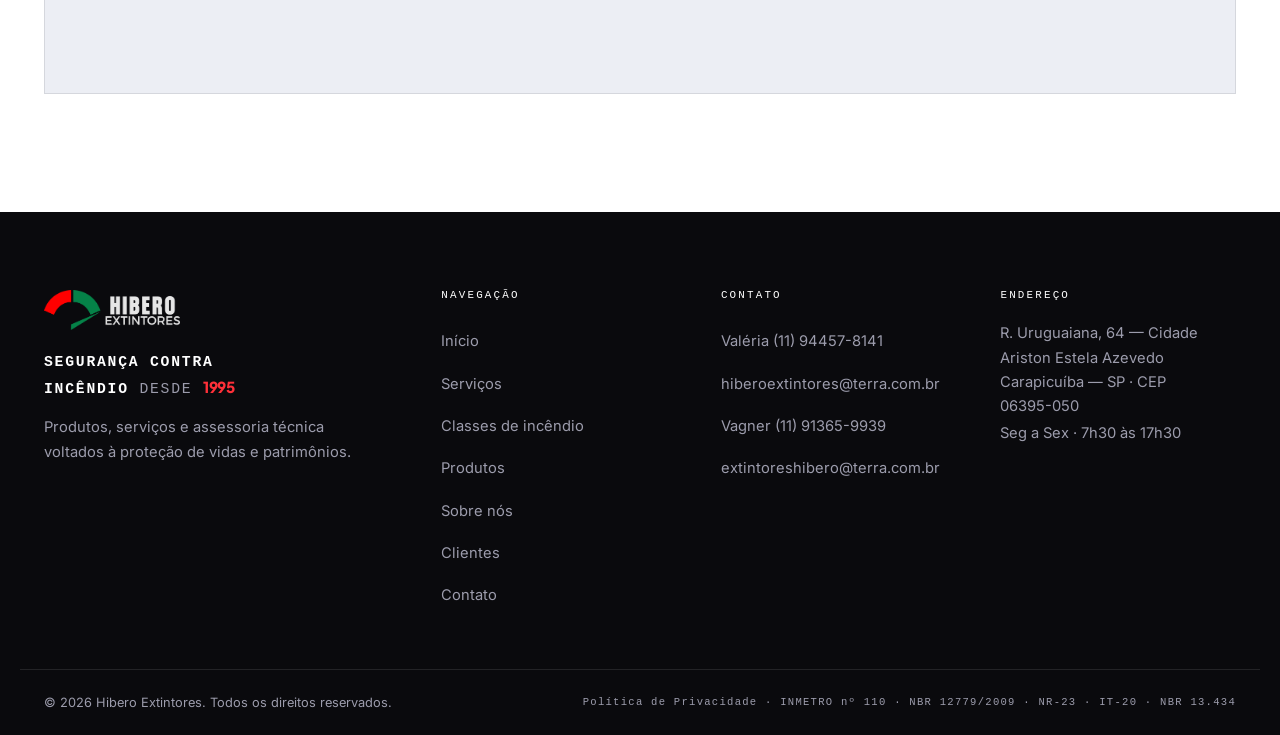
==== commit 7002ffcd: "CNPJ confirmado e endereco corrigido (municipio Carapicuiba + CEP) Co-Authored-By: Claude Opus 5 <no" ====
--- a/index.html
+++ b/index.html
@@ -40,7 +40,7 @@
     if (!location.hash) window.scrollTo(0, 0);
   </script>
   <title>Hibero Extintores | Recarga, Manutenção e Segurança contra Incêndio desde 1995</title>
-  <meta name="description" content="Recarga e manutenção de extintores, teste hidrostático de mangueiras, hidrantes, sinalização fotoluminescente, centrais de alarme e assessoria para AVCB. Certificação INMETRO nº 110. Desde 1995 em São Paulo.">
+  <meta name="description" content="Recarga e manutenção de extintores, teste hidrostático de mangueiras, hidrantes, sinalização e centrais de alarme em Carapicuíba e região. Certificação INMETRO nº 110. Desde 1995.">
   <meta name="theme-color" content="#E10A14">
   <link rel="canonical" href="https://hiberoextintores.com.br/">
 
@@ -69,17 +69,20 @@
     "@context": "https://schema.org",
     "@type": "LocalBusiness",
     "name": "Hibero Extintores",
+    "legalName": "Hibero Extintores Ltda",
+    "taxID": "00.687.495/0001-79",
     "slogan": "Segurança contra incêndio desde 1995",
     "description": "Empresa de segurança contra incêndio desde 1995: recarga e manutenção de extintores, teste hidrostático de mangueiras, equipamentos hidráulicos, sinalização fotoluminescente, centrais de alarme e assessoria para AVCB.",
-    "foundingDate": "1995",
+    "foundingDate": "1995-07-04",
     "telephone": "+55-11-94457-8141",
     "image": "img/logo-hibero.png",
     "areaServed": "São Paulo e região",
     "address": {
       "@type": "PostalAddress",
-      "streetAddress": "R. Uruguaiana, 64",
-      "addressLocality": "Cidade Ariston Estela Azevedo",
+      "streetAddress": "R. Uruguaiana, 64 — Cidade Ariston Estela Azevedo",
+      "addressLocality": "Carapicuíba",
       "addressRegion": "SP",
+      "postalCode": "06395-050",
       "addressCountry": "BR"
     },
     "openingHoursSpecification": [{
@@ -119,7 +122,7 @@
   <div class="wrap topbar__in">
     <a class="topbar__item" href="#contato">
       <svg viewBox="0 0 24 24" aria-hidden="true"><path d="M12 21s7-5.6 7-11a7 7 0 1 0-14 0c0 5.4 7 11 7 11Z"/><circle cx="12" cy="10" r="2.6"/></svg>
-      R. Uruguaiana, 64 — Cidade Ariston, SP
+      R. Uruguaiana, 64 — Carapicuíba, SP
     </a>
     <div class="topbar__right">
       <span class="topbar__item topbar__hours">
@@ -871,7 +874,7 @@
         <div class="cinfo__card reveal reveal--r">
           <div class="cinfo__ico ico" aria-hidden="true"><svg viewBox="0 0 24 24"><path d="M12 21s7-5.6 7-11a7 7 0 1 0-14 0c0 5.4 7 11 7 11Z"/><circle cx="12" cy="10" r="2.6"/></svg></div>
           <h3>Endereço</h3>
-          <p>R. Uruguaiana, 64<br>Cidade Ariston Estela Azevedo — SP</p>
+          <p>R. Uruguaiana, 64 — Cidade Ariston Estela Azevedo<br>Carapicuíba — SP · CEP 06395-050</p>
         </div>
         <div class="cinfo__card reveal reveal--r">
           <div class="cinfo__ico ico" aria-hidden="true"><svg viewBox="0 0 24 24"><circle cx="12" cy="12" r="9"/><path d="M12 7.4V12l3.4 2"/></svg></div>
@@ -892,11 +895,11 @@
     </div>
 
     <div class="map reveal">
-      <a class="map__open" href="https://www.google.com/maps/search/?api=1&query=R.+Uruguaiana%2C+64+-+Cidade+Ariston+Estela+Azevedo%2C+SP" target="_blank" rel="noopener">
+      <a class="map__open" href="https://www.google.com/maps/search/?api=1&query=R.+Uruguaiana%2C+64+-+Cidade+Ariston+Estela+Azevedo%2C+Carapicu%C3%ADba+-+SP%2C+06395-050" target="_blank" rel="noopener">
         Abrir no Google Maps
         <svg viewBox="0 0 24 24" aria-hidden="true"><path d="M14 5h5v5"/><path d="M19 5 11 13"/><path d="M18.5 14v4.5a1.5 1.5 0 0 1-1.5 1.5H6a1.5 1.5 0 0 1-1.5-1.5V7A1.5 1.5 0 0 1 6 5.5h4.5"/></svg>
       </a>
-      <iframe title="Mapa — R. Uruguaiana, 64, Cidade Ariston Estela Azevedo, SP" loading="lazy" referrerpolicy="no-referrer-when-downgrade" src="https://www.google.com/maps?q=R.%20Uruguaiana%2C%2064%20-%20Cidade%20Ariston%20Estela%20Azevedo%2C%20SP&output=embed"></iframe>
+      <iframe title="Mapa — R. Uruguaiana, 64, Cidade Ariston Estela Azevedo, SP" loading="lazy" referrerpolicy="no-referrer-when-downgrade" src="https://www.google.com/maps?q=R.%20Uruguaiana%2C%2064%20-%20Cidade%20Ariston%20Estela%20Azevedo%2C%20Carapicu%C3%ADba%20-%20SP%2C%2006395-050&output=embed"></iframe>
     </div>
   </div>
 </section>
@@ -933,7 +936,7 @@
 
     <div class="ftr__col">
       <h4>Endereço</h4>
-      <p>R. Uruguaiana, 64<br>Cidade Ariston Estela Azevedo — SP</p>
+      <p>R. Uruguaiana, 64 — Cidade Ariston Estela Azevedo<br>Carapicuíba — SP · CEP 06395-050</p>
       <p>Seg a Sex · 7h30 às 17h30</p>
     </div>
   </div>
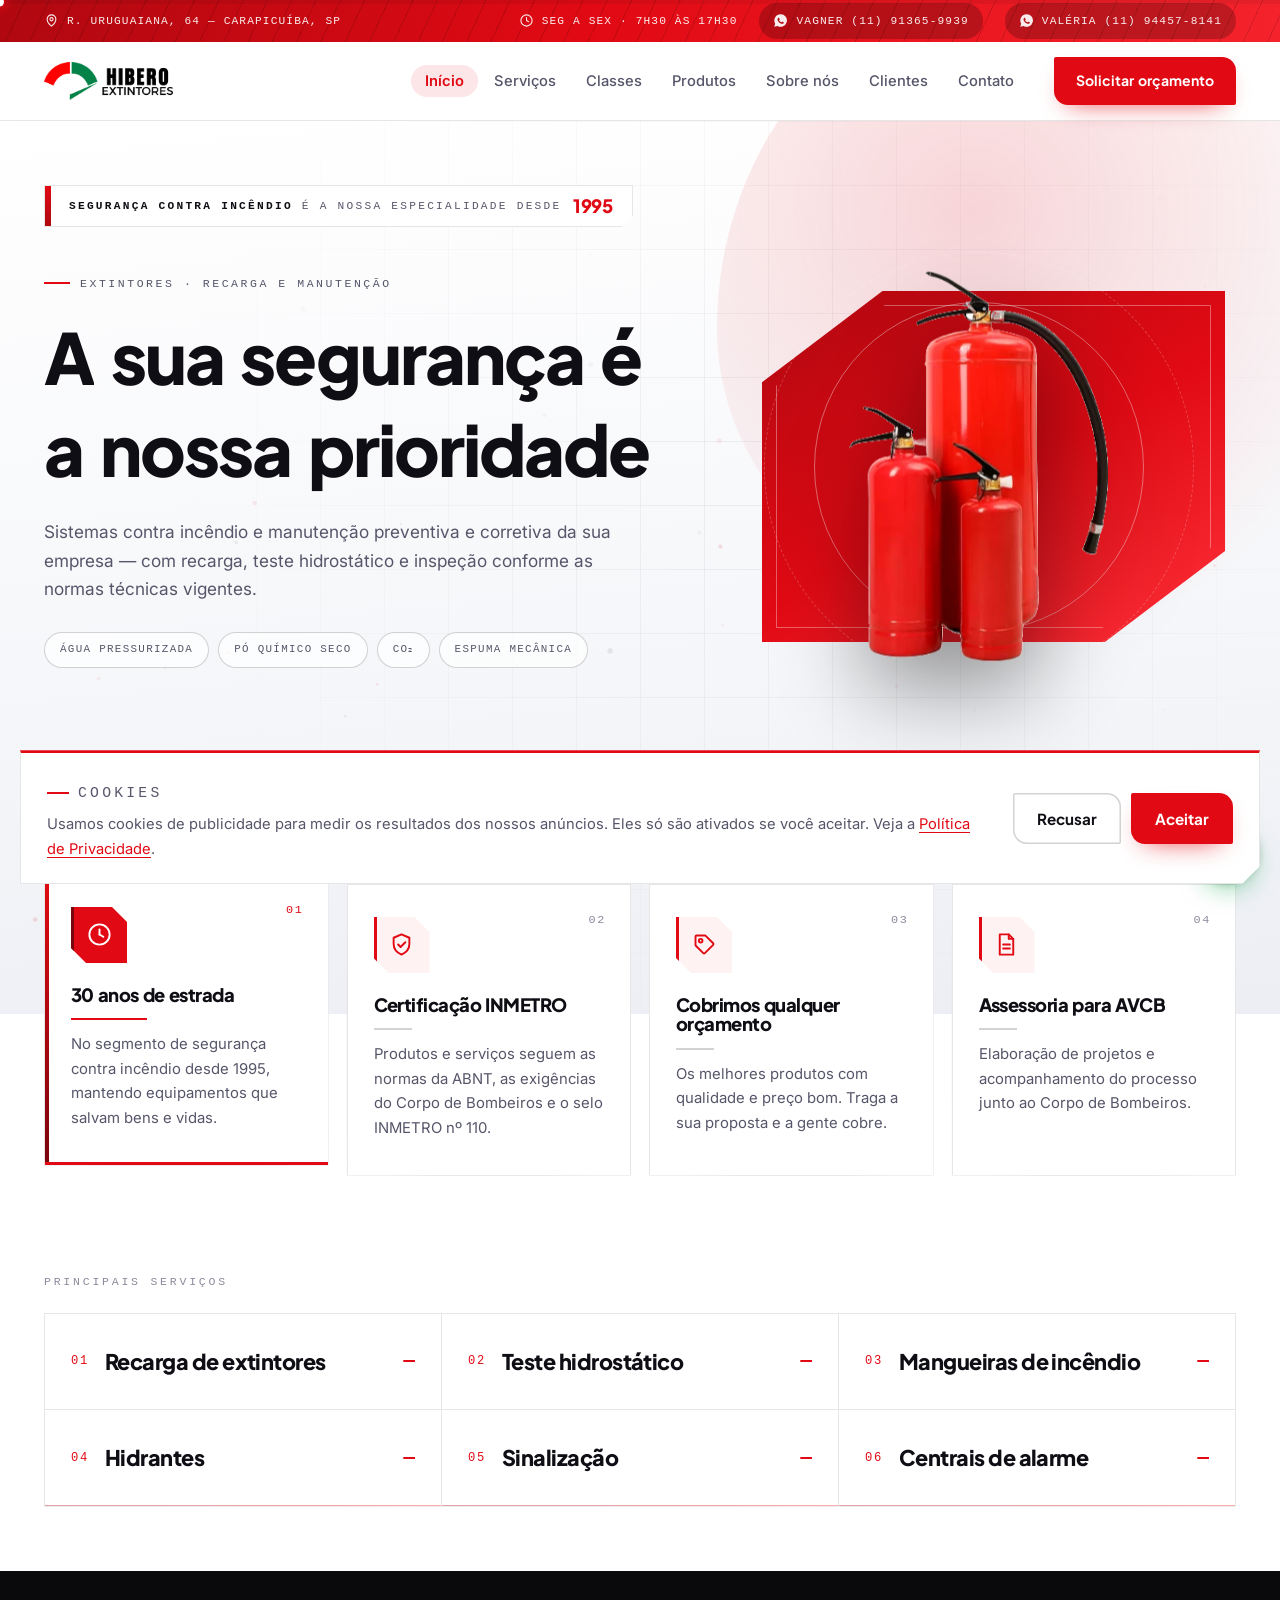
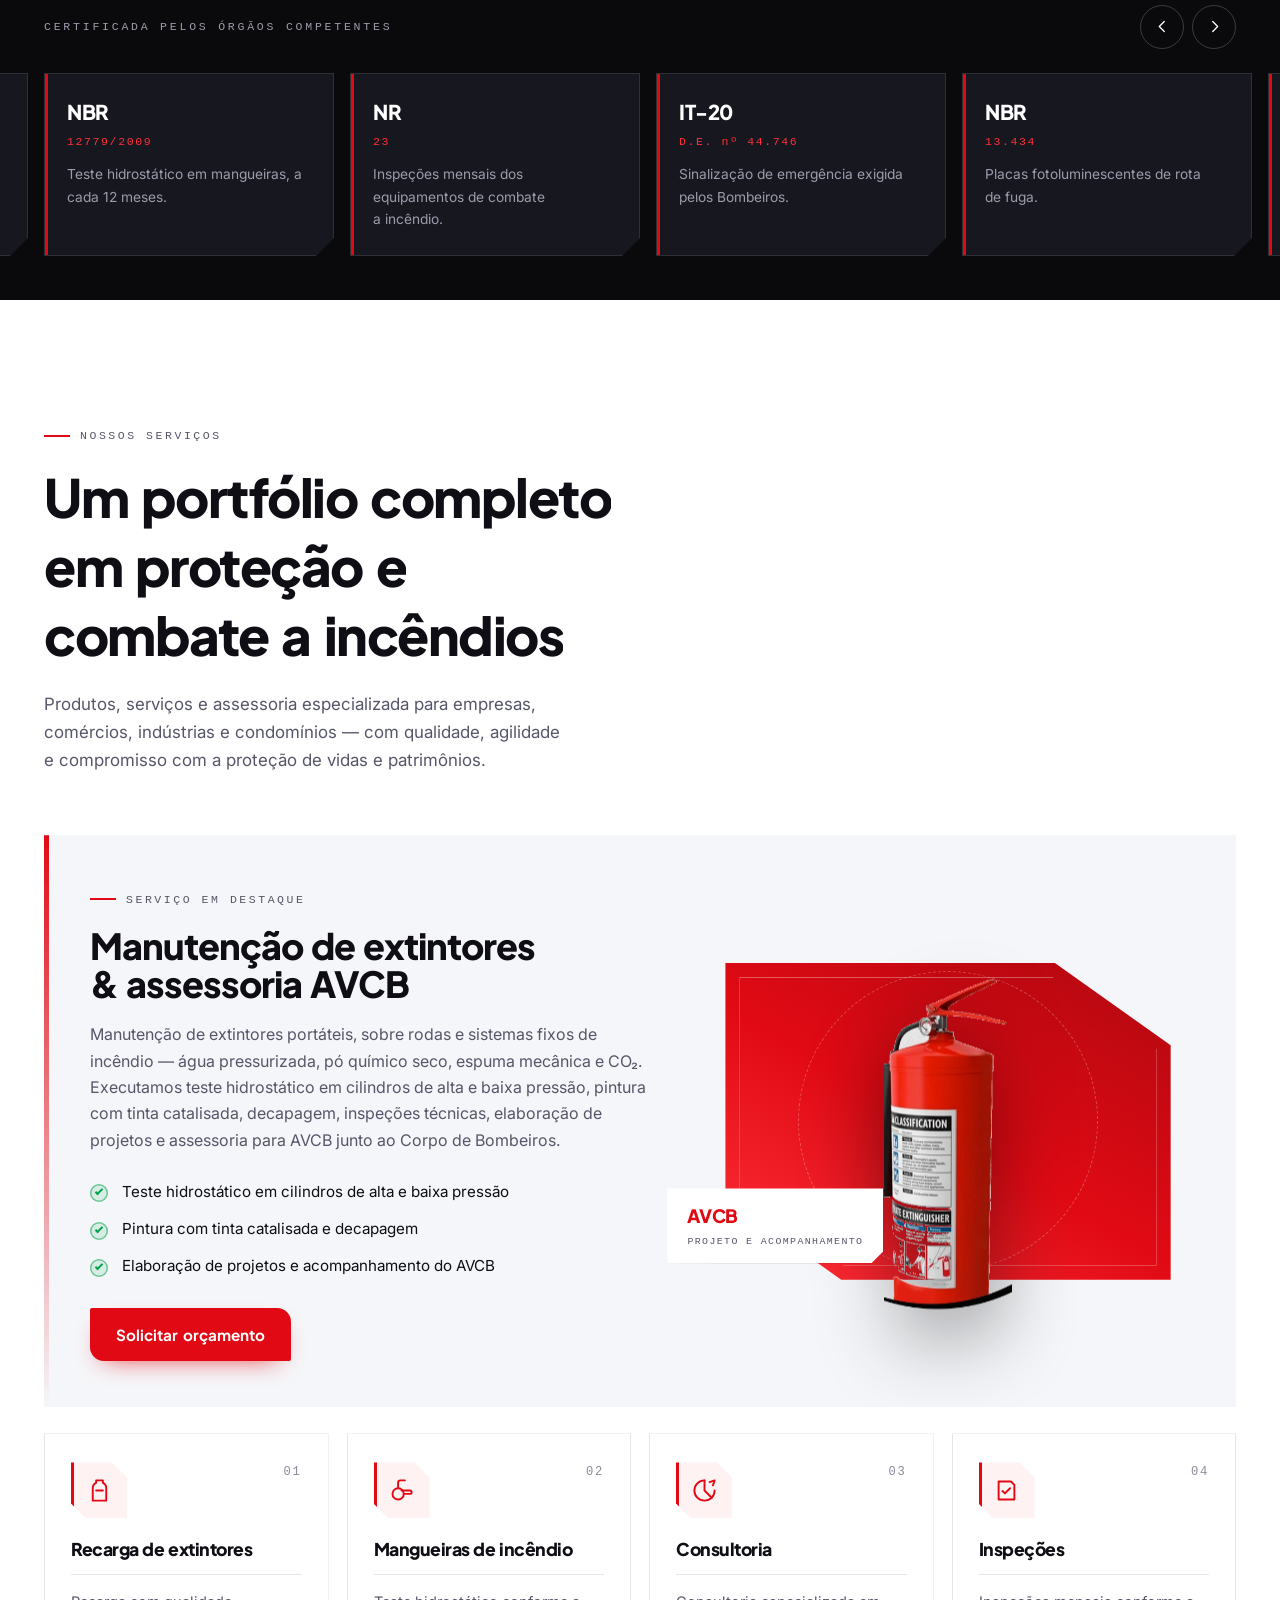
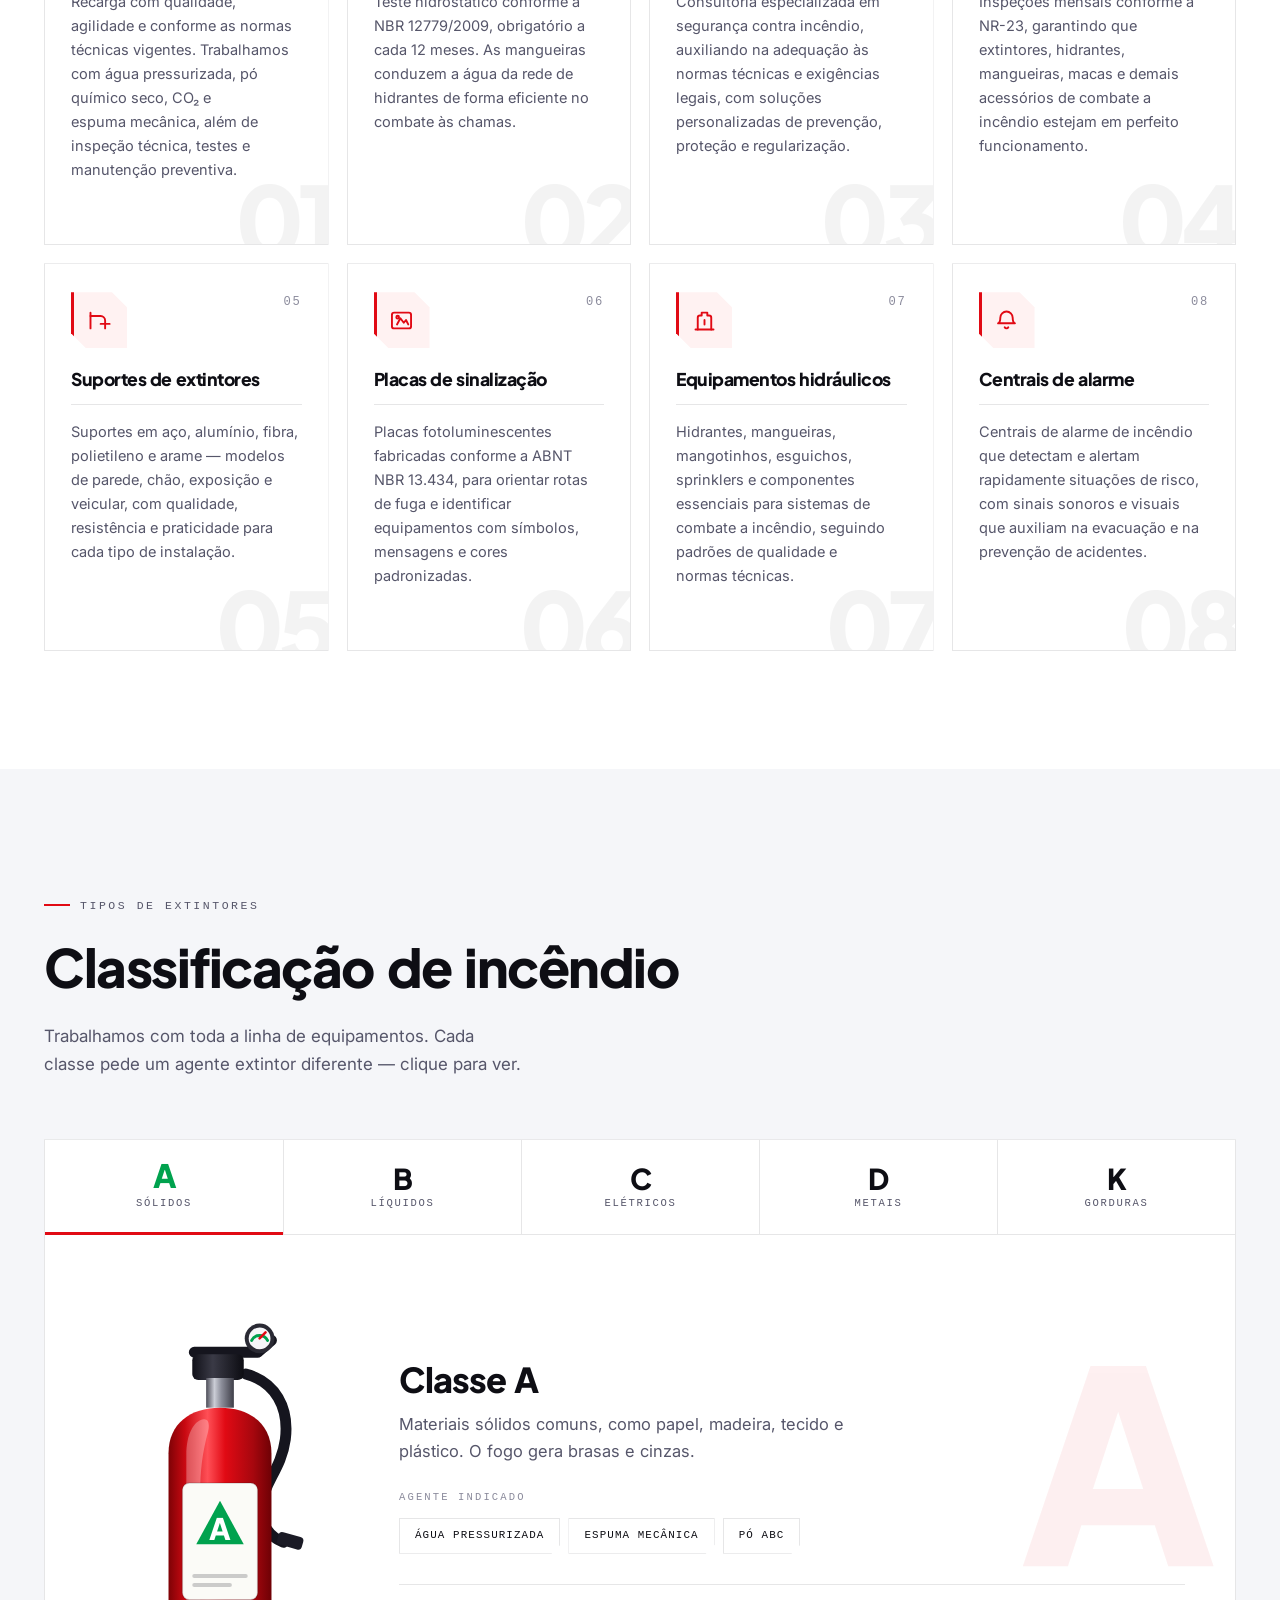
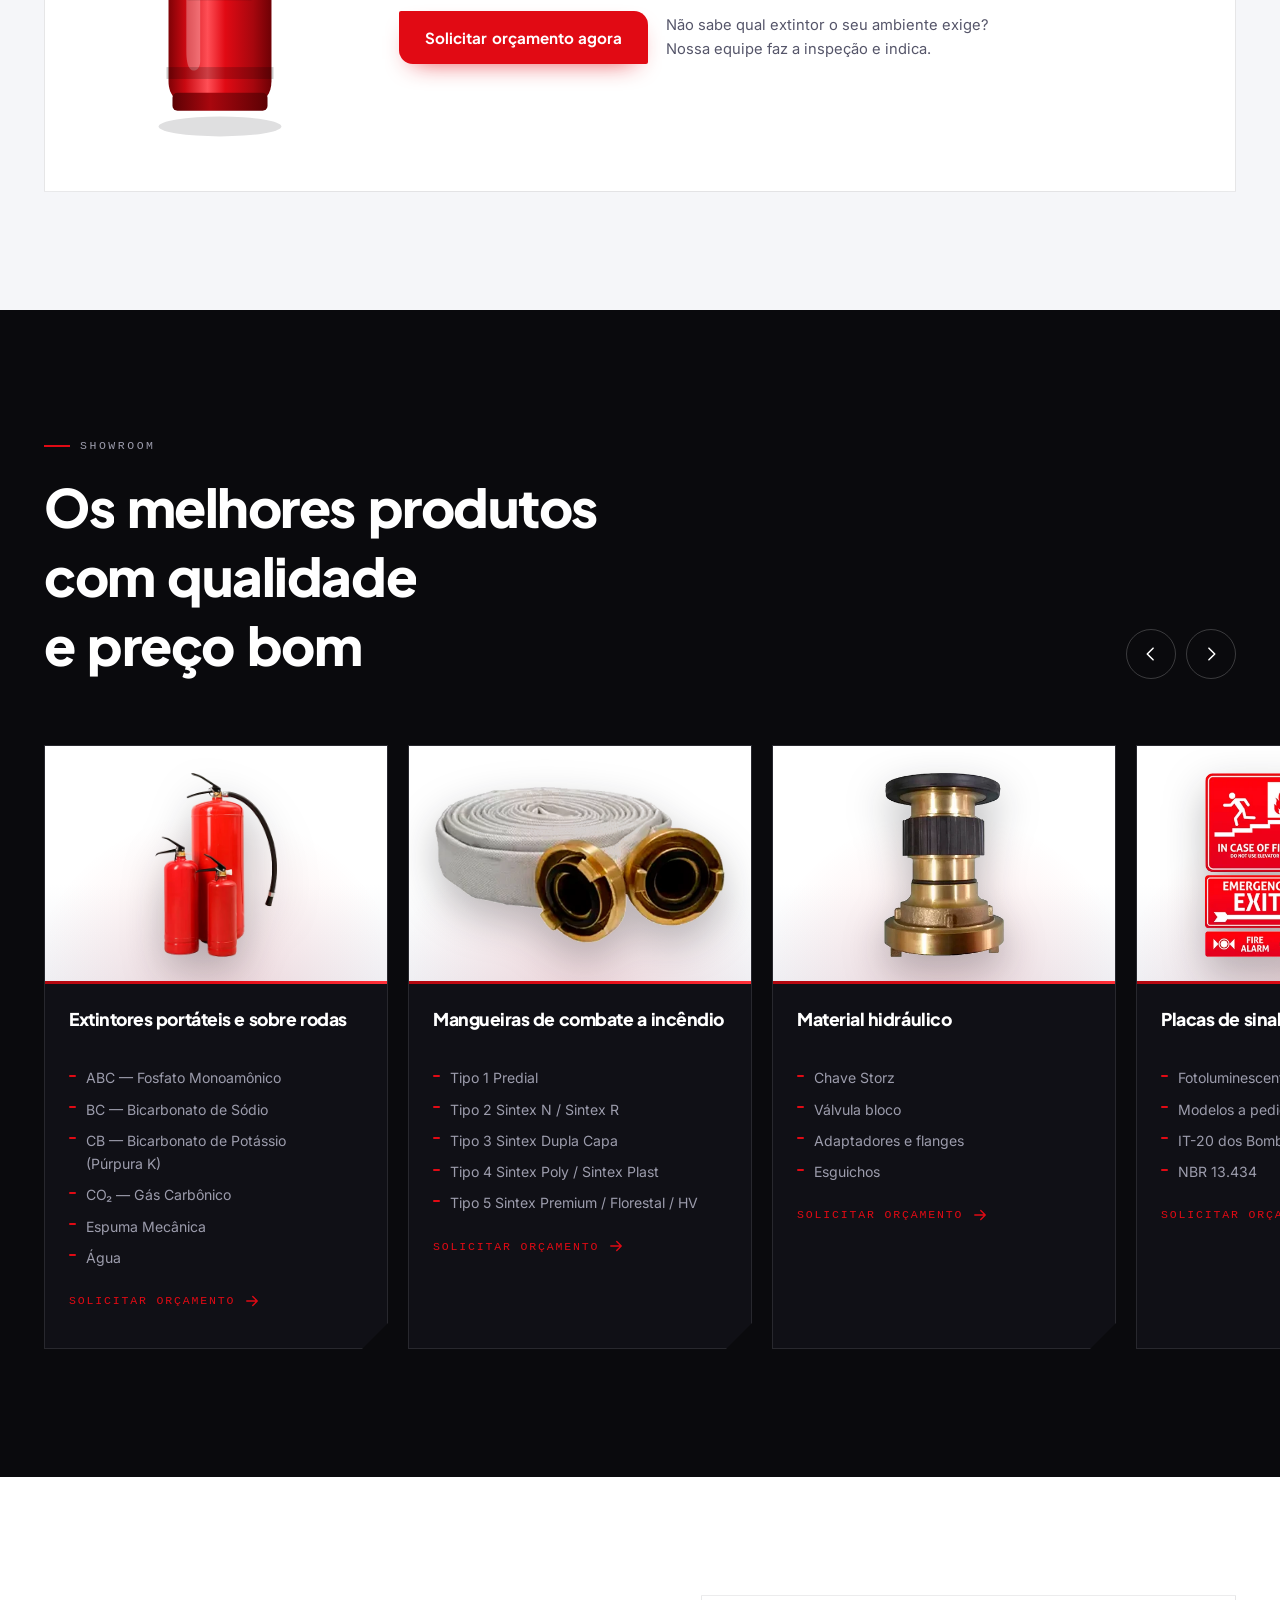
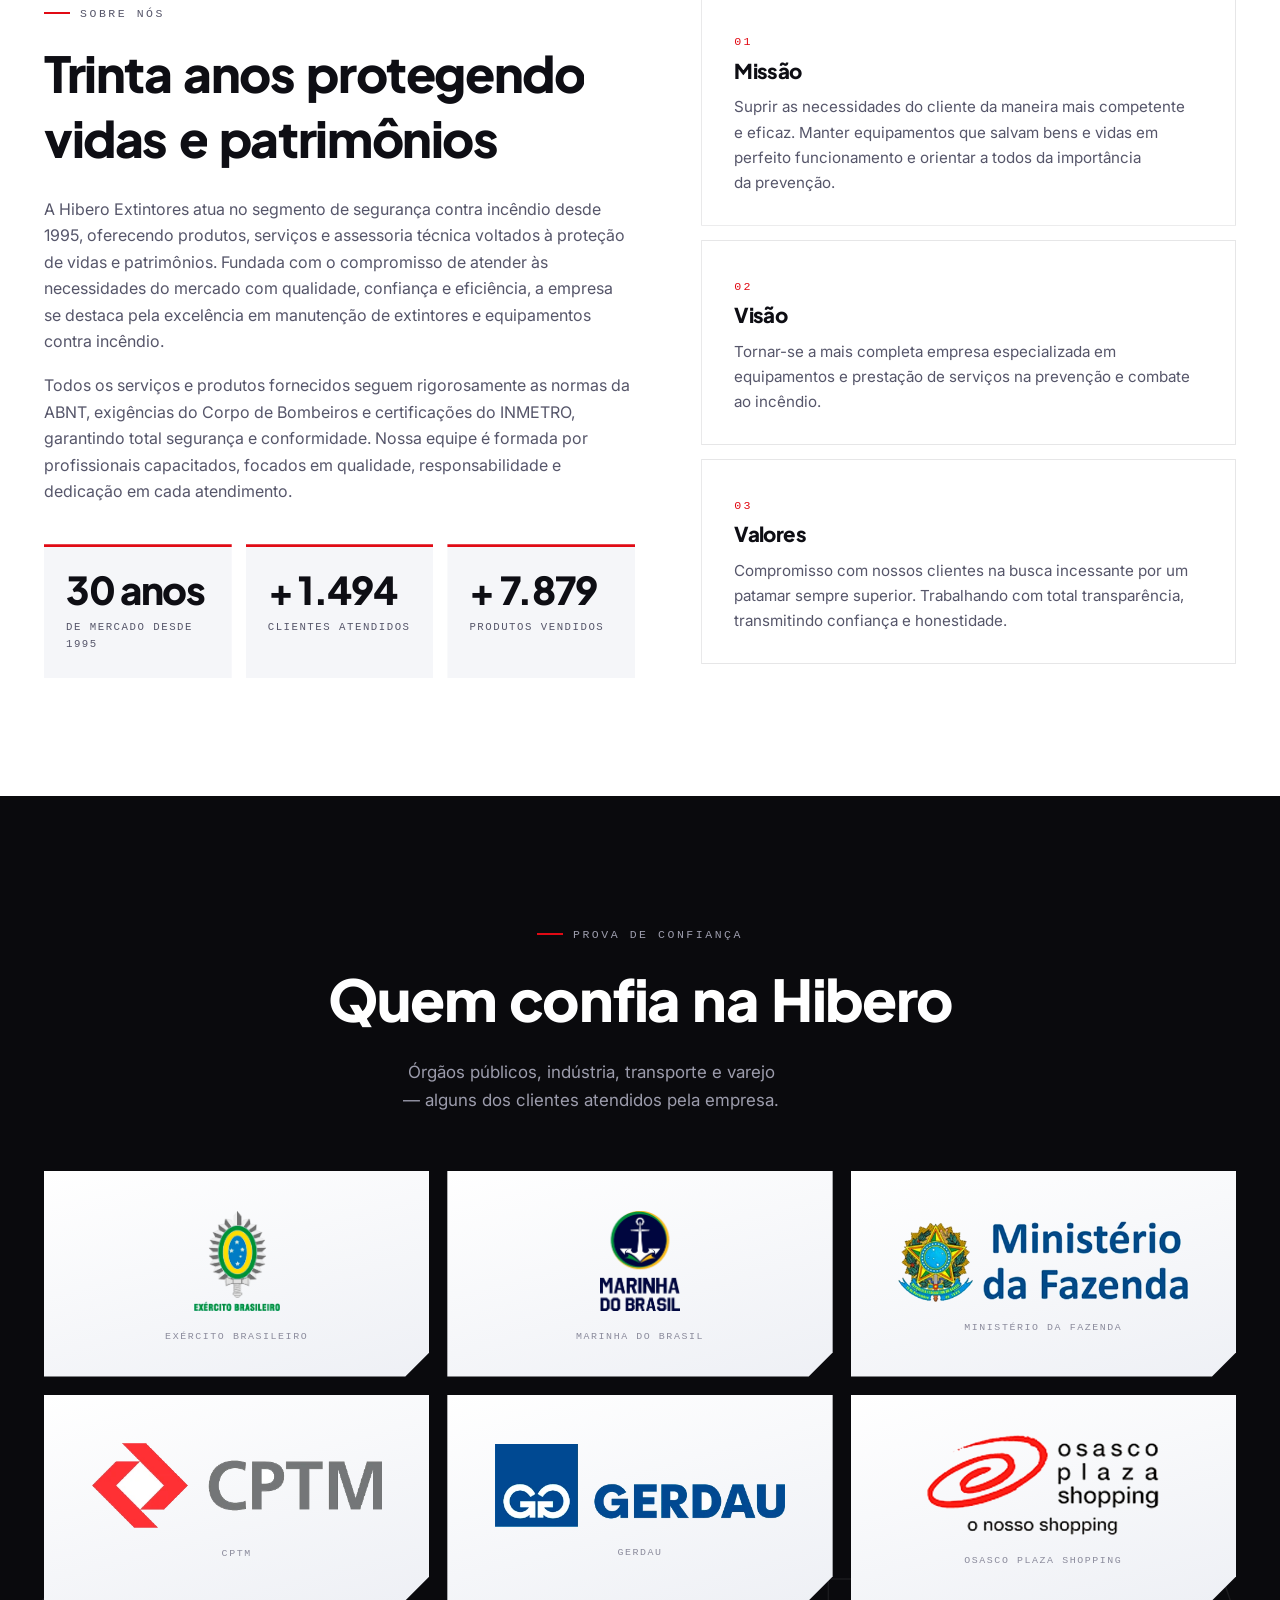
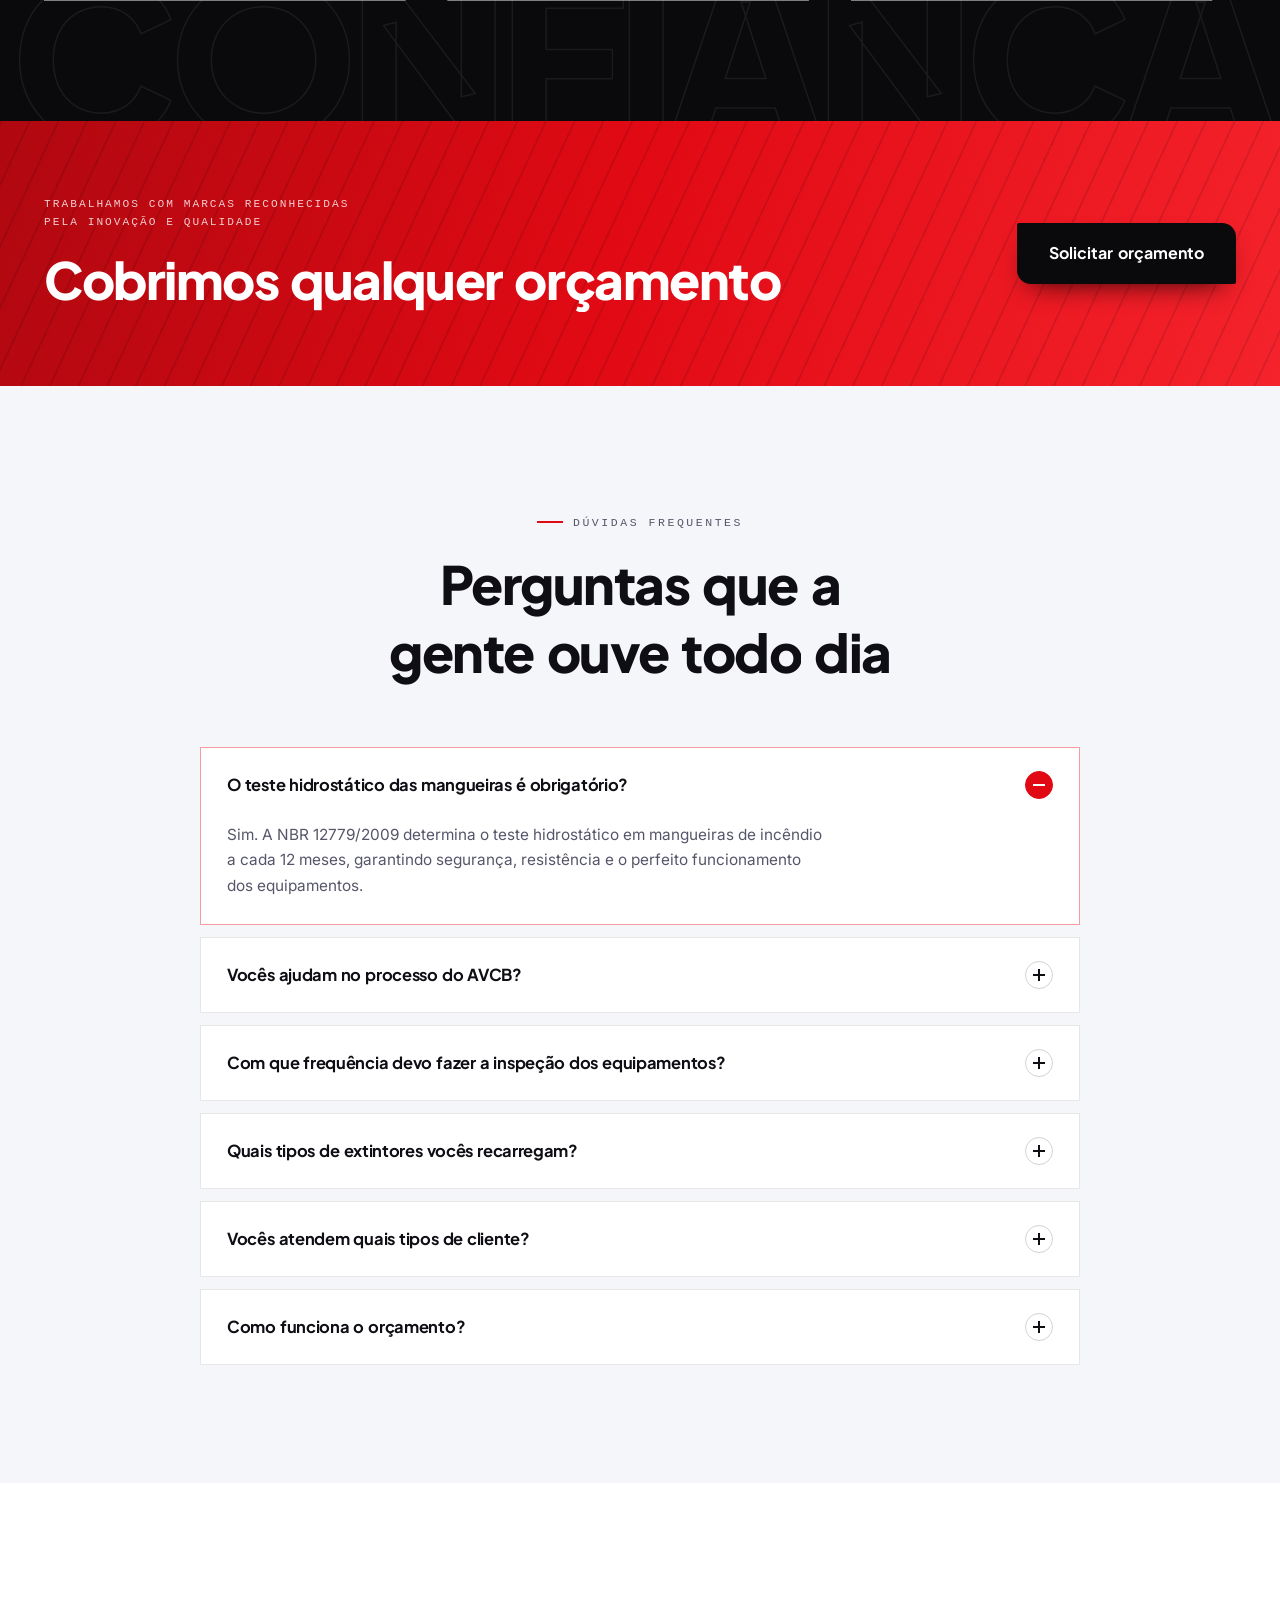
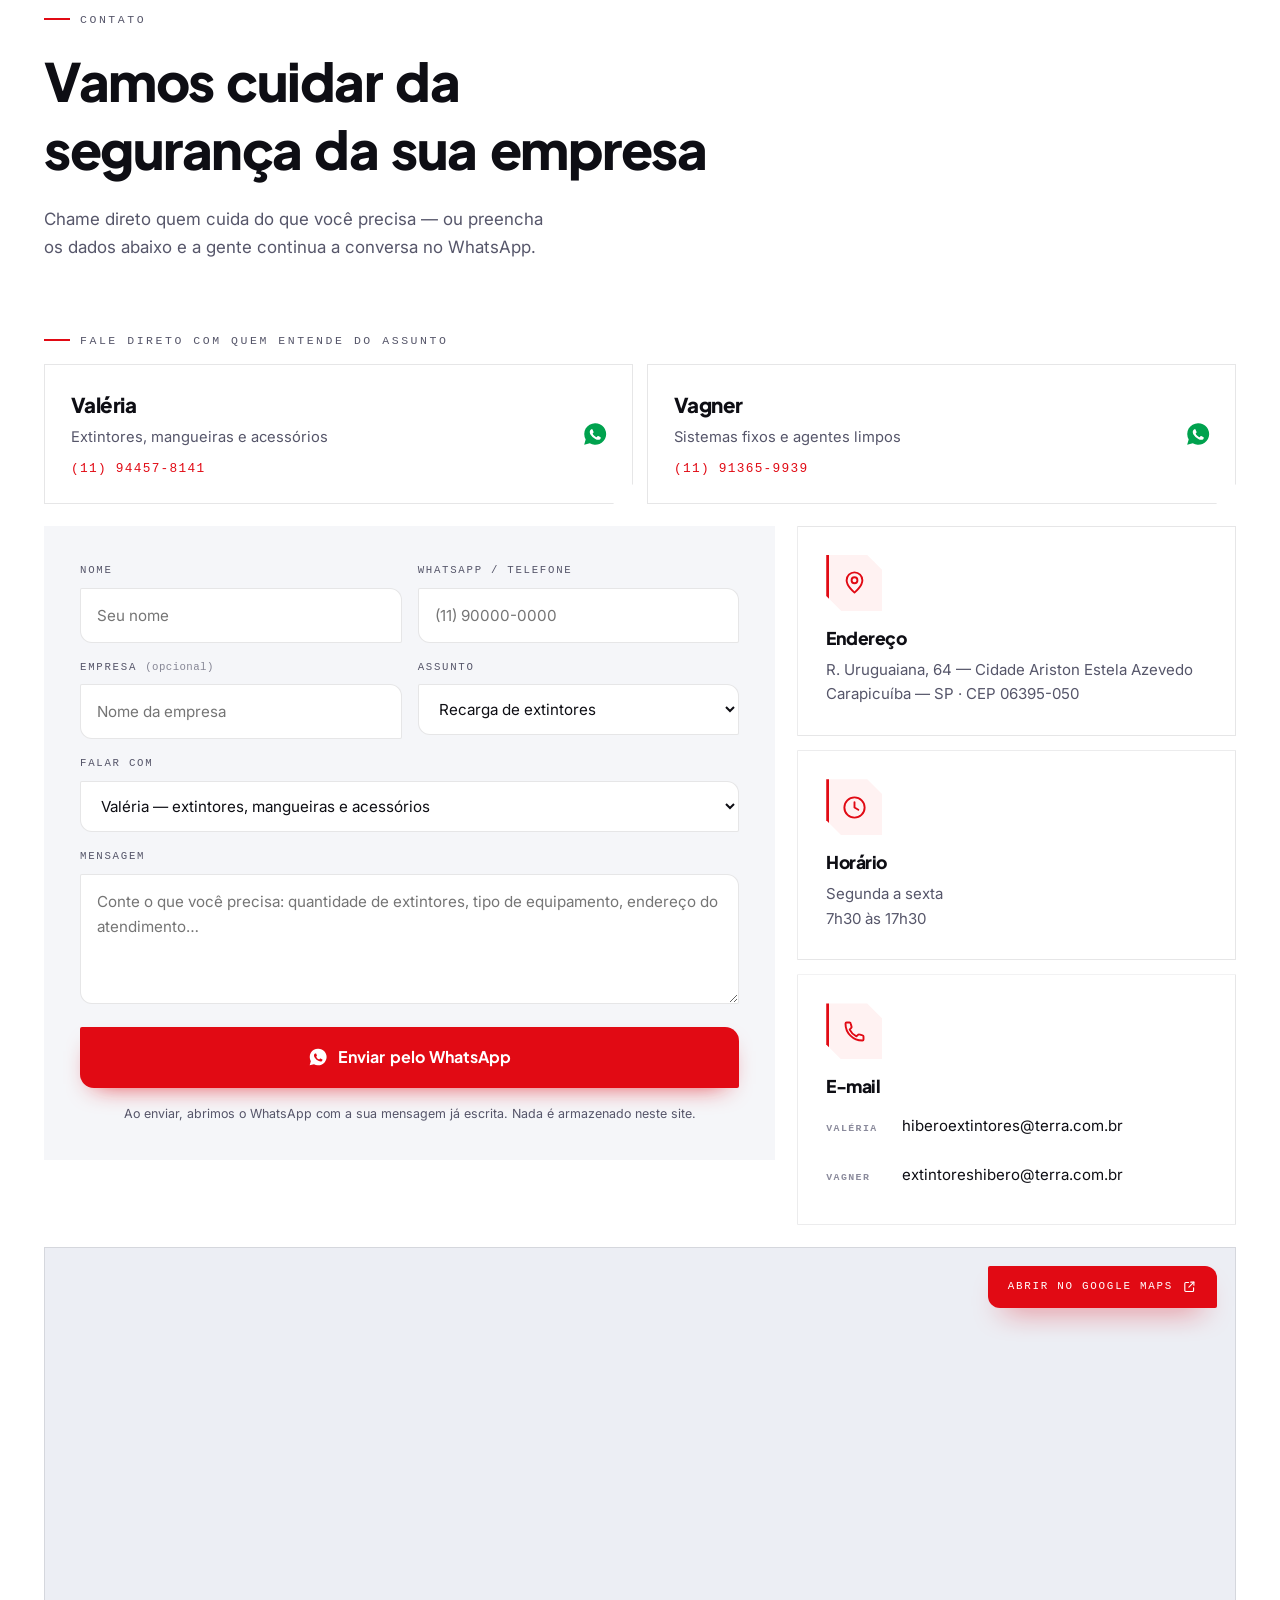
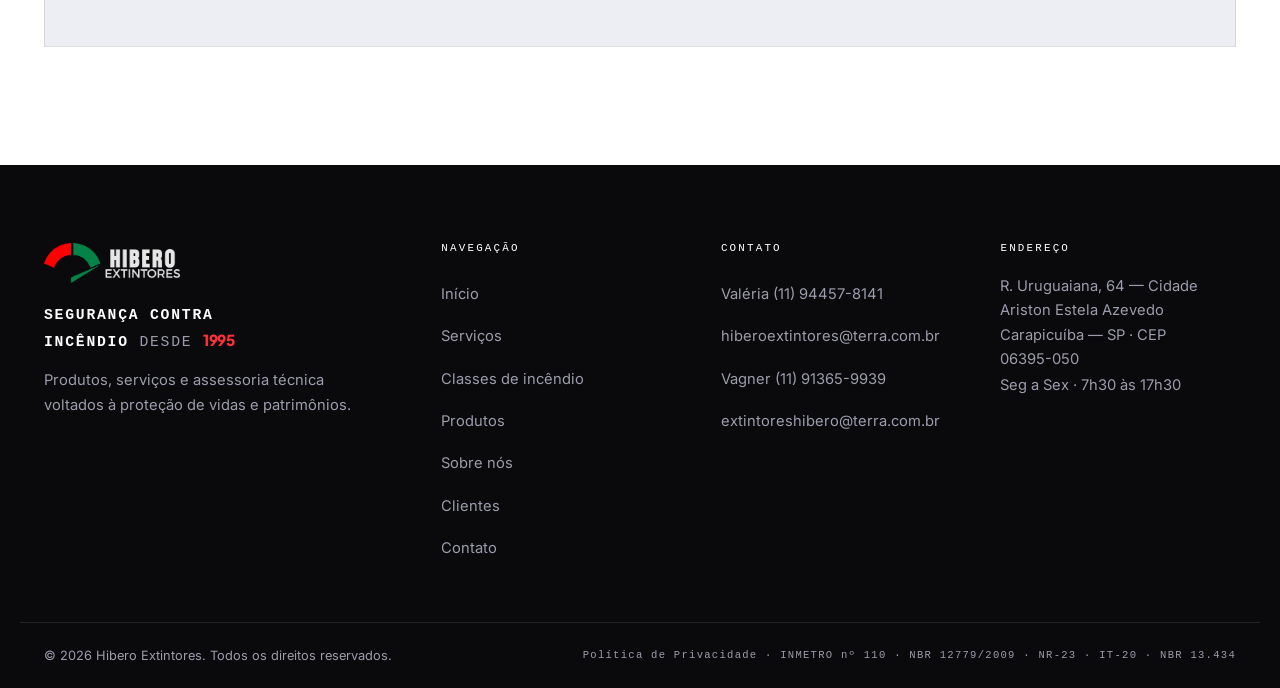
==== commit b54cdeda: "Polish: logos de clientes equilibrados, contadores alinhados, contato sem repeticao Co-Authored-By: " ====
--- a/index.html
+++ b/index.html
@@ -813,7 +813,7 @@
     <header class="sec__head reveal">
       <p class="kicker"><i></i>Contato</p>
       <h2 class="split">Vamos cuidar da segurança da sua empresa</h2>
-      <p class="sec__lead">Preencha os dados abaixo e a gente continua a conversa direto no WhatsApp — ou chame no WhatsApp quem cuida do que você precisa.</p>
+      <p class="sec__lead">Chame direto quem cuida do que você precisa — ou preencha os dados abaixo e a gente continua a conversa no WhatsApp.</p>
     </header>
 
     <div class="direct reveal reveal--up">
@@ -883,11 +883,9 @@
         </div>
         <div class="cinfo__card reveal reveal--r">
           <div class="cinfo__ico ico" aria-hidden="true"><svg viewBox="0 0 24 24"><path d="M4 5c0-.6.4-1 1-1h2.6c.5 0 .9.3 1 .8l.8 3c.1.4 0 .8-.3 1L7.7 10.3a13 13 0 0 0 6 6l1.5-1.4c.3-.3.7-.4 1-.3l3 .8c.5.1.8.5.8 1V19c0 .6-.4 1-1 1A15 15 0 0 1 4 5Z"/></svg></div>
-          <h3>WhatsApp e e-mail</h3>
+          <h3>E-mail</h3>
           <p class="cinfo__fones">
-            <a href="https://wa.me/5511944578141" target="_blank" rel="noopener"><b>Valéria</b> (11) 94457-8141</a>
             <a href="mailto:hiberoextintores@terra.com.br"><b>Valéria</b> hiberoextintores@terra.com.br</a>
-            <a href="https://wa.me/5511913659939" target="_blank" rel="noopener"><b>Vagner</b> (11) 91365-9939</a>
             <a href="mailto:extintoreshibero@terra.com.br"><b>Vagner</b> extintoreshibero@terra.com.br</a>
           </p>
         </div>
--- a/css/style.css
+++ b/css/style.css
@@ -877,7 +877,8 @@
   transition:transform .5s var(--ease), background .4s;
 }
 .stat:hover{ transform:translateY(-6px); background:var(--red-wash); }
-.stat b{ display:block; font-family:var(--disp); font-size:clamp(1.75rem,3.4vw,2.5rem); font-weight:800; letter-spacing:-.035em; line-height:1; }
+/* nowrap: sem ele o "+ 8.000" quebrava em duas linhas e desalinhava os três */
+.stat b{ display:block; white-space:nowrap; font-family:var(--disp); font-size:clamp(1.6rem,3.1vw,2.4rem); font-weight:800; letter-spacing:-.035em; line-height:1; }
 .stat span{ display:block; margin-top:9px; font-family:var(--mono); font-size:.67rem; letter-spacing:.14em; text-transform:uppercase; color:var(--tx-2); }
 
 .mvv{ display:grid; gap:14px; }
@@ -919,7 +920,7 @@
 
 .clients__grid{ display:grid; grid-template-columns:repeat(3,1fr); gap:18px; perspective:1400px; }
 .cli{
-  position:relative; margin:0; padding:34px 24px 22px; min-height:180px; overflow:hidden;
+  position:relative; margin:0; padding:32px 24px 22px; min-height:206px; overflow:hidden;
   display:flex; flex-direction:column; align-items:center; justify-content:center; gap:18px;
   background:linear-gradient(165deg,#fff,#EEF0F5);
   clip-path:polygon(0 0, 100% 0, 100% calc(100% - 24px), calc(100% - 24px) 100%, 0 100%);
@@ -940,7 +941,10 @@
   animation-delay:calc(var(--ci,0) * .7s);
 }
 @keyframes cliShine{ 0%{ transform:translateX(-130%); } 45%,100%{ transform:translateX(130%); } }
-.cli img{ max-height:74px; width:auto; transition:transform .5s var(--ease); }
+/* Exército e Marinha são logos VERTICAIS: presos só pela altura, ficavam
+   minúsculos ao lado dos horizontais (CPTM, Gerdau). Soltar a altura e
+   limitar pela largura iguala a presença óptica dos seis. */
+.cli img{ max-height:100px; max-width:86%; width:auto; object-fit:contain; transition:transform .5s var(--ease); }
 .cli figcaption{
   font-family:var(--mono); font-size:.62rem; letter-spacing:.16em; text-transform:uppercase;
   color:var(--tx-3); text-align:center;
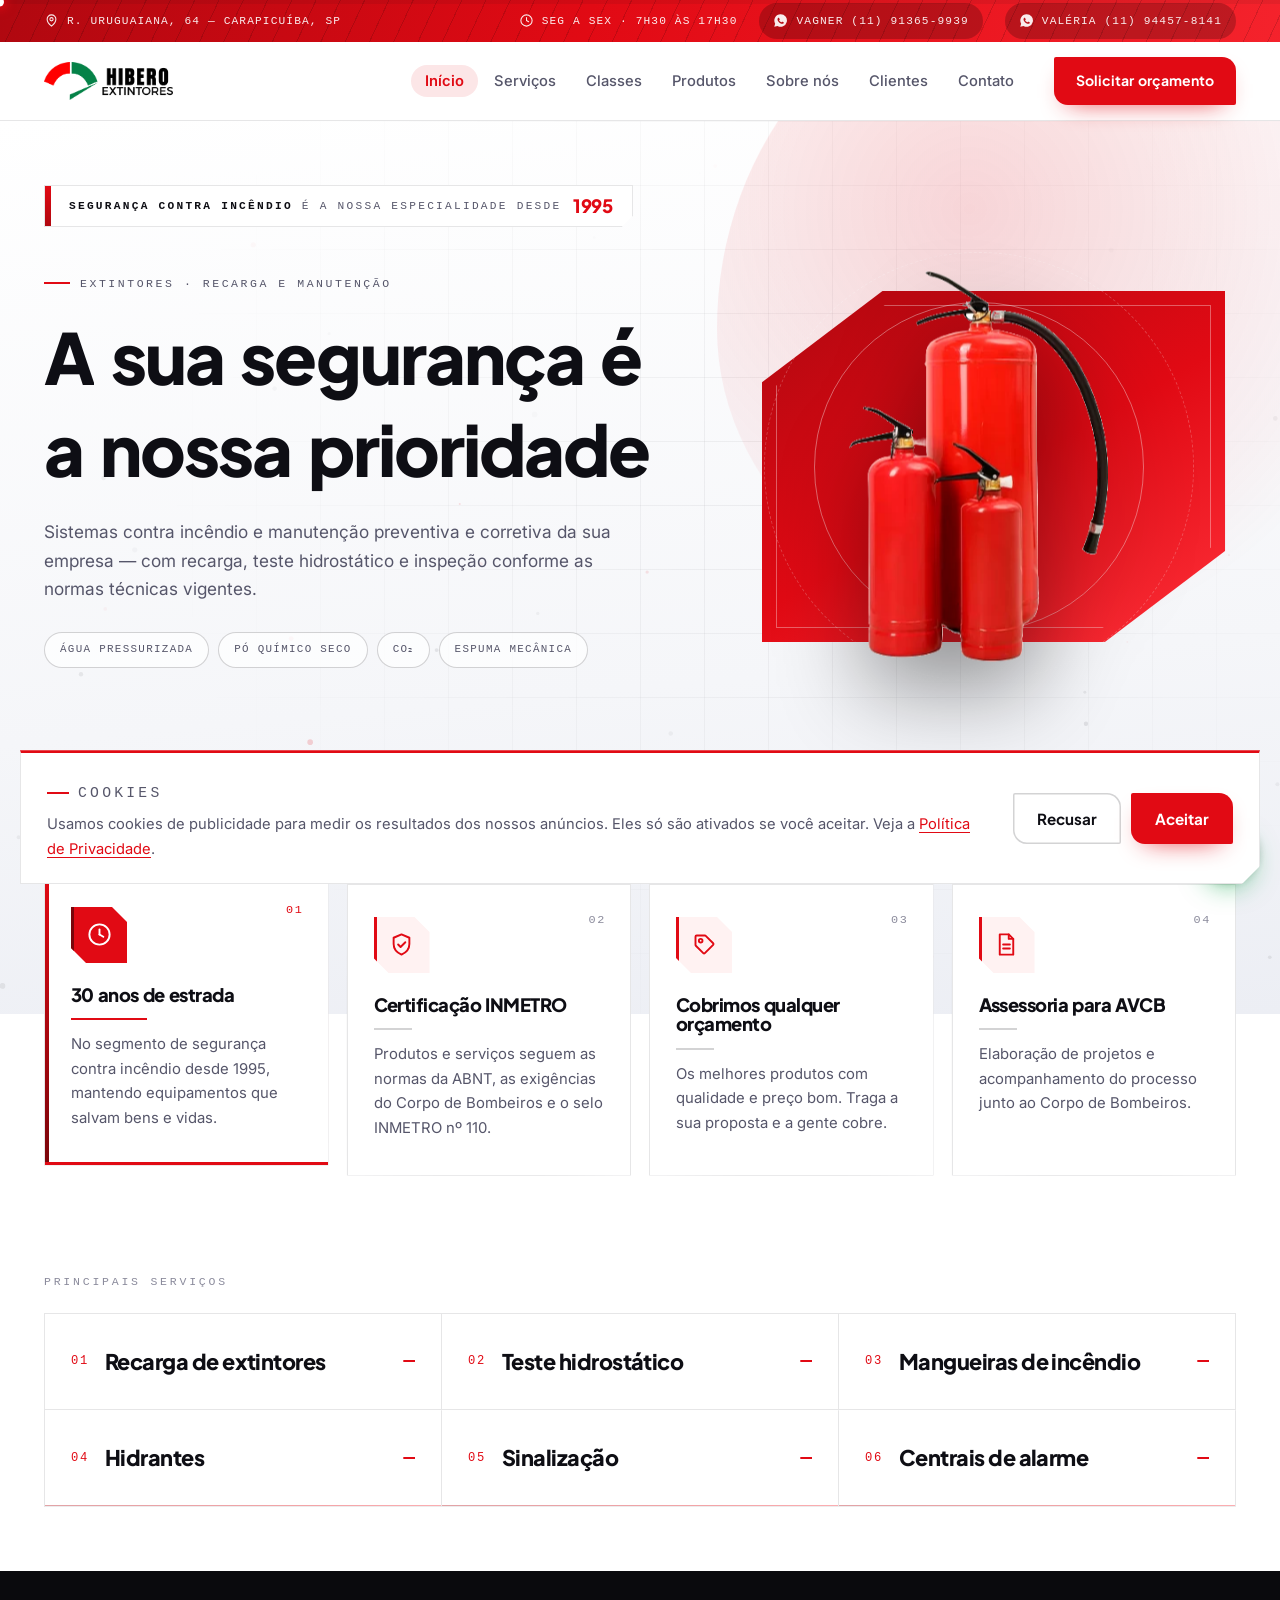
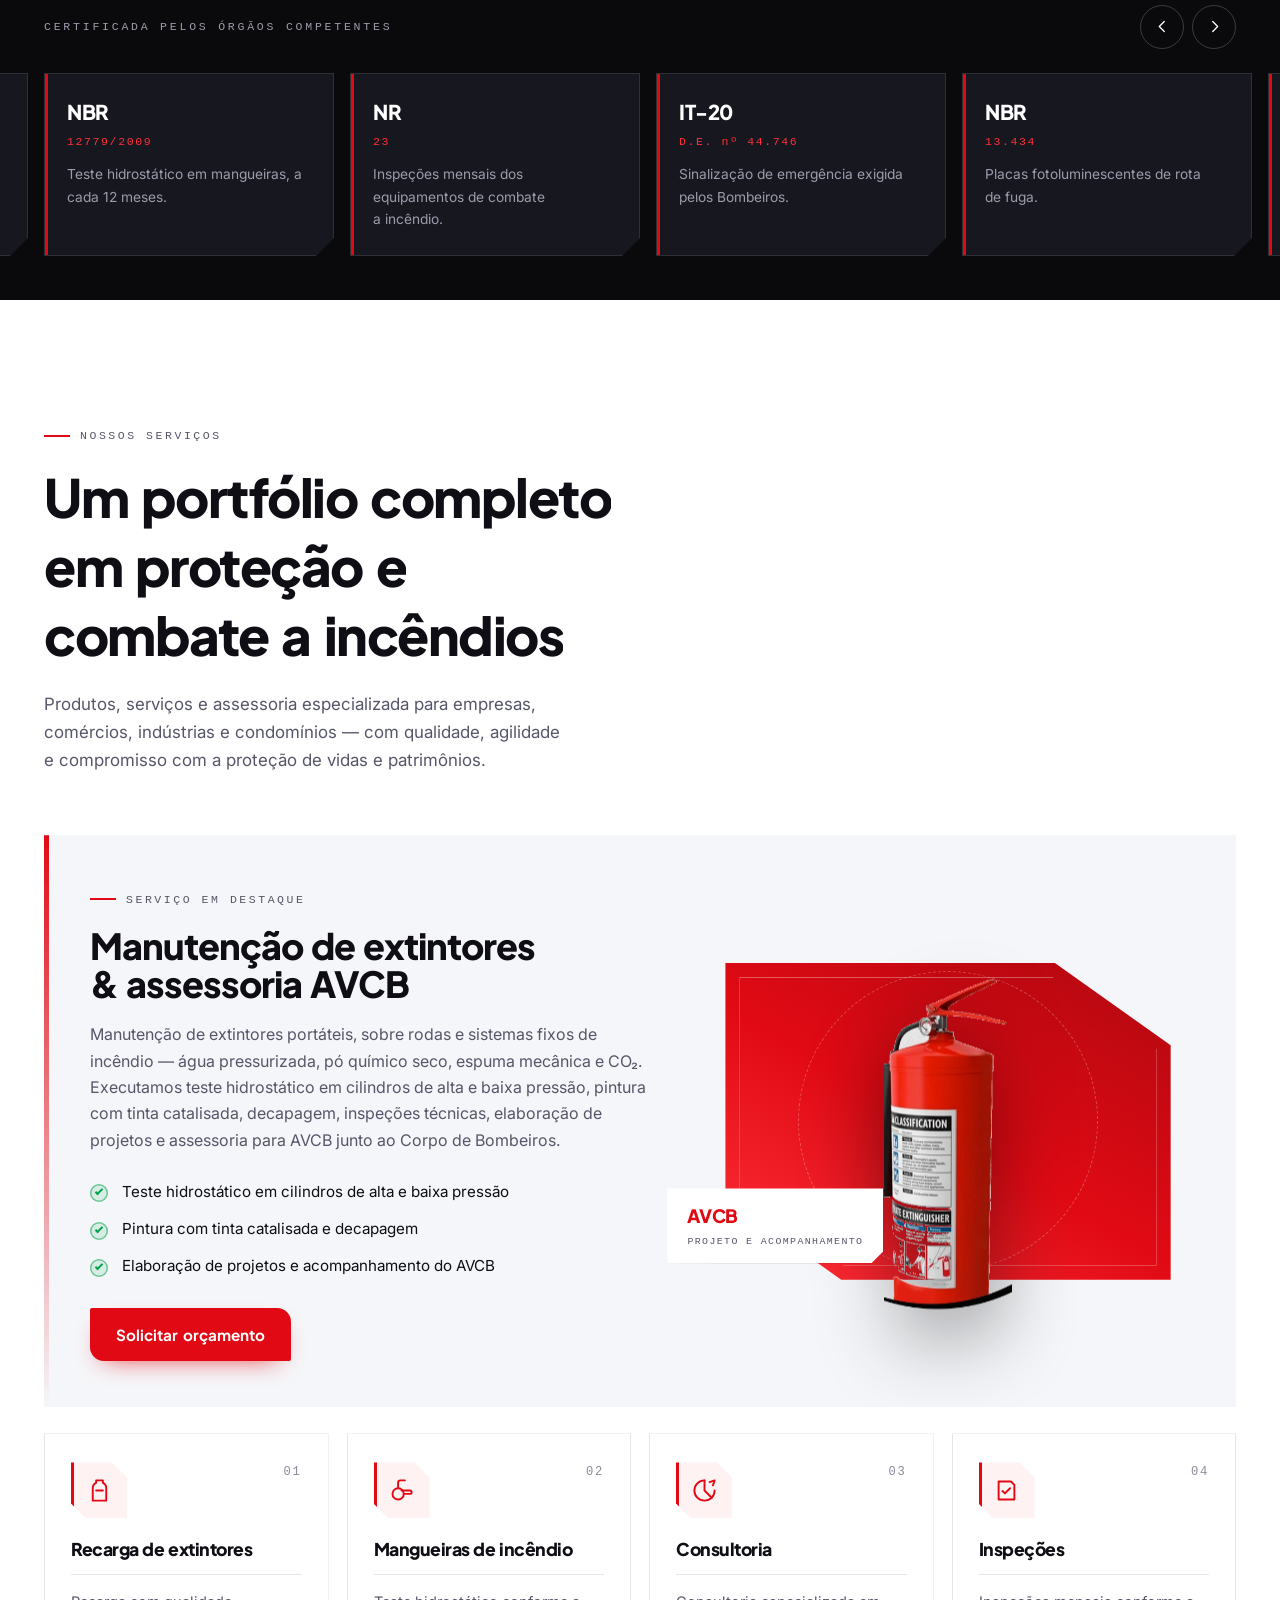
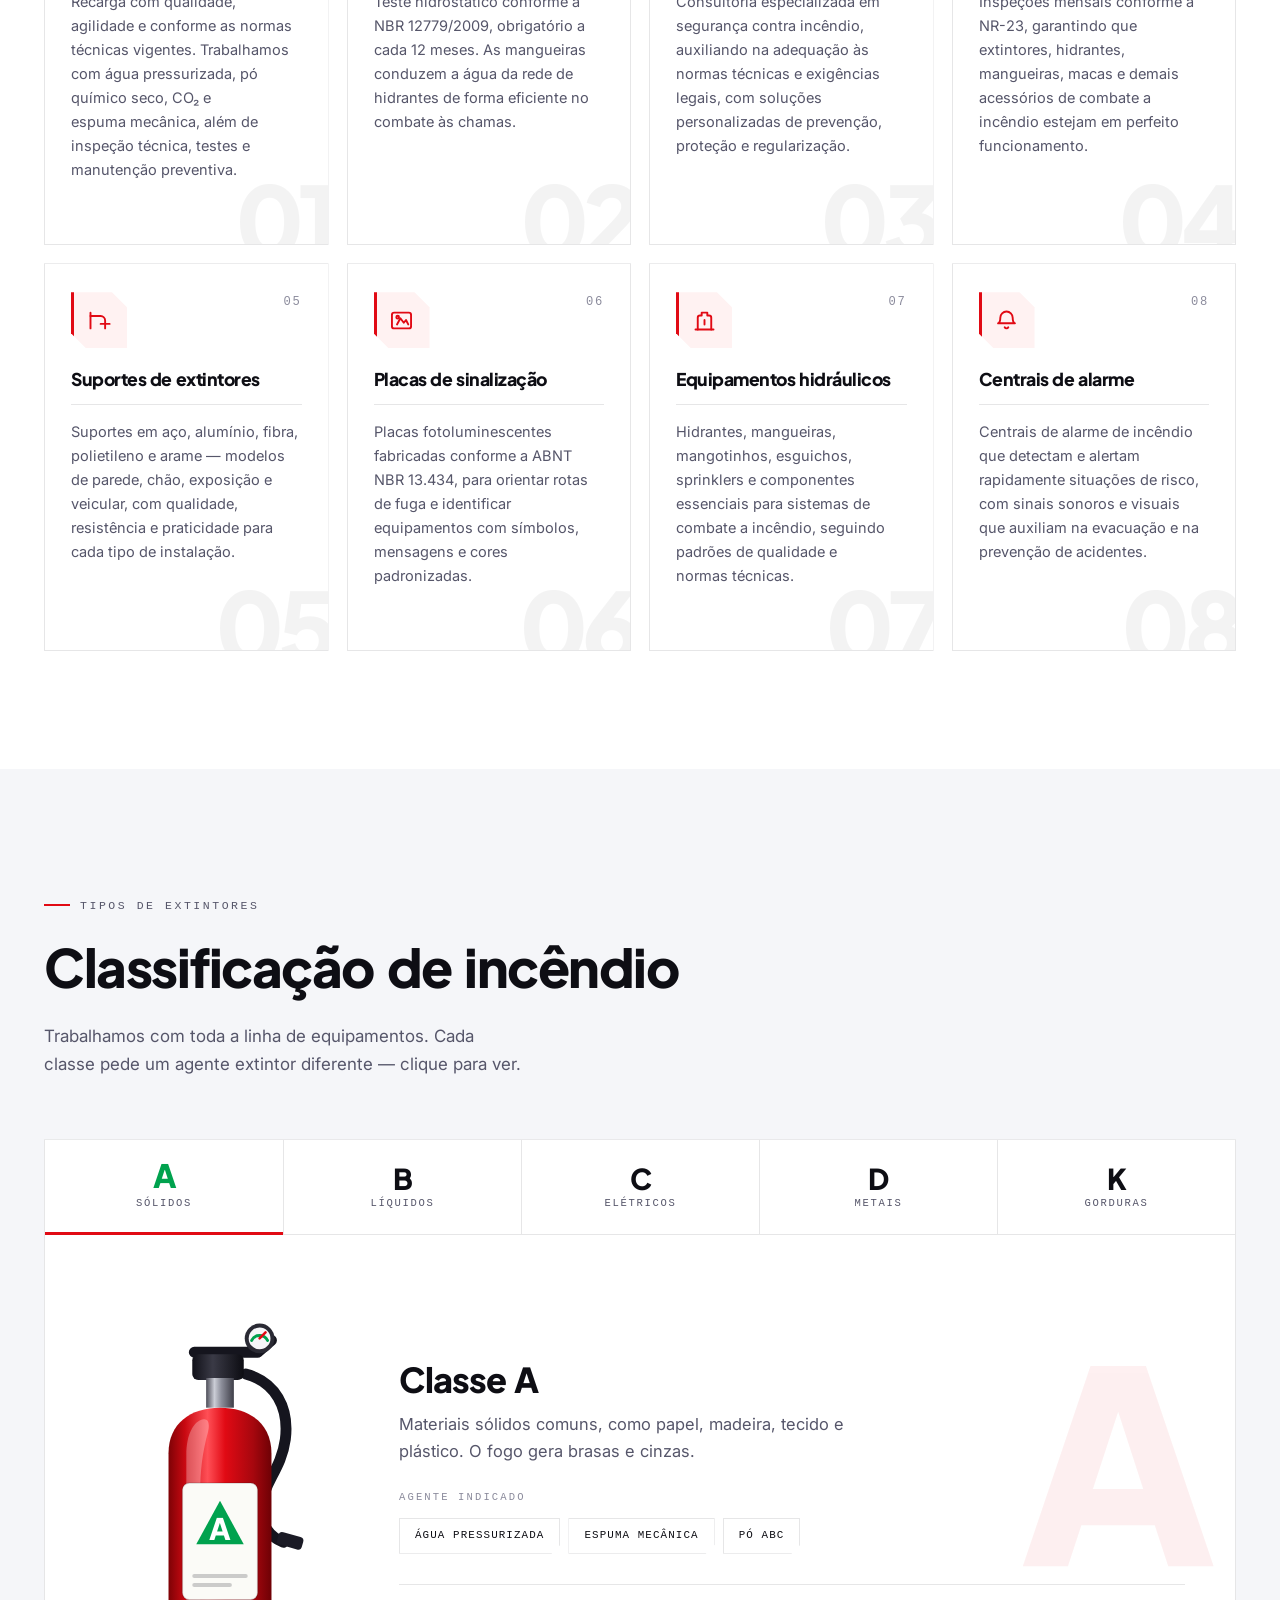
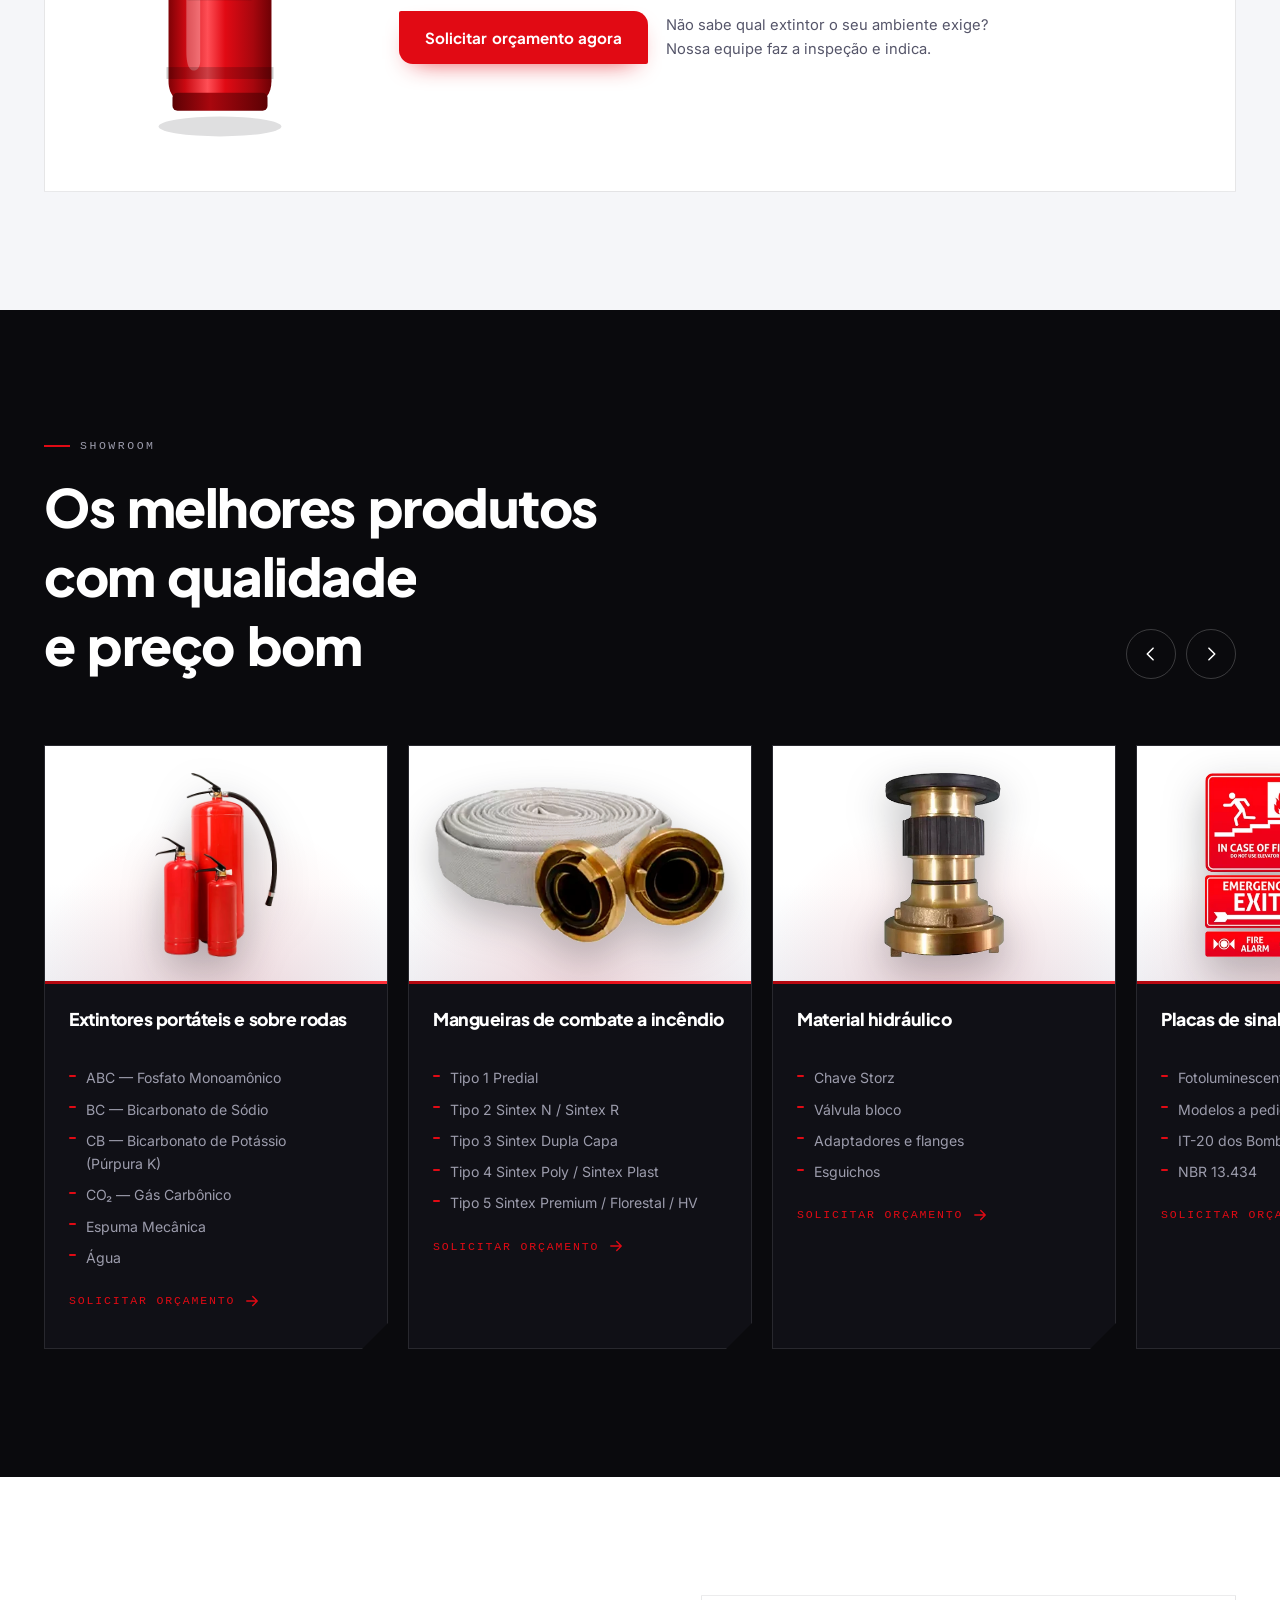
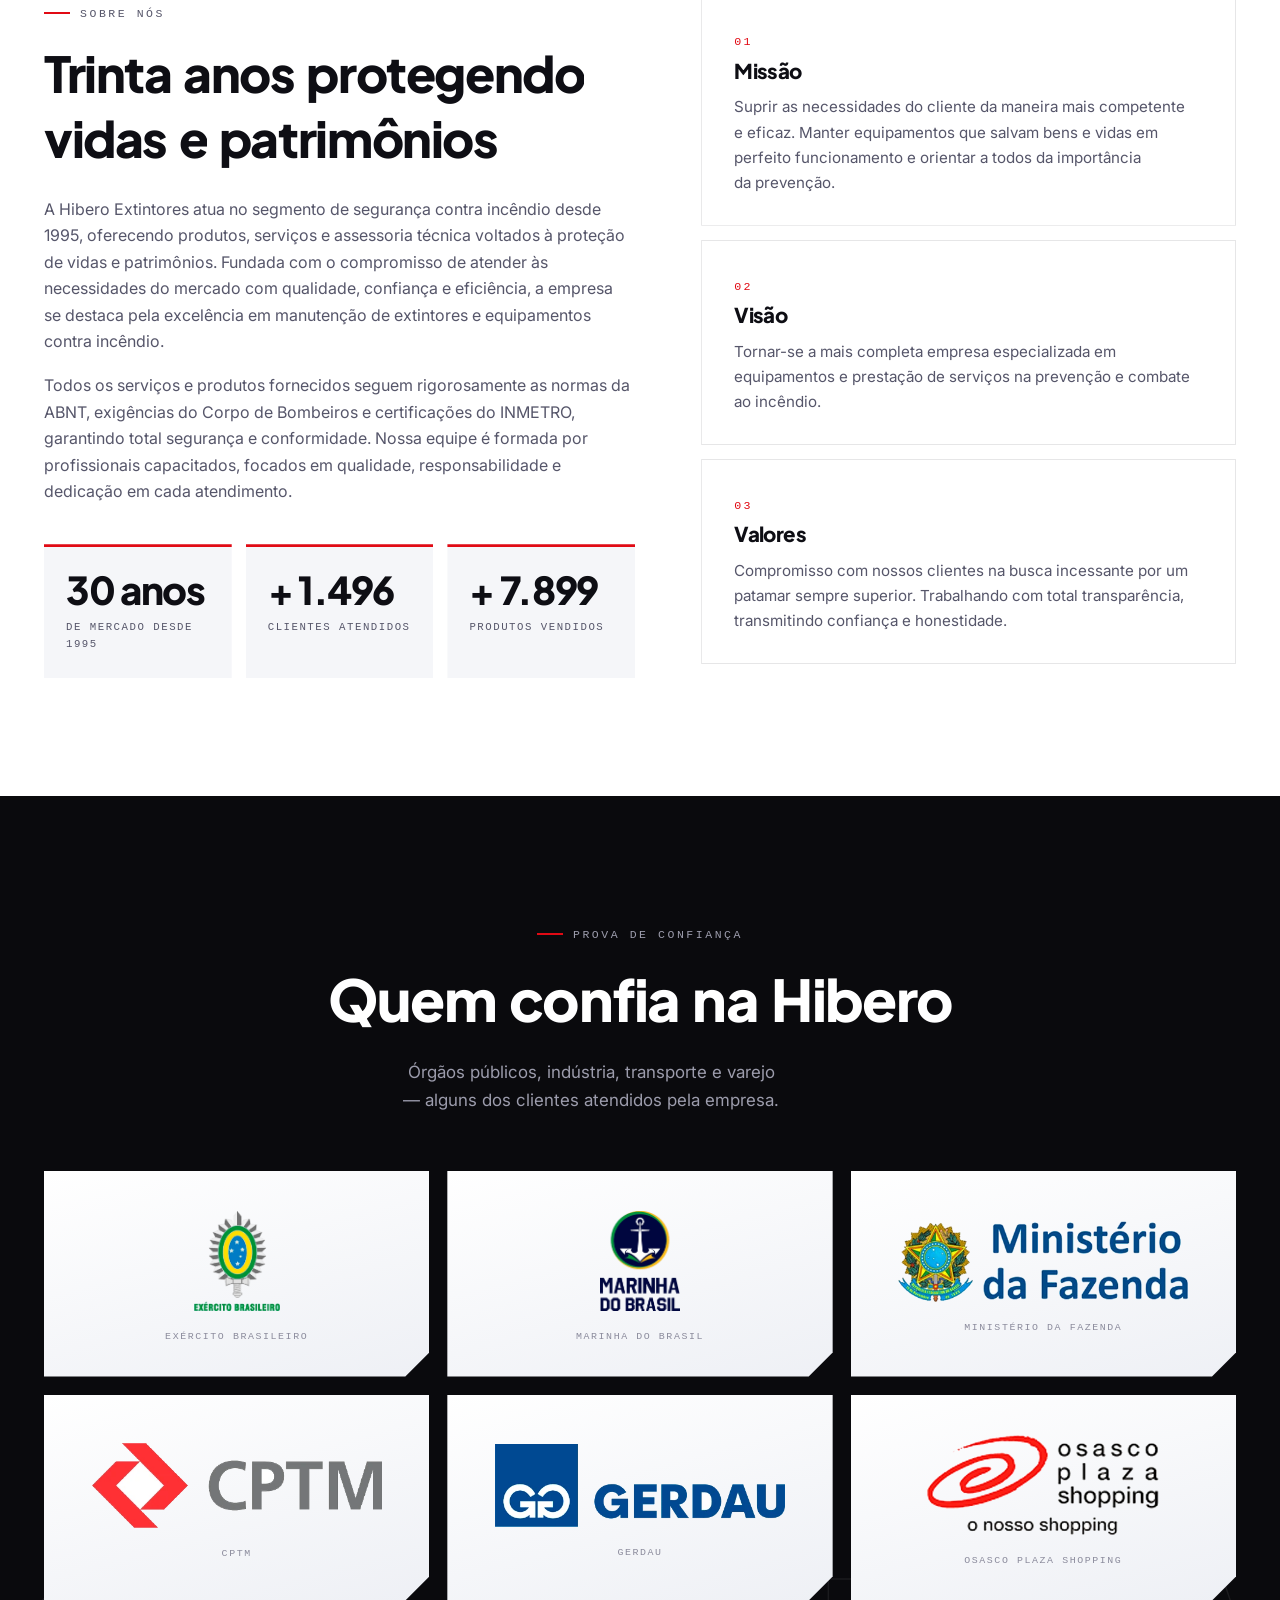
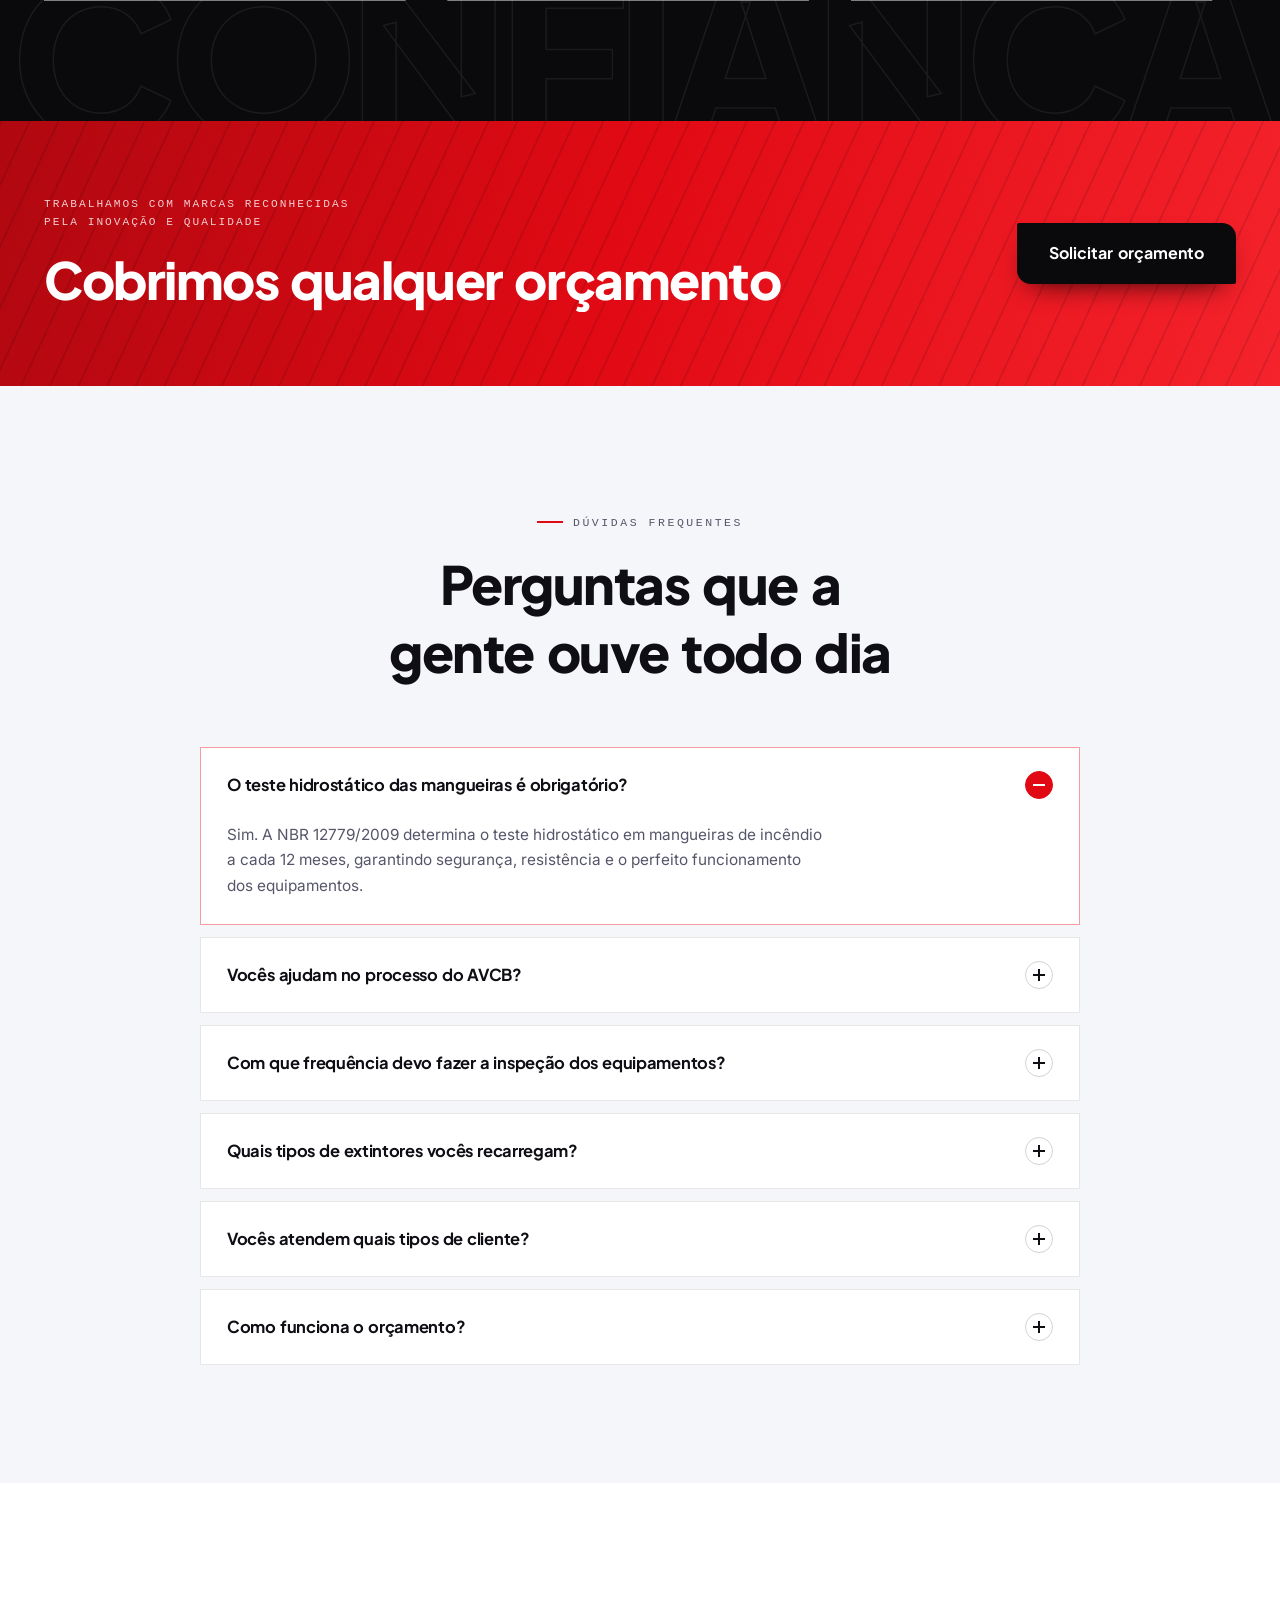
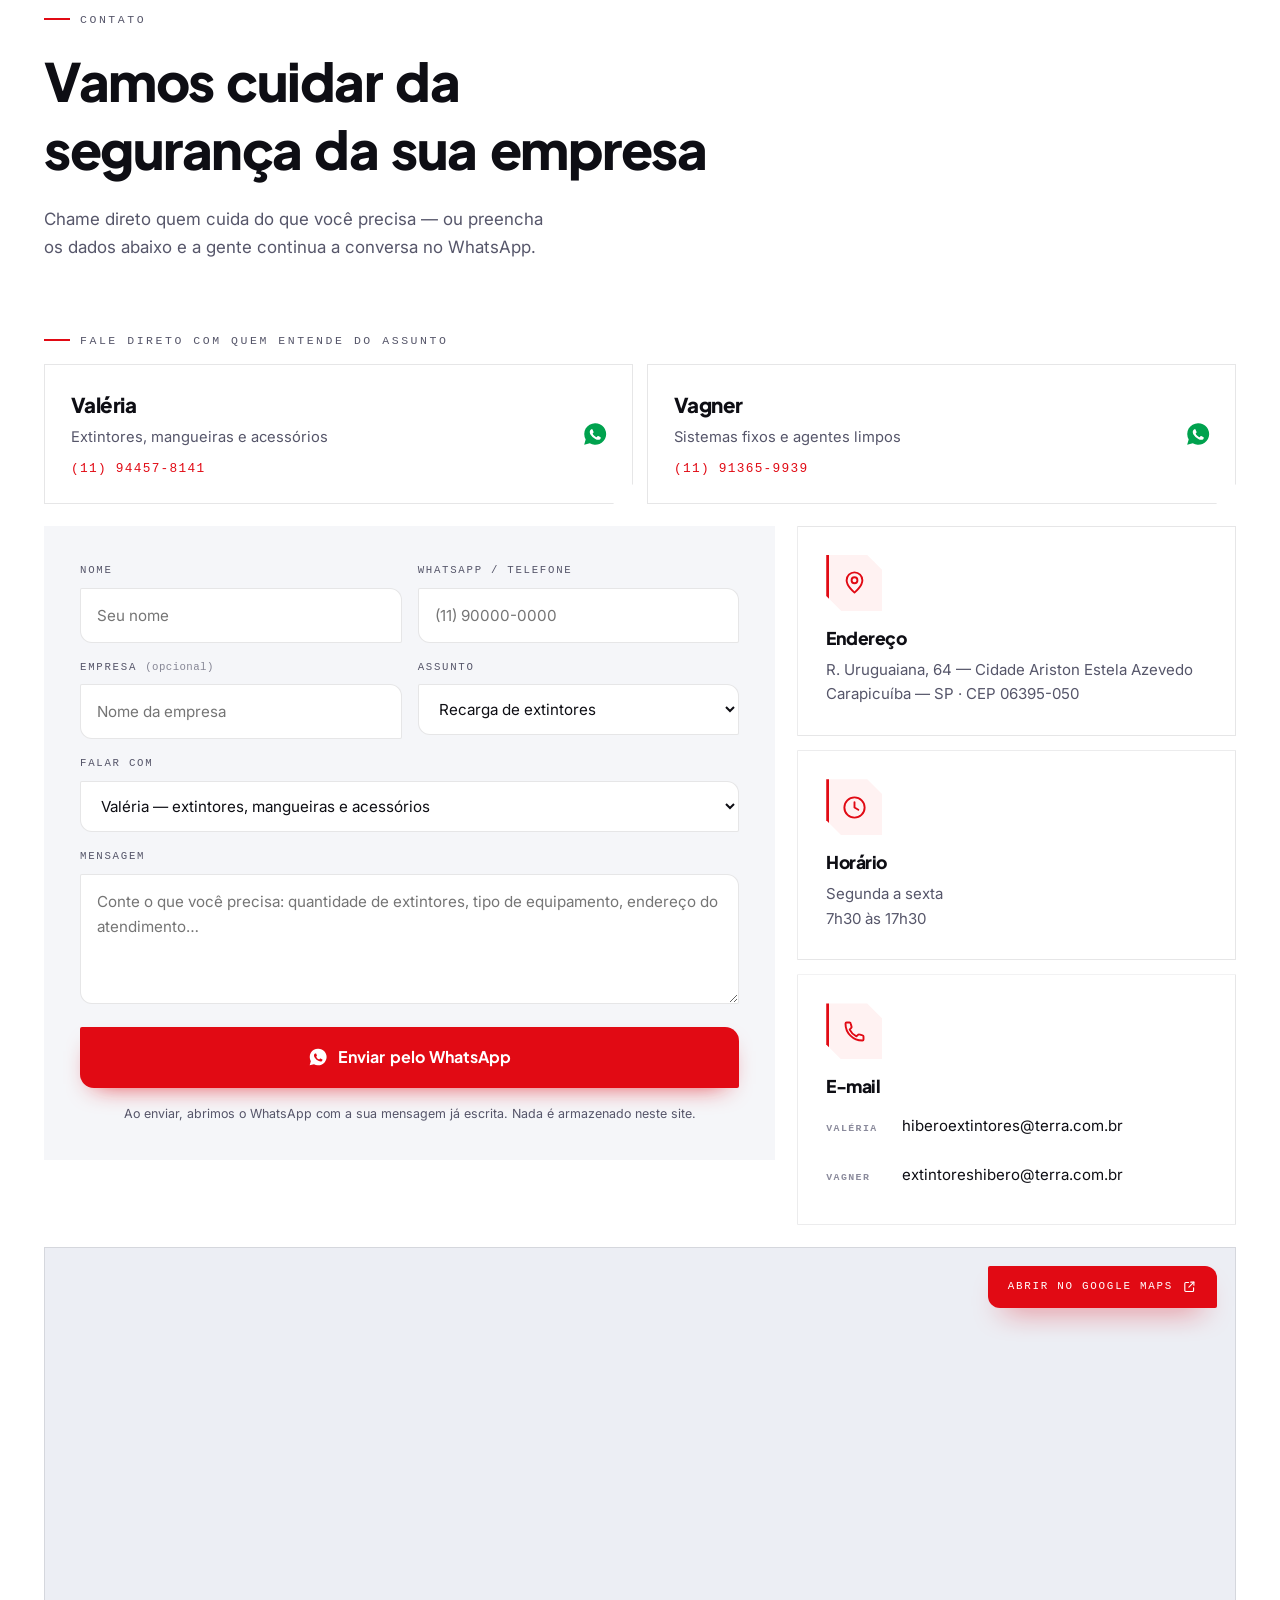
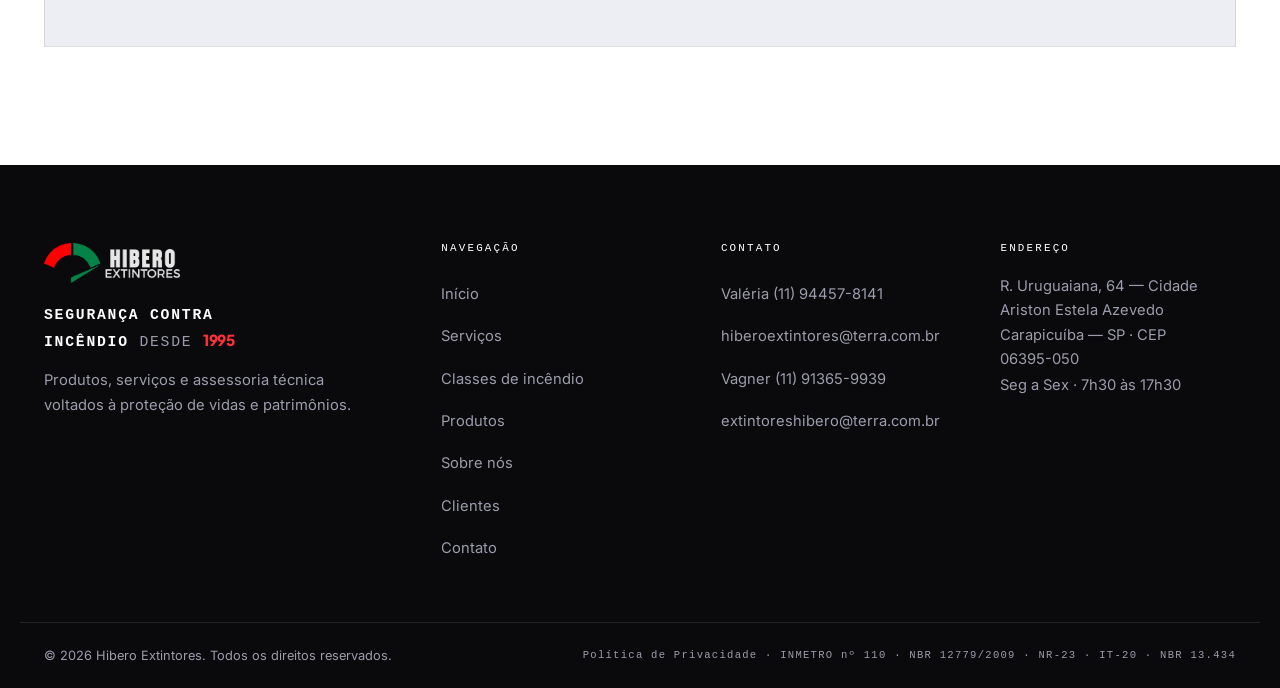
==== commit ebfd06b8: "SEO: um h1 por pagina (o hero tinha tres) Co-Authored-By: Claude Opus 5 <noreply@anthropic.com>" ====
--- a/index.html
+++ b/index.html
@@ -205,7 +205,7 @@
       <article class="slide" data-slide="1">
         <div class="slide__text">
           <p class="kicker"><i></i>Hidrantes e mangueiras</p>
-          <h1 class="split">Sua rede de hidrantes em conformidade</h1>
+          <h2 class="split">Sua rede de hidrantes em conformidade</h2>
           <p class="slide__lead">Teste hidrostático em mangueiras de incêndio conforme a NBR 12779/2009, obrigatório a cada 12 meses — garantindo resistência e perfeito funcionamento dos equipamentos.</p>
           <ul class="slide__chips">
             <li>NBR 12779/2009</li><li>Mangotinhos</li><li>Esguichos</li><li>Chave Storz</li>
@@ -222,7 +222,7 @@
       <article class="slide" data-slide="2">
         <div class="slide__text">
           <p class="kicker"><i></i>Sinalização e alarmes</p>
-          <h1 class="split">Rotas de fuga sinalizadas e monitoradas</h1>
+          <h2 class="split">Rotas de fuga sinalizadas e monitoradas</h2>
           <p class="slide__lead">Placas fotoluminescentes conforme a IT-20 dos Bombeiros e a NBR 13.434, centrais de alarme com sinal sonoro e visual e acionadores manuais.</p>
           <ul class="slide__chips">
             <li>IT-20 · D.E. nº 44.746</li><li>NBR 13.434</li><li>Centrais de alarme</li><li>Botoeiras</li>
--- a/css/style.css
+++ b/css/style.css
@@ -384,7 +384,10 @@
 }
 .slide.is-active{ opacity:1; visibility:visible; pointer-events:auto; position:relative; }
 
-.slide__text h1{ font-size:clamp(2.5rem,5.8vw,4.4rem); max-width:15ch; }
+/* só o 1º slide é h1: três h1 numa página (um por slide) confunde o
+   buscador sobre qual é a proposta principal. Os outros dois viram h2 com
+   o mesmo peso visual. */
+.slide__text h1,.slide__text h2{ font-size:clamp(2.5rem,5.8vw,4.4rem); max-width:15ch; }
 .slide__lead{ margin-top:24px; max-width:52ch; color:var(--tx-2); font-size:1.08rem; }
 .slide__chips{ display:flex; flex-wrap:wrap; gap:9px; margin-top:28px; }
 .slide__chips li{
